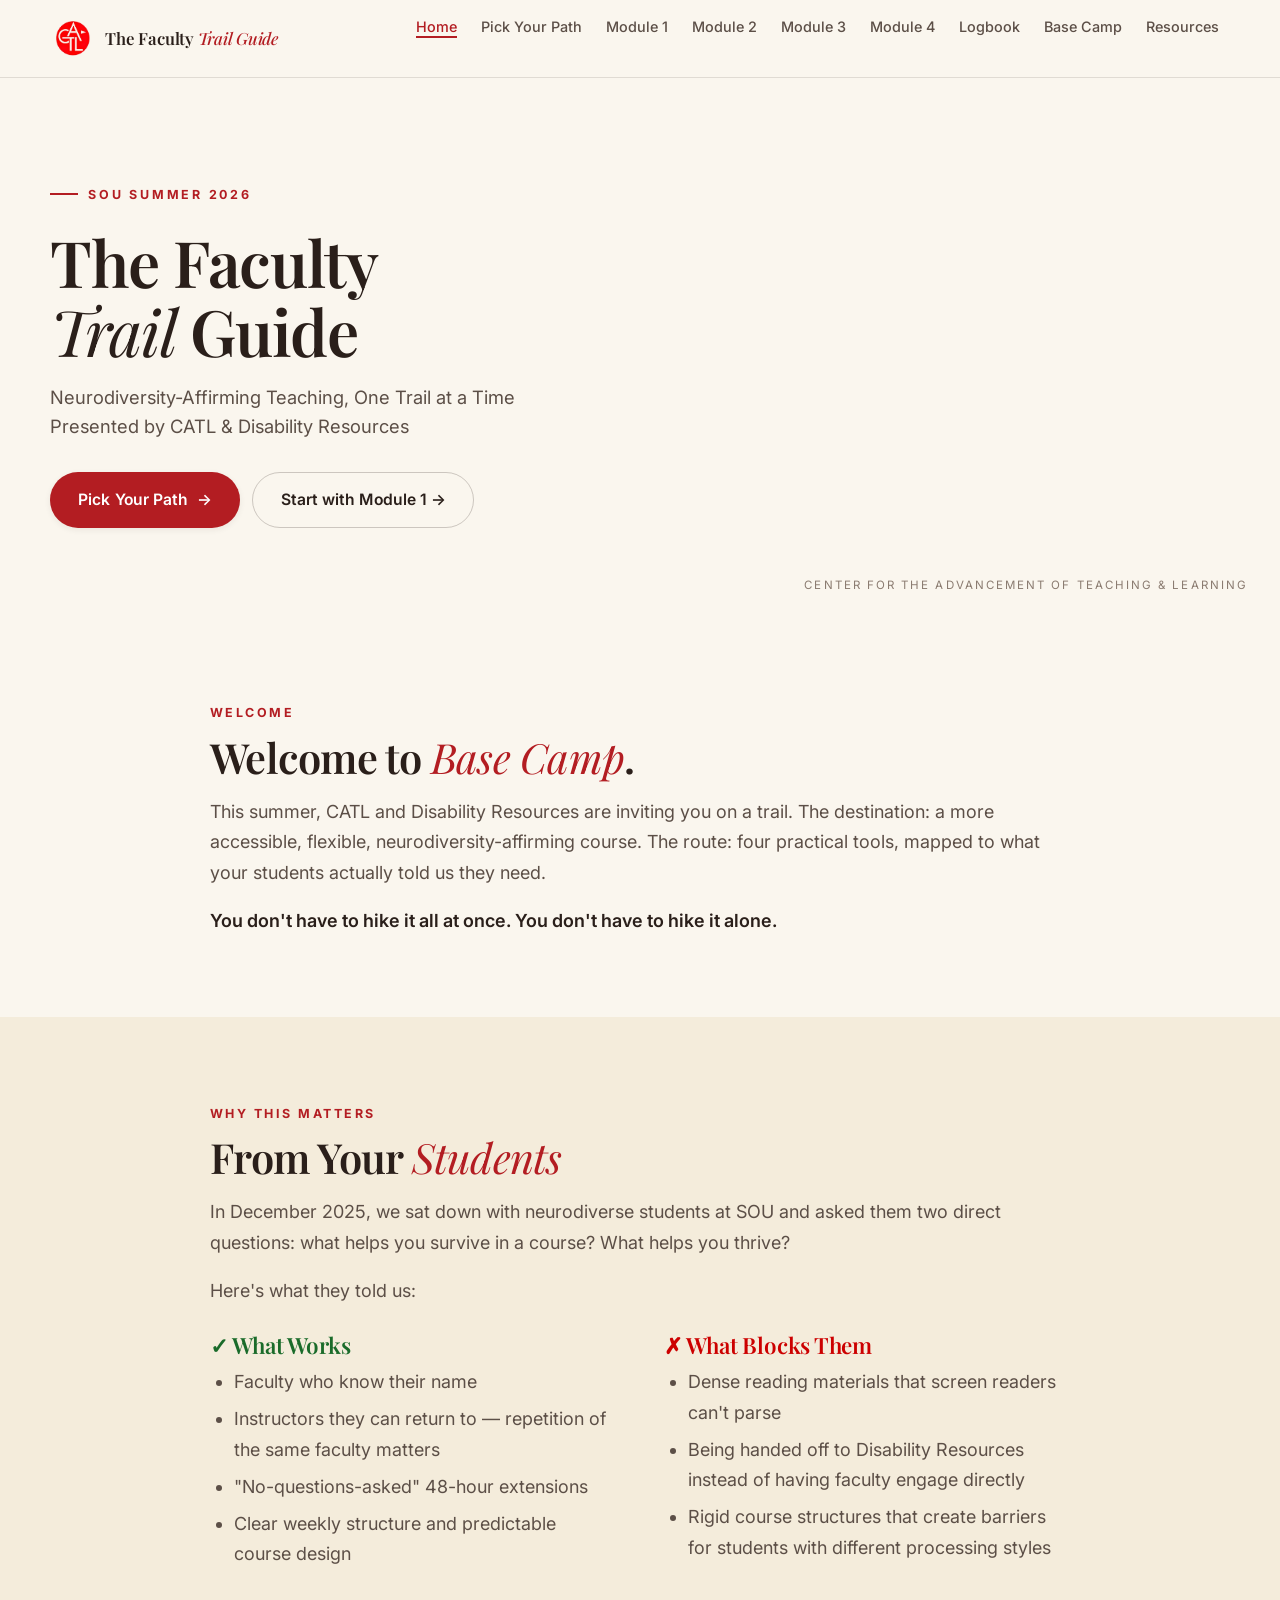
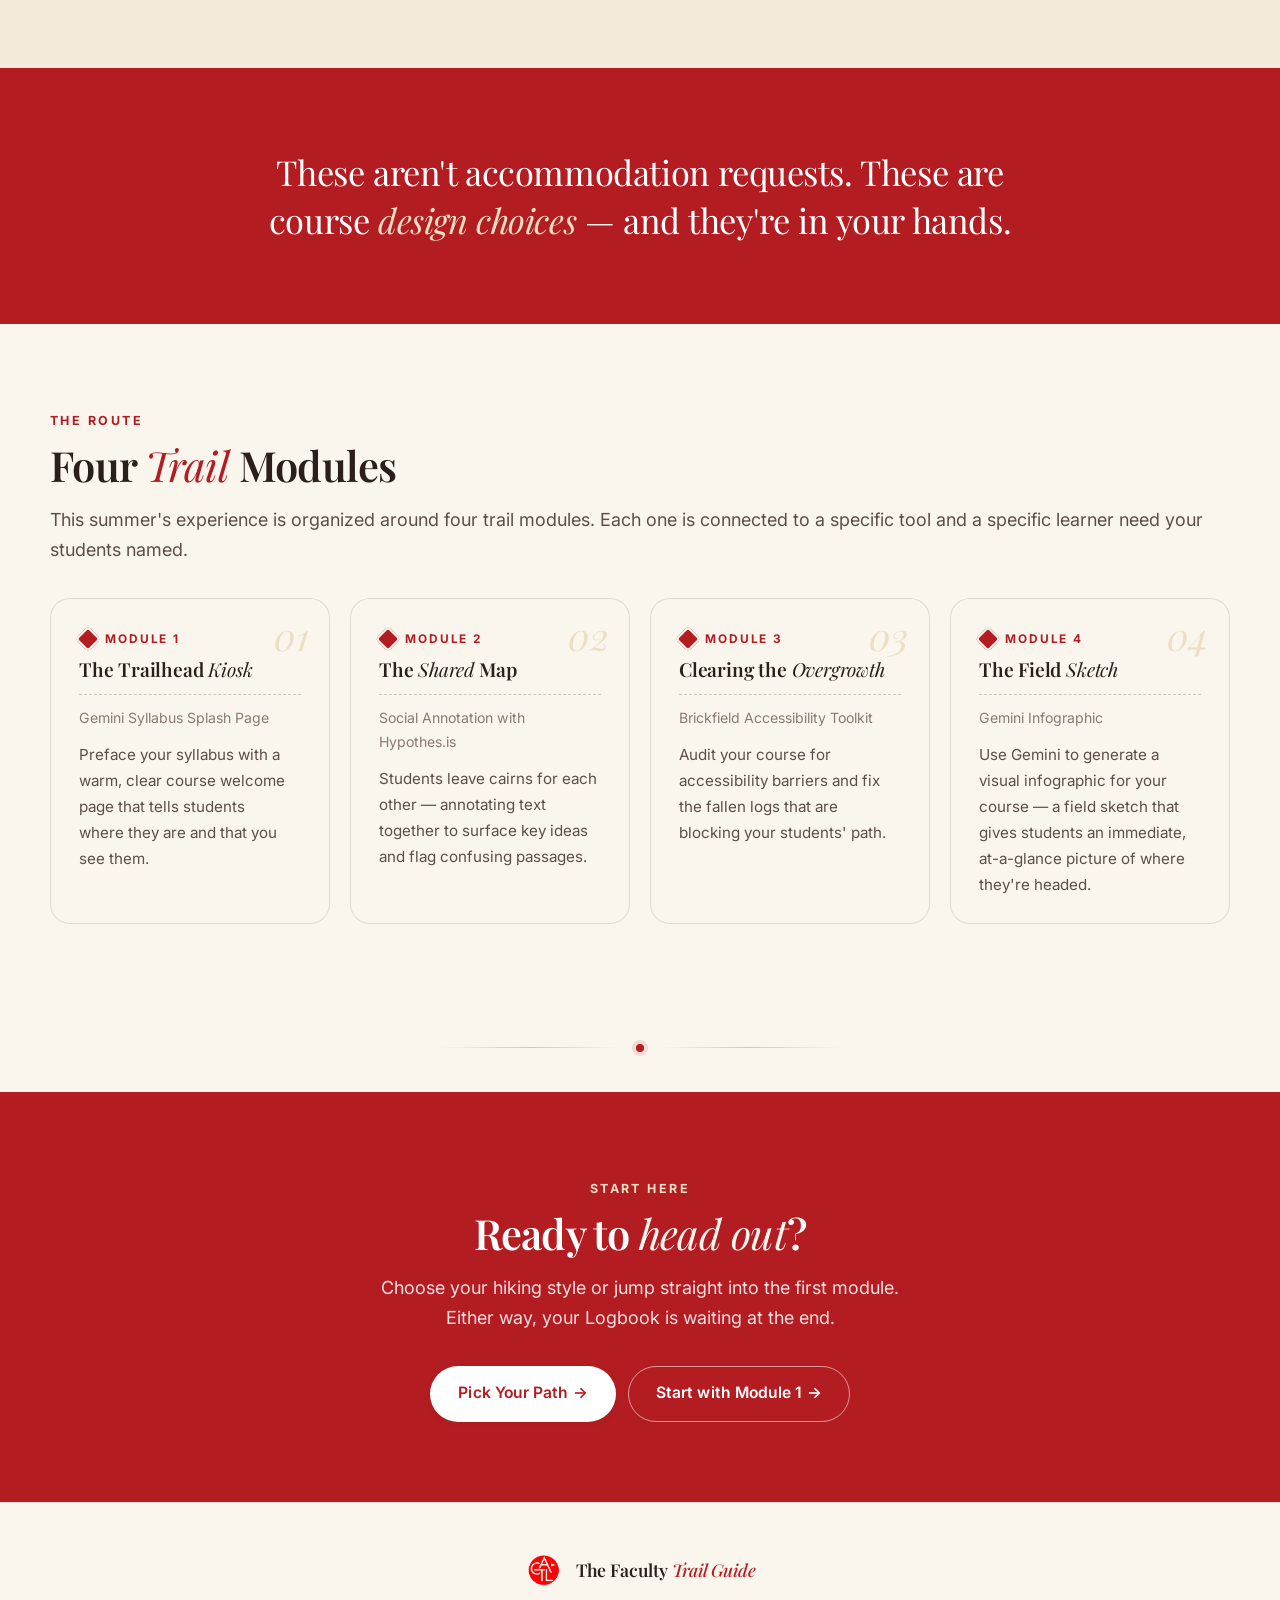
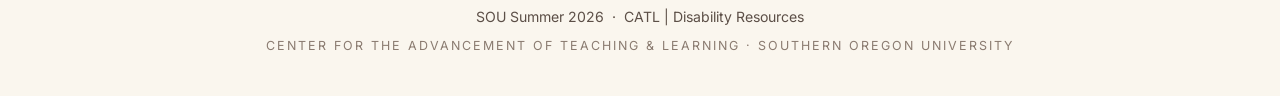
==== index.html @ 7e9eaabf "Add files via upload" ====
<!DOCTYPE html>
<html lang="en">
<head>
  <meta charset="UTF-8">
  <meta name="viewport" content="width=device-width, initial-scale=1.0">
  <title>The Faculty Trail Guide — SOU Summer 2026</title>
  <link rel="stylesheet" href="_shared.css">
  <link rel="icon" type="image/png" href="assets/catl-mark.png">
</head>
<body>

<nav>
  <div class="nav-inner">
    <a class="nav-brand" href="index.html">
      <img src="assets/catl-mark.png" alt="CATL">
      <span>The Faculty <em>Trail Guide</em></span>
    </a>
    <ul class="nav-links">
      <li><a href="index.html" class="active">Home</a></li>
      <li><a href="path.html">Pick Your Path</a></li>
      <li><a href="module1.html">Module 1</a></li>
      <li><a href="module2.html">Module 2</a></li>
      <li><a href="module3.html">Module 3</a></li>
      <li><a href="module4.html">Module 4</a></li>
      <li><a href="logbook.html">Logbook</a></li>
      <li><a href="basecamp.html">Base Camp</a></li>
      <li><a href="resources.html">Resources</a></li>
    </ul>
  </div>
</nav>

<!-- HERO -->
<header class="hero hero-paper">
  <div class="hero-inner">
    <div class="hero-copy">
      <span class="hero-eyebrow">SOU Summer 2026</span>
      <h1>The Faculty <em>Trail</em> Guide</h1>
      <p class="subtitle">Neurodiversity-Affirming Teaching, One Trail at a Time<br>Presented by CATL &amp; Disability Resources</p>
      <div class="hero-btns">
        <a href="path.html" class="btn btn-red">Pick Your Path <span class="arrow">→</span></a>
        <a href="module1.html" class="btn btn-ghost">Start with Module 1 →</a>
      </div>
    </div>
  </div>
  <div class="hero-stamp">Center for the Advancement of Teaching &amp; Learning</div>
</header>

<!-- WELCOME -->
<div class="section section-paper">
  <div class="section-inner">
    <p class="label">Welcome</p>
    <h2>Welcome to <em>Base Camp</em>.</h2>
    <p>This summer, CATL and Disability Resources are inviting you on a trail. The destination: a more accessible, flexible, neurodiversity-affirming course. The route: four practical tools, mapped to what your students actually told us they need.</p>
    <p><strong>You don't have to hike it all at once. You don't have to hike it alone.</strong></p>
  </div>
</div>

<!-- WHY THIS MATTERS -->
<div class="section section-paper-2">
  <div class="section-inner">
    <p class="label">Why This Matters</p>
    <h2>From Your <em>Students</em></h2>
    <p>In December 2025, we sat down with neurodiverse students at SOU and asked them two direct questions: what helps you survive in a course? What helps you thrive?</p>
    <p>Here's what they told us:</p>
    <div class="two-col" style="margin-top:1.5rem;">
      <div>
        <h3 style="color:#1a6b2a; margin-top:0;">✓ What Works</h3>
        <ul>
          <li>Faculty who know their name</li>
          <li>Instructors they can return to — repetition of the same faculty matters</li>
          <li>"No-questions-asked" 48-hour extensions</li>
          <li>Clear weekly structure and predictable course design</li>
        </ul>
      </div>
      <div>
        <h3 style="color:#cc0000; margin-top:0;">✗ What Blocks Them</h3>
        <ul>
          <li>Dense reading materials that screen readers can't parse</li>
          <li>Being handed off to Disability Resources instead of having faculty engage directly</li>
          <li>Rigid course structures that create barriers for students with different processing styles</li>
        </ul>
      </div>
    </div>
  </div>
</div>

<!-- MANIFESTO -->
<div class="section section-red">
  <div class="section-inner" style="text-align:center;">
    <p class="manifesto">These aren't accommodation requests. These are course <em>design choices</em> — and they're in your hands.</p>
  </div>
</div>

<!-- FOUR MODULES -->
<div class="section section-paper">
  <div class="section-inner wide">
    <p class="label">The Route</p>
    <h2>Four <em>Trail</em> Modules</h2>
    <p>This summer's experience is organized around four trail modules. Each one is connected to a specific tool and a specific learner need your students named.</p>
    <div class="card-grid">
      <a href="module1.html" class="card" data-blaze="01">
        <div class="card-num">Module 1</div>
        <h3>The Trailhead <em>Kiosk</em></h3>
        <div class="card-tool">Gemini Syllabus Splash Page</div>
        <p style="margin-top:0.75rem; font-size:0.95rem;">Preface your syllabus with a warm, clear course welcome page that tells students where they are and that you see them.</p>
      </a>
      <a href="module2.html" class="card" data-blaze="02">
        <div class="card-num">Module 2</div>
        <h3>The <em>Shared</em> Map</h3>
        <div class="card-tool">Social Annotation with Hypothes.is</div>
        <p style="margin-top:0.75rem; font-size:0.95rem;">Students leave cairns for each other — annotating text together to surface key ideas and flag confusing passages.</p>
      </a>
      <a href="module3.html" class="card" data-blaze="03">
        <div class="card-num">Module 3</div>
        <h3>Clearing the <em>Overgrowth</em></h3>
        <div class="card-tool">Brickfield Accessibility Toolkit</div>
        <p style="margin-top:0.75rem; font-size:0.95rem;">Audit your course for accessibility barriers and fix the fallen logs that are blocking your students' path.</p>
      </a>
      <a href="module4.html" class="card" data-blaze="04">
        <div class="card-num">Module 4</div>
        <h3>The Field <em>Sketch</em></h3>
        <div class="card-tool">Gemini Infographic</div>
        <p style="margin-top:0.75rem; font-size:0.95rem;">Use Gemini to generate a visual infographic for your course — a field sketch that gives students an immediate, at-a-glance picture of where they're headed.</p>
      </a>
    </div>
  </div>
</div>

<div class="trail-divider"><span class="dot"></span></div>

<!-- CTA -->
<div class="section section-deep" style="text-align:center;">
  <div class="section-inner">
    <p class="label">Start Here</p>
    <h2>Ready to <em>head out</em>?</h2>
    <p style="max-width:520px; margin:0 auto 2rem;">Choose your hiking style or jump straight into the first module. Either way, your Logbook is waiting at the end.</p>
    <div class="hero-btns" style="justify-content:center;">
      <a href="path.html" class="btn btn-white">Pick Your Path →</a>
      <a href="module1.html" class="btn btn-outline-white">Start with Module 1 →</a>
    </div>
  </div>
</div>

<footer>
  <div class="footer-mark">
    <img src="assets/catl-mark.png" alt="CATL">
    <span>The Faculty <em style="color:var(--red);font-style:italic;font-weight:500;">Trail Guide</em></span>
  </div>
  <div>SOU Summer 2026 &nbsp;·&nbsp; CATL | Disability Resources</div>
  <div class="footer-credit">Center for the Advancement of Teaching &amp; Learning · Southern Oregon University</div>
</footer>

</body>
</html>
---- _shared.css ----
/* Faculty Trail Guide — Shared Styles (Refined)
   Drop-in replacement: all original class names preserved.
   New layer: warm paper ground, italic Playfair accents, trail-blaze cards,
   refined nav with CATL logo, fieldbook-style checklist + dates table.
*/

@import url('https://fonts.googleapis.com/css2?family=Playfair+Display:ital,wght@0,400;0,500;0,600;0,700;0,800;1,400;1,500;1,700&family=Inter:wght@300;400;500;600;700;800&display=swap');

*, *::before, *::after { box-sizing: border-box; margin: 0; padding: 0; }

:root {
  /* CATL signature */
  --red:        #b31d22;
  --red-dark:   #8f1519;
  --red-deep:   #6e0f13;

  /* Warm paper system */
  --paper:      #FAF6EE;   /* page ground */
  --paper-2:    #F4ECDB;   /* cards, alt sections */
  --paper-3:    #ECDFC4;   /* deepest cream, borders */
  --sand:       #D9C5A0;   /* trail-dust accent */

  /* Ink */
  --ink:        #2A1F1A;   /* primary text — warm near-black */
  --ink-2:      #5C4F47;   /* secondary text */
  --ink-3:      #8A7B70;   /* tertiary, captions */
  --rule:       rgba(42, 31, 26, 0.12);
  --rule-2:     rgba(42, 31, 26, 0.22);

  /* Legacy aliases (preserved so old HTML still works) */
  --white:      #ffffff;
  --off-white:  var(--paper);
  --gray-light: var(--paper-2);
  --gray:       var(--ink-2);
  --text:       var(--ink);

  /* Type */
  --font-head:  'Playfair Display', Georgia, serif;
  --font-body:  'Inter', system-ui, sans-serif;

  /* Radii */
  --r-sm: 6px;
  --r-md: 12px;
  --r-lg: 20px;
  --r-xl: 32px;
  --r-pill: 999px;

  /* Shadows (warm, not cool) */
  --shadow-xs: 0 1px 2px rgba(42, 31, 26, 0.06);
  --shadow-sm: 0 2px 6px rgba(42, 31, 26, 0.07);
  --shadow-md: 0 6px 18px rgba(42, 31, 26, 0.10);
  --shadow-lg: 0 14px 36px rgba(42, 31, 26, 0.14);
}

html { scroll-behavior: smooth; }

body {
  font-family: var(--font-body);
  font-size: 18px;
  font-weight: 400;
  line-height: 1.7;
  color: var(--ink);
  background: var(--paper);
  -webkit-font-smoothing: antialiased;
  text-rendering: optimizeLegibility;
}

::selection { background: var(--red); color: #fff; }

/* ---------- NAVIGATION ---------- */
nav {
  background: rgba(250, 246, 238, 0.92);
  backdrop-filter: saturate(140%) blur(10px);
  -webkit-backdrop-filter: saturate(140%) blur(10px);
  border-bottom: 1px solid var(--rule);
  padding: 0 2rem;
  position: sticky;
  top: 0;
  z-index: 100;
  box-shadow: none;
}
.nav-inner {
  max-width: 1180px;
  margin: 0 auto;
  display: flex;
  align-items: center;
  justify-content: space-between;
  flex-wrap: wrap;
  gap: 0.5rem 1.25rem;
  padding: 0.7rem 0;
}
.nav-brand {
  display: inline-flex;
  align-items: center;
  gap: 0.7rem;
  font-family: var(--font-head);
  font-size: 1.05rem;
  font-weight: 600;
  color: var(--ink);
  text-decoration: none;
  white-space: nowrap;
  letter-spacing: -0.005em;
}
.nav-brand img,
.nav-brand .mark {
  width: 44px;
  height: 44px;
  border-radius: 50%;
  display: inline-block;
  flex: 0 0 44px;
  object-fit: contain;
}
.nav-brand em {
  font-style: italic;
  font-weight: 500;
  color: var(--red);
}
.nav-links {
  display: flex;
  flex-wrap: wrap;
  gap: 0.1rem;
  list-style: none;
}
.nav-links a {
  position: relative;
  color: var(--ink-2);
  text-decoration: none;
  font-size: 0.9rem;
  font-weight: 500;
  padding: 0.45rem 0.7rem;
  border-radius: var(--r-sm);
  transition: color 0.15s;
}
.nav-links a::after {
  content: "";
  position: absolute;
  left: 0.7rem;
  right: 0.7rem;
  bottom: 0.28rem;
  height: 1.5px;
  background: var(--red);
  transform: scaleX(0);
  transform-origin: left center;
  transition: transform 0.2s ease;
}
.nav-links a:hover,
.nav-links a.active { color: var(--red); background: transparent; }
.nav-links a:hover::after,
.nav-links a.active::after { transform: scaleX(1); }

/* ---------- HERO ---------- */
.hero {
  position: relative;
  padding: 6rem 2rem 5rem;
  text-align: center;
  /* Legacy red hero — kept for back-compat */
  background: var(--red);
  color: var(--white);
  overflow: hidden;
}
.hero h1 {
  font-family: var(--font-head);
  font-size: clamp(2.4rem, 5.5vw, 4rem);
  font-weight: 600;
  line-height: 1.08;
  letter-spacing: -0.02em;
  margin-bottom: 1.1rem;
  text-wrap: balance;
}
.hero h1 em { font-style: italic; font-weight: 400; }
.hero .subtitle {
  font-size: 1.15rem;
  line-height: 1.55;
  opacity: 0.92;
  max-width: 620px;
  margin: 0 auto 2rem;
  text-wrap: pretty;
}
.hero-btns {
  display: flex;
  gap: 0.75rem;
  justify-content: center;
  flex-wrap: wrap;
}

/* Paper hero variant — the new default direction */
.hero.hero-paper {
  background: var(--paper);
  color: var(--ink);
  text-align: left;
  padding: 6rem 2rem 5.5rem;
}
.hero.hero-paper::before {
  content: "";
  position: absolute;
  inset: 0;
  background-image: url('assets/topo.svg');
  background-repeat: no-repeat;
  background-position: right -120px center;
  background-size: 110% auto;
  pointer-events: none;
  z-index: 0;
}
.hero.hero-paper .hero-inner {
  position: relative;
  z-index: 1;
  max-width: 1180px;
  margin: 0 auto;
  display: grid;
  grid-template-columns: 1.35fr 1fr;
  gap: 4rem;
  align-items: center;
}
.hero.hero-paper .subtitle { color: var(--ink-2); opacity: 1; max-width: 540px; margin-left: 0; margin-right: 0; }
.hero.hero-paper .hero-btns { justify-content: flex-start; }
.hero-eyebrow {
  display: inline-flex;
  align-items: center;
  gap: 0.65rem;
  font-family: var(--font-body);
  font-size: 0.78rem;
  font-weight: 700;
  letter-spacing: 0.22em;
  text-transform: uppercase;
  color: var(--red);
  margin-bottom: 1.4rem;
}
.hero-eyebrow::before {
  content: "";
  width: 28px;
  height: 1.5px;
  background: var(--red);
  display: inline-block;
}
.hero-mark {
  position: relative;
  display: flex;
  align-items: center;
  justify-content: center;
}
.hero-mark img {
  width: min(360px, 90%);
  height: auto;
  transform: rotate(-4deg);
  filter: drop-shadow(0 18px 40px rgba(42, 31, 26, 0.18));
}
.hero-mark::before {
  content: "";
  position: absolute;
  inset: -10% -10% -10% -10%;
  background: radial-gradient(closest-side, rgba(217, 197, 160, 0.35), transparent 70%);
  z-index: -1;
}
.hero-stamp {
  position: absolute;
  bottom: 1.25rem;
  right: 2rem;
  font-family: var(--font-body);
  font-size: 0.72rem;
  letter-spacing: 0.18em;
  text-transform: uppercase;
  color: var(--ink-3);
  z-index: 1;
}

@media (max-width: 820px) {
  .hero.hero-paper { padding: 4rem 1.5rem 4rem; text-align: center; }
  .hero.hero-paper .hero-inner { grid-template-columns: 1fr; gap: 2.5rem; }
  .hero.hero-paper .hero-btns { justify-content: center; }
  .hero.hero-paper .subtitle { margin-left: auto; margin-right: auto; }
  .hero-mark img { width: 220px; }
}

/* ---------- SECTIONS ---------- */
.section { padding: 5rem 2rem; position: relative; }
.section-inner { max-width: 860px; margin: 0 auto; }
.section-inner.wide { max-width: 1180px; }
.section-paper { background: var(--paper); color: var(--ink); }
.section-paper-2 { background: var(--paper-2); color: var(--ink); }
.section-gray { background: var(--paper-2); color: var(--ink); }
.section-red {
  background: var(--red);
  color: var(--white);
}
.section-red h1, .section-red h2, .section-red h3 { color: var(--white); }
/* .section-deep aliased to .section-red so the whole site sits on one CATL red.
   (Kept the class name so existing HTML using `.section-deep` still renders.) */
.section-deep {
  background: var(--red);
  color: var(--white);
}
.section-deep h1, .section-deep h2, .section-deep h3 { color: var(--white); }

/* Trail divider — small wayfinding element between sections */
.trail-divider {
  display: flex;
  align-items: center;
  justify-content: center;
  gap: 1rem;
  padding: 2.5rem 2rem;
  background: var(--paper);
  color: var(--ink-3);
}
.trail-divider::before,
.trail-divider::after {
  content: "";
  flex: 1;
  max-width: 180px;
  height: 1px;
  background: linear-gradient(to right, transparent, var(--rule-2), transparent);
}
.trail-divider .dot {
  width: 8px;
  height: 8px;
  border-radius: 50%;
  background: var(--red);
  box-shadow: 0 0 0 4px rgba(179, 29, 34, 0.12);
}

/* ---------- TYPOGRAPHY ---------- */
h1, h2, h3, h4 { color: var(--ink); text-wrap: balance; }
h2 {
  font-family: var(--font-head);
  font-size: clamp(1.8rem, 3.8vw, 2.6rem);
  font-weight: 600;
  line-height: 1.15;
  letter-spacing: -0.018em;
  margin-bottom: 1rem;
}
h2 em { font-style: italic; font-weight: 400; color: var(--red); }
h3 {
  font-family: var(--font-head);
  font-size: 1.4rem;
  font-weight: 600;
  line-height: 1.25;
  letter-spacing: -0.01em;
  margin-bottom: 0.55rem;
  margin-top: 2rem;
}
h3 em { font-style: italic; font-weight: 400; }
.section-red h2 em, .section-deep h2 em { color: var(--paper); }

.label {
  display: inline-block;
  font-family: var(--font-body);
  font-size: 0.78rem;
  font-weight: 700;
  letter-spacing: 0.2em;
  text-transform: uppercase;
  color: var(--red);
  margin-bottom: 0.6rem;
}
.section-red .label, .section-deep .label { color: var(--paper-3); }

p {
  margin-bottom: 1.1rem;
  text-wrap: pretty;
  color: var(--ink-2);
}
.section-red p, .section-deep p { color: rgba(255, 255, 255, 0.86); }
p:last-child { margin-bottom: 0; }
ul, ol { padding-left: 1.5rem; margin-bottom: 1.1rem; color: var(--ink-2); }
li { margin-bottom: 0.4rem; }
strong, b { color: var(--ink); font-weight: 600; }
em { font-style: italic; }
a { color: var(--red); text-decoration-color: var(--rule-2); text-underline-offset: 3px; }
a:hover { text-decoration-color: var(--red); }

.lead {
  font-family: var(--font-head);
  font-size: clamp(1.25rem, 2.2vw, 1.55rem);
  line-height: 1.45;
  font-weight: 400;
  color: var(--ink);
  margin-bottom: 1.5rem;
}
.lead em { font-style: italic; color: var(--red); }

/* ---------- BUTTONS ---------- */
.btn {
  display: inline-flex;
  align-items: center;
  gap: 0.55rem;
  padding: 0.85rem 1.7rem;
  border-radius: var(--r-pill);
  font-family: var(--font-body);
  font-size: 0.98rem;
  font-weight: 600;
  letter-spacing: 0.005em;
  text-decoration: none;
  cursor: pointer;
  border: 1.5px solid transparent;
  transition: background 0.18s ease, color 0.18s ease, box-shadow 0.18s ease, border-color 0.18s ease;
  white-space: nowrap;
}
.btn .arrow {
  display: inline-block;
  transition: transform 0.18s ease;
}
.btn:hover .arrow { transform: translateX(3px); }

.btn-red {
  background: var(--red);
  color: var(--white);
  box-shadow: var(--shadow-sm);
}
.btn-red:hover {
  background: var(--red-dark);
  box-shadow: var(--shadow-md);
  color: var(--white);
}
.btn-white {
  background: var(--white);
  color: var(--red);
  box-shadow: var(--shadow-sm);
}
.btn-white:hover { background: var(--paper); box-shadow: var(--shadow-md); }
.btn-outline-white {
  background: transparent;
  color: var(--white);
  border-color: rgba(255, 255, 255, 0.55);
}
.btn-outline-white:hover { background: rgba(255, 255, 255, 0.1); border-color: rgba(255, 255, 255, 0.9); color: var(--white); }
.btn-outline {
  background: transparent;
  color: var(--red);
  border-color: var(--red);
}
.btn-outline:hover { background: var(--red); color: var(--white); }
.btn-ghost {
  background: transparent;
  color: var(--ink);
  border-color: var(--rule-2);
}
.btn-ghost:hover { background: var(--paper-2); border-color: var(--ink); }

:focus-visible {
  outline: none;
  box-shadow: 0 0 0 3px rgba(179, 29, 34, 0.28);
  border-radius: var(--r-sm);
}

/* ---------- CARDS (Trail Blazes) ---------- */
.card-grid {
  display: grid;
  grid-template-columns: repeat(auto-fit, minmax(260px, 1fr));
  gap: 1.25rem;
  margin-top: 2rem;
}
.card {
  position: relative;
  background: var(--paper);
  border: 1px solid var(--rule);
  border-radius: var(--r-lg);
  padding: 1.75rem 1.75rem 1.6rem;
  text-decoration: none;
  color: var(--ink);
  display: block;
  transition: border-color 0.18s ease, box-shadow 0.18s ease, transform 0.18s ease, background 0.18s ease;
  overflow: hidden;
}
.section-paper-2 .card,
.section-gray .card { background: var(--paper); }
.card:hover {
  border-color: var(--red);
  box-shadow: var(--shadow-md);
  transform: translateY(-2px);
  background: var(--paper);
}
.card-num {
  display: inline-flex;
  align-items: center;
  gap: 0.5rem;
  font-family: var(--font-body);
  font-size: 0.74rem;
  font-weight: 700;
  letter-spacing: 0.16em;
  text-transform: uppercase;
  color: var(--red);
  margin-bottom: 0.5rem;
}
.card-num::before {
  content: "";
  width: 18px;
  height: 18px;
  background: var(--red);
  border-radius: 4px;
  display: inline-block;
  flex: 0 0 18px;
  transform: rotate(45deg);
  box-shadow: inset 0 0 0 2px var(--paper);
}
.card h3 { font-size: 1.2rem; margin-top: 0; margin-bottom: 0.45rem; }
.card .card-tool {
  font-size: 0.88rem;
  color: var(--ink-3);
  margin-top: 0.8rem;
  padding-top: 0.7rem;
  border-top: 1px dashed var(--rule-2);
}
.card .card-desc { color: var(--ink-2); font-size: 0.96rem; line-height: 1.55; }

/* Numbered blaze card — accepts data-blaze="01" */
.card[data-blaze]::after {
  content: attr(data-blaze);
  position: absolute;
  top: 1.1rem;
  right: 1.25rem;
  font-family: var(--font-head);
  font-style: italic;
  font-weight: 400;
  font-size: 2.4rem;
  line-height: 1;
  color: var(--paper-3);
  transition: color 0.18s ease;
}
.card[data-blaze]:hover::after { color: var(--red); }

/* ---------- TWO-COL ---------- */
.two-col {
  display: grid;
  grid-template-columns: 1fr 1fr;
  gap: 3rem;
  margin-top: 1.5rem;
}
@media (max-width: 720px) { .two-col { grid-template-columns: 1fr; gap: 2rem; } }

.manifesto {
  font-family: var(--font-head);
  font-size: clamp(1.5rem, 3.2vw, 2.15rem);
  font-weight: 400;
  line-height: 1.4;
  letter-spacing: -0.012em;
  text-align: center;
  max-width: 820px;
  margin: 0 auto;
  color: var(--ink);
  text-wrap: balance;
}
.manifesto em { font-style: italic; color: var(--red); }
.section-red .manifesto, .section-deep .manifesto { color: var(--white); }
.section-red .manifesto em, .section-deep .manifesto em { color: var(--paper-3); }

/* ---------- RESOURCE LIST ---------- */
.resource-list { list-style: none; padding: 0; }
.resource-list li {
  margin: 0;
  padding: 0.85rem 0;
  border-bottom: 1px dashed var(--rule-2);
}
.resource-list li:last-child { border-bottom: none; }
.resource-list a {
  display: inline-flex;
  align-items: baseline;
  gap: 0.6rem;
  color: var(--red);
  text-decoration: none;
  font-weight: 500;
  border-bottom: none;
  transition: color 0.15s;
}
.resource-list a::before {
  content: "→";
  color: var(--red);
  transition: transform 0.18s ease;
}
.resource-list a:hover { color: var(--red-dark); }
.resource-list a:hover::before { transform: translateX(3px); }
.section-red .resource-list a, .section-deep .resource-list a { color: rgba(255,255,255,0.92); }
.section-red .resource-list a::before, .section-deep .resource-list a::before { color: rgba(255,255,255,0.92); }
.section-red .resource-list a:hover, .section-deep .resource-list a:hover { color: var(--white); }
.section-red .resource-list li, .section-deep .resource-list li { border-bottom-color: rgba(255,255,255,0.18); }

/* ---------- LOGBOOK / CHECKLIST ---------- */
.checklist {
  list-style: none;
  padding: 0;
  margin: 1.25rem 0 2rem;
  background-image: repeating-linear-gradient(
    to bottom,
    transparent 0,
    transparent 47px,
    var(--rule) 47px,
    var(--rule) 48px
  );
}
.checklist li {
  display: flex;
  align-items: center;
  gap: 0.85rem;
  height: 48px;
  padding: 0 0.25rem;
  border: none;
  font-size: 1rem;
  color: var(--ink);
}
.checklist input[type=checkbox] {
  appearance: none;
  -webkit-appearance: none;
  width: 22px;
  height: 22px;
  border: 1.5px solid var(--rule-2);
  border-radius: 5px;
  background: var(--paper);
  cursor: pointer;
  flex: 0 0 22px;
  position: relative;
  transition: border-color 0.15s, background 0.15s;
}
.checklist input[type=checkbox]:hover { border-color: var(--red); }
.checklist input[type=checkbox]:checked {
  background: var(--red);
  border-color: var(--red);
}
.checklist input[type=checkbox]:checked::after {
  content: "";
  position: absolute;
  left: 6px;
  top: 2px;
  width: 7px;
  height: 12px;
  border: solid var(--white);
  border-width: 0 2.5px 2.5px 0;
  transform: rotate(45deg);
}
.checklist input[type=checkbox]:checked + .item-text {
  color: var(--ink-3);
}
.checklist .item-text { transition: color 0.15s; }

@media print {
  nav, .hero-btns, .btn { display: none; }
  .checklist { background-image: none; }
  .checklist li { border-bottom: 1px solid #333; height: auto; padding: 0.5rem 0; }
  .checklist input[type=checkbox] { appearance: none; width: 16px; height: 16px; border: 2px solid #333; border-radius: 3px; }
}

/* ---------- DATES TABLE (Field Log) ---------- */
.dates-table {
  width: 100%;
  border-collapse: collapse;
  margin-top: 1.5rem;
  font-size: 1rem;
}
.dates-table th {
  background: transparent;
  color: var(--ink-3);
  padding: 0.5rem 1rem 0.85rem;
  text-align: left;
  font-family: var(--font-body);
  font-weight: 700;
  font-size: 0.74rem;
  letter-spacing: 0.18em;
  text-transform: uppercase;
  border-bottom: 1.5px solid var(--ink);
}
.dates-table td {
  padding: 1rem 1rem;
  border-bottom: 1px solid var(--rule);
  vertical-align: top;
  color: var(--ink);
}
.dates-table tr:nth-child(even) td { background: transparent; }
.dates-table tr:hover td { background: rgba(179, 29, 34, 0.03); }
.dates-table .date-cell {
  font-family: var(--font-head);
  font-weight: 600;
  font-size: 1.05rem;
  color: var(--red);
  white-space: nowrap;
}
.dates-table .date-cell em { font-style: italic; font-weight: 400; color: var(--ink-2); margin-left: 0.4rem; font-size: 0.88rem; }
.tbd { color: var(--ink-3); font-style: italic; }
.coming-soon {
  display: inline-block;
  background: rgba(224, 176, 112, 0.22);
  color: #6e4a1c;
  border: 1px solid rgba(224, 176, 112, 0.55);
  border-radius: var(--r-pill);
  padding: 0.18rem 0.7rem;
  font-size: 0.78rem;
  font-weight: 600;
  letter-spacing: 0.04em;
}
.status-live {
  display: inline-flex;
  align-items: center;
  gap: 0.4rem;
  background: transparent;
  color: var(--ink-2);
  border: 1px solid var(--rule-2);
  border-radius: var(--r-pill);
  padding: 0.18rem 0.7rem 0.18rem 0.55rem;
  font-size: 0.78rem;
  font-weight: 600;
  letter-spacing: 0.04em;
}
.status-live::before {
  content: "";
  width: 7px;
  height: 7px;
  border-radius: 50%;
  background: var(--red);
  box-shadow: 0 0 0 3px rgba(179, 29, 34, 0.18);
}

/* ---------- BREADCRUMB ---------- */
.breadcrumb {
  font-size: 0.82rem;
  color: var(--ink-3);
  margin-bottom: 2rem;
  letter-spacing: 0.04em;
}
.breadcrumb a { color: var(--ink-2); text-decoration: none; }
.breadcrumb a:hover { color: var(--red); }
.breadcrumb .sep { margin: 0 0.45rem; color: var(--rule-2); }

/* ---------- FOOTER ---------- */
footer {
  background: var(--paper);
  color: var(--ink-2);
  text-align: center;
  padding: 3rem 2rem 2.5rem;
  font-size: 0.88rem;
  margin-top: 0;
  border-top: 1px solid var(--rule);
}
footer .footer-mark {
  display: inline-flex;
  align-items: center;
  gap: 0.85rem;
  margin-bottom: 1rem;
  font-family: var(--font-head);
  font-size: 1.1rem;
  font-weight: 600;
  color: var(--ink);
  letter-spacing: -0.01em;
}
footer .footer-mark img {
  width: 38px;
  height: 38px;
  border-radius: 50%;
}
footer .footer-credit {
  font-family: var(--font-body);
  font-size: 0.78rem;
  letter-spacing: 0.16em;
  text-transform: uppercase;
  color: var(--ink-3);
  margin-top: 0.4rem;
}
footer a { color: var(--red); }
footer a:hover { color: var(--red-dark); }

/* ---------- RESPONSIVE ---------- */
@media (max-width: 900px) {
  .nav-links { gap: 0; }
  .nav-links a { padding: 0.4rem 0.55rem; font-size: 0.85rem; }
}
@media (max-width: 768px) {
  .nav-inner { padding: 0.6rem 0; }
  nav { padding: 0 1rem; }
  .nav-brand { font-size: 0.98rem; }
  .nav-brand img, .nav-brand .mark { width: 38px; height: 38px; flex-basis: 38px; }
  .hero { padding: 3.5rem 1.5rem 3rem; }
  .section { padding: 3.5rem 1.5rem; }
}
@media (max-width: 640px) {
  .nav-links {
    width: 100%;
    overflow-x: auto;
    flex-wrap: nowrap;
    -webkit-overflow-scrolling: touch;
    padding-bottom: 0.25rem;
  }
  .nav-links a { flex: 0 0 auto; }
}
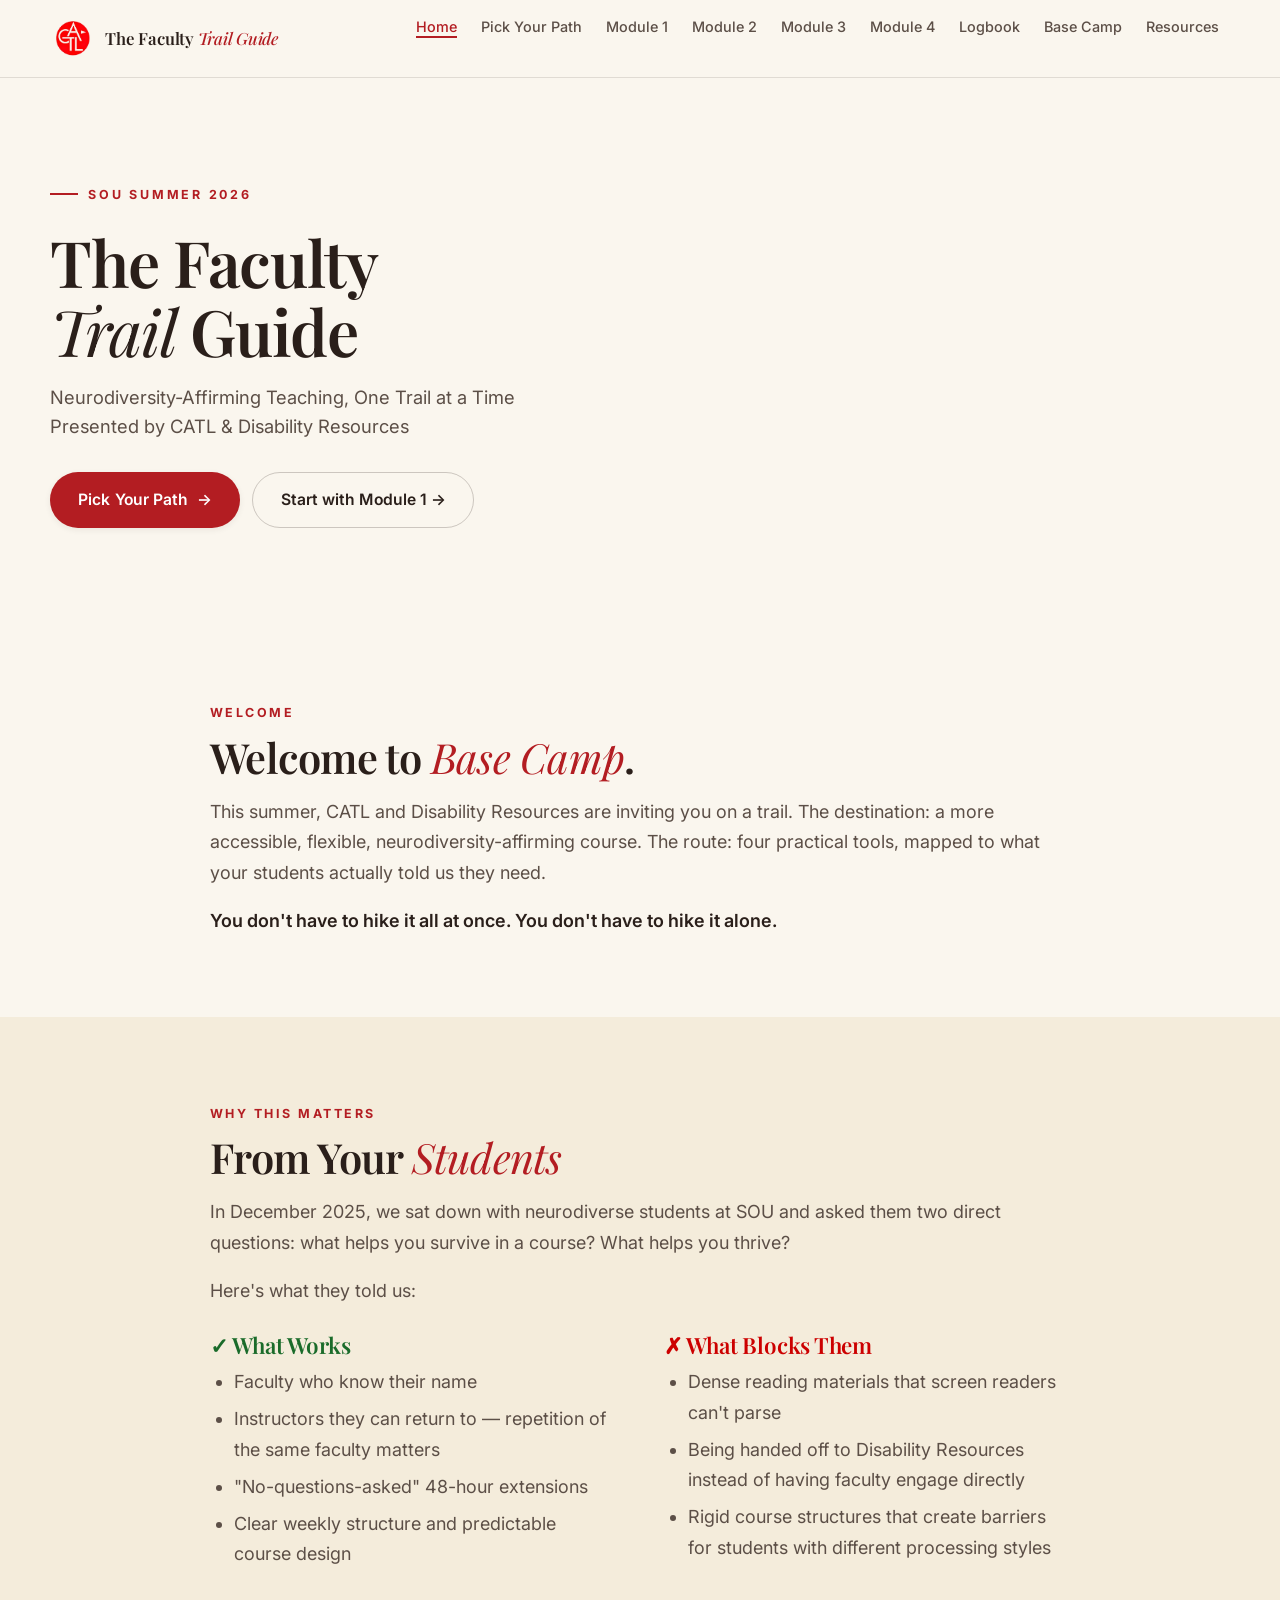
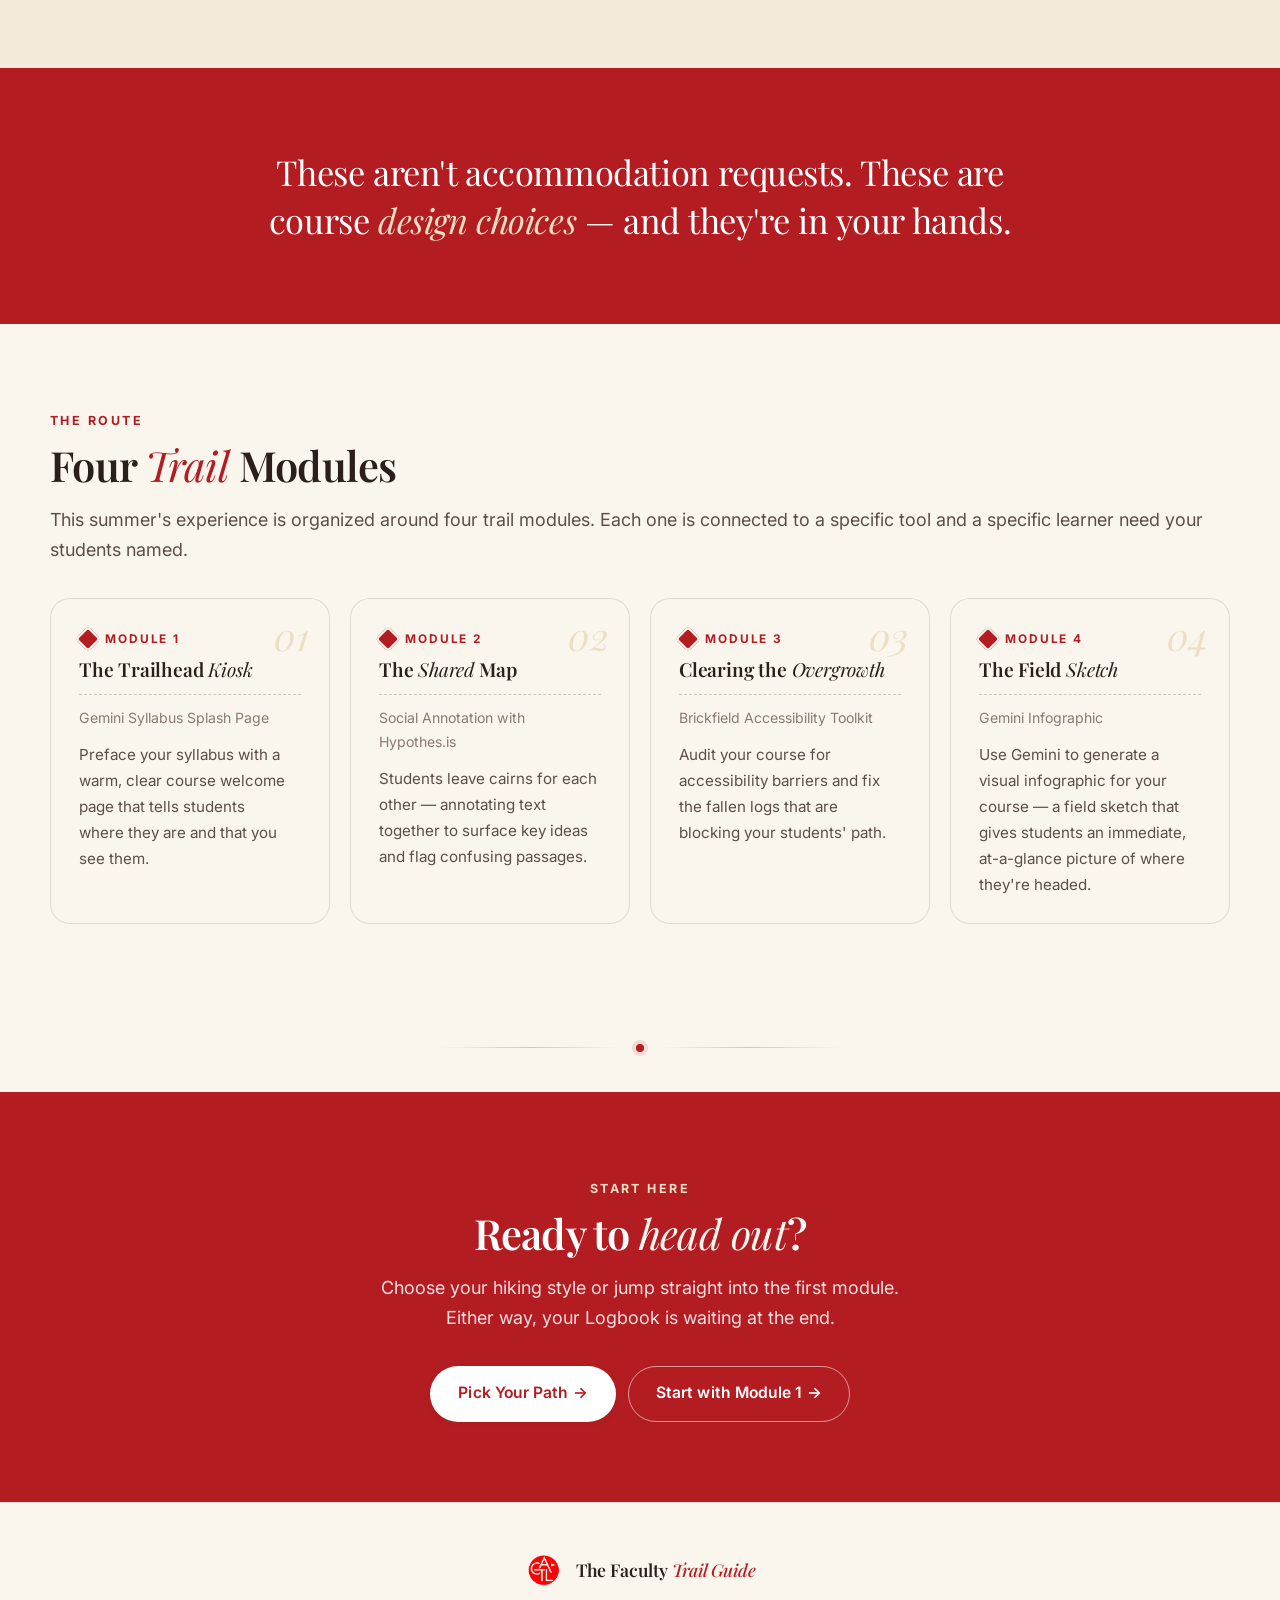
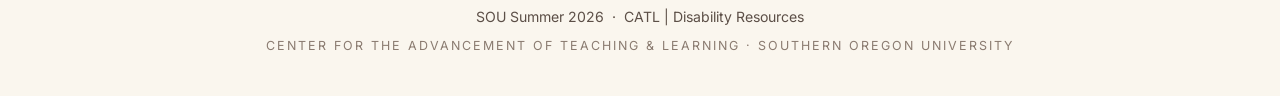
==== commit 046c44b3: "Add files via upload" ====
--- a/index.html
+++ b/index.html
@@ -42,7 +42,6 @@
       </div>
     </div>
   </div>
-  <div class="hero-stamp">Center for the Advancement of Teaching &amp; Learning</div>
 </header>
 
 <!-- WELCOME -->
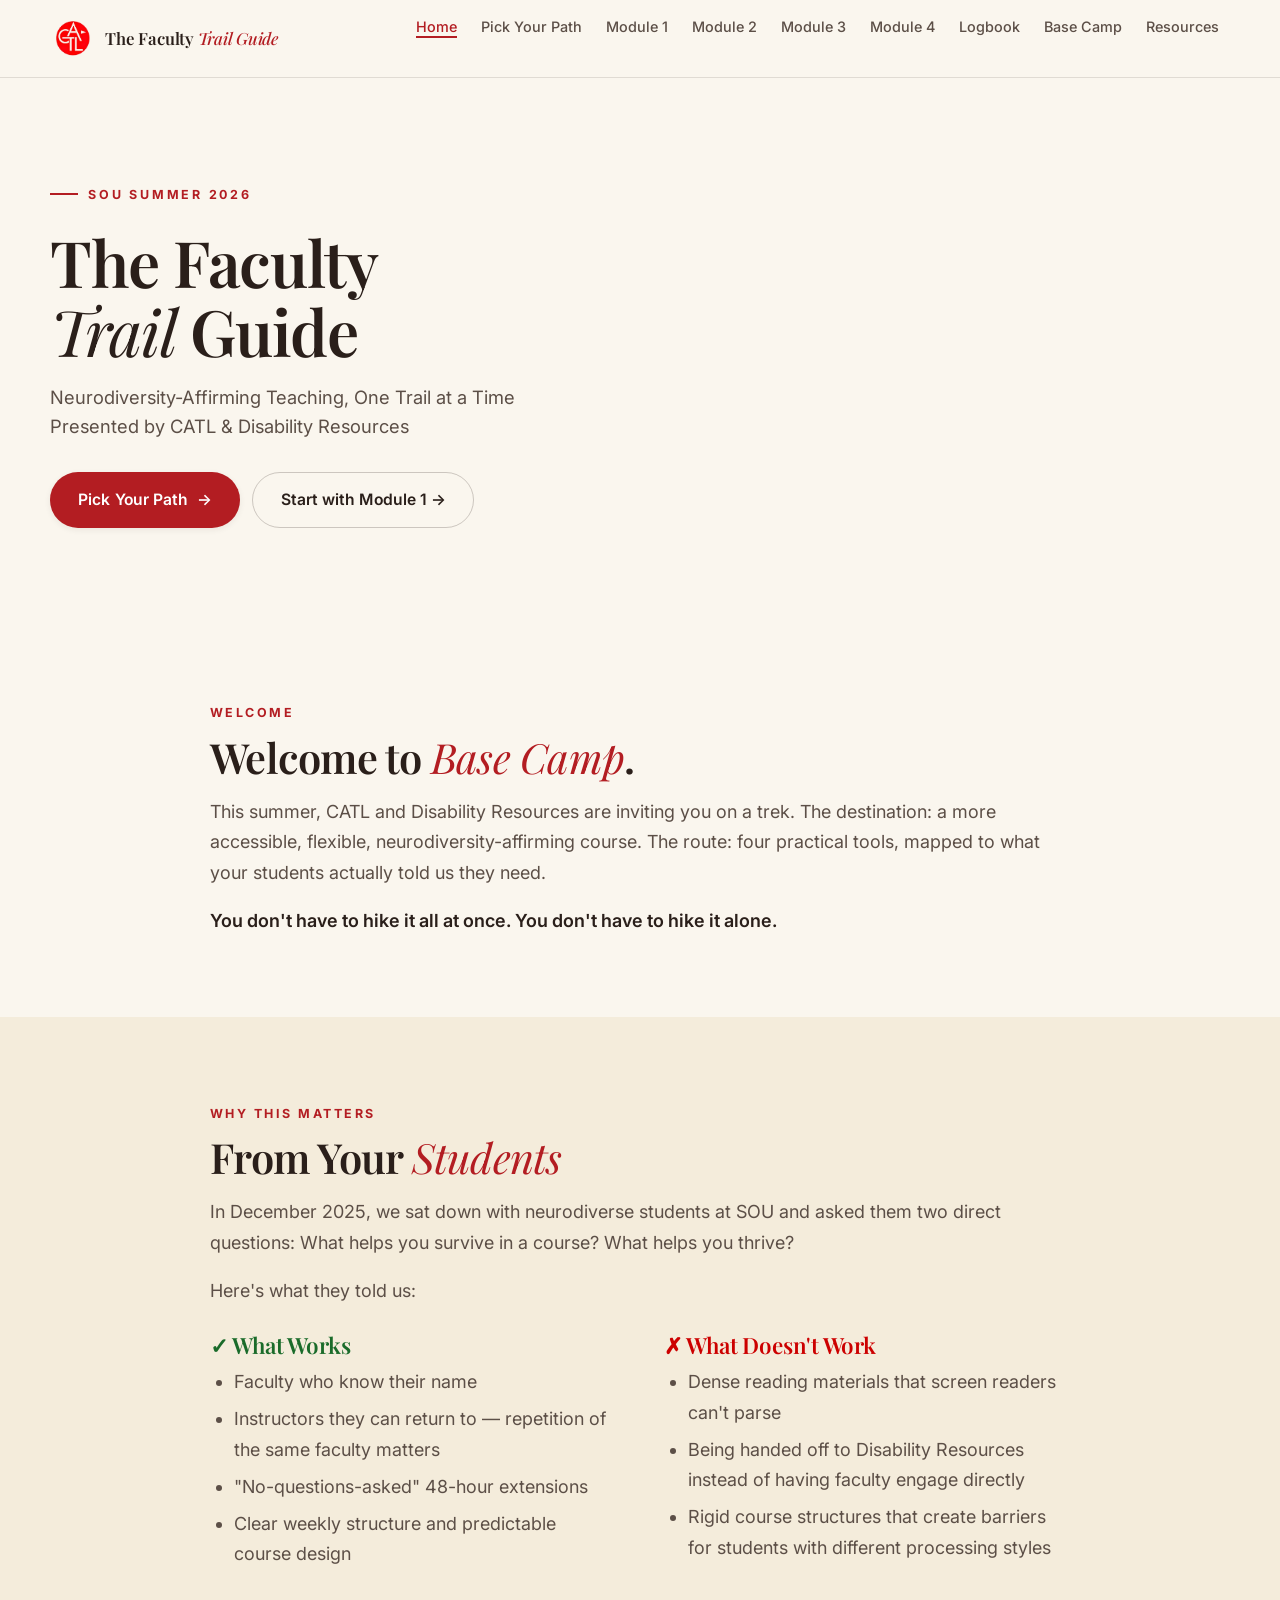
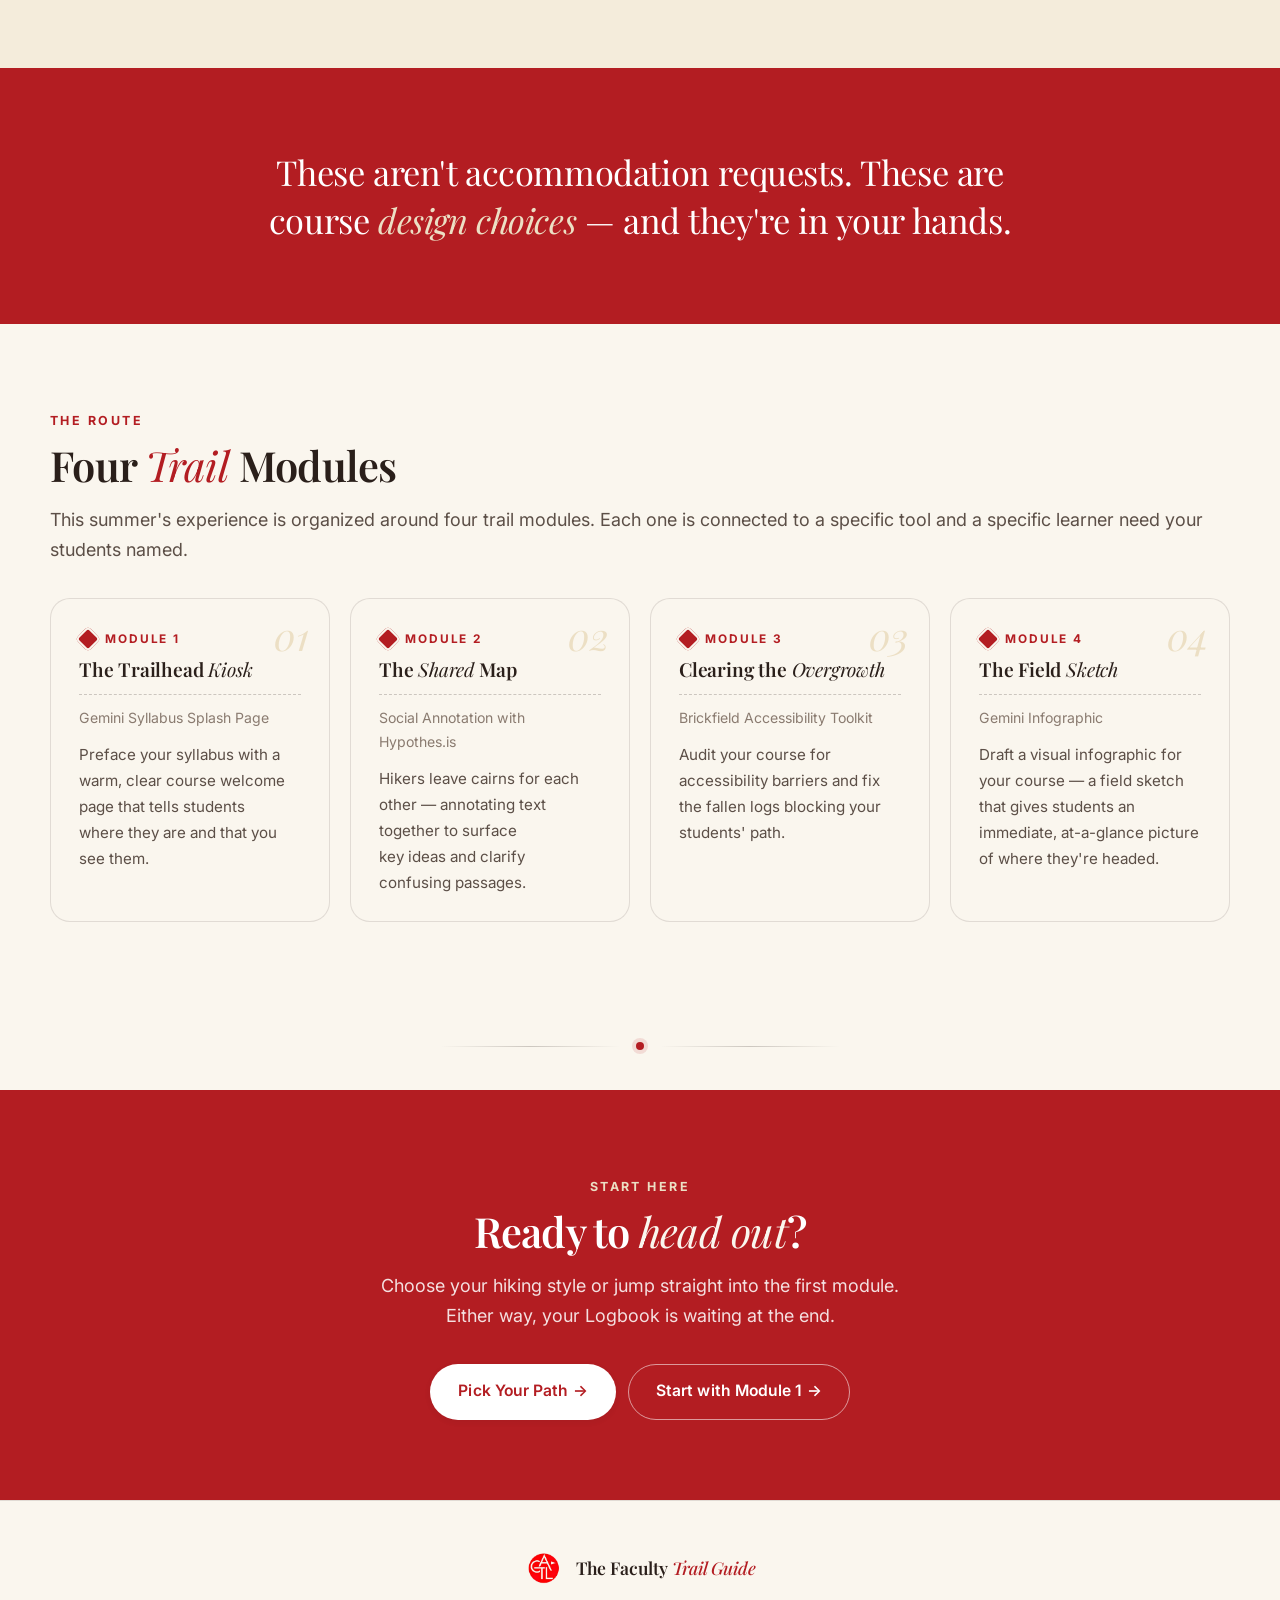
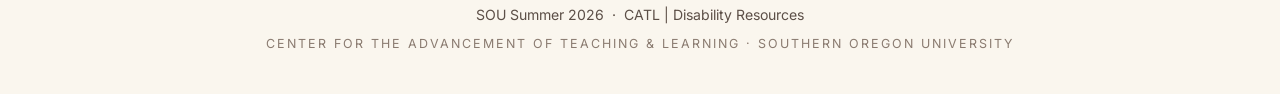
==== commit e317c959: "Update index.html Hart's edits" ====
--- a/index.html
+++ b/index.html
@@ -49,7 +49,7 @@
   <div class="section-inner">
     <p class="label">Welcome</p>
     <h2>Welcome to <em>Base Camp</em>.</h2>
-    <p>This summer, CATL and Disability Resources are inviting you on a trail. The destination: a more accessible, flexible, neurodiversity-affirming course. The route: four practical tools, mapped to what your students actually told us they need.</p>
+    <p>This summer, CATL and Disability Resources are inviting you on a trek. The destination: a more accessible, flexible, neurodiversity-affirming course. The route: four practical tools, mapped to what your students actually told us they need.</p>
     <p><strong>You don't have to hike it all at once. You don't have to hike it alone.</strong></p>
   </div>
 </div>
@@ -59,7 +59,7 @@
   <div class="section-inner">
     <p class="label">Why This Matters</p>
     <h2>From Your <em>Students</em></h2>
-    <p>In December 2025, we sat down with neurodiverse students at SOU and asked them two direct questions: what helps you survive in a course? What helps you thrive?</p>
+    <p>In December 2025, we sat down with neurodiverse students at SOU and asked them two direct questions: What helps you survive in a course? What helps you thrive?</p>
     <p>Here's what they told us:</p>
     <div class="two-col" style="margin-top:1.5rem;">
       <div>
@@ -72,7 +72,7 @@
         </ul>
       </div>
       <div>
-        <h3 style="color:#cc0000; margin-top:0;">✗ What Blocks Them</h3>
+        <h3 style="color:#cc0000; margin-top:0;">✗ What Doesn't Work</h3>
         <ul>
           <li>Dense reading materials that screen readers can't parse</li>
           <li>Being handed off to Disability Resources instead of having faculty engage directly</li>
@@ -107,19 +107,19 @@
         <div class="card-num">Module 2</div>
         <h3>The <em>Shared</em> Map</h3>
         <div class="card-tool">Social Annotation with Hypothes.is</div>
-        <p style="margin-top:0.75rem; font-size:0.95rem;">Students leave cairns for each other — annotating text together to surface key ideas and flag confusing passages.</p>
+        <p style="margin-top:0.75rem; font-size:0.95rem;">Hikers leave cairns for each other — annotating text together to surface key ideas and clarify confusing passages.</p>
       </a>
       <a href="module3.html" class="card" data-blaze="03">
         <div class="card-num">Module 3</div>
         <h3>Clearing the <em>Overgrowth</em></h3>
         <div class="card-tool">Brickfield Accessibility Toolkit</div>
-        <p style="margin-top:0.75rem; font-size:0.95rem;">Audit your course for accessibility barriers and fix the fallen logs that are blocking your students' path.</p>
+        <p style="margin-top:0.75rem; font-size:0.95rem;">Audit your course for accessibility barriers and fix the fallen logs blocking your students' path.</p>
       </a>
       <a href="module4.html" class="card" data-blaze="04">
         <div class="card-num">Module 4</div>
         <h3>The Field <em>Sketch</em></h3>
         <div class="card-tool">Gemini Infographic</div>
-        <p style="margin-top:0.75rem; font-size:0.95rem;">Use Gemini to generate a visual infographic for your course — a field sketch that gives students an immediate, at-a-glance picture of where they're headed.</p>
+        <p style="margin-top:0.75rem; font-size:0.95rem;">Draft a visual infographic for your course — a field sketch that gives students an immediate, at-a-glance picture of where they're headed.</p>
       </a>
     </div>
   </div>
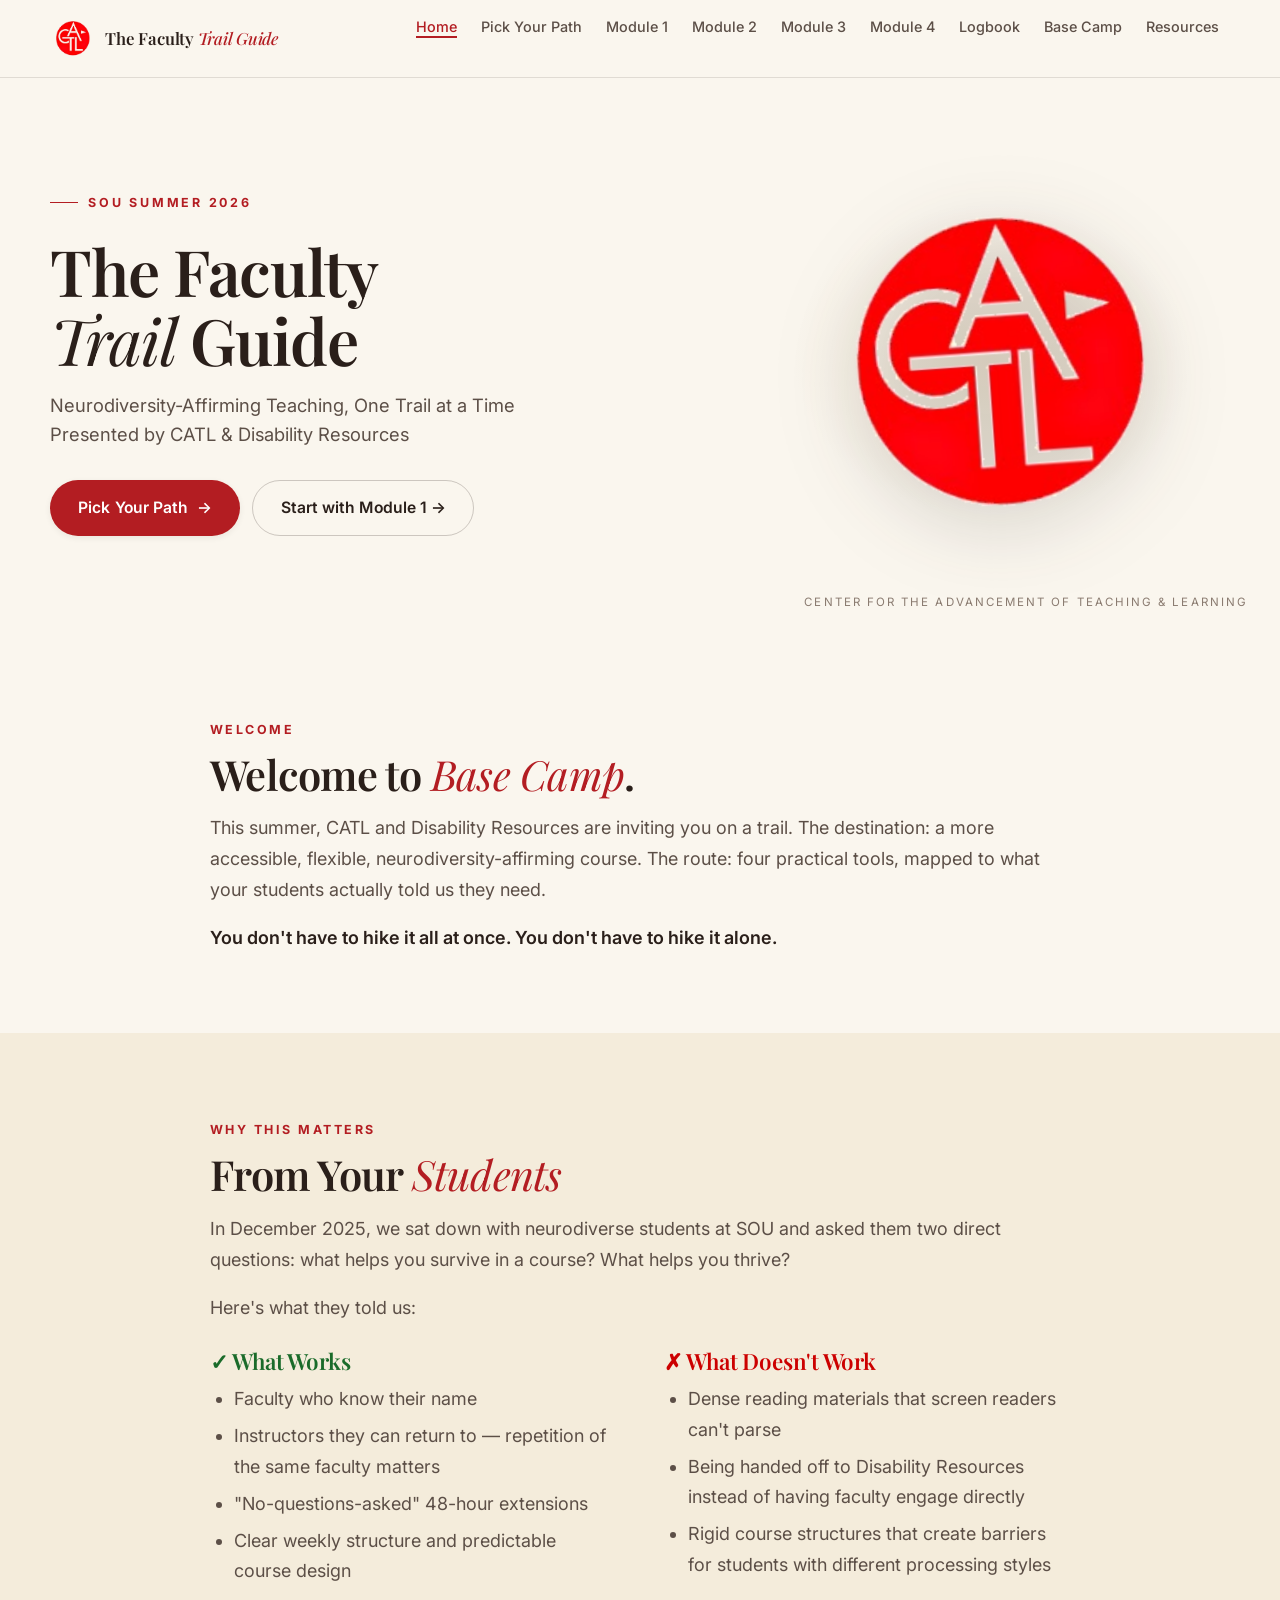
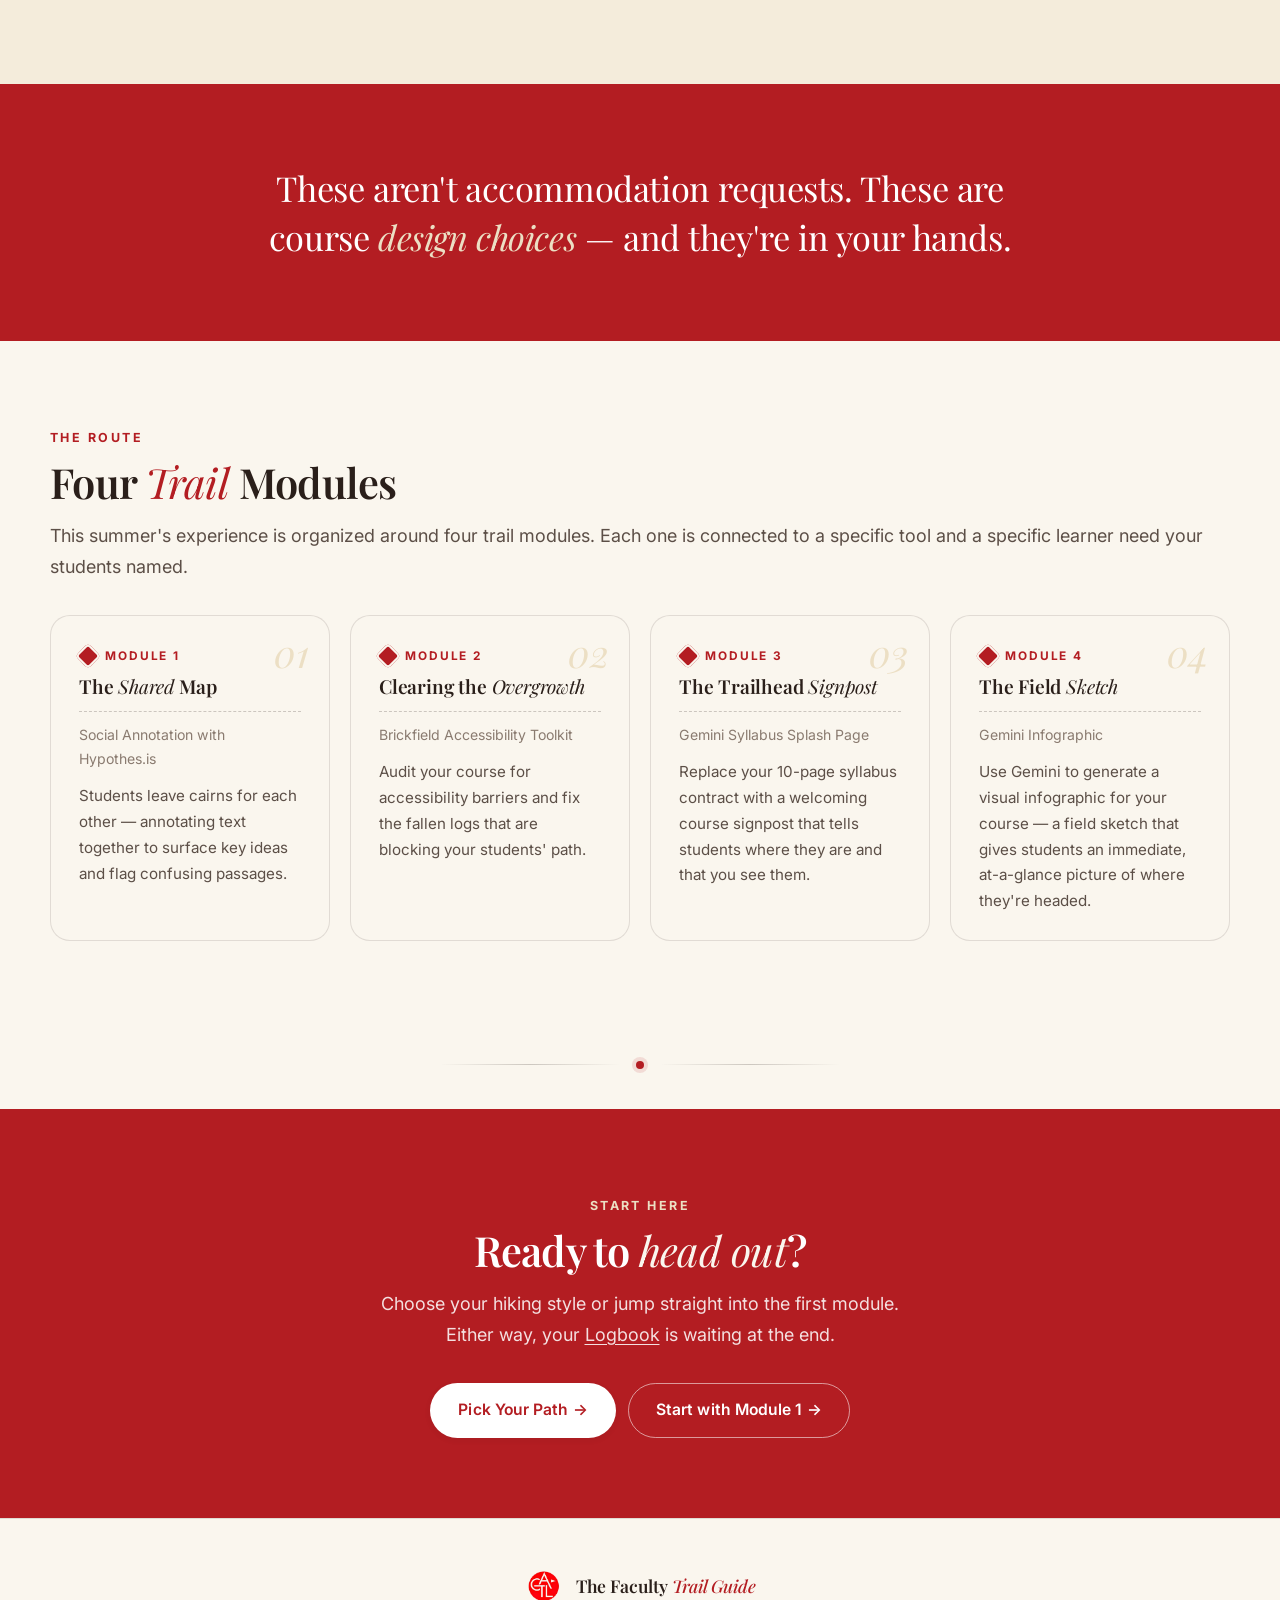
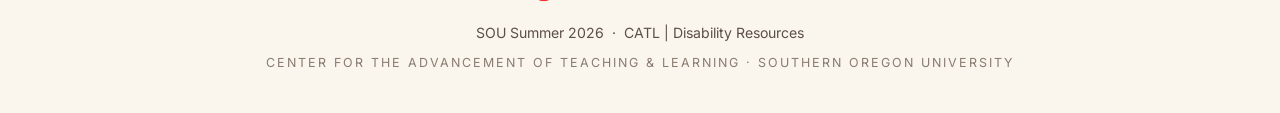
==== commit 47298a9f: "Add files via upload" ====
--- a/index.html
+++ b/index.html
@@ -41,7 +41,11 @@
         <a href="module1.html" class="btn btn-ghost">Start with Module 1 →</a>
       </div>
     </div>
+    <div class="hero-mark">
+      <img src="assets/catl-mark.png" alt="">
+    </div>
   </div>
+  <div class="hero-stamp">Center for the Advancement of Teaching &amp; Learning</div>
 </header>
 
 <!-- WELCOME -->
@@ -49,7 +53,7 @@
   <div class="section-inner">
     <p class="label">Welcome</p>
     <h2>Welcome to <em>Base Camp</em>.</h2>
-    <p>This summer, CATL and Disability Resources are inviting you on a trek. The destination: a more accessible, flexible, neurodiversity-affirming course. The route: four practical tools, mapped to what your students actually told us they need.</p>
+    <p>This summer, CATL and Disability Resources are inviting you on a trail. The destination: a more accessible, flexible, neurodiversity-affirming course. The route: four practical tools, mapped to what your students actually told us they need.</p>
     <p><strong>You don't have to hike it all at once. You don't have to hike it alone.</strong></p>
   </div>
 </div>
@@ -59,7 +63,7 @@
   <div class="section-inner">
     <p class="label">Why This Matters</p>
     <h2>From Your <em>Students</em></h2>
-    <p>In December 2025, we sat down with neurodiverse students at SOU and asked them two direct questions: What helps you survive in a course? What helps you thrive?</p>
+    <p>In December 2025, we sat down with neurodiverse students at SOU and asked them two direct questions: what helps you survive in a course? What helps you thrive?</p>
     <p>Here's what they told us:</p>
     <div class="two-col" style="margin-top:1.5rem;">
       <div>
@@ -99,27 +103,27 @@
     <div class="card-grid">
       <a href="module1.html" class="card" data-blaze="01">
         <div class="card-num">Module 1</div>
-        <h3>The Trailhead <em>Kiosk</em></h3>
-        <div class="card-tool">Gemini Syllabus Splash Page</div>
-        <p style="margin-top:0.75rem; font-size:0.95rem;">Preface your syllabus with a warm, clear course welcome page that tells students where they are and that you see them.</p>
+        <h3>The <em>Shared</em> Map</h3>
+        <div class="card-tool">Social Annotation with Hypothes.is</div>
+        <p style="margin-top:0.75rem; font-size:0.95rem;">Students leave cairns for each other — annotating text together to surface key ideas and flag confusing passages.</p>
       </a>
       <a href="module2.html" class="card" data-blaze="02">
         <div class="card-num">Module 2</div>
-        <h3>The <em>Shared</em> Map</h3>
-        <div class="card-tool">Social Annotation with Hypothes.is</div>
-        <p style="margin-top:0.75rem; font-size:0.95rem;">Hikers leave cairns for each other — annotating text together to surface key ideas and clarify confusing passages.</p>
+        <h3>Clearing the <em>Overgrowth</em></h3>
+        <div class="card-tool">Brickfield Accessibility Toolkit</div>
+        <p style="margin-top:0.75rem; font-size:0.95rem;">Audit your course for accessibility barriers and fix the fallen logs that are blocking your students' path.</p>
       </a>
       <a href="module3.html" class="card" data-blaze="03">
         <div class="card-num">Module 3</div>
-        <h3>Clearing the <em>Overgrowth</em></h3>
-        <div class="card-tool">Brickfield Accessibility Toolkit</div>
-        <p style="margin-top:0.75rem; font-size:0.95rem;">Audit your course for accessibility barriers and fix the fallen logs blocking your students' path.</p>
+        <h3>The Trailhead <em>Signpost</em></h3>
+        <div class="card-tool">Gemini Syllabus Splash Page</div>
+        <p style="margin-top:0.75rem; font-size:0.95rem;">Replace your 10-page syllabus contract with a welcoming course signpost that tells students where they are and that you see them.</p>
       </a>
       <a href="module4.html" class="card" data-blaze="04">
         <div class="card-num">Module 4</div>
         <h3>The Field <em>Sketch</em></h3>
         <div class="card-tool">Gemini Infographic</div>
-        <p style="margin-top:0.75rem; font-size:0.95rem;">Draft a visual infographic for your course — a field sketch that gives students an immediate, at-a-glance picture of where they're headed.</p>
+        <p style="margin-top:0.75rem; font-size:0.95rem;">Use Gemini to generate a visual infographic for your course — a field sketch that gives students an immediate, at-a-glance picture of where they're headed.</p>
       </a>
     </div>
   </div>
@@ -132,7 +136,7 @@
   <div class="section-inner">
     <p class="label">Start Here</p>
     <h2>Ready to <em>head out</em>?</h2>
-    <p style="max-width:520px; margin:0 auto 2rem;">Choose your hiking style or jump straight into the first module. Either way, your Logbook is waiting at the end.</p>
+    <p style="max-width:520px; margin:0 auto 2rem;">Choose your hiking style or jump straight into the first module. Either way, your <a href="logbook.html" style="color:inherit; text-decoration:underline;">Logbook</a> is waiting at the end.</p>
     <div class="hero-btns" style="justify-content:center;">
       <a href="path.html" class="btn btn-white">Pick Your Path →</a>
       <a href="module1.html" class="btn btn-outline-white">Start with Module 1 →</a>
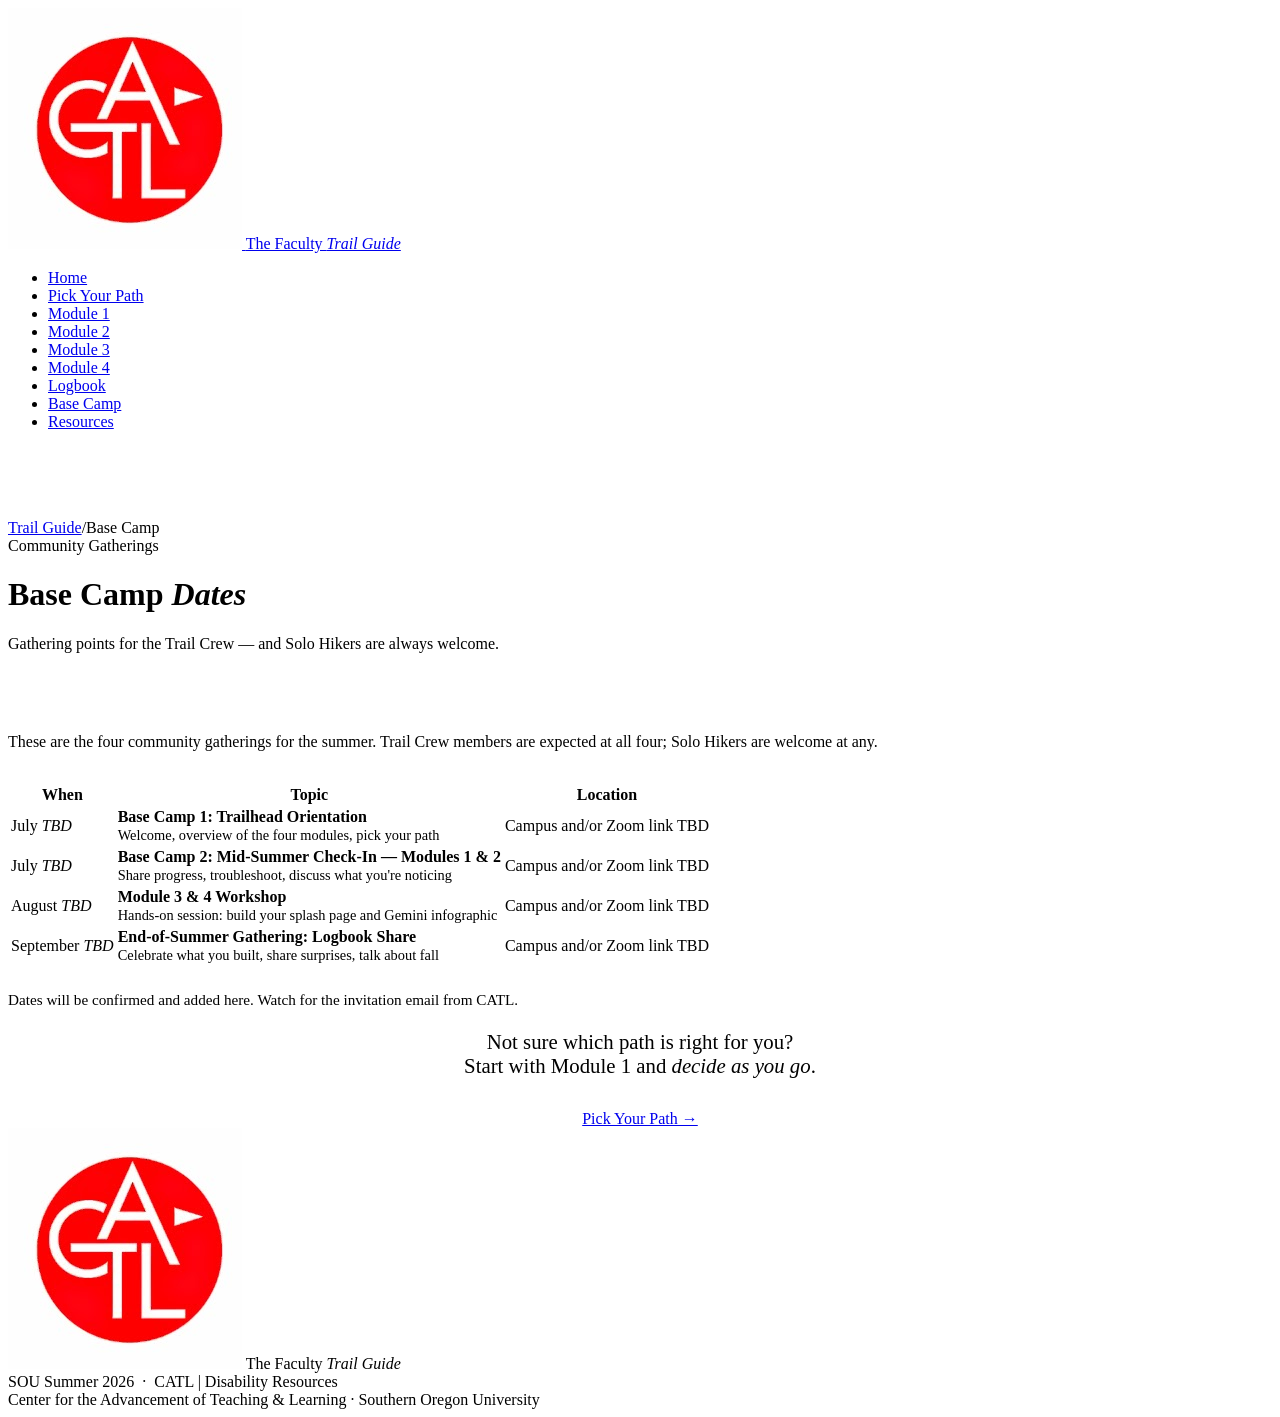
==== commit 67f2d765: "Add files via upload" ====
--- a/index.html
+++ b/index.html
@@ -3,7 +3,7 @@
 <head>
   <meta charset="UTF-8">
   <meta name="viewport" content="width=device-width, initial-scale=1.0">
-  <title>The Faculty Trail Guide — SOU Summer 2026</title>
+  <title>Base Camp Dates — The Faculty Trail Guide</title>
   <link rel="stylesheet" href="_shared.css">
   <link rel="icon" type="image/png" href="assets/catl-mark.png">
 </head>
@@ -16,130 +16,81 @@
       <span>The Faculty <em>Trail Guide</em></span>
     </a>
     <ul class="nav-links">
-      <li><a href="index.html" class="active">Home</a></li>
+      <li><a href="index.html">Home</a></li>
       <li><a href="path.html">Pick Your Path</a></li>
       <li><a href="module1.html">Module 1</a></li>
       <li><a href="module2.html">Module 2</a></li>
       <li><a href="module3.html">Module 3</a></li>
       <li><a href="module4.html">Module 4</a></li>
       <li><a href="logbook.html">Logbook</a></li>
-      <li><a href="basecamp.html">Base Camp</a></li>
+      <li><a href="basecamp.html" class="active">Base Camp</a></li>
       <li><a href="resources.html">Resources</a></li>
     </ul>
   </div>
 </nav>
 
-<!-- HERO -->
-<header class="hero hero-paper">
-  <div class="hero-inner">
+<header class="hero hero-paper" style="padding-top:4.5rem; padding-bottom:3rem;">
+  <div class="hero-inner" style="grid-template-columns: 1fr;">
     <div class="hero-copy">
-      <span class="hero-eyebrow">SOU Summer 2026</span>
-      <h1>The Faculty <em>Trail</em> Guide</h1>
-      <p class="subtitle">Neurodiversity-Affirming Teaching, One Trail at a Time<br>Presented by CATL &amp; Disability Resources</p>
-      <div class="hero-btns">
-        <a href="path.html" class="btn btn-red">Pick Your Path <span class="arrow">→</span></a>
-        <a href="module1.html" class="btn btn-ghost">Start with Module 1 →</a>
-      </div>
-    </div>
-    <div class="hero-mark">
-      <img src="assets/catl-mark.png" alt="">
+      <nav class="breadcrumb" aria-label="Breadcrumb">
+        <a href="index.html">Trail Guide</a><span class="sep">/</span><span>Base Camp</span>
+      </nav>
+      <span class="hero-eyebrow">Community Gatherings</span>
+      <h1>Base Camp <em>Dates</em></h1>
+      <p class="subtitle">Gathering points for the Trail Crew — and Solo Hikers are always welcome.</p>
     </div>
   </div>
-  <div class="hero-stamp">Center for the Advancement of Teaching &amp; Learning</div>
 </header>
 
-<!-- WELCOME -->
-<div class="section section-paper">
-  <div class="section-inner">
-    <p class="label">Welcome</p>
-    <h2>Welcome to <em>Base Camp</em>.</h2>
-    <p>This summer, CATL and Disability Resources are inviting you on a trail. The destination: a more accessible, flexible, neurodiversity-affirming course. The route: four practical tools, mapped to what your students actually told us they need.</p>
-    <p><strong>You don't have to hike it all at once. You don't have to hike it alone.</strong></p>
-  </div>
-</div>
-
-<!-- WHY THIS MATTERS -->
-<div class="section section-paper-2">
-  <div class="section-inner">
-    <p class="label">Why This Matters</p>
-    <h2>From Your <em>Students</em></h2>
-    <p>In December 2025, we sat down with neurodiverse students at SOU and asked them two direct questions: what helps you survive in a course? What helps you thrive?</p>
-    <p>Here's what they told us:</p>
-    <div class="two-col" style="margin-top:1.5rem;">
-      <div>
-        <h3 style="color:#1a6b2a; margin-top:0;">✓ What Works</h3>
-        <ul>
-          <li>Faculty who know their name</li>
-          <li>Instructors they can return to — repetition of the same faculty matters</li>
-          <li>"No-questions-asked" 48-hour extensions</li>
-          <li>Clear weekly structure and predictable course design</li>
-        </ul>
-      </div>
-      <div>
-        <h3 style="color:#cc0000; margin-top:0;">✗ What Doesn't Work</h3>
-        <ul>
-          <li>Dense reading materials that screen readers can't parse</li>
-          <li>Being handed off to Disability Resources instead of having faculty engage directly</li>
-          <li>Rigid course structures that create barriers for students with different processing styles</li>
-        </ul>
-      </div>
-    </div>
-  </div>
-</div>
-
-<!-- MANIFESTO -->
-<div class="section section-red">
-  <div class="section-inner" style="text-align:center;">
-    <p class="manifesto">These aren't accommodation requests. These are course <em>design choices</em> — and they're in your hands.</p>
-  </div>
-</div>
-
-<!-- FOUR MODULES -->
 <div class="section section-paper">
   <div class="section-inner wide">
-    <p class="label">The Route</p>
-    <h2>Four <em>Trail</em> Modules</h2>
-    <p>This summer's experience is organized around four trail modules. Each one is connected to a specific tool and a specific learner need your students named.</p>
-    <div class="card-grid">
-      <a href="module1.html" class="card" data-blaze="01">
-        <div class="card-num">Module 1</div>
-        <h3>The <em>Shared</em> Map</h3>
-        <div class="card-tool">Social Annotation with Hypothes.is</div>
-        <p style="margin-top:0.75rem; font-size:0.95rem;">Students leave cairns for each other — annotating text together to surface key ideas and flag confusing passages.</p>
-      </a>
-      <a href="module2.html" class="card" data-blaze="02">
-        <div class="card-num">Module 2</div>
-        <h3>Clearing the <em>Overgrowth</em></h3>
-        <div class="card-tool">Brickfield Accessibility Toolkit</div>
-        <p style="margin-top:0.75rem; font-size:0.95rem;">Audit your course for accessibility barriers and fix the fallen logs that are blocking your students' path.</p>
-      </a>
-      <a href="module3.html" class="card" data-blaze="03">
-        <div class="card-num">Module 3</div>
-        <h3>The Trailhead <em>Signpost</em></h3>
-        <div class="card-tool">Gemini Syllabus Splash Page</div>
-        <p style="margin-top:0.75rem; font-size:0.95rem;">Replace your 10-page syllabus contract with a welcoming course signpost that tells students where they are and that you see them.</p>
-      </a>
-      <a href="module4.html" class="card" data-blaze="04">
-        <div class="card-num">Module 4</div>
-        <h3>The Field <em>Sketch</em></h3>
-        <div class="card-tool">Gemini Infographic</div>
-        <p style="margin-top:0.75rem; font-size:0.95rem;">Use Gemini to generate a visual infographic for your course — a field sketch that gives students an immediate, at-a-glance picture of where they're headed.</p>
-      </a>
+    <p>These are the four community gatherings for the summer. Trail Crew members are expected at all four; Solo Hikers are welcome at any.</p>
+
+    <div style="overflow-x:auto; margin-top:2rem;">
+      <table class="dates-table">
+        <thead>
+          <tr>
+            <th>When</th>
+            <th>Topic</th>
+            <th>Location</th>
+          </tr>
+        </thead>
+        <tbody>
+          <tr>
+            <td class="date-cell"><span class="tbd">July <em>TBD</em></span></td>
+            <td><strong>Base Camp 1: Trailhead Orientation</strong><br><span style="font-size:0.9rem; color:var(--ink-3);">Welcome, overview of the four modules, pick your path</span></td>
+            <td><span class="tbd">Campus and/or Zoom link TBD</span></td>
+          </tr>
+          <tr>
+            <td class="date-cell"><span class="tbd">July <em>TBD</em></span></td>
+            <td><strong>Base Camp 2: Mid-Summer Check-In — Modules 1 &amp; 2</strong><br><span style="font-size:0.9rem; color:var(--ink-3);">Share progress, troubleshoot, discuss what you're noticing</span></td>
+            <td><span class="tbd">Campus and/or Zoom link TBD</span></td>
+          </tr>
+          <tr>
+            <td class="date-cell"><span class="tbd">August <em>TBD</em></span></td>
+            <td><strong>Module 3 &amp; 4 Workshop</strong><br><span style="font-size:0.9rem; color:var(--ink-3);">Hands-on session: build your splash page and Gemini infographic</span></td>
+            <td><span class="tbd">Campus and/or Zoom link TBD</span></td>
+          </tr>
+          <tr>
+            <td class="date-cell"><span class="tbd">September <em>TBD</em></span></td>
+            <td><strong>End-of-Summer Gathering: Logbook Share</strong><br><span style="font-size:0.9rem; color:var(--ink-3);">Celebrate what you built, share surprises, talk about fall</span></td>
+            <td><span class="tbd">Campus and/or Zoom link TBD</span></td>
+          </tr>
+        </tbody>
+      </table>
     </div>
+
+    <p style="margin-top:1.5rem; font-size:0.95rem; color:var(--ink-3);">Dates will be confirmed and added here. Watch for the invitation email from CATL.</p>
   </div>
 </div>
 
 <div class="trail-divider"><span class="dot"></span></div>
 
-<!-- CTA -->
 <div class="section section-deep" style="text-align:center;">
   <div class="section-inner">
-    <p class="label">Start Here</p>
-    <h2>Ready to <em>head out</em>?</h2>
-    <p style="max-width:520px; margin:0 auto 2rem;">Choose your hiking style or jump straight into the first module. Either way, your <a href="logbook.html" style="color:inherit; text-decoration:underline;">Logbook</a> is waiting at the end.</p>
-    <div class="hero-btns" style="justify-content:center;">
+    <p class="manifesto" style="font-size:1.3rem;">Not sure which path is right for you?<br>Start with Module 1 and <em>decide as you go</em>.</p>
+    <div style="margin-top:2rem;">
       <a href="path.html" class="btn btn-white">Pick Your Path →</a>
-      <a href="module1.html" class="btn btn-outline-white">Start with Module 1 →</a>
     </div>
   </div>
 </div>
--- a/_shared.css
+++ b/_shared.css
@@ -1,777 +1,2038 @@
-/* Faculty Trail Guide — Shared Styles (Refined)
-   Drop-in replacement: all original class names preserved.
-   New layer: warm paper ground, italic Playfair accents, trail-blaze cards,
-   refined nav with CATL logo, fieldbook-style checklist + dates table.
-*/
-
-@import url('https://fonts.googleapis.com/css2?family=Playfair+Display:ital,wght@0,400;0,500;0,600;0,700;0,800;1,400;1,500;1,700&family=Inter:wght@300;400;500;600;700;800&display=swap');
-
-*, *::before, *::after { box-sizing: border-box; margin: 0; padding: 0; }
-
-:root {
-  /* CATL signature */
-  --red:        #b31d22;
-  --red-dark:   #8f1519;
-  --red-deep:   #6e0f13;
-
-  /* Warm paper system */
-  --paper:      #FAF6EE;   /* page ground */
-  --paper-2:    #F4ECDB;   /* cards, alt sections */
-  --paper-3:    #ECDFC4;   /* deepest cream, borders */
-  --sand:       #D9C5A0;   /* trail-dust accent */
-
-  /* Ink */
-  --ink:        #2A1F1A;   /* primary text — warm near-black */
-  --ink-2:      #5C4F47;   /* secondary text */
-  --ink-3:      #8A7B70;   /* tertiary, captions */
-  --rule:       rgba(42, 31, 26, 0.12);
-  --rule-2:     rgba(42, 31, 26, 0.22);
-
-  /* Legacy aliases (preserved so old HTML still works) */
-  --white:      #ffffff;
-  --off-white:  var(--paper);
-  --gray-light: var(--paper-2);
-  --gray:       var(--ink-2);
-  --text:       var(--ink);
-
-  /* Type */
-  --font-head:  'Playfair Display', Georgia, serif;
-  --font-body:  'Inter', system-ui, sans-serif;
-
-  /* Radii */
-  --r-sm: 6px;
-  --r-md: 12px;
-  --r-lg: 20px;
-  --r-xl: 32px;
-  --r-pill: 999px;
-
-  /* Shadows (warm, not cool) */
-  --shadow-xs: 0 1px 2px rgba(42, 31, 26, 0.06);
-  --shadow-sm: 0 2px 6px rgba(42, 31, 26, 0.07);
-  --shadow-md: 0 6px 18px rgba(42, 31, 26, 0.10);
-  --shadow-lg: 0 14px 36px rgba(42, 31, 26, 0.14);
-}
-
-html { scroll-behavior: smooth; }
-
-body {
-  font-family: var(--font-body);
-  font-size: 18px;
-  font-weight: 400;
-  line-height: 1.7;
-  color: var(--ink);
-  background: var(--paper);
-  -webkit-font-smoothing: antialiased;
-  text-rendering: optimizeLegibility;
-}
-
-::selection { background: var(--red); color: #fff; }
-
-/* ---------- NAVIGATION ---------- */
-nav {
-  background: rgba(250, 246, 238, 0.92);
-  backdrop-filter: saturate(140%) blur(10px);
-  -webkit-backdrop-filter: saturate(140%) blur(10px);
-  border-bottom: 1px solid var(--rule);
-  padding: 0 2rem;
-  position: sticky;
-  top: 0;
-  z-index: 100;
-  box-shadow: none;
-}
-.nav-inner {
-  max-width: 1180px;
-  margin: 0 auto;
-  display: flex;
-  align-items: center;
-  justify-content: space-between;
-  flex-wrap: wrap;
-  gap: 0.5rem 1.25rem;
-  padding: 0.7rem 0;
-}
-.nav-brand {
-  display: inline-flex;
-  align-items: center;
-  gap: 0.7rem;
-  font-family: var(--font-head);
-  font-size: 1.05rem;
-  font-weight: 600;
-  color: var(--ink);
-  text-decoration: none;
-  white-space: nowrap;
-  letter-spacing: -0.005em;
-}
-.nav-brand img,
-.nav-brand .mark {
-  width: 44px;
-  height: 44px;
-  border-radius: 50%;
-  display: inline-block;
-  flex: 0 0 44px;
-  object-fit: contain;
-}
-.nav-brand em {
-  font-style: italic;
-  font-weight: 500;
-  color: var(--red);
-}
-.nav-links {
-  display: flex;
-  flex-wrap: wrap;
-  gap: 0.1rem;
-  list-style: none;
-}
-.nav-links a {
-  position: relative;
-  color: var(--ink-2);
-  text-decoration: none;
-  font-size: 0.9rem;
-  font-weight: 500;
-  padding: 0.45rem 0.7rem;
-  border-radius: var(--r-sm);
-  transition: color 0.15s;
-}
-.nav-links a::after {
-  content: "";
-  position: absolute;
-  left: 0.7rem;
-  right: 0.7rem;
-  bottom: 0.28rem;
-  height: 1.5px;
-  background: var(--red);
-  transform: scaleX(0);
-  transform-origin: left center;
-  transition: transform 0.2s ease;
-}
-.nav-links a:hover,
-.nav-links a.active { color: var(--red); background: transparent; }
-.nav-links a:hover::after,
-.nav-links a.active::after { transform: scaleX(1); }
-
-/* ---------- HERO ---------- */
-.hero {
-  position: relative;
-  padding: 6rem 2rem 5rem;
-  text-align: center;
-  /* Legacy red hero — kept for back-compat */
-  background: var(--red);
-  color: var(--white);
-  overflow: hidden;
-}
-.hero h1 {
-  font-family: var(--font-head);
-  font-size: clamp(2.4rem, 5.5vw, 4rem);
-  font-weight: 600;
-  line-height: 1.08;
-  letter-spacing: -0.02em;
-  margin-bottom: 1.1rem;
-  text-wrap: balance;
-}
-.hero h1 em { font-style: italic; font-weight: 400; }
-.hero .subtitle {
-  font-size: 1.15rem;
-  line-height: 1.55;
-  opacity: 0.92;
-  max-width: 620px;
-  margin: 0 auto 2rem;
-  text-wrap: pretty;
-}
-.hero-btns {
-  display: flex;
-  gap: 0.75rem;
-  justify-content: center;
-  flex-wrap: wrap;
-}
-
-/* Paper hero variant — the new default direction */
-.hero.hero-paper {
-  background: var(--paper);
-  color: var(--ink);
-  text-align: left;
-  padding: 6rem 2rem 5.5rem;
-}
-.hero.hero-paper::before {
-  content: "";
-  position: absolute;
-  inset: 0;
-  background-image: url('assets/topo.svg');
-  background-repeat: no-repeat;
-  background-position: right -120px center;
-  background-size: 110% auto;
-  pointer-events: none;
-  z-index: 0;
-}
-.hero.hero-paper .hero-inner {
-  position: relative;
-  z-index: 1;
-  max-width: 1180px;
-  margin: 0 auto;
-  display: grid;
-  grid-template-columns: 1.35fr 1fr;
-  gap: 4rem;
-  align-items: center;
-}
-.hero.hero-paper .subtitle { color: var(--ink-2); opacity: 1; max-width: 540px; margin-left: 0; margin-right: 0; }
-.hero.hero-paper .hero-btns { justify-content: flex-start; }
-.hero-eyebrow {
-  display: inline-flex;
-  align-items: center;
-  gap: 0.65rem;
-  font-family: var(--font-body);
-  font-size: 0.78rem;
-  font-weight: 700;
-  letter-spacing: 0.22em;
-  text-transform: uppercase;
-  color: var(--red);
-  margin-bottom: 1.4rem;
-}
-.hero-eyebrow::before {
-  content: "";
-  width: 28px;
-  height: 1.5px;
-  background: var(--red);
-  display: inline-block;
-}
-.hero-mark {
-  position: relative;
-  display: flex;
-  align-items: center;
-  justify-content: center;
-}
-.hero-mark img {
-  width: min(360px, 90%);
-  height: auto;
-  transform: rotate(-4deg);
-  filter: drop-shadow(0 18px 40px rgba(42, 31, 26, 0.18));
-}
-.hero-mark::before {
-  content: "";
-  position: absolute;
-  inset: -10% -10% -10% -10%;
-  background: radial-gradient(closest-side, rgba(217, 197, 160, 0.35), transparent 70%);
-  z-index: -1;
-}
-.hero-stamp {
-  position: absolute;
-  bottom: 1.25rem;
-  right: 2rem;
-  font-family: var(--font-body);
-  font-size: 0.72rem;
-  letter-spacing: 0.18em;
-  text-transform: uppercase;
-  color: var(--ink-3);
-  z-index: 1;
-}
-
-@media (max-width: 820px) {
-  .hero.hero-paper { padding: 4rem 1.5rem 4rem; text-align: center; }
-  .hero.hero-paper .hero-inner { grid-template-columns: 1fr; gap: 2.5rem; }
-  .hero.hero-paper .hero-btns { justify-content: center; }
-  .hero.hero-paper .subtitle { margin-left: auto; margin-right: auto; }
-  .hero-mark img { width: 220px; }
-}
-
-/* ---------- SECTIONS ---------- */
-.section { padding: 5rem 2rem; position: relative; }
-.section-inner { max-width: 860px; margin: 0 auto; }
-.section-inner.wide { max-width: 1180px; }
-.section-paper { background: var(--paper); color: var(--ink); }
-.section-paper-2 { background: var(--paper-2); color: var(--ink); }
-.section-gray { background: var(--paper-2); color: var(--ink); }
-.section-red {
-  background: var(--red);
-  color: var(--white);
-}
-.section-red h1, .section-red h2, .section-red h3 { color: var(--white); }
-/* .section-deep aliased to .section-red so the whole site sits on one CATL red.
-   (Kept the class name so existing HTML using `.section-deep` still renders.) */
-.section-deep {
-  background: var(--red);
-  color: var(--white);
-}
-.section-deep h1, .section-deep h2, .section-deep h3 { color: var(--white); }
-
-/* Trail divider — small wayfinding element between sections */
-.trail-divider {
-  display: flex;
-  align-items: center;
-  justify-content: center;
-  gap: 1rem;
-  padding: 2.5rem 2rem;
-  background: var(--paper);
-  color: var(--ink-3);
-}
-.trail-divider::before,
-.trail-divider::after {
-  content: "";
-  flex: 1;
-  max-width: 180px;
-  height: 1px;
-  background: linear-gradient(to right, transparent, var(--rule-2), transparent);
-}
-.trail-divider .dot {
-  width: 8px;
-  height: 8px;
-  border-radius: 50%;
-  background: var(--red);
-  box-shadow: 0 0 0 4px rgba(179, 29, 34, 0.12);
-}
-
-/* ---------- TYPOGRAPHY ---------- */
-h1, h2, h3, h4 { color: var(--ink); text-wrap: balance; }
-h2 {
-  font-family: var(--font-head);
-  font-size: clamp(1.8rem, 3.8vw, 2.6rem);
-  font-weight: 600;
-  line-height: 1.15;
-  letter-spacing: -0.018em;
-  margin-bottom: 1rem;
-}
-h2 em { font-style: italic; font-weight: 400; color: var(--red); }
-h3 {
-  font-family: var(--font-head);
-  font-size: 1.4rem;
-  font-weight: 600;
-  line-height: 1.25;
-  letter-spacing: -0.01em;
-  margin-bottom: 0.55rem;
-  margin-top: 2rem;
-}
-h3 em { font-style: italic; font-weight: 400; }
-.section-red h2 em, .section-deep h2 em { color: var(--paper); }
-
-.label {
-  display: inline-block;
-  font-family: var(--font-body);
-  font-size: 0.78rem;
-  font-weight: 700;
-  letter-spacing: 0.2em;
-  text-transform: uppercase;
-  color: var(--red);
-  margin-bottom: 0.6rem;
-}
-.section-red .label, .section-deep .label { color: var(--paper-3); }
-
-p {
-  margin-bottom: 1.1rem;
-  text-wrap: pretty;
-  color: var(--ink-2);
-}
-.section-red p, .section-deep p { color: rgba(255, 255, 255, 0.86); }
-p:last-child { margin-bottom: 0; }
-ul, ol { padding-left: 1.5rem; margin-bottom: 1.1rem; color: var(--ink-2); }
-li { margin-bottom: 0.4rem; }
-strong, b { color: var(--ink); font-weight: 600; }
-em { font-style: italic; }
-a { color: var(--red); text-decoration-color: var(--rule-2); text-underline-offset: 3px; }
-a:hover { text-decoration-color: var(--red); }
-
-.lead {
-  font-family: var(--font-head);
-  font-size: clamp(1.25rem, 2.2vw, 1.55rem);
-  line-height: 1.45;
-  font-weight: 400;
-  color: var(--ink);
-  margin-bottom: 1.5rem;
-}
-.lead em { font-style: italic; color: var(--red); }
-
-/* ---------- BUTTONS ---------- */
-.btn {
-  display: inline-flex;
-  align-items: center;
-  gap: 0.55rem;
-  padding: 0.85rem 1.7rem;
-  border-radius: var(--r-pill);
-  font-family: var(--font-body);
-  font-size: 0.98rem;
-  font-weight: 600;
-  letter-spacing: 0.005em;
-  text-decoration: none;
-  cursor: pointer;
-  border: 1.5px solid transparent;
-  transition: background 0.18s ease, color 0.18s ease, box-shadow 0.18s ease, border-color 0.18s ease;
-  white-space: nowrap;
-}
-.btn .arrow {
-  display: inline-block;
-  transition: transform 0.18s ease;
-}
-.btn:hover .arrow { transform: translateX(3px); }
-
-.btn-red {
-  background: var(--red);
-  color: var(--white);
-  box-shadow: var(--shadow-sm);
-}
-.btn-red:hover {
-  background: var(--red-dark);
-  box-shadow: var(--shadow-md);
-  color: var(--white);
-}
-.btn-white {
-  background: var(--white);
-  color: var(--red);
-  box-shadow: var(--shadow-sm);
-}
-.btn-white:hover { background: var(--paper); box-shadow: var(--shadow-md); }
-.btn-outline-white {
-  background: transparent;
-  color: var(--white);
-  border-color: rgba(255, 255, 255, 0.55);
-}
-.btn-outline-white:hover { background: rgba(255, 255, 255, 0.1); border-color: rgba(255, 255, 255, 0.9); color: var(--white); }
-.btn-outline {
-  background: transparent;
-  color: var(--red);
-  border-color: var(--red);
-}
-.btn-outline:hover { background: var(--red); color: var(--white); }
-.btn-ghost {
-  background: transparent;
-  color: var(--ink);
-  border-color: var(--rule-2);
-}
-.btn-ghost:hover { background: var(--paper-2); border-color: var(--ink); }
-
-:focus-visible {
-  outline: none;
-  box-shadow: 0 0 0 3px rgba(179, 29, 34, 0.28);
-  border-radius: var(--r-sm);
-}
-
-/* ---------- CARDS (Trail Blazes) ---------- */
-.card-grid {
-  display: grid;
-  grid-template-columns: repeat(auto-fit, minmax(260px, 1fr));
-  gap: 1.25rem;
-  margin-top: 2rem;
-}
-.card {
-  position: relative;
-  background: var(--paper);
-  border: 1px solid var(--rule);
-  border-radius: var(--r-lg);
-  padding: 1.75rem 1.75rem 1.6rem;
-  text-decoration: none;
-  color: var(--ink);
-  display: block;
-  transition: border-color 0.18s ease, box-shadow 0.18s ease, transform 0.18s ease, background 0.18s ease;
-  overflow: hidden;
-}
-.section-paper-2 .card,
-.section-gray .card { background: var(--paper); }
-.card:hover {
-  border-color: var(--red);
-  box-shadow: var(--shadow-md);
-  transform: translateY(-2px);
-  background: var(--paper);
-}
-.card-num {
-  display: inline-flex;
-  align-items: center;
-  gap: 0.5rem;
-  font-family: var(--font-body);
-  font-size: 0.74rem;
-  font-weight: 700;
-  letter-spacing: 0.16em;
-  text-transform: uppercase;
-  color: var(--red);
-  margin-bottom: 0.5rem;
-}
-.card-num::before {
-  content: "";
-  width: 18px;
-  height: 18px;
-  background: var(--red);
-  border-radius: 4px;
-  display: inline-block;
-  flex: 0 0 18px;
-  transform: rotate(45deg);
-  box-shadow: inset 0 0 0 2px var(--paper);
-}
-.card h3 { font-size: 1.2rem; margin-top: 0; margin-bottom: 0.45rem; }
-.card .card-tool {
-  font-size: 0.88rem;
-  color: var(--ink-3);
-  margin-top: 0.8rem;
-  padding-top: 0.7rem;
-  border-top: 1px dashed var(--rule-2);
-}
-.card .card-desc { color: var(--ink-2); font-size: 0.96rem; line-height: 1.55; }
-
-/* Numbered blaze card — accepts data-blaze="01" */
-.card[data-blaze]::after {
-  content: attr(data-blaze);
-  position: absolute;
-  top: 1.1rem;
-  right: 1.25rem;
-  font-family: var(--font-head);
-  font-style: italic;
-  font-weight: 400;
-  font-size: 2.4rem;
-  line-height: 1;
-  color: var(--paper-3);
-  transition: color 0.18s ease;
-}
-.card[data-blaze]:hover::after { color: var(--red); }
-
-/* ---------- TWO-COL ---------- */
-.two-col {
-  display: grid;
-  grid-template-columns: 1fr 1fr;
-  gap: 3rem;
-  margin-top: 1.5rem;
-}
-@media (max-width: 720px) { .two-col { grid-template-columns: 1fr; gap: 2rem; } }
-
-.manifesto {
-  font-family: var(--font-head);
-  font-size: clamp(1.5rem, 3.2vw, 2.15rem);
-  font-weight: 400;
-  line-height: 1.4;
-  letter-spacing: -0.012em;
-  text-align: center;
-  max-width: 820px;
-  margin: 0 auto;
-  color: var(--ink);
-  text-wrap: balance;
-}
-.manifesto em { font-style: italic; color: var(--red); }
-.section-red .manifesto, .section-deep .manifesto { color: var(--white); }
-.section-red .manifesto em, .section-deep .manifesto em { color: var(--paper-3); }
-
-/* ---------- RESOURCE LIST ---------- */
-.resource-list { list-style: none; padding: 0; }
-.resource-list li {
-  margin: 0;
-  padding: 0.85rem 0;
-  border-bottom: 1px dashed var(--rule-2);
-}
-.resource-list li:last-child { border-bottom: none; }
-.resource-list a {
-  display: inline-flex;
-  align-items: baseline;
-  gap: 0.6rem;
-  color: var(--red);
-  text-decoration: none;
-  font-weight: 500;
-  border-bottom: none;
-  transition: color 0.15s;
-}
-.resource-list a::before {
-  content: "→";
-  color: var(--red);
-  transition: transform 0.18s ease;
-}
-.resource-list a:hover { color: var(--red-dark); }
-.resource-list a:hover::before { transform: translateX(3px); }
-.section-red .resource-list a, .section-deep .resource-list a { color: rgba(255,255,255,0.92); }
-.section-red .resource-list a::before, .section-deep .resource-list a::before { color: rgba(255,255,255,0.92); }
-.section-red .resource-list a:hover, .section-deep .resource-list a:hover { color: var(--white); }
-.section-red .resource-list li, .section-deep .resource-list li { border-bottom-color: rgba(255,255,255,0.18); }
-
-/* ---------- LOGBOOK / CHECKLIST ---------- */
-.checklist {
-  list-style: none;
-  padding: 0;
-  margin: 1.25rem 0 2rem;
-  background-image: repeating-linear-gradient(
-    to bottom,
-    transparent 0,
-    transparent 47px,
-    var(--rule) 47px,
-    var(--rule) 48px
-  );
-}
-.checklist li {
-  display: flex;
-  align-items: center;
-  gap: 0.85rem;
-  height: 48px;
-  padding: 0 0.25rem;
-  border: none;
-  font-size: 1rem;
-  color: var(--ink);
-}
-.checklist input[type=checkbox] {
-  appearance: none;
-  -webkit-appearance: none;
-  width: 22px;
-  height: 22px;
-  border: 1.5px solid var(--rule-2);
-  border-radius: 5px;
-  background: var(--paper);
-  cursor: pointer;
-  flex: 0 0 22px;
-  position: relative;
-  transition: border-color 0.15s, background 0.15s;
-}
-.checklist input[type=checkbox]:hover { border-color: var(--red); }
-.checklist input[type=checkbox]:checked {
-  background: var(--red);
-  border-color: var(--red);
-}
-.checklist input[type=checkbox]:checked::after {
-  content: "";
-  position: absolute;
-  left: 6px;
-  top: 2px;
-  width: 7px;
-  height: 12px;
-  border: solid var(--white);
-  border-width: 0 2.5px 2.5px 0;
-  transform: rotate(45deg);
-}
-.checklist input[type=checkbox]:checked + .item-text {
-  color: var(--ink-3);
-}
-.checklist .item-text { transition: color 0.15s; }
-
-@media print {
-  nav, .hero-btns, .btn { display: none; }
-  .checklist { background-image: none; }
-  .checklist li { border-bottom: 1px solid #333; height: auto; padding: 0.5rem 0; }
-  .checklist input[type=checkbox] { appearance: none; width: 16px; height: 16px; border: 2px solid #333; border-radius: 3px; }
-}
-
-/* ---------- DATES TABLE (Field Log) ---------- */
-.dates-table {
-  width: 100%;
-  border-collapse: collapse;
-  margin-top: 1.5rem;
-  font-size: 1rem;
-}
-.dates-table th {
-  background: transparent;
-  color: var(--ink-3);
-  padding: 0.5rem 1rem 0.85rem;
-  text-align: left;
-  font-family: var(--font-body);
-  font-weight: 700;
-  font-size: 0.74rem;
-  letter-spacing: 0.18em;
-  text-transform: uppercase;
-  border-bottom: 1.5px solid var(--ink);
-}
-.dates-table td {
-  padding: 1rem 1rem;
-  border-bottom: 1px solid var(--rule);
-  vertical-align: top;
-  color: var(--ink);
-}
-.dates-table tr:nth-child(even) td { background: transparent; }
-.dates-table tr:hover td { background: rgba(179, 29, 34, 0.03); }
-.dates-table .date-cell {
-  font-family: var(--font-head);
-  font-weight: 600;
-  font-size: 1.05rem;
-  color: var(--red);
-  white-space: nowrap;
-}
-.dates-table .date-cell em { font-style: italic; font-weight: 400; color: var(--ink-2); margin-left: 0.4rem; font-size: 0.88rem; }
-.tbd { color: var(--ink-3); font-style: italic; }
-.coming-soon {
-  display: inline-block;
-  background: rgba(224, 176, 112, 0.22);
-  color: #6e4a1c;
-  border: 1px solid rgba(224, 176, 112, 0.55);
-  border-radius: var(--r-pill);
-  padding: 0.18rem 0.7rem;
-  font-size: 0.78rem;
-  font-weight: 600;
-  letter-spacing: 0.04em;
-}
-.status-live {
-  display: inline-flex;
-  align-items: center;
-  gap: 0.4rem;
-  background: transparent;
-  color: var(--ink-2);
-  border: 1px solid var(--rule-2);
-  border-radius: var(--r-pill);
-  padding: 0.18rem 0.7rem 0.18rem 0.55rem;
-  font-size: 0.78rem;
-  font-weight: 600;
-  letter-spacing: 0.04em;
-}
-.status-live::before {
-  content: "";
-  width: 7px;
-  height: 7px;
-  border-radius: 50%;
-  background: var(--red);
-  box-shadow: 0 0 0 3px rgba(179, 29, 34, 0.18);
-}
-
-/* ---------- BREADCRUMB ---------- */
-.breadcrumb {
-  font-size: 0.82rem;
-  color: var(--ink-3);
-  margin-bottom: 2rem;
-  letter-spacing: 0.04em;
-}
-.breadcrumb a { color: var(--ink-2); text-decoration: none; }
-.breadcrumb a:hover { color: var(--red); }
-.breadcrumb .sep { margin: 0 0.45rem; color: var(--rule-2); }
-
-/* ---------- FOOTER ---------- */
-footer {
-  background: var(--paper);
-  color: var(--ink-2);
-  text-align: center;
-  padding: 3rem 2rem 2.5rem;
-  font-size: 0.88rem;
-  margin-top: 0;
-  border-top: 1px solid var(--rule);
-}
-footer .footer-mark {
-  display: inline-flex;
-  align-items: center;
-  gap: 0.85rem;
-  margin-bottom: 1rem;
-  font-family: var(--font-head);
-  font-size: 1.1rem;
-  font-weight: 600;
-  color: var(--ink);
-  letter-spacing: -0.01em;
-}
-footer .footer-mark img {
-  width: 38px;
-  height: 38px;
-  border-radius: 50%;
-}
-footer .footer-credit {
-  font-family: var(--font-body);
-  font-size: 0.78rem;
-  letter-spacing: 0.16em;
-  text-transform: uppercase;
-  color: var(--ink-3);
-  margin-top: 0.4rem;
-}
-footer a { color: var(--red); }
-footer a:hover { color: var(--red-dark); }
-
-/* ---------- RESPONSIVE ---------- */
-@media (max-width: 900px) {
-  .nav-links { gap: 0; }
-  .nav-links a { padding: 0.4rem 0.55rem; font-size: 0.85rem; }
-}
-@media (max-width: 768px) {
-  .nav-inner { padding: 0.6rem 0; }
-  nav { padding: 0 1rem; }
-  .nav-brand { font-size: 0.98rem; }
-  .nav-brand img, .nav-brand .mark { width: 38px; height: 38px; flex-basis: 38px; }
-  .hero { padding: 3.5rem 1.5rem 3rem; }
-  .section { padding: 3.5rem 1.5rem; }
-}
-@media (max-width: 640px) {
-  .nav-links {
-    width: 100%;
-    overflow-x: auto;
-    flex-wrap: nowrap;
-    -webkit-overflow-scrolling: touch;
-    padding-bottom: 0.25rem;
-  }
-  .nav-links a { flex: 0 0 auto; }
-}
+�PNG
+
+   +IHDR  l   �   v��   sBIT|d�   	pHYs  �  ��o�d   tEXtCreation Time 09/09/19��d�   +tEXtSoftware Adobe Fireworks CS6輲�  �prVWx��_v�D�?;�� �N�Y�S0��IM49�8{`+}@�v;�++�h/� �ݫ�Mn�����4��u�����I~�������n�J��nꪩx�MY5%K����,��7@%Tuţ�+_�e]���@+_�X��⫲��/리��p_��Q��j��+�^/� �g���X텞�a�a�a�a�a��!%���=H��Yg��Ⱥ�����L�Q�k@�cN���TB�;��3U?��C֡Ī�|R+ci�c=;��چ%Oi�y�?�f��m�s�ňd9��O;������,�� ��u�Ɍ��b���Q2;�K:ֶ�w�I���W��[��.��
+����~����j	w�A�=��!�+��x���b.���6��^oDP~O�E�}�9��pn�0��+����B�����+~�/�ϡ7�[���$N"+�n-���u�� O(yA�/��+o�]�)�7+��{��`��|:��r��m�Ӊd�6#F�/����'I�q��H��Q'!H	I��O�Q��|mNkB��������+1�������9���5+�#�m�GO�x��.>~��u�yȂ��+��4-m�e��n���8���+V4T�:���XM^���p%��f|}�K���+�𧢈��+�+՟��	pV�z2�;������+�߭�_n��B���o�	��p,h��wj�� }��C�ɣc��{+�+ez+[<t�!k !+��r+]~��{ Φ��T����0�}��Tk+\�2���5�rNg���7)��J�^<���x�6��nG���=�VLcA�|��V�5�\{7Z�+7p��n/��?��
+Kʗh��J�y�A��T����Vx�<�ۗz��i{���|7��a0N�����GĻ�l�����F++��5�������qο� mM��R����������+�o�q{�n�'���=HW>
+Q`�a�a�a�a�a�aƇ�Ox�_�3�����;��~��=�`*   HmkBF����                                                                   )�3�  9�mkTSx��}[s�F�66����N��{��ݯ�����Ap�DQ��PCR��J�+	[�����~Y��;�=8+G�+!�	���~���8��}={1�͜�����L�w;��෣�Y���c���ގ7S�h����,]�����n�ֻCoֲ���k��c���y�׻����cg{t9S�SƊ��Vڊ�\*g�;?8:d������}��B�([J�m}�L����}���fmL�y�sp63��Cv�S��{iw�Ѱ+7�+��v���b�`���#l�m�� G�r�gm�y{DGt�ѐNrHǣ��6\�\�:�+kp9�c+�96p�e+u��ia�b^ �'	l��[7Q��dQ��/!_{�+O�ZD{4Ϭ�?ڂ�h�՟��GĨ��2F�8F�+�+�D�}~bh��X}Ǳ
+1�B�;�e>�=ی���1�8B�mL'�tB�$�LBȜ���T�C��+��t��1�(��C��i�?��}b�����e��+���P�c���MP������������a
+w��Δ7+.G���U>s@7"J��}��|�S�V��i_SM�٪f�P	I�@�s
+[�n�Ұu���&���6�愠�]Bn�$�B��.��dW+�� ����+Z� 2�6t������e�������	�pB�ZPI�
++�����1��L5�Z�ճ�v��ѳo9F/Y_p%E�)���td�e�k+��������v��x�E��eÐ�i�M��υ���1��ny�2-����p�Y�(�	��C@BWS+�>��C���Y��������@�ƁD�d�8|C�r#���Ȓ_����~<�(/����si|��3�����l�+W}:%��N#�*���F�����m<p�:AG�N���@�t/�F +� ��/���C3+*�>��ns/���h�+-�в-�L���=�������~�8ʟ99�Pl��EPTE�$IŤ06+�Q�����4@��Z+I�x�<�L��D�dNg9�+1Kg*��YƊ+ie1�Y��h��Q������+�@�=+�=���Ac~��OWE�6zia+�UZ�tU:JO�(u0�7f.x�Y�+N�+�4bv|�/'c�8m8}`+��+&��x���4�%��JШ�JШ�ٔ��)�>q�Wo~�%���P�j,D���^�D��:��Qb=6�� ��C09�#���n�p��F�L���R���rQ�+�:h�i��U�69����Y����������H6v��`z�Mo���؁׈iK��P�j̑��)��J�u�hF�Y)vš�-�@��hb�͕Y$d�Si+��+$�V�gQ�>�$����${Z��17��r��+d	]�+�i ��[�1+p�+�9�V�n�󮜪�	���d��
+��6T�D`�Hg�Z��8X�M�F:����YE>&,1������1�b�!���ʲ�G�`+ )d�2�f\�@�9��.��&<GD+wN��T�`�9�6���ˁum1^�/�K��iS��O0�<&++��0�����O���Ƥ�B�.@?s�5%Wbr��$왃�����%"M(J��N+ FE����A ��T�岈��j���3-�o��!0F�Y�o�X*��e��N�+	��3��+2/�(ƿ͊�[���=�j8��8F���~}8E�h�8��9��]Pj@����o Z��G8}�{�-�����z� �+K���W�>g�~%|����UId�M�+S�m������}G+"��A��b�\�i���������?�t�-e�+�-�.�S>�P��,��
+��/ٷ��	[��,��]��g�a��|�-�6�ON��v�Q�g��,h��+����L��$�0�Q,{#��qu�+1�����A�i�aI)���y8І�
+���8�m�ԛJZ+�b�F�-�SJ -a����}��ǔ�l�-;����X&(����ŽG�) b�ps��\Eu��G��`�M����r�=��;�/�+z�xP�ݵ+C�a�V+C���T�N++�V�j|-�����.�z-n��A��I��Cf�B���wQ�{�ȷI��f��y���@��}1�+��������c8�C��ϑ��(��_؅F��،׾����3�k�PV� ��8��+Sז,-�]k񢎖E�"+K�1�v��c�Bv<+�0��_��e�z6��>%z��"��UX,>��'����]Z@��u�w�M�PRT�}
++��+�3�w��Ѕ����\3���P!���.i���
+�x&WE��S悜0��cG�	+p�-��A4�N��f�y4EB#���d�"IEK��$�O}t�+�8�8pݜ���v0Ŧ+��i�:�J;m*#C�F!{x0o�H��D��Uu�A+>
+�*�U�(�w�}�u�O��y�=+��s��Qv�A>B���a=yd���zӾ��Ċ=�T�|�f+$+��|��_a�+o��2+�Q<+`���4��T��^���:��g�+\�&*)+����`�'�5��B��+�@�?(�q�a.��D�ؤ���+ꖭr��8��?`(�ϧHd���
+��i[:E� ��2#0iZK��0�!�A�����LEi+11Xb�k���JW+�X�@'�I�))H�"\��_�ܙ�[�وw)�+�I�G.�8��b��%> C�x+$��tBS��*��M�-xS�jKrI)��9"�������'ڿ��pb�L�Vd�̎����?��:׳n�I+�e�	��H���8�1�w(���-\+]�K��%+�����A�+�m����w�Q+]�Dl�%E���n�vI:][�W�]��GL�6^E�|..vy�t}��'�������C?`����+�.=bE���M���?���m����*+���~#t��+r����\f���+8�I��n�&>��g�� �M.��e7+Y�7�7Q�ڜhSM�	֩[A���pp���<�dl�&@�h�\�2IW�]��	�)osR��B��i�d+H6t�+,�	�"z|�_�����$�F-���GwӍ<q��y�I��jBk�К��Z�����	ן���&4��f�B� ��\h��Y4�����c.&Y����D�"��j�V�}.�6��^#�^�@���ŵ��咸�Z\ĵ�`94�Z���-b<n�&�	�nR�n�+�%N=^��$e}5�MIh�Zh+���p�,
++~dt�Iƶj�H�^��+�4U�J%����1|_{��'9۫]�Ƴǰ�h`�+=�ˈ�2c�F$�=L���ZH[�)@'D,'�&�/.�bǹe�69N�e+.*����#�Q���+;~��s���-��j6­cK���ڵ���&^�(�/��oY/�p����X+u�+�ٖo�Fo�N���M��+;Κ`5��X{XA+m�Vd�yB�@�yDY�_���t}U'�e��r�w�^G��,�;��t�pEBs�ƭ�6N3wmjz���-g�Z��'��WT������D7��qK|�u�T�c�j����b+Iۉ:<R	��$���3��yl�<����;N+�m�ol�{f����2�b}K��3����}�+gM�<��m��+�YP�('S[�Uѹ+�ԲD�>B��cS�،9��ΰ�+�k}���\��J�k��s��e��>��i���16�Z
+����S�d
+R,@�vQ�`�/����a�+yu�p�]>?$�e=�1a_�u�NF`(:��s{+��T@�w�®}M��|D}�2�)5��ii�+aw6�خ�U��V�է��,��d�N�⼝KXb^y�۹��v#éS���`C��f��� ++nL'r���nx=����ǯh�����+d:�����C�¿�<��gwM�;�����=7�It�K��t���{����!��O�����!�+B&V�z#�{e�|+Li� ���m̸�m�V4�P�u�"�p���������Li�V�����Օ��w���o�n��ٺ&�B�4�e�}jl+��+W	N��X�:;?�=v>��/�u�1"�`}y�h�r�
+�"��I+�v^��?�O��������Ǒ3��j�M�k
+�?+t��~�>;��Yݤ��#|���g�R=��K�R���C+H����G{i�>03Y�����0}�4C)+b%�����^M؋f���\jyvN��=��+ͯQ�{m�C����;�ػ�w������+����$����+��[�I�r�LR����Y�d��"�Mq�₳�1��sf#���w+���l]T�OX�#�����0¸[�E�.���sv+�c����=��
+=�����z��5gל�F��{�,�}S��+f�F��5;��F������(���9�0�����f��5G�+�F+���蚡�0C5C�+]3�2t$/]3�+fh�f蚡k�^C�+0�����j���+m�+]3t��7���Օw���]d��f皝��Ρ$a������욳�+ή+�jv�1�+�jv��y�ع���9����9�������f��f蚡ם��ʻ���ʻ��k�^W��+�j��+�j���v��Z��#|</�:|���X�$[gq���#T䳘�찥��o�0���b�0�f�~��)aM����h[z�rh}fF��5+v���=_��b�RV��1j�y+�%�.O]�~Q��Y���_��mrm�r��~��+*ט�r���\�]�E����m'OT���D�����+�裐OCG�l�+�3��5�U�����k��z�z]s�C>U&�+�$Ƒ[�6���<�=���[f��,�587y�J�]M�g��>���K��?����a�\Vg+V�ȴ���=�+��&�]V�-���c:���EިO6[�LsnGǊ�O�+�OfE�Oc��h�\o�h�D�+�*���s�K��=�l�+�q��cW��'�(���Xi��\�	��=<�Z_o!�Z�6Ck�o`�	k��ggj3�=�+I�5��J�����@r���+��+�y+>cG�N��u�F7�$גG�K'̻��W��m��·�l�+=�hEZ�"�����>���9��وx=P3I��|+����@�E�s��o	��bk�X��>$fU�Kd�U1�L^�d�mt6��+�GZG���ia��̄Y��ف����l+��M��jdǯ+�?�����;)?�}c
+;���`(�c��ɳ��bV ۙ��l�(�Z��T��W#�g��H�F�?0��+��O����Ud���B9y�ӕg,�w���X+23��h�3+{92	4D_;+y�0������+3�Q�=�b_Z^+�=αm�+	w%�!�F��J9��`k�(׈�r�mh����v��׈�Z��|�� �돮g��+x��+Z��uz�Akዘc�`�5^�1��Av���>b������F�e�YN���0���ﲒ7�2+��6�ߒ7��;6%ސ~���&c@�+�|�kQJ>�a�m�)�7b�Q�+��F����˗����|�ؖXZ���3i��w"�[<3�"d(�~I�Y�����ُ<���
+1���)�+��T�2���\E�g!�}W���D-s�����cS�G�^�Q�ڈ��LBE47]F�g[U+��_�� �}+� q���n�+]3t��5C�I��qk��ﱣ���?�y+�Iz[���1>B&�;C�g�O��+dg�-M��Gٹ�cT�j;��lb>�yRy�W�����~�H�����!�+�����*J���O�*�.�1��7�86a����ƶy�f9�Y�u�KV�w�]6�O�=��'�̝�ۖ�"�'�W�a�{���r��cx��q����Q������ǽN5�:�;"�|�eK}�&��y�ċ����J�+����#$++3��&l[+� !%�ވ<~4�<���˖�r+W�
+�'�����'��_�;�	o#[�y� ��s����.�:z����eǚ+5��+���#�&r������4���W�;�����cͫeKC#Y�Ѻ!MȒf�&<R~W����->�
+�f�:��0�j�2)[XU0F�yXg��x�7#��.�O���+�K0[�A�-�慴ھ�ǥ�9�K�b+�������s�k�#�"�M@�"�T���-�C�E���(�v!�װn�Ì�촐��	���B�^��cYDO��c=<m�
+�L�Ϗȭa�טM����W��˲���l�C+ˈƲ�/��7���i���9�Qw������pKeog�R���ٸ�eS1��	��yu����л��q�q��)ATt����0�w]L�?H��ėb������R��w����Lt���N���\Cqv̲���+���ד�nn6G��>�!DH�]=�p}g+�L+Z>�F���s`��j?�=�3�j+�+<,VH�a��}}��5+/���ewt�����?3���] zp�[����5MqN�Ţ+��d6�H��o)�9���ö7��_�+�|T�+�[��،��S+6�M>g�W��t������ɳ^.���"��4�Tezq�3OW5�m}��=V^|�ZG3�?��&�+jIw��\|+i��+�T!����(Y�Q�8��Q[X�d�(+|�oX���/W��.����>�cݖ�Z_8Og�Y]F��]��y�6�\��P�����;ShbȮ�_���T�++�V,�&�Dkc�X#��B+��\�$1�K�!b{Su�?�ޟ��G�
+��B�����*z���+�Tn$.+_m#:S�+x�������砇�D+R��{��3-�*+�<��fs�吆��L����=���wzg3�S�y�~M������~ ��p��u�$���D��$uˠs<�����g����bxx6�ٯ��L�w+l2ж}Z��b>:m_����X�C��{vS�^�^�Y[����h�;;+������A�l��&��+���r4�=�_Ϻ�#���� �+�IA�+���a+�?��|�ߣ�nz{{mwp1d����+�a����v6k�rH?�iч�����em+�ܥ�#8�/�6��#�Gpq{�+��+O`ѡEo��+�n�;C���WCچ��G�p���AI+�/\ba���;4;�3��H��[�9��}���`v�9������O�E�i��|D�B����������z��8�v/Y��wz�g<=D�C�:�l#��SԲ�b���໚�m��.�H���|�+��3�q6���h��Blم�̌s\���h���+l��Η.w�v��h����	�S�6�i�`��6Z�N{�v��W��z�뎼���1+������i�/�ST�����ã+�)*i��G+X��H�+,�U���KZ�<��`�9�P�Ny�;>c쀧L3���z�Я�v��_1z�uV�+��z��PjȔ�z�^�8+b��+<L�`�vz@��pȝ_a�n�5��8`�������|���sj�s�t.-�\�{����.�)�E|�9R�n��]�F�eǩ˚2j��+����k��ws<��w[m�㠍�7�����ۆ5�L�]s+O�۴<+���6�%"6�t�g{ǧp�{ǯp1d�+�-_���<�ۣü��"���5�i����y�:+bs<D͝�;;��G���������b�c�F��-�tEP:���݁��&k�;�f-k>����{;p+x}�_;�o���lc>��5A��8��Q�+z�S��loc?��fmL�y�sp63���C�ڇx/��.6�鷩�l�{��;G� �۶�9��P����>��C�7�M�s{DG+�$�t<Z+l�U+�U1C9��r:�:+�slࢫ�w�:-+X�+`�$�̀W2�+�ɢi_>B���c+h�晕�G[+m��������Ѡ[���h��Co��@��m-V!�Y��uG�L����c�1|�>�+Gh���鄐N���I��a�w���Gw�V+�m+�Ǹ�+�9���C�'	�陡�-H�š��n	(]����+Sos����a2=H
+�/���9*C����`j�j5�0�k�)7[5�l*!�| HzNa�e�RQ,+[',+mR�l�nN:�%�Kr(Ԭ�R�Hv� �
+�o�N)k�l@�X�-�C�Fn���Z��b'`S�	�j@%u+0Ԫ:����L5c�R�l���j��[�ĚWRt���	NG�_����o+�a�M�?l'H�a�Uv���=�i'H#}.D�+/Mw��	��t˫�id�̘�����F�N�7+���H���	ƻJ!�zN��9��(d�m+H�I��#�7�� 7rK�/�,�%��Ai��ǃ�2�b��N�:��w�=� nY�x�pէS�L�4�1�� �IQod:Ȯ^�����t�a1�iaj+O�b�m�]`��C0��\l�0D���(bȺͽ+J
+�e�2�,B�"�,2e"@�2�S�>f�_�����(��HlB�E(��AQ]E�P$���pG=ǆ�� -�hq$��Y\�,3+LZ�9��r��qr�?�Xq!�,�=���:����;�a�A����'_=;h�o����Ȗ�F/�"�A�J���JG��&�h �K�I�!�FXl����X:NNpr��%��x���4�%��JШ�JШ�ٔ��)�>q�Wo~�%���P�j,D����!;z]������ �+��!�+������+,�e\#Q�+�~m�r�?qؽ�+V�u��"�+�4�/mrrǁ��6Ae��Oc+鉑l���t��+"v�5b�" ��sd)nJ8�RcD],�wV�]q�|�+g�+��se	Y�T�
+c�
+ɤ��Yԯ3I�b&ɞ���~����1��YB�xf�8F����u+C�CD����Ob�󮜪�	���d��
+��6T�D`�Hg�Z��8X�M�F:����YE>&,1������$/Z֝�lD]�0�����q+U砺��_��+u�9&S]�����k�.ֵ�x+�+�/1�M�?����g)�9L��d��t7�1)���+��+wMɕ���3	{� !��4p�H�R���Q���E�}�K������?��[hδ �E����qf�+b�\:��Y\8�+r$���?�sȼ+��6+�o�n���<G��p����2���y�����2^tAY�:+pj�h͓R������TW���g���?�'��}Ί�J� qE��&����+|��{������`y� �r1[�ߴD��n>|'�n��,���%��t�'J8�Ż�B@���%��<aː�� ��뽠� '��|�-�6�ON��v�Q�g��,h��+����>4}c�wA�]${#��qu�+1�����A�i�aI)���y8І�
+���8�m�ԛJZ+�b�F�-�SJ -a����}��ǔ�l�-;����X&(����ŽG�) b�ps��\Eu��G��`�M����r�=��;�/��?0)�3�Z�$+�8�N	-�+J������Z'L��!.+\��Z�|���+++�d�+��h�2Iy����o�X���A� V́`/�b���)���K��p�~�#)�Q+S�.���� :6c���}e����1�#��?��!�Ե�K�g�Z���eQ����+�)����+O1������L�lT�}J�(�Ero%��X|(UOX��뻴>�{�&﬛��>�����3�W�gv��+�+��%�f����B$-�]�i2�
+L��1�����W��F�n�=��t*��5�̣)�q' SI*�X�L�%��}���� ĉŁ�s�2�v0Ŧ+��i�:�J;m*#C�F!{x0o�!8�],�a���9h�G�XŰ���`^Է���I�9�gA�{��>�3�GW=�'��38Ro�W�"�X�'�*���+����SԀ�a����.À�����N�/O��%����}z����X���T	[v|�˓���C��וS���8�0�b�ylRWv��u�V9m}+D�0�yˀ�S$�uvyqY��-�"y��z��4�%�f�+�܌ �L�la��4��,1�5����+�@�\��$�۔�c�����/}�L�-ҀlĻG��#�=z����K��S�i����JUT��lWl���T[�KJy��<�Ζ�%\<���υKf��"Cev|�+��y�׹���ӯ��(�.�?�"6ᒢ[NR�T�$�.�-��+zƮ�+�#&\�"C>�����>W���?z��{���'����=x���yJYd��o��_�m�`���q����7���<&��\t;�4���_�ݏ���[��� ���*�o��o��G/��+q3���I�6��`�Z�� �K 8ç����<�dl�&@�h�\�2��;|@߉�&X���I�6+Q��Ւ� ���r��&����Q �I��jRk����Z�M7��)��A��')�	�IBk�B[@h]z�I �/�p�I��jB�Ihv-�
+B{̅�˟E�I/�<�b��8�mQM�-i�i���"m�X�e0B���lP\[M\.�˭�UA\AP�CӬ�x>�"���j����&����^*��r��+ן���&�)	mZ+m�X���A�����n;��VM�+	Ћ]أ@���+��[+����}����l�v��+ò�E_���c���/3�kD�äx����u!�tB��p�o"���q*v�[�i��[���`z�;�e�/ϰ�w�>��p��r��f#�:��}��]��j����.����	�++���QW�1�m�&�k���4Z)+�t+�P��	V������6iE��'�+�7��R�^��:�-�������z8���g�yl���+B��6n5�q��kS�c���n9SW���=y`M��Bl�֗�&��-�[�+��r�+T[����H�N��JpU'�e��	8G�c��ᵌU�q�`�xls|cK�3�%���[��x���u�P�[�8k�P�A�l[N_�Xς�G9�ڪ���]H��%��2�+���f��a�4w��_�/X�˿e}���0�W���r��e��>��i���16�Z
+����S�d
+R,@�vQ�`�/����a�+yu�p�]>?$�e=�1a_�u�NF`(:��s{+��T@�w�®}M�a_��Q`SjZM����l<�]�������O59YN��؝$�y;��ļ�n�s=����1��k� k�!j+^++��M��D�r%y��>�8������W�_����Wqv��Sٞj��sßD���	NW�[�׿$^���9;WX�4��ë���b�ȫ�G�g����"_�ƌK�Z��卒�qn�V+_�+�g�נ��P�5��/����*+l�d�����U�%�)��X�:{�˛7�>�h�\+B�D9$_d]���p��_S���~��y������+!�_��v��E7i���y���T,㒱����PR�0�=��^ڸ�L�#n7L�<�PJ�XI{şy}���W��l1;�Z+�L\fy�#z/G�k���^��P��x�-��#�.��]�~4�+c#�#�(���_�����h!��$E��y����nE8w+{�|>;opv�+��;;Ǜ���0C5C�+]3�1�$C+z��w��͚�k��9z�8��q+p:F�A�evn��\�s��k��~�c��
+�K���2�U3t��5C�C�zȎ�?s��cu�Bo��9��r�^sv��5g�g�^u��k���+��+]3t��7���Օw��tٹ���ٹf��s(�Eع��������f�ue������蚣ח��ʻ��}+�ʻ��kv^'v�+�j��+�j��z]����9����9���/���ʻ���ʻ��k��]��V �_ϋ'����:�*��Y�+��>Y>�9�[���&+3{),�sl��7������ɫo���g*��gf�w�^�`�߸���i+�+eu�᜷��YB���k�/�qβ�����m�k[��Eo�;�o�3`^�+�3+��/Z��X�,��<Q]���]WOTKh�zx��B>e++��z��p��|WZ��k���f��f�u�<�T�dr��Gn!��^��H�� 6���&2uk�qm+[��>H��+�~����t��l�+\�/+����8ky�Z��n�#̊������C��T��G�#-3_U�m����~z�&�3Y����:_��ʴ���=A+<GN�+My	+��8��+��{�ʳ�d�B�5s���^.�Om�+��}��������II��5p+�󄵏k濳3��<�1�k&�+d��b�����3��{x�-��+�;eR0׵�ȓh\K+1M�0��^�V�S��<m#�~`�z�^J�)O��+&���!�h��̈́�ns	:�A�>���֍H��o@�+�|�,�)u��a���c���F���5.�r��-���� ��^�k|+��&�_��+�F�O�W������� �}��5��쌏�&LQS��W��l�M�^��n�������*�>+�����&j���'�/{�M�+yz!G!j#"
+2	��t��mU�r~-��?2��K�O+?��|J����ca`�1z{�+��Z�/�� {h��F�����j����$�s��� �Ij�+�Ud��hE9y�ӕ���m��>��yi�HY�u���G�+����glD���$�A�x�Y&�7.F�f�ZB���Ĳ~��q����Uř2y���[lw���+�,`�++<�~��A9C�����`{���촷ob|E�y�No4h-|���;,���^t�G}��K=�j�[��������̢+���g��\��Om��P��r+����ObTdϧS��W�=αm��J>��m+�+���謍Jq�����u�'̽MK�y�ۉ�W#�8~e����\���	=�L4��D���3uf�Nf&d�g�{��0oq��S+��s�xfc�+�#d�+�3����Avv���|��8
+U���K��1͓����|����d�=��QQ++���K8:��$ ���~rU��+�8�����}��
+���!����y��_��C�1���+;ģ�*�ʡ��9�e(f��T�cG�����vnǐ�����ct����>����OA-��+���8�e�IĽ}5���;"�|�eK}Q�#�|�����J;}��l+��$bc_o��[�/y<�6ц=�+kXA��J�_���"�W5:��F���u#^^�4�4a�-�7y�P�2��+��!���6�F�(G�?%9A_�D[��6���W��G���l�(�q���Gb���2���Ûф,ifk�#�wfĿ[���+6�_+ȱ����1Z3ػ�c?c�dG�t�ʂ�3��O~��5�t�ۓ~�㒿�+�.�~�}0�1����]�k!���X�-�Z?[4�����`���.��jX7�aF���-��f�+�+?�^��cYDO��c=<m�
+j��,�#�x��5fS/q��U��������x,#*�:��s7¹yZ#�u�p$��|���^o+�R�ם�ԡ�zX�l*�Z?�1��06��4c��)����݄�<E}�����]���=?�X�|��鲌k���^�'��2�������0"^w��ՊT�Rm��d}��ի����X7ؒ�������m�+�����i��|�����+은ѷ��}�&�X-����T+&�1�ʭ��ះmo&j^U%@>���+�c��3�*���}7�4�bt��Htx�4ׯz$nc�d�N޸�ٕ�7nᘋ����&�ӗ�YhV����TIxk���/W62��䉐��U��ޞ|_to��h\V?�8�����z��7����xg(���q�˧ɤ��<d��ia_�@��˕OøD+"�S���ׯ8�g�1.�BN�oQBgȖ[�s'��o��u#>z�l?įS��=+هL����砷�DkRy՜�}��y�*U�7�CZ�R��I�s=��+�5@���_�'��3���D�R�I����7��������@>_�䫟K���%��j�3 �\�?-r������,����
+��G��]��ž�fᚅd�y{t=k���f����.��NU]kͻ����Ñ����3��Kx�'�[���e�>��n�ó��~��fڼ;�`���������i�zF'��n�B�����׳�}��V��|9�Ύ��it��bt�9�5���p���r4�=�_Ϻ�#���� �+�I�5g?�����	���+	m����b7������;���LY��U��;�5`9��Ǵ���{�X�2�6[���+�a����#���a���'��Т7D	�+a�ݝ!��ѫ!m�_��C8���B��4(�_��b��iwh++v.g�'M�o����-�T@�����9������O�E�i��|�gy���ΰV~�3���K�j<���OQF�B���N;�`����9>*�6�n��E� r�`�o��sth^����̚�£�F+UX�e�33j�q�H�h���+l��Η.w�v��h����	�S�6�i�`��6Z�N{�v��W��z�뎼���1+������i�/�ST�����ã+s��;��!��� n1�;8D���hM���&s.�l��ɥL+i8�F�ӂĆ�8�M��8�3`P+�,F�!��y�S���+�u���iN����챣|V�Qڼ�C\�2w�>;CX��w�p;����+;���^������i�F���[.����q^���w�wô=��㚶��+O'��V��8h�ƍ������aM4��\���6-ςnj��@��^+0q��[���i+�+RzL�p�b�i����Z�|�s��:��K�Ђ+�'���g����1�?���!��p�����s�c=+b_u<D��<�@�n��   �mkBSx�]N��0���� ���Æ�����	WM�����- �2�����*5X�|D�Z�=�f��Lc��(�F?
+������h�Ҷ��+B�L�r��Gp�od�g�d/�e>�f
+9��]�W��A�\��\L�f�[xi�lϣ���Ts1�H	�Q�l�H�اE����t����(S�AZ���_Y �X  LmkBT���� 4�                                                                    x���k+U��,��*UB�6�T�@�PT�BQ�6Q��Ђ6
+֗�j+k�%�F1-l�P���h��-N�&�1&X�b�ͯn2Ǟ���ٙ�33�Ν{�|��Ͳg�w��{�0+�0+�0+�0+�0+�0+�0+�0+�0+�0+�0+�0+�0+�0+�d���QXW�3EܼgUM��x�_���z`�ؿ�>o�P�3Ix�oN���x�ۄ!D��������G���s�+4%��~c�<����{�n+�G��޶�sI+#�G���!�+X�?2� m��}��Տ ר�߉�G7.�+�ԠZnj�<�U����q����5�+g~��'k}�;�sfA.s}��u+��xL��=;+S�+S�1eL��HF<�~�֗���}�X�e�r_����>V�k��Z��������X#�x ����P�g�@߈���,��*�2I�g��,�A��Z��OV=�(�5b2t�0p?"��x��	s��.�0�y��	s�n�0����	s���0�q��	7
+\3`h��	zDy�>
+&�A~���cԕ�	�pP�y�������}@�׎1����>k�'�y�	����	�$O�/�lr�prG���I��_����ĳ��7���~�a�'썼�ܹ��N�4O�8�+�����7��+x��A&z����8��u�`�'�<���>�~�;L��r�ւ&{�N`=`�/�7�B����N�3�+�ɞ�;L=k+�/�2�v���"�r�ւ�{�N�xoi�|�~�+O�$�6��;'LCT��	;5(z��ߜ�[/��\+������T?H�'��A`?��-��Pr�ւ"=�0�i+8Np�,,�9S�	S=Hk����2Y+سP�:+���5C#����b�?CԜ-��n�mAf]�?��\*v�ζfXq��xp3�Z��s�E����;!Q�p\����禢ۂzOІ�ķе�z�]�|Ђ*~<%�}�(��8mAT���gcO]��M�j�J��+��`���U���l��}+J{�<Z6��+��8 g�+@�����)X�-a��\A���	���+��8sGU��=�+�/wk��?+����\e����_�B&%�Ƥ�p��������J�+.�W�Ý��l���W���04)�$��e�����<���7�¾�]�������Y��COX��"���H�o�Wxȥ��U	�� �q�5��I�������7�t�@������l��qs��	��_V������X)h���3u�`\O��������+8��=Q����������3����e����?v���AH��V��i{��H��o����=}y+<��8z�<X?���]��ա�������x�n�q�ɢ��H��iQ�_����u+�u���(��$��O�7�@-Uk$;T�س�p�w?lom��y+�i�������a���}!�
+L�+����o���5(��E�M��L?+�~M8:"��4��+���+=V
+��+��YAQyS� �����+#"2w�����"4w�d����!'2wٞ��۝!���A&�+��s��AH��w�
+���=a�j �S� S=a����֩��+���T�|T?�4OX���*T�_����5+W�W�]�o���@�cZ���x���Cؽ��g�G�n������Q?/�G��a�+��A&y�����:yֆ��=�-�#p~r��������R�E^=a�P���c�C`M-�}�L���A&y�R�������Oz����)���t֍	�����՝��?F+=a�����+�����fO`++����l��b�',���e�j�1+�߁}+�����jx��pZ��T?�OX+Q��.���o�����L��1���	�#��ߪu������T?�OX+Q��Ko���?F�<ayx���3��a"���=�7��~�]��T?HwOX&�������������ֽ�J���N���.B�x7�+l��������rfTgOX6v�,����k{Ηk����Ǡ�A:{�������v�L���� F�+�E1'  
+�mkBT���� K�                                                                    x���O�G+��/`�=E$5��H�=�%\[c�������KP�V �\�x�����u�K��^{�3k�R�*W1nu��=A�}�,��<�̳ϳ�xԼ_�� ;�������gfg �B!�B!�B!�B!�B!�B!�B!�B!�B!�B!�B!�B!�B!�B!�B!�B!�B!�B!�B!�B!�B�	���G��+��}w���3C��E?Bz,�0��[�y&Ϣͨ����Akq��1e�y1����߹M_V~3��[ڱdCJ*k��������6T,�=��1�/�đ��3yW���T,+����'Z&Ll�D�U.�M��Um�O�Թ�uȌ��@��I�ߡ�Հ��L�?V�㗮����\�����#� ��A���ԅ�_���;��tUo�CE�=��V�Z+���.�\��^¦SW�Di����2Qt�AE��?�I�?а�{z,X�e_��2����g��Ii�q��~T���6b�XG��������,��ma<�gq��2���4�;�j�*�5�
+p�3l��V��ƾD����?���@����x㍧+�E{J@�+��ש�7�M����g�wQ��\_Κ�h���!��m��+��ρ+iB+y��ΌI+�Ub���p�kDa����*�:�7�Bב<���ظ�]8\ntv���Ѵ�W�r���EB�N�I�y��+��r���8辯�O�����}�M�Y;��	��T��b����k�Q(�_+��1�@������+N��N���g�~*m�3�#����k���lF_ ��.݄�:צ��h�+<{��d���w
+�㧯:P�nƗK��0d�u=+�](c�e�ƥ��F�ȣ�]?��(���Mhwۚ/�r��fW�}H�Cb����������\�����3�9Ul�@������� NU��*s_�y>�Ks��2��#*�P���^%�y#���Z�Y�cU<'?�����\ {�>�ߒ������y��+e��F*s��J�w��×��}�����O���q�+1�־������c�>ti�+�))�Sս�n�����xl����F�K\���+��~*m'~�� ���������7cW�^���+nXnR~*���O��e_�6��ؚ���G�~1����}���!�g�zZ�Ǟg�:&�'b;��y���_��c��	e�Sv5�]Gm���p�9j��y��f?��Ok����+�.-}�ڝ�z�<����?�#<ԟ�+	��Z��h��,�ƁS�6�p�fw���L��axj+�$�Y:2V����Ag�.����[��h��J�w���X�y���:.T�$x>�ӯѴu��;��F�S�S+�VI;&�_c�ݜż_5��pPu�"��w�o+��f9�7��m�e��+�͏������C+.��?��_G+ ��
+E=T�or�����������6+4��*�Fp�6_ʓ�ªp��3��q*~�bA����O�q��	_uh:y�^c6On��h�]S���x��3���+}��R4}�-�+Nm5�"�[<���_c
+c��#?M~����7�m���\.����j���W��㷰G��I��l\7V�KhF߀�Ma��k��1��Y��`�����z�$���8�}-�+��+~��N+<x�.W����-x+V������#)�\G��q���_��f�܇7�����+�Z��kޑw�F���O^P&�+���a��1����B!�B!�B!��Xx�_��7��ɹC�b����͟�����Cv��W�ۖ��&+f�!����NzQ�:���,��삽��iF��+&f]���hu�#�V���h�D*�)��>a��q\2�m�}��dطmm���gpMU'g���.l,o�wh6��<�O�?��%[߇wl��a_t,��Zۻ[j�i�Ϝ�cu��f{�Ly���ԟ��¿;Q�F�g��2�������6�wmi﫨p���Ȓտ�nm/L�E8N�ac�ޮ���+�E�(����'����&ߟ2F|4�`�_��z{dO�4S�ܴ\�+?�����0.���rPX �IT��5�WL�sPq���_����΢TW�-ڒ���̹��S�A�E������?#�n�q�}��gp��x�&�^I��J�O�I+�^��o_��0�WaWs����pP�O6����9�V���}��ԃ����+sL�j�g$Uwl����)8�sPY�N��s8s��+��ք~�aO������36v^���>q�������Y�b8|Zl�:#�8��������ٿUx����o�CVs0+�C��S�R��to�L���ɽHJ�T�6�6'j�8�: Ɓ+���ڟRZ����:�k�J�b�M��$)����>���m=W�]b��{�L5�¨�$��Z�8�i	�����������la+i��h�p�}�"џ���$��I��"%�,�G�tj������B��O1��Ɍy���şp��86
+uJ�'r��"�u��ݵfb��"�d�ɪ�N�F{U��<��OZ��F�jQ�p\Y��`R��X�}��0=*'?��7��p4�a4-�;	�h2��MY(i��qN����gf��~vbv�s�sZ��͚��3�q��]��_��>ï���5_+�g��yG+��YL�p>��Q���Bw��N̦���9Q�&���&e)�rl��;x�X�O�����I+�k�'��2TNqa��  
+�mkBT���� W�                                                                    x�흍��8+FSHI!)$����FRHn��w��+H�Y�+�x3��ꇤ� ���s�a�a�a�axI�����Ǐ�+�'U�{�������o��_����ھg�W9�+��������������o'�GW+{>~����J���l�����o߾�����������)*/���N�\��ϱ�o��v�[iZ_ձa�JΝ�/:�����6�O�-��+�92b?�T�����l�k�%?������_2������1�B�+�s��Y��5�>�:�> �c=1������O�w�+�y�^�- �ڶ,��X��z ����u��sM�#גU]�>H_���y�Y��v�!ۉ���_m�i+�Ru��s�]�X�m�_g�)YY�)�m�]�y,���m� z�1��a�a�axE�ߓG�ק��o/�Y���+\�k�6��x����j��gH������������|�y��u��.�������\���a�æ�M&�w����k�#�ϐ�$?�]�M�o��\��Ⱦ,�/��ڥ���Q�@��~6s?)}��,� l����+�gX #�v�Q���g�+�+�B�����ٙ^��u��の�uh��m?�}{]��.~�}�v_��J;�x�o�gJ���Y]�޳�@��.�)��oqC����?}�>@��X���ߘ�'-� ����(�W�?�����������������	�źv�Ɣ����O�ʙ�R������v�[K?[A}�?-�w����m�Ց�}<G�c�K���1}���u��x�Lzަ++U��0+�0+�Pc[��<>�g\=��c��}�M��+����ggg�����	�Ǆ����-B^��k_g?��F?���� ����v0||؎��=ǧH�P���g�s��/�hؑ�I+�t��~�{����n^�}���Z���yD������5����X���Wv����O+)�"��c0�+�vY����++��Z��|~�_%/�,��p\��ɹyΰ�Z�/���;/x����s��_��9?�+�P�ܯ5ݻ\�[��y|�����č8������g ����ʱL{�?+�0+�0+�_�k3���>���������z����_������\S��+|<�)�b|�����7��a�a�axn.��t�+a?l��^C��vk��ؽ#����~e���)��3<3^�����k�dl�c�&�jK+���o"e��<.�ʞ`���^(3z�����u
+���l�+6���v��<���ï�+�k7]�/l�c[`�O����n}���򚄫�+�G��뎱���zt��^v��2)?;Wm�r�5��+o�c����Iz�?�����O��zx��{�&��!��e�z.����������"ѯ����+��1������Gg���{+ҏ���+l�w<�=}Gݽ��Fƨ�^�)�����zI+p�G���+��K� �֜�{�{���e��+��G��12��ۭ��q���iumf��>�.����}�����~�a�?+�0+�0+��[u���+�7�Svq�����֭�y΅�
++�?ނ��}���X��w�Ŷ��v�?��ߩ��D�����Zۓ�-q/�?߳�=��<��~����#�������>���Fk���"q��z�r��Q�o	9��r�,��n�Y[;+��o�:)@�-`ק-�7��({��߯�S������@�µ����K��9���֠�ɸ�>:�n�3��
+_[�_*�mt�cm��C>�q��S���L���<�?�<n��ѯn!��>=���<�6�;��ǫ�s�����a�a�a�{�xˌ�\�ފ���p+x�?0׋�#�5����z��я��c�]����x^��l�򼠕��(�f���:~����٣^l�i�n�59����W��~�\;�?v�n������6e�r������UbS~v����^��U+O7O(�|;+�S��G��4|?�f������*?�r���W~�2�o�N��ٟ���S�9��~d�a�����և���mH�6��m�X�[��J����~�s.��y����m�4ٶO���|B+��d�����/������b5��ɿ�y����U�?+�0+�0+�0+�0+�0+�0+�0�.�P�~�*��1@G\⟿��K����rKX���s2�(ߥ�纎J���8���'>�X@▼�Q��Q�b���q��wx�+�b�)����_�K|���v� ��1��M�6ke�e-2Ǜ��5��9��+?K^�E��~�9�ϱQﱮY��F�8��N?�~;:=J<������-�t �ĒyNA���g��C��	\��N��X�K�s)'�^K�g\~��2}�6�}Գ����)�+�n]O��r�+^���j�~�"��{p���29w�6�+�/�.+�z-v�:�+�����M{�W�+���JY��Z���굢`%��+�Ҥl9����ힶ�+կ�#O�Uz+��U�?;���s���d�~+v��N���D��7*.Y�+v:�ye;��8�}�~���|���+ÑޅN�9����}�{Bƞ#t���x��խs�Xɿk��S�V��/��uJ=o�+G���<�ջL'����L��:�D]�6�j�f���gL��z�/�+ؽ[{���+�r��C�M�Y�q�~��[�+{�y������y	c�zA��������;��w���9��z�szW���H�����V�ax3� ��� �%�  �mkBT���� n                                                                    x��=�+E���Xp0�� l~l�\�+.rS�@��Jb�&�D�24�3/��:�����vV��:�*_g�L�B!�B!�B!�B!�B!�B!�B!��(/����?����_�MO���~�{��">I_��.?�������HZt����[��Y��z������w�OO������?/+<8���pK�Y{����g��+9����Oׂ�F��c;��+y����z��J�� ׯ��fz��x�����ƫ�������=J������^�)�+�1�v��%��["�D+�uO���;��s_�_�[�=����k�[�7a����:Olu�q��R���`��T�)��5|kc�<���>m�9�B��+���r?�t��|���+N�^+o�J�����4�+�m��i�óĚ�+�����\+�z�?�['��z�l��]�8���+��+q��]{6�S��?�0���׋ܷ�|댠=��z������3�h��2<�����nx���+_p��+녞��y�^/懥��V+���%�1G,}~�/�E�������+��Z�+�{���G�cw��ճ��{j=��}��q�ף�#��SX��s��eF[�`붥���џ=ڜ�`s�����hs~
+��]��zп�~M6X�w���A���:x���j���u�g��s~O��{��sQGa=��c���9>w����:�\�^��ǭ���C�'�8=��n���xn�!��Z���=��_s��/4��}(t³�g��>��ek���G�Z+�1�{����V�����3-Pz�N���l��rs$:%�|ȏh�'��g�$��iI���u���,��z��,���/������V���o�{ZѿD��*��/����eI?����l�GQٚ�����������1�l��c�'�+k�o����_@�+���8�vMK��`��=-�%�s�G+B�^�����񜴤�7$�`KD$����+�ۚG9�<����~~KnOWN}��un�\+F?�)����˶wγ������v`�d�g[��ݣ�MN/��ۉ�=b��֚Ϛ/���y?6�u�g��Ad�=�Ŷ�ﺵ�/���ܯ�s~_��U�w�d��2��y%#ֱ�++s����WÛ��e��~I�V�g�������e���{�=0^a�zk���߻�^��XY:,�yj]�7��9{�j��%Ò�5�Qxc����cl_�g�k�-�}����}X�1�0�[�����<���xW���C��iֽ���o��ٚ?z�o�[��-=a�����0����^ޕ'�5�s��^�=��/��[���z�k�h�\�{��^X�~�G��`����_xa��f��+k�-a�W�ӻ����ɞ�����F����1D�|�x���/}�����wU�덢��߇!�����(�[����?����<I���u/��^J�8�G����V���߸v��v��H�A��+�������f�3Kߗ��ê?�/c闐�~X�g���S��~���`9+O����?��G�/��G�������~��_�B����]+l�t�^ k�����߃\�-g����S�ۂ� z�����+��|�������Em�""  �mkBT���� ��                                                                    x�흍�+)+�+�q ĉ8�D+�^��>׻gI@���X�jjg�iЃ����`0+��`0+���?������ϟ|�:����s�� e����Q����3|����ӧO|�:�2|�����.�}��;�7e��GF������O��6����_�Q�v��������]T��]�^�ˮg��{>pj�z���k�u��o{+�y���ye����?��{�-�������x���/+D:�+�3D��&򈼹e�^H��y�i#/OG+�z��Ϫ��߯_��~�
+:�sMe��#M��3Y�#=�2��+Q�����Й���[\s=E��8�}E>�Gȩ�T���+ڲ�+�T�g-��}������Vf���������o�SVw�+zV}�.�/�>�~�<Vrv�@>�!?�U���������1����<�#������}+����=�F[ ��~���QڋB�N�.�.+푹^ed���Lo+[\�-��+k���+d�W����(}����6�q��$�#�?z�6��Bө�i����?�L���7�!�3�O_Q}Пu���o�+�+��[�=��tk�ȋ��M�����!'}/�Ƈd��r2��_�C���ﲨ�:����++��`0+:8�����o�=��+8-�4}�۞�c�ĥX�dq�{bU�����q��©ή��m�!�ƶ�g*Ϊ�U\z��[��GA��=^�+ru��{��LV����	�U�?)�V>�ғ��)�+�x��|�Y�ҁ��g+i��\�yi�^c�U���o��*=�+����!�����T���Y��?rf�g���+��W��s�ʽV+�n���*�V��X�#�=��F����ϫ��+[���F�~�yH�\L�~��[���O҇��h�5�ݵ����T����o��w�|Sf����ӟ�+���)���;���F���;:x+�������)/�OS�+y��U���o��2��e�)Ve3'w���gGg��=�J��^��`0+��
+ľ����u k�U,�Ks�+��+ؑ5�n+Y�,��bXw{+���w�&�����3�Qה��N��Qev�	�]��Ʒ���gcH��˞��i����{���A�3���I�8��h��w��d��u�w�����U+I��W�q���8�����I�>�+���@��p��+Qş���Gc�Z�����\ƪ������U���ߝ�]���/�:�����3d�;ɫ:gB9�R�����|GW~����w�2��;�fz<AǏ�ߊg��_��l����y����������=����U���+y3=� ��[�6_�����3]U�_����+���k�]���]�ײ�2��;��j���->��t|��+�i5���n����Οg�Z�Y|<�1NyŬ|E7�k���������?����z/k���>�<���=�Α}N����΅���>�u�Wy�d�ʬ���dz++��`0+*��\?W8�G������Y��+��:����Dg��c�g<�+��2+��������'�W��6��qn؟{�r�u�"w�<�Tk��.�+�\�r���n�O����>U쏘~c�#T?��+��y��{�Q��,�,^�qF+/X��v8�.֩g��3}�ȸ�OP��+~n%�hU�G4���(_��sn|W}Tg&x^c���,F��������ѭ����+�+<���#+}/�Uw8B�Rh_�����|�33!m�r\7U9�m��({�ѝp���ve��w��[���x��G�������]�߱?g;�,�n�ҽ�ow8�]���ו����b�����?��OV�=��Z�_����+��#�ve�?��v��N_W��������r�YL���o;�����1�g�9pV^�G�~>�[_��v�NO�S�+�3+��`0������Q����[�+����	veO\k^8 ֔��v<�Zbz����\��O�p���b�n$~�}���o�z�3�ј+mK�+��vU���]^�i�N���W+A��#��x�딫���j��t���++q+��:���E=�+z%օ�q�)Cc��Y�E����q����yRG�-�+u+(K\�h�P�'��*^ء��^���q�=m=y|K���vūe���\��rȊ�4���=���{W���1����;=ݷ��x+��p�;o@>���Ș�T\Ԏ�++C��=*�ɫ|��G�J+O�C��W]��x�1.��ﵠ9_E�б��+��V�q�����)v�(��ʑ}��[G���+w����Ǻ+���{-�o��+�S+dו_˞��׃���2��+;iT&�w*��w�����:�����g׭��S�O��s���j����%Z�[~_˯d�֮���+�������w]��7+��`0����]��k+��I�u��+e�L]���ւ�oA^���;=GR��?� �v쯱�;<��y�� o�$N�1紈=:ߥP�V��u��<�� <&����3K�yC��/�4��+r�)i=��*/|Ύ^�]�Q�NН1q�G���w>ù{��+<F������V��r�2�n��lo�؍ا�|�m�o��'�qb���Ӌ��r�`e��ef����6
+0�lz��sA�_������x7��췣*�U}��R�%�+���C�����_�	�ڟ~I\�Q��~�k�y��#_��jo~DyU���^���`5���p����k��o�?:�+�ˮ��C����w�������>?�Kv��:A���}E:���_�n++{��u��=����r����q͓�̳]>>��d�}+�����|L������0���1��`0+�l���e������g:��׺񶊝�`W��,3�O�?���]��\9�P����~�[��kO��W�i�Gc~�)�+�-<�w��.��3q�}��'v�u�w$V���n��v��(�r������5��2���S;W����k�_�K�ϔ�8B/���h��E�ՠ�'�9�w?K;�x:�x�<��|@��c��Ͻ����V��y���c��@ۖ�S+w�8B+��q����]��=��2�l�B�e6V}e��������R�(�������	V��e��ZT+��4���ad��e2ޒ�+n�Y����B�����Tq��S�����ߔ�<�����[&�=�f��[|�����s�z�P�)G������}{Zׅ�3���n7�j�p�W��wf�t��E�w���[ǽ�;�����`l?+��`0+��`0+��`���{������~��������i`oL�y�>uo���i\q��K�|}�� ��7��Svu9�G���쯿c¾#���>�,�jo��w{�Ն�+��ݲ�L��=�mW����2u_�����8د���jo�?���k��D���߱��m����w�>���#��}������E:��OۡO;<���s��y����}�ڛ�k�}~����|�M���'8CT����o+�[W���������U����Q���r'����\��'�t�TY��w��z.D�=��W|��~q=_�� y��M������������Ǐk�t��bS=2��|�ұ�y�N�_}O��e���摽ۏ����tL��S6�q`C���j+f��3�#��ܰ�?z�1+���H���]������\"�W���]�����O;�2'@���@~tG��:�����{��u����7m1��Q]�PW�V�2�S���z]ϥz��s������3��]v�����xwҞ��:ڗ>�y��`���$j��w�  �mkBT���� �`                                                                    x���K[W+���E�Y�+��l/db)�J'��"�����S����u�)���^${`0;��&0)��^�h�*5����:�4���ߝ��z��ܒy����/��瞣�s��݋W؎+�n�/~���6t�c�3|f�+Cf<F`�e{+��\�����2f�>EC�	�xN�����/k�N`9��rd�E�u?{�����+c�ǵ�_6�/��+�ˆ�eC����пl�_6Y����q&M,��?��?��пl�_6�/��+�ˆ�eC����пl�_6��=���u���=�x�J+E��+m��{L�C��~��71�\�"�+�b���5���M�����O��ݮ0���-��m:�x�F������w5��axj��zhؼ���]� ~+m�9z+��O��Yi��L,��ӳ�8�t��A�؂�l�6��\Ae^��"T�kQg/��A~�eL>L�9Q�+v�=��{xb����yӱ��R�k�~CS����7��a�>2� -���S�Mj+si�m)r���?�y��o�a��WhyŦ�@#�-n���~���5�����+�+��>�� �j�o?�����̅D��}�y~:S�u���0|CU��ſ�#���u~��j~��+P3`s��u����,�P�?��������'q��;x�+��l����١����|+3cm(>bC�78$�q ��ɜH��E�rw���������q��_֗��
+�x�'<ik�l�W��n�Kߣ
+P�r��%8�#ZY�+�ߩ���>����������m�{��e��_���x�]	ꆧ��r+f���#�jW��Q}+���	��ڏa����gKԚjCQ� &2����ߠ��I}�hu-%�ͅ��+��>�+-�+8"�o�c�>�P���]�g+���<=xU�;���Ä�9�;���YKwV�b9�N�pu�u�g(�~7:����������{���	+���!x���u�D�u+C��;Q�2G"��%���+� �ʠ��3y�k6_�>�\,Hz�c@����BU�G>�P�]�����/a(��E��}�k\/�?�-�g,-�v�Q�����P���0��_�gѬn�r��E�V�O�AW��`:H���?@����пl�_6�/��+�ˆ�eC����пl�_6�/��+�ˆ�eC����пl�_6�/��+�ˆ�eC����пl�_6�/��+�ˆ�eC����пl�_6�/��+�ˆ�eC����пl�_6�/��+�ˆ�eC����пl�_6�/��+�ˆ�eC����пl�_6�/��+�ˆ�eC����пl�_6�/��+�ˆ�eC��ɶ�a�a�a�a�a�a�a���߁ꀁh�,  ymkBT���� �6                                                                    x�횉m�0]HI!)$����FR�?6�c<lHٱd��+t���C"��+��RJ)��RJ��������kJ�߃�+�L��_SU��n7���s����s~�u�+U�-U�yy9�c���������/Ju�z?��i�����>>>~� sm��+�v�u�Ց�νY�u�8����uN�?�WP>�1Js��WiV�����_uK�E��ϸ�/r����_�gK�W]ױ���EY+�cl��,[��T�YH�T��������������}x���L#}A� ����G��V+�7���^�}>�iҞ��-�+����i���;}�LJ���X�&�T�P�3�T�#��ߨ+g���J��l +e��'�=���?�͘o���n���a�����|7��>��?ǐ�U�%�;�������/�m���N/��I����f�Qփ�z{��<�d��6�d�n�;������Q��m�{{�5�$���iѦx��g<�$�"�^�%=����RJ)��S����t�e/�֔� ��a};k���_��y�?�9Ԛ�l�z���}m#��G��Kk!����k(�9�G��1�����z��,�Q�&�l�iV濊����#_�<���3�Ξm$�^9g+�{9&�w�&��:˙�u��f֚��R��:ֽL+mW���W^�+��z%�I���2���lo���Z�f?�k4�W���-�#��	?V/�c^��!�!{u̵ʴU���ٷ�A�����Ge>G}�?�����v✽��3��X~j����{�zT��A�O^��ʰ�>��?s�y��|����G)�P�</1�1~2�ў׆�R/�7�� Ӿsm�sr����"�(�����2��c�Ϲ+;�~�u-��)}����<�U�1�g���:�a�p�b�5{��3�(���k�!m'mʞ����2��.�~[�)}G�κb��XE�L��������p�aԃ���7���7���Fy�0�@ߋL?󞕹��Khi�@=���RJ)��RJ)��RJ]M;�;����j�;��  MmkBT���� �(                                                                    x���O[e+��?��P%�`6A��8.+%˂�(�Q�E�5�,&��%B�M�&�,x�+[2Ht$̋M4�%#[IȲ�A@GJ���ڮ/��9=�O�i9;k?����s�S�}�Qdg��YȐk[�D�-R���޻�ޏ���o��|fѢ�+v#�X+_�CY�1�����۫�/�����?���mV���Y����I\	�J�oL�\BT+��*���:�?����:޿AT�ٚ�������Nw���Wf����׾�Qj?Z4���g�{�������T��//K�K��T{���o#f���������%��^e��2�����/꺨�2��B�[)�33f����S5`kj�h��tN�_N���{6���6n�	����=�+�g�ñ��O�Ύ��F�+M��Wmuo�o]�N�`�-��y�Ͷ����K|i�f[�C��čm������u,�A��D�~6�A��S��=�����ms��п��qܗ���E�~��|���Eٜ_l	��}���c���1�Ǌ������?�����v�o.J���2B]~T%���Cmm8��8�q�+X�yh��������Ke=��x��MD՜��0��ú�'�axn=�blg;������7G+Ж/���j���x�g�6�ӿ��?+�E�8��"�{Y_&�+�t�{�?q��Ã��G�|������kx:.�]ۙB�5��J�xy�����@�Ƣ�Z�"�N��Ɨh˫���O{G�kz&q�+��W�Pw|+�Y�ҿ��_���&0���hޛ<|5�8yy�gx�������{+ٕ��w���բ3���E���H��ׁ������Fֶ���8r�o�����ٌ���+��Q��Cx�������Ax�;������Su�	�Lg�������߫G`p�����m����U�8��VR��+����m4Do���/V���s;s��s?��p�'�r�B�_�ԩn[������s�����i�?w�s���r�<z�nH�'�s��3�[�Ęa+g�8�������>�"��1?��X�?��4���y�����=��q]�,�_8��7��/+�����d���=����?nz��Q�?w��+G3����B�OA���}/�����r��gC�;q�:.��2��w�:+�п���t��	�t�Ì�wN��߇��8?f�;�[BFܗ�u=Y���Ks<�����s�5�t�������x�?���+��>?���+��;�)�;uK��6(��ȼ�"�v�8�=��>�Y�]Y+/_�1�j_V���p͠ڛk3��C�;����[���g4�Y+�&����h$+�Y�j�<�բکlĘ�����Z,�o�q�}��[��s.�~T{Ύ��c:��Ҡ�7���޽�*�����Rj�b��s��IJu��_��Qs+v:s6+�;+������]�=�ŵяcmw'��++&�o�.r��g�g���|~�^B!�B!�B!�B!�B!�B!�B��x�a�a�a�a�a�a�a�)���@]�r�/  SmkBT���� ��                                                                    x����i�`�Qqqqq���+��!��	�C�O��Ml�S�$I�$I�$I�$I�$I�$I�q+��O�9˵w���O�o]�s+�s������,�Խu˲<^�0+��t�c�}�av���=��7����_��{V9��z�}��ٿ�^���s��_���y~�?���}e�z���۶���������+����@��w��E՟+�k�$I�$I�$I��                                         �@?
+���R�*f  �mkBT���� �H                                                                    x���oU���V�E%2�%DH�ۨQ6���*Q(��ҕ�M�ԍ�⬴�^�& ���*ikVM�&H��Z�bP�G����)kӸM��IM��v'Ι�=�+uv��t�؞s��}�̹��B!�B!�B!�B!�B!�B!�B!�B!�B!�B!�B!�B!�B!�B!�B!�B!�B!�B!�B!�B!�B�?'�X�&��~��e
+7"���͆u땲=����m+;�+�բ�s�ė�ݻ��+�p8aP�Yَ��m ,�`��e�O(;��t�������F$,���^���O���XmpM%j���i�$�	�^����3�����+ߍN|����{Qf�+esCF"V{�]�e$�_�s�7��yW�۴�G)�O��>�D]3����l�%D��^�����}�a�!~/| ����ڴ�G+��3�U 7��cfv%��#fT�23��W���ݶS�ͫ��*ߍc*�����ތm��{�f"��g��|�P�����r+��6*e*�xZ�Y\�ڣ�MU�[8;��e�%\<�ݘ�	��}%�Xd?����Ǩ.�Y<�!+��1�+�lž�q�2>��/b�7Z���ZS����ڿ5�=6�� �+ +ͺ+h�׏����jѯ���Y*�+m�ѳ-G<�1��J��X��+ϥ�qb�2(������ؖ�>1n?��ϑGܴu:1�Ih�g܏���fc�`�C�h���-+���^q��Į~(X�߸~�]�p��I����V+���R�o6fڧ<�Ǿ��u@��6��F���?�X�2�����z����K�z�1w�+<)Ե��J�BQ�O~��ɏ��"���bse���sjzǢk#����8/5��U�c[)��4Z\�S�%nႫV�<9��8���K��:+<y_�mĬT�_��ql�����BQ�����ѯ�n�8.9P�mS���5���f�̶_e���7�Q鴥EB�L 9o{�*^��1�P����X�zɈ�1Z��`���P���4�9���af~b���H�p��;��T
+?Vڶ�����*�y��gK����+o��&�~K6��9߱�ߕ�u�=�/�������G��N�N���/�����5�X�Q�{�i�+����o�t��d���+���������`��?-�
+��?���j��?F�S�D.��ψc�N�JA+c�=�����/ѻ�9+�o@��0ʵ�_+?~��1���kJ0��S ��M3�6�t�^�9�]����+�ԋֆ*CݫZ�+��-�K�BA�?b9���)�g�+�b��,�n�B!�B!�B!���P�w7��韔�~���H�"�1�m�ʼ�^u$��X;+c��sU�?˙+�^ԩ�i��t�Z(R��f��oۃ7��:ue錢����|x�s�Ƚ6�!��p����,�������k6���wX2�&���;������Ƚֺ{��7��B��Z�_����	��j{�_0?xa5w�l�_g7�Zd��V�9���g�{͊�x�Z�Qw����@S��+����x��SO�*i���o���,gw%/FF�>�+Zj*�J{�ׂ�!	�7��8���'|��lR~��r��yRr�uж+���µ|M�y�']^��8V��˱	����2�?U��^�0q�QU�>W�jދ=��_��+�3�����W�{���7�B,6�����+;�+�T�ޣu%������k�S)|�7i�\+�%w~���-f�i��ԜA�؎�A��a7wO���kd��]�+Ƚ^������+��{ D$+��A�0����3�����W'�E�ӏ��l������_@���m���M���5��1�;!�G��\�\hD_@�]��k��Ĩu�t�܍ל�AU9��?Tf�_+��{���Ou����+�/��_��K�9���N�ǰ$�����B?ل��1�fOj��Q������
+Ƚ֍����{F��=��#+���39�3'��_���Z�>��`�+^_�+��
+ɽ�>����i`���ϵ�׿{'wفv��:+��U�&ׇ�t�1.~܋�?;�d�_X��~�w���9ŷr�__Th�g[p��1�^U�x:�Pǖ#+U�����+4����_��/c)Ї�,�fX���»�T�\{T����/4�����0�~�pjj����  smkBT���� ɵ                                                                    x��;rAE�`� �+@, 
+r(���185N1)�85�]�m�d+�]��R�t���Su3[=����ߛ+i:M�����7:i���q&뿧[��t++�}Y�z�]_?!�K�߽������C��H���G�����}H�#��1��6ؼ4�<z��K�?!����w_�/J���?��̍�l5n�1ຶ��������ո��ѫ7ɽv�<Y�͋�����q�����g��5��=�T�6�o�����Q��^�A�Z"���C��K��ր�b@�9+�O���ח��r^�y���M_�<Cā�o^�ʒ�����>[+�@��@+ŪO�?�>�3sb���k���h8��<���{����~�+����t���>�/�+��R׵������ڽ/�i�P_��}�]R+�5�c��k���1��>Ҿ@grC{W�Y��C�\R��8H�4��a^�v�c�+��������1}zM��/�n�N�s��Qۺ}��k�+���o�������޻�>��A9Z1�~�"�����M�Ȳ��V�{��,�?t+X�,�/r]Rˊ������9ɒ����wn��_gBJ�%�E�gJ�5����_l߽�|�s�E�c�+/Y�W?�ZЮ��+`�r�m�9���� ��+�9����r? ��{N$G��	V�+��	�ɽ���X�+��E�~^,���"�Έ��,���wce+�7�,���j,�����~f+�S�^ �S�}b��C}�c ���q?����-�=5��ߍZb ��SC+��� ��Sr+�+J���G����/T�C�H��Gm��PYD���+�t���sE���oh���?��yR�w�ߡ��'�3,�0���\ nt��B.���_Ts.��h_Pb��㢞Qmk�G�b-�C�����Sr+@<�.��?���w��F%ԍ���6�`��W��Ye�&r�+��:���b�� y�xP+�3)�M��Jȟ&&�f+���u#�����G#�+����8j�                         ��B!�B!�B!�B�*���E-u|\  *mkBT���� ��                                                                   x��}+��(���H,��"�H$��"#�X$������,�Q������ԈZs�>U{�	�.�.T��}6� ڳ�-��F`���p]�k ߅~��b+��
+�
+О$�wݓٱ����|s��Co ���A+�q3��lO�x�@�(�0�a��+?�	��T,�_��7��s\���Ϙ^Bl1)�C��+�k�(�FyN"8��dPC�_9��>O0&l�4��Im+���n�w��G�rŰ����<Q��q	�	+����H�}+����e��+q���~~�[).�5c��6,�������m�+uO���9p\���<//?����N�:��Mp)� �Ĝ-+�+2p�'�uKq`���_������/���6�4+<~ �+�+77S����N��BQ�����맨�uM��{���5�%.B�NɊ+k:	k�N��m�9���*�u�U�|2���%;�����+�]F�aג)�+�RE%HWc0Mg�>��)/tih�f���	ѸX�>��+��E����)��<,�6�s4����5�z�b�?��J���\<O+M%O#(7�6�:�=	����ӋYA��H+���L�s6��M�X���BcX�&ǘJ�te�.�����	3.je(��?�<?�-1�$p�O= �x�+���	]<Jt¡�Vg��`|I,<丕}�F�Qj]�o%[Pa���6�XY��<��?�Yoh �F��067ၭ6JF�G[��wv)��7?,+�@w�
+�nM�Ǧ�m��k>?���L�j��=���%w�Z�izFTx��$��kP�8�E��m��	jAO�����ހ��+>~������؆���B9���	�+֤8U��K+C�v�jb�L+���C��y��+�+�;�mj+P.� ����Dk���w��U�E�3�ܨ�����8x�U��J���s����\���ɟ�+;}s�F�+Q(+KI����Xݛ�ƨ
+�1+���+K����dX�];Jģ��c�x$��D�׷���X`i�+ ���@l̏�rn�m$���^�9΄�zBGϞ�Q=�nf�k�D���e;
+<���a��>,�⢞�j��k�0B�[p(��$�+ ��Ǡ����p�4+n��q`�XƓ�	�vϵ���.x�Hn���or�J���5�����H�+u����뇗�+f�+���a����[Z:><�M@J�9����$�q]� }=H�+k��3�����鲺t�Q�=�,	7���߻����s+�>��3�����6[��g���+RL�؍����?�(+�&w�.7C#~B{�]��
+��U�W�+7��1jk~�e�cG��r�����D�.=��K�����@�W�ǱM�0倐�����0�\��x��v�q�NZ�+>#�+����BE�	��)���&y�A}t�?B��+Y�m(�WIp�ɱ��+�|�2�+���\2�� ��)�l�8��tl+�@Z.B�����e񅋍�RS��ƃm>d�I���l���'N+a�dĢG3�%���#�)?��$s+�	_5=��Y+�BR#-k"qGP-�e�"�f����%֩-ϓ3+7�����8�M9��ϊ�,���_*n;H����EBƱ�+�cl�~����+˝[��/sa�g�IE2�,z�1�t�:�kL��������+ș壋G)�+�{7�o���nd������{@r�P�>�k�w�k׽��+#�kXfy��E����A��B�9�uM���4P=�_�l���gW��؇�N��#�_n��G�pp+,Z�+�Uu�6ȓ��V��Ӱ��0EK�7*|��]�{��75F\�Զ��zQ��z!��	uH�>���up�����T٣�o3P)���[�^�6�����` -�d&�*=�%���fY�<�^��ط`_6����|h+���3ء>��2 P��q��7ώ�+���,Ns�j�F�=B���`+�큳�C���i�U�)R鐏@L��Ү����+�ǧmb<2FH�Rq��+ùF�+����X+�i�䎲�Om�GA�����}:�*��u+�f�:+@ʫRH�.��6���6�j���c�GOpO-+��6+H�����K��J��U���:�Jǃ�����v<gz���� ��1F*qm�-;�+I� 7+?�+�O�(Yr+�de�
+��F�+�	��ѥ��r��H���a���ۡ�>� ,����3��D�Z��E��Ʈ�qq���7p�?��Ȍ�K����%ȧ$�;�?+�Q�r�6�pP7`�a����^=����R�_����)m���>�D3#+£+�_'+�I��+ɭu͋C��-R�ne㯄����ss���L��<ȭ/��R)|Lt_1����<u�}E
+D�zl��$H�+�N+_2�scۯ-�rH�V.��������֏'���(}+�o	��:]謧�6�Fhlw���@��z�{6�P_�?+�+E����h���߹���v��K�+/�B�"M���h;������б�o��)gRm �$�5�, �E�x�(?�:�g�U뵅F�4���� 	���߹�E4��!��q?l���A����Yv��s:mR+�(G��Z�y�Gq�+w0)Nz����u�Y�-�&�����"�Y	='I���+�8��{��m�L/~�����!�����.�B�����A=���缱Y��+|z��:f�#¬oh�2Xj��ǼI|1��i3A(|��vf1���+NK���L�ͫ�.����?�r�]�qBS�^#o��.l�%z�⁋+���Y��~i�䔃P� �q+�u&7(�+�U;B��l zF�x׎����M����+,|Pf+V�֠�k��'�N��b̔/�$EN���
+HA�i��Q+=�u-/T�QAD9����g��W���%YZ�\���aԥ��5�O�jr�����u"9��B�zp�̬�vl��l=+��+ɸY���y�ܾ5t����+�mE��z�+��+�M���>�L�k�=�rr+4�����/g��E�r��~P��nB�[��\g[{����g��Y�vR�W'��
+{Fe�m1���{+�w�L��;�+7�&$���x�c����0�+���n�����&��u�@5sC�Cձm��8H��ef���t+��<PJZ��@��������+��4�K|��#`}a�kRN���'�~IU!�k�W��L��Z��D�NK����̡U�+�������;��g��L~a(]��!Bjv�(�f�������\��B�}�AuH�R���� �g����M�+�<7�+O��:���[�m6u�v����;3��=���w+�w�n+����������3pK��M�������{�. t+�"��nt�?��di�b�C6��=��E	��+�+��,��ѮO�
+���0�h�v��G��;+=���MV%����ʪ�r�� ���4�H++8r���K썀�x��A+�:�2+�e�.���ݟ0N<g�����'�����6��%��G�1�ַm}�^j�n�ҽ�S�0+Cz���LX�3���U���M;^��^~Xc����a�vGHu"��+1��kN�K�T�?,���r�=�܎�X}6CBW6ۻ �F��\�3�m{4!]9�ử��J4n��5J�s�w��^+�D��h����z�������8���+P�]�z���1�x��~ ��J8#c�%�Ͼ��cF{d���+��o+��@w�0�QsP���_́� ?3yB2Đ{|��5����}�>x{q(a���тa�?����Q�%��l���4�ςxmWI׆�G���C����1���k�Q���3iJh�,�������K��R����������O`���ʲ���<!�[��Nw���a�����Z���x�\Rtv��^ZJ��a\(�+�Z�PE����� 1��ޣ�h�����y0�S �L!�y�QP̞�#R@ӱ&4�a�9'2��ċ�I�E�8X��Ir��
+4��*y��b��˼�/#�+x����;�2R~ ������O7���h�՘U��^�k�+����(侠,���2���)�C�:(ِ;�+Q3>��4�)�%���b6�B8�\�� p�����e<��S������+�js��p����%<&t{3?���|N)p7b�����?�a�i�D�Wl�����X���Z�>;u��)�ko)#W���S�n�cR�x��{[�sXv1��95�_��0K�����ՙ7�>� Tp�5���ٴ�l3�S�"؝�LX��睫[�5m���+��Q ="u}���pϘ*x�b�Չ����#iM+��@�Z!�	��Ϯ~j��Y�ݬ����$+?5���mt�u�] �%�@��݅:4h8ۃ����tu�3�;�
+ΑO�1A/r����
+��R*5������i�&j#Y+2:�$Z(a�d�@�>'z
+���L�����뇶��6Z���8|`�6�"�X1�_�z'+�F-���я�?��X^�+A:?1�;��h/K�VB'�+�vOn�FS��+�Ƥ����Q{=kh7��M��wXQ�p�\v�͓�O/��.����
+�N3��HKR��l�K�"�q+�+�^W��h��1wt�+�+h@���3�e6�N|������I;y��?8t[�[�!�+���$,ήL��e�"�z��%IކA�k��R�l!3u�8�ځy��?_�W��)�AbC����O�!rz��a��5S��n֗���#�<�43y��6"���R����߃C��Q�&>�[��#
+B H�ǽ�{v�e��kO��T�lq(�UH�͵h�+�ݔ8�,@t�����ՂL�{p����/�*�L"�d_y+��k,4�+G̖��bD>,��.ok"�D;�|7�[.+�D�C�A���#�i���l����ϟ�I֬�����D�q�]+�eE	��_�--����+ڰc�+����^���L��q�1~�C��C�����C�9��gN��������H�8Bkh��J��#Z�-`�V�o��M�a 9r$ �պZ-�h�kh�
+?C�$�	�^��tď��9d(�8P݅]ڶ���w[�wl��;��d��n�׆�o�K��d�+H�ބ(D������In�I� M���_( ��������5)6H/���Y�1�� �QR�k,n���XH��ʉ�����?>��df��&6����^EJ�m���t��{�C�����C�c`���0ʅv+5+��x<��\9Y���c�����}1�06"״!֏��9�dl:'�+�1H"�<HN�&]+�5���6�9�!I�1;"��+��YxA��K-�y�m|h�+d++�"]������U�.ak�gbbw24�������j-� Q��� Od�-���:N�	dG��˥M��������I	V�G=�W�!r6�w�H3����p"�+�ۋ+����#g6*x�9��k{H��<W�����BQߍO�MV��{Kh��^<�F�W++<�L����:w$|�oY��-Q]<ʫ��!�!垹��F�+q@}3f�R�%+���oĿM���r�D����+�N|�Y�Y���6�j�r1�1k4��i'X��f�\:�e�޼� �~�P9���1�ߍ��
+��&7�8Q�ape�������5 9os�M�y�	�K-��u��u9��Bdx7H�V����&�_���!C�lgL �04���yS��}|�qٳ�k������b�s:f�'/����+㼳@!�]%���z#�=�J�s�`3�W ez<�PIG�C����0�@�4����+��+�5�5g��x�c��T�G���U�#�R�CC�?tdx�+��L`�Ɓ8����dgsT�?M6},+_��� �\�k٬���lt΄l�s��:m"2��5�be\]\�+˛��{xa�Lo��Q�lPwK7���?M ^a,�_�lb(��1�?�����3�+�݌^7���:���ރ��^�us�ϚqB�8*���h�Gx��Y�C�m5�M~�{Sg�9n�RX�+C}[����hO�tC��1#W3�*��:;�&_�G�ۂ�&�H|������5�L���<4Ƀ��\b�������D?]fM{V6*�S�<����e��0,�!��+A��ؾ�������K��m��m���ߍ�r���O�oC������2�
+���#��p'$�F�˿@!�{0�V��YW���oe�,��'��H'���`�r�1�����#�ͿMRS��Y����ZB+�h�|�x��H�@+6�YziWl�wQ�++�}�yqs��!`��~y#�-O�+Ց����I�X���m������y�����|��*0o@��]ۓ�^(`P�q��v��ef���v�'�OA=B��+��݂p��C�J#
+��+֞����q��5�+R������wV&�)+ԩ��n@po��]��{3�v�:+�������Y���f*aW��_�&'
+Jk0n����D�x��+�\/H����D+�u�qZ�\ڌG+啵X+�Z�T>z'7�Q��q������Ɍ�#K�R.�/C��V��g�Q�Ȭ�����\+��`��?d��1y���uM�6Ƶ8ZX]8��^p��wQ�E��+&�1frR��Ki����$G�����ݜ����Е+���h3'���������{�+��++;;�~F��K�37�k���u<p��dʎ��+C����+�R���Mz�Ə�7)n Ҁ���� lEG+y�l��:̑�I���o�B�<A\���\6�d���F��q�ϡɅQ�[�1<k���N�>���S%|��Е�sTu�le���b�A}A�����ʹ�1��0�A{�K��ʘӺ�tj����dLI=r�	�PRg����_Lb�R���+Ş�l?�␔�)!��[��F��o��+wi&k^�CV(t@p�W2����{h�x�H�GRn�͉�eCb�xԉ����6G����+���Q��d27\�ثd�S��=\�F�f*�0�+ۣ �OP���5(r�ZߙxQ�Z>�~G�Ae+N-����jY��7�Ҿn;�n?ӹ"P��x�}���+/�N�� �W:݊&��׾��:x"+ꭥу;��R�펔�+��c䛅љ�������ElmG§a=�+h�¨BG_�u���YnZ쫭FYs �U�"zM&�:��Gn��u�.�DX���5Xn+�����;�}�ԫ%XO?�~2&���+�Frjj��+�8��+yA���*�W	������I�����9/��u�b)��Z�l:�+s�� 8�5��J��>~�i�������I<�k��¶+�٤�^�S�x�[����s��GD����(� +��"E���HnֆA_��\F�+Z���%������?��4`���w��+_{�7�++�"��0�Y��@�f}�������PEj�m��v:�Q�++�����rN��[w���z�*���5+�c?�j������f�7���?K_�P��', sZ(oT+|��Ó\-%�蔒�h���y������\	cK/	˧YGԻڐ����z&c"+*�(,�����y�E�q(�y�[���+q`�a�7Xļ��~�����R���/��{h�h���"�g��=w���ݠ�՗���?����̶�uN+h{�g��?tq���m�,�u�[�Y���ot��+�!�hf��.2]�ݹ?�&��wA�R���F�ľ붾Ue���%��d��l�i�����q��Ms&�6�X�w-&�+Y���3(���G9��{cׁ�֬ǿM��;����+v����n�"���b�+�)�<�׾���e_�1�+��p����}��11��F#��YX��p�q]��s��,[�%*&+��@�+D�f��ҹA�ٙfs�+��,���>��3Y�+ԕ;�:#hEL�ם[ROd��^G�A�˩f�~Y!����E���n���0�~��/�A��
+�K�m���>^��WY�q�"���<цF����*c��:x�w�|�͞w��%�ehRg�������d�9��̕���v�3�v+Dg��h�>>?��3�h�YDk�gC�(ʹ�ԕ���S����Ԝ|�+2Q��94�(�?OG�Q34�+f�cc��PopT�Ya��W(�>��@�t�X4�`�LG�ٞp��Ʉ�a��Űl+\�[9�c�26��U+M6f,���� '����C���4�i<D�n��#�x��г+Hz5�[�
+�_������Qt��m�vN�C_��`��x����~+Mb+s �PEx���؇;���cW��*n\��?���׿v�:O��3@f����R�&�e����+��m�[mٜC���5f(�+M����Ni��YX�xШ���=�4
+y�HO�<�0|���+3����[��B	:d1�"Z�O$+Kx�i̒=�s��J����g���+~�i[Rz'����G�#�v��}�>�?W~p�sϠ?��k��A��K�rŵ���k@�I�|>^x�s�?�\��`,D���̒�����5��W����^����w+�D��M���Xf_8<%|+ 8_왉pP�1����W��lm߃���f?4����:��́�_�Ԕv ��+�M�;k�:p����+�_���sj؎qw]$F��}+���y�+���,b'��N���=�o�����0,
+�������~��M�+���
+Y�R���4�6+!��}@~u�j�ct�C����P.�Y(�x�׎����z�?70�WXFܣ�o�����3z����0���c8�R��G��g�0��+�T�U��򄽻��w�"/4��֏�����C�Q`[{O���c�n�]��+�{�{�����+N!�3��<���V��yx�,!C
+�b�.��lf�����'���\ ן�����gu,μ���w-/��3ۥ����N���X(�c+����o�MD�s��a�#�#0{c+����%�uDWCB�Z�A��Z6�,؏��x�+(Z%�����w����HbhTb2��<$��*c���nk���_�א�����#{D+B<�!���S/�g�Ï`�9��.^]��ß��C��+>��3�+��5��]�q����p�j'
+r�9��FDȬ)~:+�����9Gm��x2���-?s�raG"yvU��pa;R�����ă� �A�\&���
+�?�#��n	��0�ee����d~o�q嶭�! !ǲP^H)>�o��ȑ.�ļ�Զ=Hy�7�S�-M�
+�?���8y�c���ߧq�|�#�5"�2Б+�l�m#��U������e�Τ�V���bM���͘�jA�c7�Z
+�]>+4�gb�
+����s	2WRsKg�6���+'s8qz�TT[�R�[w� �)I��9�5x���Wj��+#�!nN+zP��ڔ�	�Kg���TE�,�����?��{�^R�Dݥ=�R�u^zîc������&D��'i74�S�J�+ߔ��&H��U�G�+[���cr�ͦ��<����+׿~+��4}څ��h���;���lpAZ�%�X�Z;t�Q?����+��y��k1+Ƴu6�+[�����+�D��c4�Ɯ����*d��B#!}��e>�samh����G3c^�+�8u9󼵕⸈߂�U�y��B;f+"Y�i=�D�+=��+��4��&�����|�C���3����g]�~���WgjhSIXU��"1A5F+r4�{����A��lj�w�T����t6<+�/N�� �\����R�t���a|+�i���>�T.�Wo>>�x��ϯ�Y���{緷 m,J�{gg}�v~)�]��s!?w���X�����+G�F��l!7��U��|Cn�fﳅ:.@mq%��臔����Ru?.��:��aB�ֺ��E#G+�g'yX�D��u�SW��ǊD)��21�ѵ�V��agW��P���q����Ȓ�+�s�?¶�@�g")����s\�T���{��f3g��o���+^w:^�" ��{��d#�!φt�}�,n�yWFKv�X�4��|<��B+���8�i=�-;��X	5+l=/xl��w����+n�]� 
+�+S�Ӽ,{՞ �/Д�V ���+<<+�����o +�����ԇeNp�^O������Ov+qR� �wHF3�݁�=o��;�`~k�R�wC�����u¦�k�jE�|��qϩ���KV,�+��*?���xk��}Q�x�U���/M������=�+�հp����=犐+�^x�Bˏ���Kx���@�[���I���YB]T��➐������Kq�.ὀP��w����AG\��W�ϋ���9���2S+���A\�Y\��y=Ǩ�Gj������բ�M�@�tԂ��vD���z�+���Bĺ\������լ����6��k�6L��ʦ�R�_r�n�l|UAϯ<
+���|��!��;��8�_1�g�sލ��C����� +>�VB�~�,����˘_�&f���jp�/W�ԍ�wa �O ���H+3�����I`���u�����1�ͤ��������+_��W��|�+_��W��|�+_��W��|�+_��W��|�+_��W��|�+_��W��|�+_��W��|�+_��W��|�+_��W��|�+_��W��|�+_��W��|�+_��W��|�+_��W��|�+_��W��|�+_��W��|�+_��W����ݚ�w)��  �mkBT���� �x�                                                                    x���OW���h�E+����m4%HQ�$�5$Kd� %i�/MYYӀ1�T��MX?,_�Vc�+��鶅b1�B�ۮ�X�_w`/3gg����1��$�;�yw�sf�e�+�y�xO�ļ[�ڰڰڰڰڰڰڰڰڰڰڰڰڰڰڰڰڰڰڰڰڰڰڰڰڰڰڰڰڰڰڰڰڰڰڰڰڰڰڰڰڰڰڰڰڰڰڰڰڰڰڰڰڰڰڰڰڰڰڰڰڰڰڰڰڰڰڰڰڰڰڰڰڰڰڰڰڰڰڰڰڰ���?w���6�_+}i+����+G�/�%�Go�Zy�z'�b&�G��O���Xq�+ͮ爏,ㇻ�R����`
+���������e�2O)�:�CRe�c��F}��mp�E�������_��ث�ٿ1��۱S�WP���R_a+��e���E��d�_�]u�KB��4R�k�p��;�1>�,�����
+�ʫ7G�<�.aG\�
+X^��D��4����u�(mtb"���	������+'
+�~+o ��b���F��5��Q��V�@��y�P�x�~V����O���:~�?z���ݰmM5��0��++y��F�K�U�UeW�~#A
+��򴟫ŭ�W^��?i�d�C)g?.���_�?��z;(����5���+C�w<�&l����rT�o������f{��/�o@g�E�Q�E�5�������|���DW]������;;Z{�skE�|[�x8/%8_��C�</1|�>V�B���k��f����P=V����P��c� :Gf0�(>� �������D���|||�+΋��]��`HW��L�}��>�ߞ�nuL+���(��0Ȫ��9���RU��X!J��]��B��wwW��3x�*�	>@�럕��z+Pd��W:���X���C����t�߻;1�2�"aa����~��˫���g6Ǝ���\�J���N��q����_��_1�6? �����+��7Z~�gE��76bi����v�G+ Y��i8���+И�b�IRJ�/M:P�8V��V����	���rϩ�}L9����Xi윅-�+W ���,>�m�G�_W�R����8�y1�8'U_*2���G5�7���j�9���C�5蹃�����bb�-�?m�?m�?m�?m�?m�?m�?m�?m�?m�?m�?m�?m�?m�F��=���q�`��O�~������;�WA��N����O��3�Of����z�O�X��Sv]EsM�������+n��X;dzt�/�/���>|bh����з���-���lb�����X��>��B��+<Z���0��\�8��_��y���>��XT��8���{`���>�#̚�
+�=6��j�n���v��9�n;+�a,,�ס����ͷ�0�"����Ao���<yM��k�͇a�Sw"�g-��Ğ��� ���(W��W
+��i|_O��C�>�j@�{��i�%a:������}��_���f���g�k����S�
+,�Q�o+����	T%!:��+k��?��R�c����3�%��,�9��
+y+֘���{?��`�7p�
+}m+g+� �*Qܛ����q,q���V!��:�z�������Z�,Mg���.4��|V�ˁV��g+��W�;����x�%��%L\Vｰ�%9z��,V\���F�+�^��`kk[I��ר�	�+�Cw��vU$�3?F���SF~+����BK�O�o���A5?76��	�>�r���Q�ӌ�5��v6����+�0rǆ:՚�j��&�oX��_�z�ޟK�}�+{+���N,�+��4�͇A��{�8�'�H)�� aq́���+�O9V$��5�RB����	s��"���xf5o؟}�  AmkBT���� ���                                                                    x����Og+�����q%Dc+d�,[�+5nd�cY�,���D�d@"D�Э�+�@�b2Ld���f�(R#u�����P��B߻;��zw+T'n�W��ew���<��{z� !n�H|'��+�����0�׀t+1�w`̧r�H+��C�&da[�t�Q�'!�+�b�Y�;+�ֹ�\�d@AYڮ��ԫ��E��=�r��6y��k��T�>�8��a�����6\�+"""""""""Z�&�\�`0��a�|N+�����*<p+¾��?{�C\)/BA��
+�5����_��}�O�<߀���J����+�����{c��T)����ոt�fD����4�
+��WF���(�+F;��k�P��0�?��Eg�7-?�͸GzT�!��@�8��+�:O��}c���;p3��w�Z<立�;�҈�{0e�S��J*�,O�2�k�Fݮ���ŧb�g�|�ǧ�'��[6�:�å�w1�ohػU#�+j���������aU�+S�90��j�Q!�0G�v+���� ?+Ƚ��I�����PhX������|�+��i±t�[++�k�µyH�[���;P����X�+륾4u�6�	;8+{�%ib�P�;��c�wԩ�pc���(�/l�+���Nk����Ҝˮ?�1n��f��b�f��gn�����=T���uo���{+KY�p��>ѯ2��{{�*N^��|\o{��s >�����1VD������/����L��	�+aLJ�j>�:>��no@��s�����n.��[kz!���3���p���	�-6c$|�������RZ�RQb+����T�5^ؗ��h��Q}P|���l��
+��R}���7ց����'b�f�R�-�EFUWh߽�/^;\˲q��Qp�Vq`F�8>[������3d�+��J�<+�ھOއ�dr�e���Y�=>�u�X_�cq�++�9�LZP�v��G���7�	�s`��Az&�Q�)!b�Z�г4�|k�'�}�y�Ë[�����x��VԞ2�y쏨���ս���~���4v>� �����+���y���Q6fc�������zQ�Eȿ�;tj}/��A��,+��cqm�m��#�]^�8+palAaĺ�3G��>fsY7�u�Bs@�_6���+/������]��}
+́++�P�̘�/�܅i�)�������|^��蹏��m�{��v��"E�n��j��؏��6�~��Z;Cs@m/�Gh��������X����J�CW�psi-�|.��K�]\���{��f��<��w��p��B�x|S	چgɑ��_���.��+��Ӂu\�+���S�2u+;��P��WqH��\r��o�O�H��̦~D�r���c�f#2�_D���)�?�mňʲu�i��������$�@�q#Z����2��{\�>WW��`26��۽H��E���7}��G�CXf���=��=2��$�Bi�)�����O��D�Q�+�{�S���1�?z�,�~\��_�B�G����\�������U���>���c%�H
+[+����T���@������?C���Y����G�G)�6Ƨ!��2��+�k���?>���B?笧��5z�����pJ�>'��t�9���+�n}�v����+ĀS�VzӸ��c?	s��
+g���<@ׯ"�^���`0+��`0+��`0+��`0+�"�c4+�Dы  &mkBT���� �m                                                                    x����Og+���A�(a�Y�f+Y�A�̄���`',0CI$�ƈ1�V܆�ꖲ,�h�%aK�X��A��X �Y,X���J[��k)�9|���/��{�{>�=�ܙ c���@�;�@�Ã��X[�8������뎌�+�[3kK~�o{P�������ʑ(��|�#,����Op�Ԅ]rd�	:迳c1� �%�e�f8"�v���:W6+V��5��w������:ݖs7�Iۏ0�f��f��o�+� �V�7+���-���+�����������6����2+�++""""""""""Z!M+����݌WB���q�4~+��	���X7��O���c/0�݀�i�Y���S��mV��\�sX�N+�ZW�5X�$��娪oA���闪��d7�@N�&5zKAO]�|��-���Jٷ�3��K����ۛ���������#�چ��+;s+�������+G���Λ�j� \*�T�;_)�g�=b{�vc�|�L�Z��ǩĻ5��\�,5��z�ֵ�+,3K1�O�U�<�B����+��e��+yʾ�"t���2�x���p+�|{�t�˹,����JAN�	CQ����C�2�������u9)��{Q�9Q��Ϳ�+�9����/<6Z]<�<�8���8f¨�^X3c`������T�$�}k�ܼ��+�����Ko��54�+��>����<�P����󒲟�.(c �+��"O�����ǅ�К�E8_�+�5֔�E8-��c��U���oy~��? ���8l+B�K�.���K��+�U����>���crjq����`������_��c�+�|�j��+:nF�;r[�4�^��f����7ٍ�w�����O�Ƒ�u\1f$�����$�$M��'��&���y�=�����`�?֒�+j���4��={����A~�O+�P���;kp[�~�׭�VZ��kF���Ǝ�}Bu���9,*�x��FWE�w=k����0��Pu�w �>�����V+,�vֆ��S���Wvᰡ���EuH�\/ݻ2�_��/�A���_�V�+��@�Ӑ�o��9�Vx��s*7���H��ڻp��+¾�ƽ���o������؟eͥQ��؎�K_�%7��/��Ώ���ÃIλ�S���zX��kPc�+4{��E�b��_r=ĕCr���PgyY�?.���lX�j���&�����/:a5z��y�����;���Ϸ���乴X��+�l��"o9���+���K�S�w�%Xg�Ǌ��7y����B�p�#/6q�J��FP~c/e�]E���W`{�>g���W���q17���l��'���#����C������g����~JR���[��+w/���Q�6��_�����Ƀg��f�R~:����
+��?��l�5i��/Z�	��F�%�=x�;��ϢG��>Ƃ�)��!sIj+>V�M�����)�d$G]�
+נ��y��P�=��G�գ��/�o�!������ ��$�	]��h����I���~�+��{g�|o��o�	�/W������U����|�9i��'�Po�����;�<��@�N�+���n�{V��pO?�+�rE���I�c`B���b�kjb��'�!��KDDDDDDDDDDDDDDDDDDDDDDDDDDDDDDDDDDDDDDDDDDDDDDDDDDDDDDDDDDDDDDDDDDDDDDDDD!�b0+��`0+��`0+��`0+Ɔ�ǧ�e8��   2iTXtXML:com.adobe.xmp     <?xpacket begin="﻿" id="W5M0MpCehiHzreSzNTczkc9d"?>
+<x:xmpmeta xmlns:x="adobe:ns:meta/" x:xmptk="Adobe XMP Core 5.3-c011 66.145661, 2012/02/06-14:56:27        ">
+   <rdf:RDF xmlns:rdf="http://www.w3.org/1999/02/22-rdf-syntax-ns#">
+      <rdf:Description rdf:about=""
+            xmlns:xmp="http://ns.adobe.com/xap/1.0/">
+         <xmp:CreatorTool>Adobe Fireworks CS6 (Windows)</xmp:CreatorTool>
+         <xmp:CreateDate>2019-09-09T22:41:28Z</xmp:CreateDate>
+         <xmp:ModifyDate>2019-09-10T00:11:07Z</xmp:ModifyDate>
+      </rdf:Description>
+      <rdf:Description rdf:about=""
+            xmlns:dc="http://purl.org/dc/elements/1.1/">
+         <dc:format>image/png</dc:format>
+      </rdf:Description>
+   </rdf:RDF>
+</x:xmpmeta>
+                                                                                                    
+                                                                                                    
+                                                                                                    
+                                                                                                    
+                                                                                                    
+                                                                                                    
+                                                                                                    
+                                                                                                    
+                                                                                                    
+                                                                                                    
+                                                                                                    
+                                                                                                    
+                                                                                                    
+                                                                                                    
+                                                                                                    
+                                                                                                    
+                                                                                                    
+                                                                                                    
+                                                                                                    
+                                                                                                    
+                                                                                                    
+                                                                                                    
+                                                                                                    
+                                                                                                    
+                                                                                                    
+                                                                                                    
+                                                                                                    
+                                                                                                    
+                                                                                                    
+                                                                                                    
+                                                                                                    
+                                                                                                    
+                                                                                                    
+                                                                                                    
+                                                                                                    
+                                                                                                    
+                                                                                                    
+                                                                                                    
+                                                                                                    
+                                                                                                    
+                                                                                                    
+                                                                                                    
+                                                                                                    
+                                                                                                    
+                                                                                                    
+                                                                                                    
+                                                                                                    
+                                                                                                    
+                                                                                                    
+                                                                                                    
+                                                                                                    
+                                                                                                    
+                                                                                                    
+                                                                                                    
+                                                                                                    
+                                                                                                    
+                                                                                                    
+                                                                                                    
+                                                                                                    
+                                                                                                    
+                                                                                                    
+                                                                                                    
+                                                                                                    
+                                                                                                    
+                                                                                                    
+                                                                                                    
+                                                                                                    
+                                                                                                    
+                                                                                                    
+                                                                                                    
+                                                                                                    
+                                                                                                    
+                                                                                                    
+                                                                                                    
+                                                                                                    
+                                                                                                    
+                                                                                                    
+                                                                                                    
+                                                                                                    
+                                                                                                    
+                                                                                                    
+                                                                                                    
+                                                                                                    
+                                                                                                    
+                                                                                                    
+                                                                                                    
+                                                                                                    
+                                                                                                    
+                                                                                                    
+                                                                                                    
+                                                                                                    
+                                                                                                    
+                                                                                                    
+                                                                                                    
+                                                                                                    
+                                                                                                    
+                                                                                                    
+                                                                                                    
+                                                                                                    
+                                                                                                    
+                                                                                                    
+                                                                                                    
+                                                                                                    
+                                                                                                    
+                                                                                                    
+                                                                                                    
+                                                                                                    
+                                                                                                    
+                                                                                                    
+                                                                                                    
+                                                                                                    
+                                                                                                    
+                                                                                                    
+                                                                                                    
+                                                                                                    
+                                                                                                    
+                                                                                                    
+                                                                                                    
+                                                                                                    
+                            
+<?xpacket end="w"?>K�ũ    IDATx���gxSe�������e+C�
+B���WE�lD��L����p3�� �A�.C��,��/R(��@EJW���ЦMۤ9i�&-���!�s��srr���2+�B!��rsv�B!D�$`B!�pq�	!�B�8	؄B!\�lB!�.N6!�B'�B!����M!���I�&�B��$`B!�pq�	!�B�8	؄B!\�lB!�.N6!�B'�B!����M!���I�&�B��$`B!�pq�	!�B�8	؄B!\�lB!�.N6!�B'�B!����M!���I�&�B��$`B!�pq�	!�B�8	؄B!\���+ �ΐ�@��k�SbbH�c���H���x��u�2���B!�@����/�����G@�|����n�
+�_1ܪWC��{��Jǭxq��K!�ʨ+��ٕ��������"%�)�"�]- ��tŭz5�k>�[���	!��D6'3$$���<����<�~�ngWI1�����7���Z��~J8!��A$`s���w�E+C��>�tk��g�jF��p�ݷ�n�
+up4͛ʘ8!�$`�'� M�~��Z���v�g�$�XI��iݗ[�@�C�I�&�B؁ldHH@w�O�[��{K�9�k��iP���X�j6̷��5+Dӫ�&���T!��	�+ ��]�V�A�j-��W�]+ ܂��]�"�q�׋�N����p�u<^h�����}�B!DA%�+��G��d�K��eel]3�_�΃z-�V���x�+�{�ڨ���V!�� ������4g�ˤ��JU�+E����|��I薭qB�2�*��c��x����M!��@�<p�@��s�'xv���>*���;�F�I�&�BX&[.��G�0a��j�ں�#+��������M���|��e�	!�����6�_�F�{yм}�� �{v��x�+�����p�*I���� ��;�:B!�K�6+		$�����e��{�n~~9�q�V6S�}��9l��rB�P�6+��Z �5����k �^��6��[���Z��b%��gWG!�p
+ia� ��]?��):�*�o3�*U��3$&���ɭa �3���j�=	!��������k:�(���{�n��5 �����+[!;H9Ƀ��I�j���	!�x�H+�	CB	�>,Ё����5��^�*���M!��DZ����GZ(�5�� ��5 7??4�rP����ږ�1��UB!+N6 ic8��w�u?�*��:<ڿd�8^��qĿ7Q�H�Bju�fHH ���$+��؍[pP�5Cm�.�8�}�ٹF��[����P�׮9�*B!�C<����5+�+P(�@M�5E�g�>v�I�2\�ʃz�$ٮB�B�+�t�O߳_�Y�@)U�rx����6�U��+d�忄�b���!�B��C�i+&�]�B3^͔���9.C���-We����$��B�B�
+�W�$��kή��h�4��v�/Эl �s���mB!
+��&`K�ja�\^J)��P%mR�Õ��RJ�y�mB!
+��"`K�j!�s�]+���a}vgJl,I�ơ;~�jY��6�*��G՜J�6!��A��+�`ͽo7E�k�_~ 9���؂�\��	!�(�
+��TC�ʗ��ߴM��E~ۃ���9�/h�UY�n�
+�Y����vvU�B����%XS�Ȼ���`+ y���)h�UY#-mB!
+�B�=,����K�3/�c��٤��Z}]A\�*'�	!�(�
+]��=t��	֔.C���"�`D��c�rRP��ʉ~�n�}��j!����M{�p�γ����IK��}>y�<��g�O]�*'��kI�j���!�B(Rh6��k$����j�U�r�שm�\Jl,�ek���p�
+��G�n��/We�v�+�6*�K'�B8S��+		���W(���D�2TI��k��������/WeI��q�`�B�W(����<T���E�+���V�s-�`��(��*+�UY�8~�kל]+!�¢�%|����ήF�r��UQ�Z򎝙RyX��~������1\�J��e�B�U���iF�)%�PhW�)*��r���d�*s��w���|gWC!�0��l)w�>T�+��.�=|�l*K��u�µ\�9��ߒ�k���!�BdS`��	��qkF+�Z(*�ݲͦ��V�Ő�h}���ڴ݂&i��2�M!��)�[����n�(_�Je1��%�+WHޱ�j�¶\UV��lB!�+)p���5���sv5�Bi���{s�}�c�
+�rUY�7��lB!\J�+�+���� E�k)��h����>RF(K�[���*i�8�B�2ܝ][8�+Խo7�u�íti�J�DU���A�Ƽf��gП;OJ�1�& ��4qm�֟��m��'�����nׂ&q���j���!�B�2+gWB���w������C[���u�j��<n����Ƣ��9��+D��b�^�+���V��+	U�{-'E�mVԚףw�QW�d++�[:�B!+r�K4���u�)�+���y��<D�_�Ѫ�]�5H�ߠ>>h�1��,A+�Z�k�&��+�3��(WX��2�4M�
+!�p��¦;~��v=�]������GQk��裢HZ��b���r9|w�+Z���-^�')���0��i&��{� gWC!�C�@��%��Į�s�ۍ"�6�3��k �*U��E�m6���~��5��v+����+��U��Θ�����V�BGq��-ic8)�"��-�� �	ԔR��69,�E�m��f��D��x�*SIK�9�
+B!+b.+�H�e�Yz��?�w�
+�+Ԓ�,����e��׮�}Ʀ��t���Z��/We�[���ή�B���Kl�;v�y�)�� �����v�����ƚ+��.�y���@Ҝy��9b�*�p+��v���]�B!�R.�٣u�}� �,[l����D�QQf�r�����}�)j]3$&�:Q�5)#�*9b�*��+�]��"���k�<�3j+)�P$�C��]+!�!�M����5��'�ջW��`HLD�/t'O�r���+U�ˡnTu��PW��������\��x*��Er�Z��R��rD�.�8�2��Ѫ%)3b�ED�]�	}�.��K��9��4l��}+!�xx�dZCBBj�\l�k�(��o���	�w�9��%�#�i+l�NI��I�ymTuhk�,�RѶ�7mc��k9Q��#~�$������7%65x�E�i��w�w�	!��W.�%m+���+�+��$�؉ve���*��c��ԙ�i�:�\J߃1����7o�G+����QQ<h��.�T����;ݱ?s��Dn���χ�+����+ͥ;	P�)Z���x��eG=2:�b�q��+R�,{S�\9ʖ�u�n+Qx���Prɀ-��+�J��`M{���'9�������!�_���.C��Hז�͔i�ߺ�a��ϛQWu�Ǻ[�ز����-��d��_-:L�ͧ++����7�����>�����U6+e��ش�U�˂%�x����#�������ٴ��yd+�ofن%~��΢��~&��Ӽ+�7oG�v+�ZLce�F9lӨ�l,�s�[�ض��-e]DL��P�Q'z����m���R��ܼ���(�+�%sys�/��Ux+�{k+GF���G��t��d�����iC?���7,�C]>����ܢ5m�?K�I�b��ƨ��آM{�� ��}��fvr� �Z�cY�>���3����b !�KB;�!:�E�Lܵ��U����qs�h�4��TS���l��-ٮ�EΦ~�/�H��t,kf����џ`A��̺j<]�{�#ږ�|vS�/�K멜4>a����Q�k�"���5f�\��=t8W����Ol�Rbc��0��n��-X�ԔI��e+֠�/�������2� ۿ���Ѽ?���w���lg@w��x��G��~s�=�����/���{����g�m9��2�v�aф~���l��+�#����jp:���L���?0sh(!����$�Ϸ���`�ʓ��;��]��lޔ�r${�|Ŵ!�i��X�E��x$U�����'3
+�laͯ7�\�z�+��5�`+5%_�@� :��-�L�5����y�de5�v�$�]z��\}���~p�*�n�3+k�~�z���qz�f2���h����-@�#;s��m�6�_�y��i;����c��/�+U�r�ש��j䉦A}�J���l-���)x�G��3�r��+j�;��0�0�?;���w��h��zY�?���_�J����0��A�ܭd�����?�����o��s��p=Y�#��l�s���꫿��i��ɁҾ��x�c*����Oa���8���]ħ?Q��;�g�f�A��ey��+��q*A鉻Á������6"�q?�߈��L�%���|�αg}�`;�+oj��x?��j��_��n�m�ա���lF�Q�׋+�
+#/<FW�+�����N�+�/��l�����@�:ڟ��ۼ-�]��_���	��+1+�3��'L[+|(ҟm��|I���q~�f	X�F���Д�O�S�R�מ��ޜ\�u�:P�L�Mf%�7�[����=&�����+�fMJ�ޏ���r��ڍ��7���˸�rV����}+�)�+����i+�x?N1 �]~�jz�㯦X��+z�!U�&��_+��[V����O�e�ڬ{�q�/{���b��~+������&��~��2+�"<^LMZ��+e?f*�J�sxE6��m�^���HK���D�c���\=�'s��a�/Z��Ki[�c�[��2��<j�e`�Ōߗ�ݦ߷���k��j>�[K�t�ջ2Σ�~7:�~�d:n�Ix�JÅml�|�����޿>��C?�ɍ��PN�wA���ܽz��Y��o{�ڧu��?��5�g�\�� es��w����φ�r��-9���^���j���<+!mH�</_��m�.�8�޽�w/�׮���*�',hW�vJ�f����KϘ<S�VS�y����[�Z�!��{-�|�*R300�x%k��+��ا���!u2�e�7���m?�1�_I*֬C��8�������o �_|��ak��^��܋O�63uLc������',K�)_�Q��&�ԚӶSW���Ā)�Hm��ry�J���G�r+�^�T+L;b:�Ŵ�:߶�|̔2\=H�V���C��*�q�� 1�	?2���#�g�z�:4���+�+i��w60���4���+M��D�o-�a��m?K�jAx��m�8�ސ�O�>ͨ`z+W����0��:ԉ=��=�k6E0�ak�[��ctg-B��P��z�?����;K����nߞU�Ń;+ݼ�����3�c1�{��ys����+�p�.Q�*�Z�<�bSR\W�4�*�kPp��J��%y�+g|��٥)�"��\U�����9Ք|�>2�9�Q��������%�K�͛�L��C�NIG�="fN㋃�8v�H��#9�+�$��{�����^b
+���#{9d�+M�H&d
+�Ҹ��V�qLx�T�s������cg��a�l�<�}߹��;+�1���q�+^J$j�&�k�='��s�1ȸJ��n�x�|k��1�No���M8����S�YW���#�%�~J�[:�O+�gl��Ktk�)�H������}���mFw��a'�ݶm���<&�9@����_���r:�*0��5�+e���f����ś9��s����p��M{�My�ԡ�m����(_���p�rU���v��+y0tq5��ox������Iܺr��qZ��i��-�ҩ~��Me�mKB�}:�j��4�1�����2�Ȟ��M��cDF���Ϧ3緌�!u���*���=L+md��~,9$r��E����t���r���,�_nKF[+g�nZ���a�lǼ��d�wJWq�z����ns_�$�c�G3+?ۊ���hսf�Sڭ��U�0~S*�:�l�h�������I >5h��ٌ��O>�s�`8+��k���%���%�u�}+:צv�*�Wza���~4��0�ʌ������6����|��n+�1+�'0������+�>q��w��XY�*<U5����圃OW���	�~=hSy��#�M\�ҥ�5���$�X�*��AZ\��<�ג����R�n�Z+	�y����Mg$��#�n���t�|�nK�)�lb¸圈Kq�8̼���ޥ/c�#}*��.C�n���*�l=�n�<R+�и�1�g�l~�Wc ��>6�7~�?J�+���V�gZ�Θ����Dc�U�*A�ڦ�1�y�`+|y&�e���dG�Qn�L6P�d`h�L�2� {u�iR��g�ѩ���˯+�e�Ҫ�M��h�Ȯ�k���i�a>�n_�Lz��K�������u����KZp�汾���$�ȟ�\O�W��ߏ+�%ư���Vqy������+?A�xKr��G���鎟@�c+��[�ҊR�x���@Yw���G�����!.^Ew��|\�������DI�O��+,sT�R��$f�͛a����O�Q��n��*�؏Wz�ҤbQ+�l���?��������+`�!�[��X(��C߇~�hT��_�:b�:ʱ��F��S���tn\+7Tx<+L��s�u^+�s�=���$5=l9"����m��E)�m29�lzu)˯a��<�][س�6�L&hڵ�iY�p-�����1}��+�4H+�=*ӸcMf}�����fv��J�Z�� 5�5z��Qt�2uܞ� 3G|I��������G��l�4�+��d�_����,��u�ڀ'Om�f�޻��+us�x`��t?�#��t���^Ȅ��CCb"	#��J�ƽo7��g⇟:4���Z�rUn~~���o�S�A�n��|����`>l^T����Һ��f��?ް�m� �&����]��������y��i+:=���� -����t?�9�~OҰ��CRo��S�՘�<9-�>����}��]��R�\ҿ����0�iG���p���?�ѹ�K�*�i���}� �+>��87'Y��
+w_33��Ȗ���[lcS��+{Χ�;��=�zS3PQ؛����ݤ%��i����x�*Mp�P++[�:h^��)�Ls-V��++)ez"+1+ٴ��0�+��;�SǼ%�����V�Դ$�kY8�F��+�C�G�����K˙0՗f����@����&��(_�(�ju�W�+ɄӨ�uⅧ��ݲ�Bڵoe���ߏ\�K4���+jK�a�]z�"�G����iq�`+ i�� L�"��aHLD{�	_/�~�6ķ�v��|?���;�qo+�mB�������O��eK�i��b��h33� �b����?���VSu�ʯo�~�V���7�-|6��):�7�~��"�&�bc�ƴ�P��c&�/����'O4nk�}��3���L�S�+N,�΄�3�Sף}��0G������=FI_%mf�b�lf֨Q�9�1#�g��D�'�q�	�g݌���X?k.��/S5%_nMP��*|_�_-3[ ju�}ࣙ�2܎`��q����qiu+�{_�b2�,�d���JRo�t&����{���8_��\�6Ǩ)��%5P�BL&W��m�`ʪTx�.�1��8S��{v����p��͖/<��/)�fTT�/
+n+��Լ`
+$͙����F�j-��D���U��mm�����Ogr�J+��wJ���N���lQ��4�n.�~Lo����ڟ#2� ;W}��n�x����dl4'##�L�;����dS��dg&O�AI��+�l���xCM0�ӝMLxkq��Z�*ی���<s�ݓ_&t���y����9�m)�+~�n�)= 4��ח�<�o�	����&M���cJ2�gM�a���?�đ�V&�D�ƾ���Է7�֘�%:�n��(��e�'y��do��-yZc@$su�f~�%6��N��e������w�R�zZ�����X�����G���%���d�E��X�I����٫�����E8�KT>J��P�����H�0%��J�q�GE�T��.���c����+��"!��Sbc���\�-�����y�*��C�����$ˌ�X�L��e.Z�Rj��/��K�'̬+h�'mǲ`d=�+���?�l��;�Z+eZ�C+Ik�ҟ����j�zj��]Yy�*E��t����+�c�ŗ�k+��+�tU�������xӟ�J�͜g��    IDAT4��c�� �d*��]���Wi#������0Z��������H��C��G��lRZ+�M�곉u��}>m�ղ|���D�w�/׾&�q�+$�H������_�ڡ���dl��G�!���[���,N��!s�� ��~�8?�ʐ�[���6����IG�mm�Ҕ/���R�ڸ�s�Ls����G.��-l�ߎZ/�F�ҋʶ�b݇�)^�4i�r�&w�g)k���rU�K��{Oz���n�]6XЅo�����>ǰ��y���<������f0�3+P;�*�Vc�ѵTFN��˧2cS4�^�S�׀Q��+5ś����è� �z>��˚ß���hH`��z�t�B]���f��ʁ�Bƭ����e,�����1�ty@+v�Qq��f ��+V+ψ�4mC��((K�	|�+=�gt�ږ�DMѠ�����Ip���s�3�2+��O��$��4�� u5+u���t�,Z�e�*���3��x�.�����+��*�c�t����W�:�Fӫ��r�k�]j�SS�+W�+>������6m;���<�H�O)�"�ymQ�M�0���+�E3co�OP���k*�q�DzU���/;P�j°	�L��.�e�D�9��E���)���!l�H^�anp��b5:��06-+F� �]�ٶ�o��ɲ�=�iD���^�nйq����e��+�(�S�^e�g߳e�g+�`�[�(5�u�yc|��w�jY&
+��Ԟ]\H�O�+�)i��&+�"-�7;�eƫլ�s���@�h2|�X���1��l���Հ��K4����(e�.����E����+z������T��i�CB��**�>b >ZNŃf��Z5�RU.��pE+�z�_�� |W��Zΐ�H\H��O�+���q�h�8nFGs=-+�ʻ$*������+�Db/Gs�NBZ@�w��T,_+/������
+%��a��u^qY�@��k���:�F3���`-%6֥�5���裢��&Qyy�1z8I���S����	�l��W�Y ��+�T^�=Q+�'�]!��A!��p[w���A�Z�l]���.۔��'��>����4i���8���_�]!���S��3J�1�v!*ɽ���r�.7�y�+��h�Y��
+فn��׮[-�J�U9Bʡ�|^�J!��¹-l˕���ۅ(���3y�N�P�G.y�N�>M%oޢ�\a[�>���׬B!l䴀MM�����ʶy��V'_ؒGN�2�z!��>���X���UV�G�B���i���+�Ҩ+TPT�U�_)]�� �3G�˯��9r�*gӟ��z!!��F�ka����������L(i�q&uhkŋ���2TJ%Ϛ��\����ή�B�B�y����U�0��23�+�-v���j/E�\q*�+��;����J�GA�߼��UBQ9�K4�_�e�̪L�����8TaX�J)����Y����e|�B���Z����r�]�gOJ�er�e��J9��
+�xI�!�¾��=L��T�ˡi������N�e��r�F��*�spm�^Ʊ	!��3�,M���J����r�u�H�l+��}+��++8�
+B!
+��%�00\��� %�����{�V0+VӤ1I�P��$�=�B؛S6G$U)b�m���N��g�nV'���r�E�mr�v�#.�W��!u��7�˕�l)_�Uf�!����\������)_.�G����������k�MH���+C�r%�uW9�rB8@�7��Z������ �H��^������ѭpl�Iw����ò������O�6�D�^�x�M5��~!_eӀP���!�a��+X���+�͍�i4r��:�o�������#�-ܨ+$D~Ih�9D�?��]��[��z=t�8�e�}�=[NgI+�W��g�i�J�������G�7��0G���t�¸Nr5��cd�o���=3�̢�����W�˂%�x���c�u_Y�eJK����t	߆�N�9���My����ڈ
+�j3��QBs^�ɼ+ڴ'|�9e=��=ey�t��[�s�'�6�3{Y]$s���<�a�z.�n+�e�R�n0�[��y����U�j�<f���φ��~E��od{+O��4�W�f�:ҮQ+�zop买����+Sٻ�ٹ�e�.�po�A����Ҥ��J��Rbc����\ה:�5^�G�V�ǃf�3=ּ?
+�V-l~]V�o��ٵ3*���<��U�1|��f�����|��8f�j�L<W���?����̝ޏz�fn�V,�[��k GY��+=�>�����������e���6}����b�gus�"�����O��������=ά����sYo����~�O��k�p�(����T,�����1=� ���{8��Ijz(|1+=�
+O��Cu{�i������Y��g�}��'�L`)W�\��x��_�d��H��YΪ��nBSJ���+���w�U�aj�_����z`	��a��sX�n+
+@+�S6[����+��5:�T~��<�q+�˱1\�B�xv�Zֳ�B�.Z
+�츏�0��A�=������?�ϭdV�0����������z/�ra�>N�V�@o�7`��?�?h��c��{��o���-���z��^;�~�m⮂���+4�HޮC+G6m'[f���s�75Q�)��Y�[���n��ݿO�+>����ۥ�iT�E�/�x<�������mT���J��������F�n�&mWr���#\�;V��<E]<fs� +��(M�[X�;*Ȕ.b_����;�]~�jz��CM��W��|��+s?OϠR�^�?1��s�c�Q�F��uc�S�j���?,�5�>�o��|���W
+��}�ߘvIf������Ǜ�ׅml����j��М)Y���C����E,]���3�Ѫ�m-���?��7'o�ζ6?Í+|�)X����X��(���9���lY�6-Jd+e����fϵ\�.nG�u��/˓����m�Z+g���M��rY �F���u����x��&���"FO���|kN��yX����:R�B|l���j6.���#���:&��(6�>�`;v:��v_Znl��D�`M]�.3��?�r��N����o�P�d_����ޛZ3�s-.��"3����V
+P7��>|W>�H(eL����y�ڋ9V��᫅'L�)K�)_�Q��&�ԚӶSW���Ā)�Ҿ��\^��=��ѵ��ÒT�Y�@�cqr����)����ors��W��Zن+�6\a�+�o�O֡N�	��聿X�)�a+[S<�/f��},^j:�,��.��>53Ʊ4jMh�V�u��H=wç0��'�vH+�cn�8��{v�|iB�����)g�N�J�t�A�\�@�^۩8�/�۵��3��~%���6�S�>+Q'(�c�=���#�к�-��2[�L�J�\�X���W��������	}ac_���;z@��M�Yݷ1#��Z������x����+/�֓5�+�@ڳ�7�%+����p.�ž�ϰa�����h��+ft��~?�*Y�fC?dރ��͟�v�Ŗ+x�_�7aWbT���)*�^��D�F��+�+��U�O2W�����+M�H&d
+�Ҹ��V�qLx���M�u�^ɡ�$�o��͛7��nq/1���A���v����)Q��a��͇���ft�'3��a'�����$���'~M?vjJ���kiT�5y9�zοh�%&�����}G�R�G��i|q�e�_)׈�iz�͠A�3��tj��+̏�of��޴��ˁ�@J4{W��1n��޼?�#���e���7�?Ȝwq0�+m;j|��`�ė�������G�+�n]
+���d�nnǙoIr���js�Nɮ�¾�J���Λ|�*��/U��9V���K8��+ƽҒ��>>��@lJ�6��z�z!�����GE)*[h����Dn\�h2��<]{65�%�FU��/�%��/��Q7����+��6�Q�i�Xr�\��#d�w[��}�L�8N������u�\�ڭC�h|J���}Y�$n]1M�]��-k�~<΁�tJ���%C�Sv�+ӆq����E�%o}ĺh��h��K&�h�?]4�q�M�FFI�s�}�+ǌ�#�q���+�H>���Ǎ���f��Ԭ݂n����M~
+;�U%F˱|440��Nz�'n Zk��K+��S�����faR�}��ДΙ��񻳏Q����dd$����������G���J��Z��+{�ˀ��-Lי�m�+O��e5�x�\��+ɱ�.q�̟�##�q3��ӌrR 6@����+��6�VJ�/��U���8o:E�%+�i�>��4c2�rL>�$8H�9������_�Ieo��iF���/�X~]���L���+;W�I����ݖ�Aw61a�rN�Yi���A��pa�"x��(���;w��ٿי}�N�M��>�����ݚV���)Zv��^J�o{��oNU�FC'�v��Wrw�+��'��.��Lmӹl1q$������gė+�܅�ǲ�dv����m_1�`����>��{�j�{�{Qo�{���̷p�w�{����o�D�V`6푣��y���uW�[����+r}�1.W%,y�����	+p翜n��+d�n�-_J�XW�5Ł+�4���Q��+3��8��]�Lo�Y�]���}�W���Z�"�_3ꔷ�գT�7�Y�+�?�?:���l�rRA�_ U+5y��E�w`Dr�[W�ҍCh\�(�S�[R9�?��W�lR�[�~@�R���{D|:�Ow^��
+)�7�6�v/勅�����iJ]�+g,c�Je3�+z.�/5~e3��R���zLb����P�����Z��r0"j%l��z+ރ߰Z�0.We?��.W0�����0�iG�}�nr0�g�_��T�⏷���db�TBJo�nx˯�Y���ݷD�"�R+<�#�~'|�q ��|�@ڠ�l�s�����ޯ�*�Ƙ��o�n���+��[4�+>��8�N���»�tz+O�Z.?��~9|R4�x��������$��
+{���[#��r��_��Xz�Z�*���z�+��51ƯG5~E��M�H��cH����^ɠ�= ���r��\��β�ݏ(���+-7�d�ɷ�Oݪ�ɗy&��p�>}! �)w_Jf*���t&���K�'Y��$�ZԳ!Q��΅���BS�4O@�p����rJ=����߻|#���:p"���Y�1A�Ѳ؜6'��-|)3$�<G'�`�c�t���_���9�Ey��+[-j�7�����GQ"�B�\��x�D�4V��>x^�}&S�W�<�@w�+�3a�Ō���hߠll}(V�1�m�%j���=���l�l+[͖��r;��\�+�l�Zh��͜�s���|T�+�:?�����}\M���Ҋ�?�_ޜ�+zNL��ǿ95Z��!���p<2퉣,��wB�o��+�ר@��.�G�\�6�>��[���F-0��o���1bN���3y�Rr�+���*���-0�Ư�̚v�W�ۜ:��^l����wq3�gl1�M�$���ʧ�g7�����?��C+q<�va|�Z+e!�bV3yjm��ە���X�}.�/�'�к���Ɖ�װ�p;&�B��G�32 ���c�I�Ӿ.O{�Rkv�KR�:RBf���+;������5)�Te�1�_u�g��{�˄���;�;�-��/�-=������Ҷ��fu�M��c&��#9�i���)��N����m����`-�Y?�7���c�Ͽq����`T�N�{4�V:0�����L��#Kk�%�<��UZ�~�r��񌚳�W�K�&7$r���M�ǁ��&+�R��_��	�jn��%��W�*>��T�>��&��61���g6}3��]�a�I�U��!��g�1����n�ٛ���%6�T�Ǣ�gr,+s<�oؗw{�����?`��?�oӅ��sa��Q�N�^4��{��#��Ŷ?��6�ܐ�ٝ_3u�+���ڼ�9�凊�6H]�H�ڔ���M��Y�����JU���'0舱{+ ��;�3i�|�/S��G�+��<�3o�a�<�i-Ѭ)4!��n AE������C�&�S�*�#���ԥwT�y~���y�5��1++�ɱ,9�������Oڎe��(z�9ju|�* �w>�@�����9��p|a�5���ޯv��Y%�g�I��R���1����G6\c���,:��n�a'��ݜ�JWp/�+?����f�*_2��f���1�O�mky��"ٯ]��\�q�!t7=��u��T�j�8��+�ژ�V��s&�y����_yj���+[ٴ/+�3m{��s��̼�?g>7��Rm������ᚳZ�+}�z3+��=�l�FM�����VWc�9������)�T~+�x>o6U�$���MG���a�X��UdMq ���tlD```��г~�=F�u3��f+�V}�a+�+;��#p�+f��$�7�Ne��Q��Xc s�+l�u�|�]?�L
+�4�S�&��KP��� ���lꕜ��>��/&Ѻ�=�cʷ����u�T;s��T�j��{��Ҟ�13	��`���v�z.�/M�|��I!J>�T{�s�h��?d38%`�K���9���<��.H�9,��U�*)�Q�y/�4a��5���K5J�)��X��9'�M+��ȕ��l�%����P���n�n�i���L�+?�&c>��؅��!�0�+��	j�)��45��8y"�*(�ήz��}g�5�+��T1;&O]�)}�,e���)g�$	����$Y��ms�+i��Ǔ
+�Ch�^s�W�Q��ʤ��Pޖ���N�W���l����]�s��ӝR�_��P�#xg-�YƉ8[�T��\8h_*ߚ�����sFXXf·���3q�&VM+�\�3E�/��`��aI�I>.ׯ�^�D�RG ɻ��دউpƤ��ا��ո?[�j9��#$t+X]��}�����ݩ!����\����+�+��X�x��?,tq܌��z�
+*�T�X?�5�W�c�+};-y�
+M� *V|+�<u	
+ᢲ�5}�"�}+֘0
+�6��9�p�S��lC �V-�ˌC��+�VQ��iP�$I�b��+�'�����+R ���_����F��^~����6!\B!�7:�'�{���+� �`��ن ރ�(�]k��n��׮[/H\�*�c4�BK
+l�Ұq���|f}*A��I޼EQ���\��i+��ޜ���-c��$��XqY����m�\7G�N�](��R)��*!�(d�����g�ɉ>|�+V*�oZ��+�{����#�]�|�8r������+��B!\�ӺD��[�e;�㧡;~Bqy��>��s�'v�^�*��g�jE�2+#�7K1$Z��c\��@��!���i�DU~ŬR(a�X|V.E]Fy"L���רN)N���>b �#�)��ZX.\!i�z4��Z-��R[V%ru�t�+!�FN+��u�G�|���
+.\!�W?��6u�*Y���+;I�5Å+v��5n�AxϘ��J�|ٟ�K+?�d��
+{�++!����%Z��]�g�p��+�^3���³C(�;����Cg#�C[�f	��WH�VH�d��Bp^�hIsK��>|�+�{֧6��AF���ݱ?I�~%��]y���r9�{vţU+	�+�N�a�-�B���ճήB6��u�8�����+5Ryy�iPM���̈E��s莟 ��)E��r9ԍ꣮�+�5�K����kRh!��+�.M�ާ��Ʊ�2�i����k�����[Z��R��&ě/_��C=�@�/ǠBaʩ�[u�u�.\!�[�Oĳkg�R�i����v�1h�+6�+!�p<�.M�^���#y�4�G�c�2VB䆺ygWA!D!�ԀM�d�|ُ>|�$q�J�g�
+������]!���S6��w��J+?���P�w�ɷ}*�=|��ׇ:�"�O?��*!�(��������+���o8q=z��{�S[�+��$��C\��$t�o�{���5+ĭxqgWC!D!��I �zu���>�`�#H2�Ik�R�M(�_�N��-�V�� ��pm��*!�(Ĝ+���VAU�,��W��Å+h��F;}6n�A��M��v͟fHLD�/��������]*+'?&�!�xx9=`P�+A7�[gW���$�Ho�s��+�jO����
+O�*Q7?�+�a�Ӧ��7��+�KU��L8B�P.�i�D���n�gWA �v!ή�B�B�� ���vv��5M�`gWA!D!�����7_wv5����RY���1���_u  �IDATs�c7��]+��k�-��<�+����Kt���v�
+���]+�+�Y������,c��;�W��#G3앺���rx�-N����u�ٴ�+����i��%^��"���Y�)�ncʔ+�x����H�L�I����`�]�:����f��������Q��{D~�_�F��Xݗ�>�g�F���Byw����՞�Y�zT-�1+�;ʴ�[�t4�JY8Z���4�#6\/K�)oӶ���woM1'~f��+lذ�s�zP�'��Kthߑv����^+ n~�y���<׬�-��,�����<����9�s÷�-˵վ{(M*%�+3U^�O���5~����2���ߏq�1�e��@�3��/�MhJ)K�L�g,��+1����8�Մ7?�MM��;0��ŇS��ۧ�>y�j+�,�D�9��u���3;Y��"�?����N��=�u�=�����r?�^`Ӵ�l�^�:�1�^I�sf@���o��Y�~4�`?��ڻ�	�6 щ�E��+M���#�!��yC�9�(z�j4lU��ɪ����<+_t7~e��w���:��S�e+�T���Ư�g��t��c&v����/C�-N����g�y� ���RH�u�����Xo���Yx;>���3W��~������M��Xݗ����e�`�����Bw>Y2����Ӌ���,�ٓ�fn�n+�����<.��;�Bw��&2z���Ň�A�i���׈\��I��C�I|>�3�r�C|�S�>~��3�i��d+Iͼ&Cy��<�����Ʊ�h��kk+}�~ʨ�U�^[��>����x��f��d�4��>_:�u�*����gb�|ާf+>c���*��=�°K�w
+�f���=��++Y���Ox��+&������B������}��%x�QK�N䊉�z�:�f+�-�W��'�
+4iW�Ž��V%�W��1�5�d��_�Î;<?e4u]<X
+� ��B;c���!�"n+�2;�p�0��E_�s�'�6�tф��+u��� K��!�0�+c��b�x{1o��$�ɐH��m�}w2+�+�=�"��������V�.� ��R���ʅ�K80���i�<;��6����A�N�+}����f3lr�>GВn�3+蹻c
+��rp����6k�/8Σ��f�&�K)$Ɯb����������/^������`&�ZLߊ�\9������y��}A�r�Z��^S��U`���O�`��k+�G��d�g,:��+y�^��۰�����gW�=y(c�+�努4Ͻ؂�aKX��!�4�H��β�����-y�'1֕��L�\W�8�l%����`	3^,�;�\	�ɬ˵yL���ض����=�u+CV/���Xޯ�܏\˼�Q�z�w{<m&�t=.1���#�%gWA�4�z8e��o�x�*U+K�Jp�H�1��Sٻ�+��?k2+O�	z�Kf+m���O�E�Z���x�j����/s��+;��	�ُ>U5菞����Za҂�1�8��c=���_�[+"���,�3�f�����*U������Z���	�~��ھ2q�rA�x�߳�?��+�彪�[��r:K,^[>������f�ǟ2�n�`��ק�΋��m�Og�!mj�v��g}�������GO�o[��B
+Żt�i���-Pr]�s���� �W-�v-{Q.t����8��.T�4<��%��}�Rv�Ђ�/��-��U�1���.dW�R��L��tuv5�PDӤ�S��V�+�pj߯��Fb�];���Y�2
+*�g\��~իph��[���ʢ+'yC6���ͨ����c
+����{+(7\f�ҍܦ6C�����V"�24+Ї�{��p+���@��k�\�����n@{_��:/v�C��oҧƿ�<��7Ecn�X�xT�Y��P��`���+��ˏ[�͓t�R���9�r{�j+� ��vy8�7�ɿ��BS1�!�=���6|�+Ƿ~����(�a$C�f�>v].�h^z��U�*̈́��[;��9�~;�V�N����4k�,���͵��p��)"�j+kS��s�%��?�+!=�+:˵\����aL{c o+0�{���ܶ���Si[�"U*��uX�y+�ɐÙM+Y~>��/S�h�H�ʴ?7��+|"C?�k�Y������XhHç��XT�_�ж�p�8g�Y�!iH�����~�q(ј&5̴v�;ȴ��2�
+�Yv�t�e[�-K+p}:�؉���x�j�e˘1|��5;m>T	�@+M+'���?�+�����qW+�g;�R+�FR)9�f(������O�R��ߏ�{��;u����/`��#���=J%pv�^������+�<sױ�s�1l�:�;�a )�"�]!,�h�҉{W�[��m�ŮMa|7�G�O���!�Y4��A�L~1&�ϥ+��I�ǊY+������8͵��>���t�g9��l�^�W��Ae2���Kc1+8>�����?T���Q�g�Ӕ�ٻ3�4�c�+��aѻ-��aK���⁪��8.-���G<�+D]���R������o��[�I	@	�jT�2��_��ަo,�k�p� KV+%sYI���2��E���v�^�8/��	h����q��X�x�e|�2ynAQ�7���U���N�+���͊p~�N"�~4��2cf�YJι)ۮ+�oM��_G�]�-^Ī%S8�d1-�����u)���I�׈!S��}hw��Rc�P:W���B�r��+J��M�(�>]QW��Z���½T-���+�����yL��#3�x�
+[��6�����c*��Q�$�+�S�⹯*<F	k�����8p�}�wa�
++�-ߝ��l�t�W���^���"<?�3f+nL����W$��y�K������
+w���cx�N�Ǔ�3@N_��d�K+'���p�OV������&3�+�I���n���>y���9_[�����ŗ�g���a��j���ʦ����ž��޽DY�{+�M.⑼�+�Ҵ�Ʀ�dڅRSRwI�M�%G�aizRV�ܰUS�N)޲t����:m��-uW�]�:��m%�0@��� ��癙���a���c�����1��:�ܡ3.��I�-�Ҝ{����E���d��8�>���ov�5�Z+ڕ�F����}�!�ٿ�ӓ�8g�oy������Ф���C�n3�O>��q�h�A�k`�!Q��+���,X"��m���B���4�-\���ʸj~���[��.[>'?�+��+r�u�s���h��0B+��4�����5~�kǯ�Gf��`��ɨ��%�=C�Q4��y���Y�Q��P�:4�o�s�dN�Oue+g��+hޑ�+��N͘A|D Y���Xƥ
+�W]��-k�X���ͮ=����D;��A�ZS��ӭץ*�Y�=W��{m�f��Dfe�d��;K�f"Xh�O�Ә�?n`�+l�ný����D-ڕ%��]�`���i�i>��0��c���O�@8Ӹ��VW͔��@���.C�֨Hc�^�,�;SH���d_y��o��v��K�4����uwc�{��x��
+猸��76q��<�P�e�%=?��+�.����~��f������&�<�K	]a_
+I����7�+���d��.۰�;]zw���3�S�P�yWG�.�+h��>:W|�4��33GA+���Џ�Y=i+��/+-�mكh֢-ZSp��m4���veƥ��>+��r�70��Ngp�l}/���N�N��աm+����Vw��6+��͙�s7p�v#��.���]��=�+��g��#WC`�qH+Z���H3��6P/���_�8�+�¹����>�ەP�����К.w4/=�ณ�Y��nz���?�+;��C�� c?˞ϼ}N�⧑P�ʩFwУ�-��!�l?N��p�}d+w�[�h��kX'��Yn�󈉌� G_�Eig����Ԟ�s��!�����ޫ%�[��+�.()8��e/�jD�d�����Ҍ`�Q�LO�
+��0}�.2�ѣḍ~ύ)n[�1���|_�m��Ͻ��5k3�M�1��_[���g%�s]�4���>M������2�J�peqd�>�"b@7�V:W������%��N���?�M�^�vߣ<Xgs���]�\�سvo�_\u?�uڧ+���]n�&�4�)���^��q��.E0C�@ m�g���Y�`,O������t+k�:	�����ޔ,��>����L+:�Uc��%���;��|Ξ����}Ʒ� �F,`ɔ+�O�����	I+?������+�呈f\:���o�i"5�qs�itz+�F����^��TeY�ͨ�D�c^fńED�lL\+�Fw3�����ʚv���1x�0���賹}��]���K���F�韊G�>[�QL�
+���g�11}(sRg27�d����u/�#�TOQyGS�n[k��si/����mA?����ز�0Y��+O�T��nj�U�}7\K�$΍�X�[L�����"��K�ڵ�w?�
+"xqH�X��F?ɛ��5\js��f���hk6����=�+qU���eXU�ʂ�]o�>���+9�4O�n���g�z'+"F�4(�ҹ�RĴ�+�z�.�y]�U�)�O5�?���y6�5���h}
+� lm��4��#��fV���=;�]A���Z���k��v���|�_�hS����-dʲTZ��g�;�͜����s4�&��7��9�4*o�i9GS]˂x+/��+�z�=��ԉ;_��u�����R@��5(��U�W�uھ��KW�}�"v�֪'�f<Ű���Z�����b�˓908��I���
+�冨++��1�K=V��T6��`Kk�-[��w��hI�jN�A/2j�<T�Y��h�Uq�u��X�&�ů.b��l��B��+yad�k|�Q�k/I��+k�%,͉+G����~]�_��du�yU�+�Mܛ�[R����kH9 H�^�xu��:�_�,.��<Ԕ#���>���x~���y�
++��iv�a��fV�O�Wd��@v؃��,�zٜ?�M`���`�j�Br�Γ�[X4W�Y����3�����7������;��\kX�	�1��Vĕ�Ź�\\X��.KԺ}VZ�{��+��e����,W+�+�k���+��ǟ��]�ٞFqQ�����|}nԀ�@��_��l
+l���m&��CDD|�i+\�,CQ�+S�DD�P+��+;�Q1��M(~q�]����8�l �']�� ��)Ɲ*""R�c��I�R�]��[L4++6��P�"+� �<�-&��2�G�O�bt	"""��6�MT�_�+l!!F�!""x``���hhT�-&�Uok"""R_<.���F��Xڄ�WDDL�#@��t8���_�+�����xl`�6i��L��/bO�U�""bJ+� +Q�pLM4�+���hƏ5�+�ryt`=J�٤VJ�Y�.EDD�\+� 翪�lRc��35oMDDL�nt�`	 p�J~<+�7�]���[l��U�׬�0�@���/e��nn�HDDĽ�"�A��l��3���ѥ�+���ث̹��6��D��&""+�+�DK8���n��e���D0z��e���\�
+l���R5[L4��_5�+���u�+�V�*�IyJV����'���
+mr-�5�T^�@�M�PXO�Ձ+�DaMDD<��6Ph�e
+k""�+,.��et�%��5\�2��2��z�ϰ�mS��
+V����i�]{p}��<��&""�§@~�nm��+S�>LaMDD���6���+&'�y+c�$'�����q�+l �3gș����.E�(`�r�+*""^�'+��B�U�؇�]����M(+�~��&""^�g{خ���V��M6�+�!��X�^�|5�Z
+lŜ'���5�������o�cF�!""R�|vH�,[���~��H=�5*���lSX��+�r\�����JVo�Ii��5
+l(��$w�k����R��5*���/ak���RDDD�[��w�;���m3X��$�~9P�j""�خ�+'����=�X+o`���g���]����aت�y�+y���0i=�FE�8N�������V#�_�3u�NI��6�4x.��+�𧈈H1�Z�O�Mނ77PP���(�՜����H����y�+�V��+��P2G�޹�����H��@af&yﭧ`�mR�=a+z?��c�K�
+luȕ�C�����}�O��Y�"q+��ѣ;�&M�.GDD��(�Փ��L
++"��8�}dt9u�����8+�=�DDDjI�� %���?yUϛ-&۽��DDD�L��`��+�_����8�v{T�5*�=�w���;4�)""RG�Lƕ�C�g(8z+��/)<p�4ۅ؇�b+�֦����H=R`� %!�y���q��P'é��h,7c+��="+K�&
+g"""R`�%��DaF��2*|��aCl��r�� �9116��]�����TN�MDDD���DDDDLN�MDDD���DDDDLN�MDDD���DDDDLN�MDDD���DDDDLN�MDDD���DDDDLN�MDDD���DDDDLN�MDDD���DDDDLN�MDDD���DDDDLN�MDDD���DDDDLN�MDDD���DDDDLN�MDDD���DDDDLN�MDDD���DDDDL��`&�|�	+�    IEND�B`�
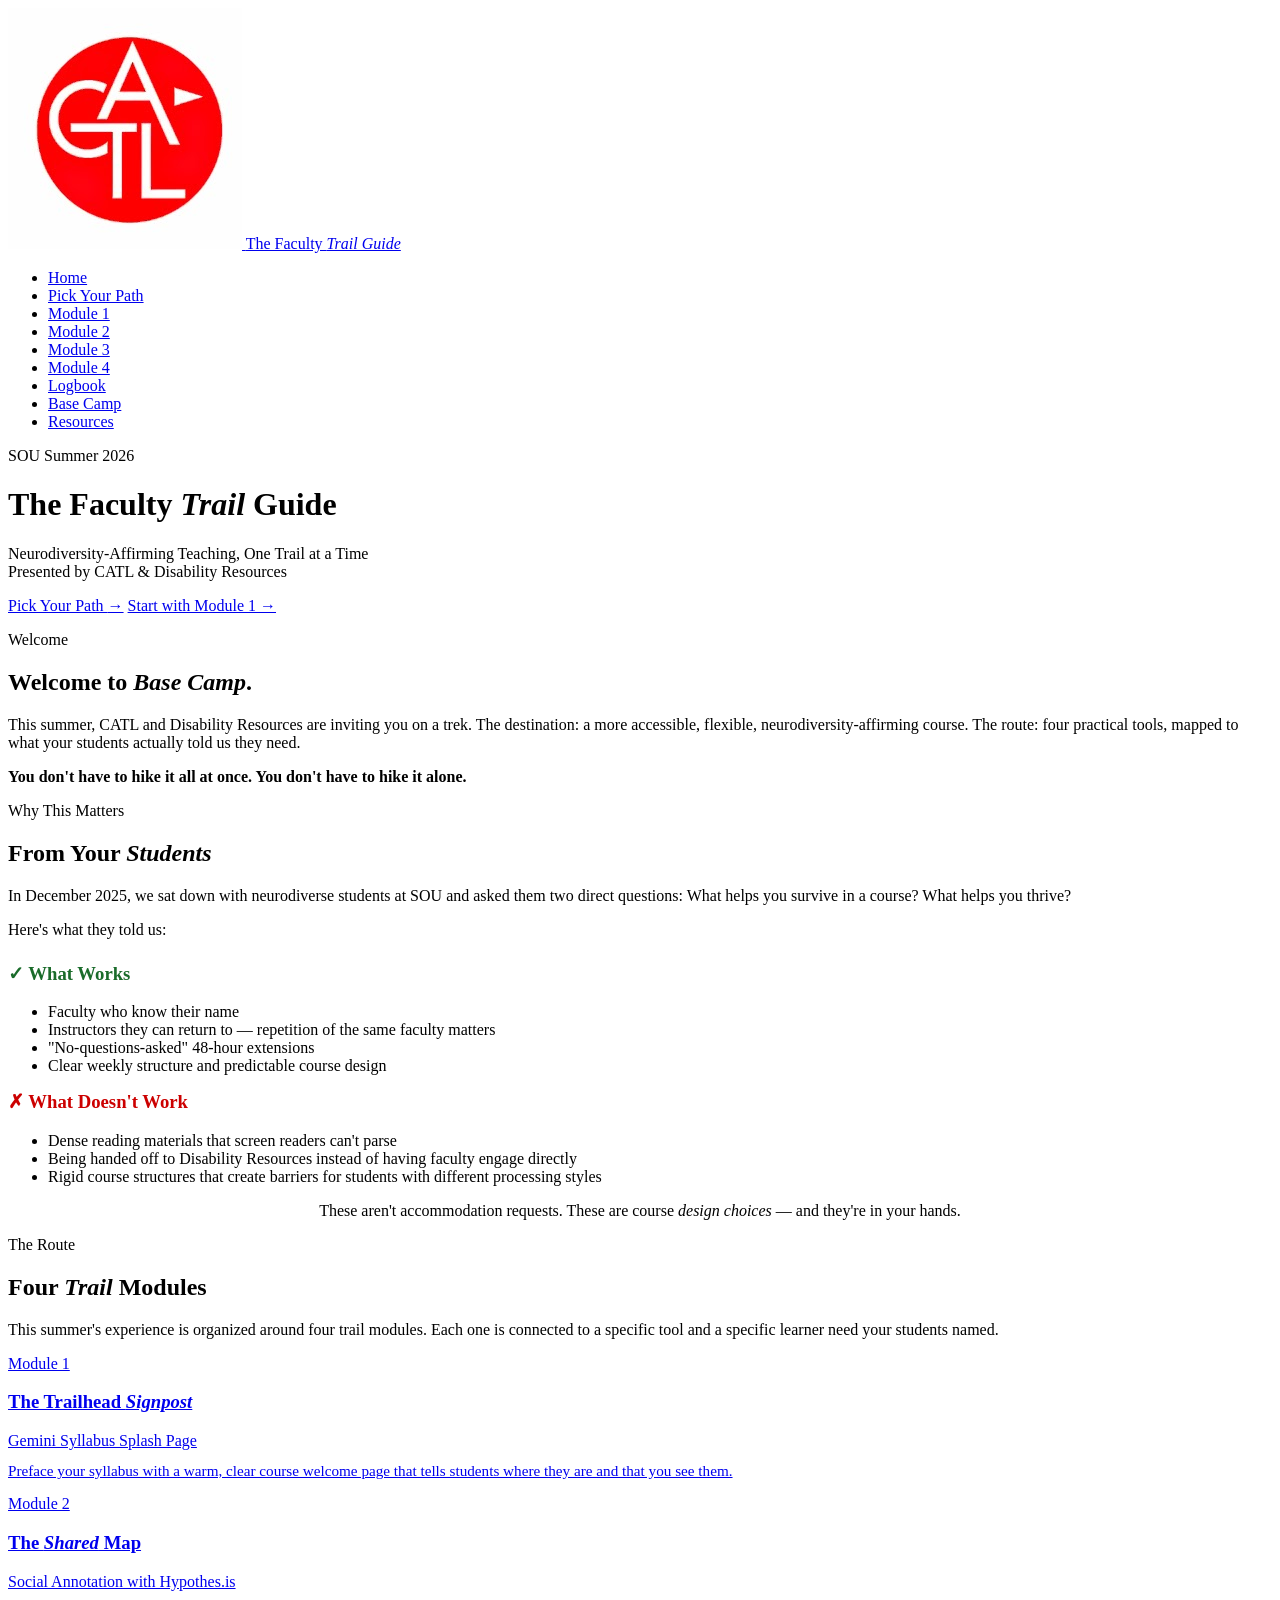
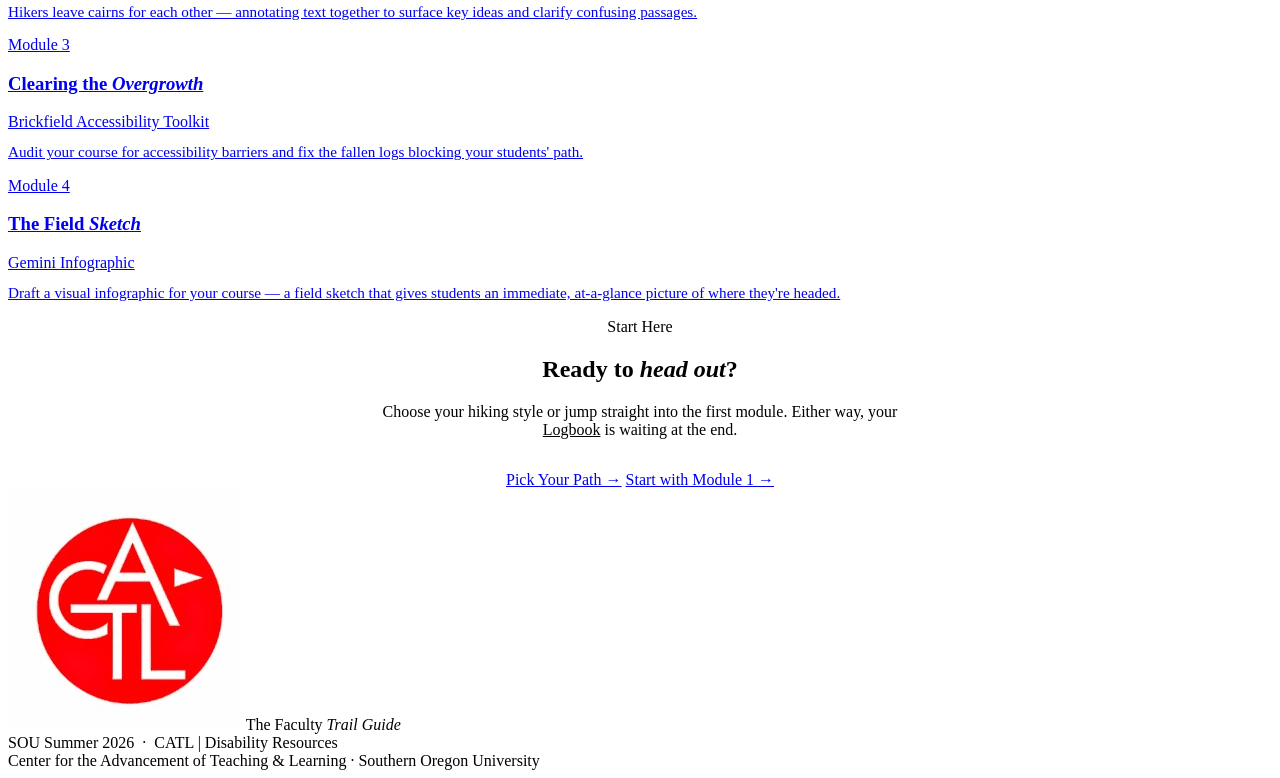
==== commit 5e397b9c: "Add files via upload" ====
--- a/index.html
+++ b/index.html
@@ -3,7 +3,7 @@
 <head>
   <meta charset="UTF-8">
   <meta name="viewport" content="width=device-width, initial-scale=1.0">
-  <title>Base Camp Dates — The Faculty Trail Guide</title>
+  <title>The Faculty Trail Guide — SOU Summer 2026</title>
   <link rel="stylesheet" href="_shared.css">
   <link rel="icon" type="image/png" href="assets/catl-mark.png">
 </head>
@@ -16,81 +16,126 @@
       <span>The Faculty <em>Trail Guide</em></span>
     </a>
     <ul class="nav-links">
-      <li><a href="index.html">Home</a></li>
+      <li><a href="index.html" class="active">Home</a></li>
       <li><a href="path.html">Pick Your Path</a></li>
       <li><a href="module1.html">Module 1</a></li>
       <li><a href="module2.html">Module 2</a></li>
       <li><a href="module3.html">Module 3</a></li>
       <li><a href="module4.html">Module 4</a></li>
       <li><a href="logbook.html">Logbook</a></li>
-      <li><a href="basecamp.html" class="active">Base Camp</a></li>
+      <li><a href="basecamp.html">Base Camp</a></li>
       <li><a href="resources.html">Resources</a></li>
     </ul>
   </div>
 </nav>
 
-<header class="hero hero-paper" style="padding-top:4.5rem; padding-bottom:3rem;">
-  <div class="hero-inner" style="grid-template-columns: 1fr;">
+<!-- HERO -->
+<header class="hero hero-paper">
+  <div class="hero-inner">
     <div class="hero-copy">
-      <nav class="breadcrumb" aria-label="Breadcrumb">
-        <a href="index.html">Trail Guide</a><span class="sep">/</span><span>Base Camp</span>
-      </nav>
-      <span class="hero-eyebrow">Community Gatherings</span>
-      <h1>Base Camp <em>Dates</em></h1>
-      <p class="subtitle">Gathering points for the Trail Crew — and Solo Hikers are always welcome.</p>
+      <span class="hero-eyebrow">SOU Summer 2026</span>
+      <h1>The Faculty <em>Trail</em> Guide</h1>
+      <p class="subtitle">Neurodiversity-Affirming Teaching, One Trail at a Time<br>Presented by CATL &amp; Disability Resources</p>
+      <div class="hero-btns">
+        <a href="path.html" class="btn btn-red">Pick Your Path <span class="arrow">→</span></a>
+        <a href="module1.html" class="btn btn-ghost">Start with Module 1 →</a>
+      </div>
     </div>
   </div>
 </header>
 
+<!-- WELCOME -->
+<div class="section section-paper">
+  <div class="section-inner">
+    <p class="label">Welcome</p>
+    <h2>Welcome to <em>Base Camp</em>.</h2>
+    <p>This summer, CATL and Disability Resources are inviting you on a trek. The destination: a more accessible, flexible, neurodiversity-affirming course. The route: four practical tools, mapped to what your students actually told us they need.</p>
+    <p><strong>You don't have to hike it all at once. You don't have to hike it alone.</strong></p>
+  </div>
+</div>
+
+<!-- WHY THIS MATTERS -->
+<div class="section section-paper-2">
+  <div class="section-inner">
+    <p class="label">Why This Matters</p>
+    <h2>From Your <em>Students</em></h2>
+    <p>In December 2025, we sat down with neurodiverse students at SOU and asked them two direct questions: What helps you survive in a course? What helps you thrive?</p>
+    <p>Here's what they told us:</p>
+    <div class="two-col" style="margin-top:1.5rem;">
+      <div>
+        <h3 style="color:#1a6b2a; margin-top:0;">✓ What Works</h3>
+        <ul>
+          <li>Faculty who know their name</li>
+          <li>Instructors they can return to — repetition of the same faculty matters</li>
+          <li>"No-questions-asked" 48-hour extensions</li>
+          <li>Clear weekly structure and predictable course design</li>
+        </ul>
+      </div>
+      <div>
+        <h3 style="color:#cc0000; margin-top:0;">✗ What Doesn't Work</h3>
+        <ul>
+          <li>Dense reading materials that screen readers can't parse</li>
+          <li>Being handed off to Disability Resources instead of having faculty engage directly</li>
+          <li>Rigid course structures that create barriers for students with different processing styles</li>
+        </ul>
+      </div>
+    </div>
+  </div>
+</div>
+
+<!-- MANIFESTO -->
+<div class="section section-red">
+  <div class="section-inner" style="text-align:center;">
+    <p class="manifesto">These aren't accommodation requests. These are course <em>design choices</em> — and they're in your hands.</p>
+  </div>
+</div>
+
+<!-- FOUR MODULES -->
 <div class="section section-paper">
   <div class="section-inner wide">
-    <p>These are the four community gatherings for the summer. Trail Crew members are expected at all four; Solo Hikers are welcome at any.</p>
-
-    <div style="overflow-x:auto; margin-top:2rem;">
-      <table class="dates-table">
-        <thead>
-          <tr>
-            <th>When</th>
-            <th>Topic</th>
-            <th>Location</th>
-          </tr>
-        </thead>
-        <tbody>
-          <tr>
-            <td class="date-cell"><span class="tbd">July <em>TBD</em></span></td>
-            <td><strong>Base Camp 1: Trailhead Orientation</strong><br><span style="font-size:0.9rem; color:var(--ink-3);">Welcome, overview of the four modules, pick your path</span></td>
-            <td><span class="tbd">Campus and/or Zoom link TBD</span></td>
-          </tr>
-          <tr>
-            <td class="date-cell"><span class="tbd">July <em>TBD</em></span></td>
-            <td><strong>Base Camp 2: Mid-Summer Check-In — Modules 1 &amp; 2</strong><br><span style="font-size:0.9rem; color:var(--ink-3);">Share progress, troubleshoot, discuss what you're noticing</span></td>
-            <td><span class="tbd">Campus and/or Zoom link TBD</span></td>
-          </tr>
-          <tr>
-            <td class="date-cell"><span class="tbd">August <em>TBD</em></span></td>
-            <td><strong>Module 3 &amp; 4 Workshop</strong><br><span style="font-size:0.9rem; color:var(--ink-3);">Hands-on session: build your splash page and Gemini infographic</span></td>
-            <td><span class="tbd">Campus and/or Zoom link TBD</span></td>
-          </tr>
-          <tr>
-            <td class="date-cell"><span class="tbd">September <em>TBD</em></span></td>
-            <td><strong>End-of-Summer Gathering: Logbook Share</strong><br><span style="font-size:0.9rem; color:var(--ink-3);">Celebrate what you built, share surprises, talk about fall</span></td>
-            <td><span class="tbd">Campus and/or Zoom link TBD</span></td>
-          </tr>
-        </tbody>
-      </table>
+    <p class="label">The Route</p>
+    <h2>Four <em>Trail</em> Modules</h2>
+    <p>This summer's experience is organized around four trail modules. Each one is connected to a specific tool and a specific learner need your students named.</p>
+    <div class="card-grid">
+      <a href="module1.html" class="card" data-blaze="01">
+        <div class="card-num">Module 1</div>
+        <h3>The Trailhead <em>Signpost</em></h3>
+        <div class="card-tool">Gemini Syllabus Splash Page</div>
+        <p style="margin-top:0.75rem; font-size:0.95rem;">Preface your syllabus with a warm, clear course welcome page that tells students where they are and that you see them.</p>
+      </a>
+      <a href="module2.html" class="card" data-blaze="02">
+        <div class="card-num">Module 2</div>
+        <h3>The <em>Shared</em> Map</h3>
+        <div class="card-tool">Social Annotation with Hypothes.is</div>
+        <p style="margin-top:0.75rem; font-size:0.95rem;">Hikers leave cairns for each other — annotating text together to surface key ideas and clarify confusing passages.</p>
+      </a>
+      <a href="module3.html" class="card" data-blaze="03">
+        <div class="card-num">Module 3</div>
+        <h3>Clearing the <em>Overgrowth</em></h3>
+        <div class="card-tool">Brickfield Accessibility Toolkit</div>
+        <p style="margin-top:0.75rem; font-size:0.95rem;">Audit your course for accessibility barriers and fix the fallen logs blocking your students' path.</p>
+      </a>
+      <a href="module4.html" class="card" data-blaze="04">
+        <div class="card-num">Module 4</div>
+        <h3>The Field <em>Sketch</em></h3>
+        <div class="card-tool">Gemini Infographic</div>
+        <p style="margin-top:0.75rem; font-size:0.95rem;">Draft a visual infographic for your course — a field sketch that gives students an immediate, at-a-glance picture of where they're headed.</p>
+      </a>
     </div>
-
-    <p style="margin-top:1.5rem; font-size:0.95rem; color:var(--ink-3);">Dates will be confirmed and added here. Watch for the invitation email from CATL.</p>
   </div>
 </div>
 
 <div class="trail-divider"><span class="dot"></span></div>
 
+<!-- CTA -->
 <div class="section section-deep" style="text-align:center;">
   <div class="section-inner">
-    <p class="manifesto" style="font-size:1.3rem;">Not sure which path is right for you?<br>Start with Module 1 and <em>decide as you go</em>.</p>
-    <div style="margin-top:2rem;">
+    <p class="label">Start Here</p>
+    <h2>Ready to <em>head out</em>?</h2>
+    <p style="max-width:520px; margin:0 auto 2rem;">Choose your hiking style or jump straight into the first module. Either way, your <a href="logbook.html" style="color:inherit; text-decoration:underline;">Logbook</a> is waiting at the end.</p>
+    <div class="hero-btns" style="justify-content:center;">
       <a href="path.html" class="btn btn-white">Pick Your Path →</a>
+      <a href="module1.html" class="btn btn-outline-white">Start with Module 1 →</a>
     </div>
   </div>
 </div>
--- a/_shared.css
+++ b/_shared.css
@@ -1,2038 +1,16 @@
-�PNG
-
-   -IHDR  l   �   v��   sBIT|d�   	pHYs  �  ��o�d   tEXtCreation Time 09/09/19��d�   -tEXtSoftware Adobe Fireworks CS6輲�  �prVWx��_v�D�?;�� �N�Y�S0��IM49�8{`-}@�v;�--�h/� �ݫ�Mn�����4��u�����I~�������n�J��nꪩx�MY5%K����,��7@%Tuţ�+_�e]���@-_�X��⫲��/리��p_��Q��j��-�^/� �g���X텞�a�a�a�a�a��!%���=H��Yg��Ⱥ�����L�Q�k@�cN���TB�;��3U?��C֡Ī�|R-ci�c=;��چ%Oi�y�?�f��m�s�ňd9��O;������,�� ��u�Ɍ��b���Q2;�K:ֶ�w�I���W��[��.��
-����~����j	w�A�=��!�-��x���b.���6��^oDP~O�E�}�9��pn�0��-����B�����-~�/�ϡ7�[���$N"-�n-���u�� O(yA�/��-o�]�)�7-��{��`��|:��r��m�Ӊd�6#F�/����'I�q��H��Q'!H	I��O�Q��|mNkB��������-1�������9���5-�#�m�GO�x��.>~��u�yȂ��-��4-m�e��n���8���-V4T�:���XM^���p%��f|}�K���-�𧢈��-�+՟��	pV�z2�;������-�߭�_n��B���o�	��p,h��wj�� }��C�ɣc��{-�+ez-[<t�!k !-��r-]~��{ Φ��T����0�}��Tk+\�2���5�rNg���7)��J�^<���x�6��nG���=�VLcA�|��V�5�\{7Z�-7p��n/��?��
-Kʗh��J�y�A��T����Vx�<�ۗz��i{���|7��a0N�����GĻ�l�����F--��5�������qο� mM��R����������-�o�q{�n�'���=HW>
-Q`�a�a�a�a�a�aƇ�Ox�_�3�����;��~��=�`*   HmkBF����                                                                   )�3�  9�mkTSx��}[s�F�66����N��{��ݯ�����Ap�DQ��PCR��J�-	[�����~Y��;�=8-G�-!�	���~���8��}={1�͜�����L�w;��෣�Y���c���ގ7S�h����,]�����n�ֻCoֲ���k��c���y�׻����cg{t9S�SƊ��Vڊ�\*g�;?8:d������}��B�([J�m}�L����}���fmL�y�sp63��Cv�S��{iw�Ѱ-7�-��v���b�`���#l�m�� G�r�gm�y{DGt�ѐNrHǣ��6\�\�:�-kp9�c-�96p�e+u��ia�b^ �'	l��[7Q��dQ��/!_{�-O�ZD{4Ϭ�?ڂ�h�՟��GĨ��2F�8F�-�-�D�}~bh��X}Ǳ
-1�B�;�e>�=ی���1�8B�mL'�tB�$�LBȜ���T�C��-��t��1�(��C��i�?��}b�����e��-���P�c���MP������������a
-w��Δ7-.G���U>s@7"J��}��|�S�V��i_SM�٪f�P	I�@�s
-[�n�Ұu���&���6�愠�]Bn�$�B��.��dW-�� ����-Z� 2�6t������e�������	�pB�ZPI�
--�����1��L5�Z�ճ�v��ѳo9F/Y_p%E�)���td�e�k-��������v��x�E��eÐ�i�M��υ���1��ny�2-����p�Y�(�	��C@BWS-�>��C���Y��������@�ƁD�d�8|C�r#���Ȓ_����~<�(/����si|��3�����l�-W}:%��N#�*���F�����m<p�:AG�N���@�t/�F -� ��/���C3-*�>��ns/���h�--�в-�L���=�������~�8ʟ99�Pl��EPTE�$IŤ06-�Q�����4@��Z-I�x�<�L��D�dNg9�-1Kg*��YƊ-ie1�Y��h��Q������-�@�=-�=���Ac~��OWE�6zia-�UZ�tU:JO�(u0�7f.x�Y�+N�-�4bv|�/'c�8m8}`-��-&��x���4�%��JШ�JШ�ٔ��)�>q�Wo~�%���P�j,D���^�D��:��Qb=6�� ��C09�#���n�p��F�L���R���rQ�+�:h�i��U�69����Y����������H6v��`z�Mo���؁׈iK��P�j̑��)��J�u�hF�Y)vš�-�@��hb�͕Y$d�Si+��+$�V�gQ�>�$����${Z��17��r��-d	]�-�i ��[�1-p�-�9�V�n�󮜪�	���d��
-��6T�D`�Hg�Z��8X�M�F:����YE>&,1������1�b�!���ʲ�G�`+ )d�2�f\�@�9��.��&<GD-wN��T�`�9�6���ˁum1^�/�K��iS��O0�<&--��0�����O���Ƥ�B�.@?s�5%Wbr��$왃�����%"M(J��N- FE����A ��T�岈��j���3-�o��!0F�Y�o�X*��e��N�-	��3��-2/�(ƿ͊�[���=�j8��8F���~}8E�h�8��9��]Pj@����o Z��G8}�{�-�����z� �-K���W�>g�~%|����UId�M�-S�m������}G-"��A��b�\�i���������?�t�-e�-�-�.�S>�P��,��
-��/ٷ��	[��,��]��g�a��|�-�6�ON��v�Q�g��,h��-����L��$�0�Q,{#��qu�-1�����A�i�aI)���y8І�
-���8�m�ԛJZ-�b�F�-�SJ -a����}��ǔ�l�-;����X&(����ŽG�) b�ps��\Eu��G��`�M����r�=��;�/�-z�xP�ݵ-C�a�V-C���T�N--�V�j|-�����.�z-n��A��I��Cf�B���wQ�{�ȷI��f��y���@��}1�-��������c8�C��ϑ��(��_؅F��،׾����3�k�PV� ��8��-Sז,-�]k񢎖E�"-K�1�v��c�Bv<-�0��_��e�z6��>%z��"��UX,>��'����]Z@��u�w�M�PRT�}
--��+�3�w��Ѕ����\3���P!���.i���
-�x&WE��S悜0��cG�	-p�-��A4�N��f�y4EB#���d�"IEK��$�O}t�-�8�8pݜ���v0Ŧ-��i�:�J;m*#C�F!{x0o�H��D��Uu�A+>
-�*�U�(�w�}�u�O��y�=-��s��Qv�A>B���a=yd���zӾ��Ċ=�T�|�f-$-��|��_a�+o��2-�Q<+`���4��T��^���:��g�+\�&*)-����`�'�5��B��+�@�?(�q�a.��D�ؤ���-ꖭr��8��?`(�ϧHd���
-��i[:E� ��2#0iZK��0�!�A�����LEi-11Xb�k���JW-�X�@'�I�))H�"\��_�ܙ�[�وw)�-�I�G.�8��b��%> C�x+$��tBS��*��M�-xS�jKrI)��9"�������'ڿ��pb�L�Vd�̎����?��:׳n�I-�e�	��H���8�1�w(���-\-]�K��%-�����A�-�m����w�Q-]�Dl�%E���n�vI:][�W�]��GL�6^E�|..vy�t}��'�������C?`����-�.=bE���M���?���m����*-���~#t��-r����\f���-8�I��n�&>��g�� �M.��e7-Y�7�7Q�ڜhSM�	֩[A���pp���<�dl�&@�h�\�2IW�]��	�)osR��B��i�d+H6t�-,�	�"z|�_�����$�F-���GwӍ<q��y�I��jBk�К��Z�����	ן���&4��f�B� ��\h��Y4�����c.&Y����D�"��j�V�}.�6��^#�^�@���ŵ��咸�Z\ĵ�`94�Z���-b<n�&�	�nR�n�-�%N=^��$e}5�MIh�Zh-���p�,
--~dt�Iƶj�H�^��-�4U�J%����1|_{��'9۫]�Ƴǰ�h`�-=�ˈ�2c�F$�=L���ZH[�)@'D,'�&�/.�bǹe�69N�e-.*����#�Q���-;~��s���-��j6­cK���ڵ���&^�(�/��oY/�p����X-u�-�ٖo�Fo�N���M��-;Κ`5��X{XA-m�Vd�yB�@�yDY�_���t}U'�e��r�w�^G��,�;��t�pEBs�ƭ�6N3wmjz���-g�Z��'��WT������D7��qK|�u�T�c�j����b-Iۉ:<R	��$���3��yl�<����;N-�m�ol�{f����2�b}K��3����}�-gM�<��m��-�YP�('S[�Uѹ-�ԲD�>B��cS�،9��ΰ�-�k}���\��J�k��s��e��>��i���16�Z
-����S�d
-R,@�vQ�`�/����a�-yu�p�]>?$�e=�1a_�u�NF`(:��s{-��T@�w�®}M��|D}�2�)5��ii�-aw6�خ�U��V�է��,��d�N�⼝KXb^y�۹��v#éS���`C��f��� --nL'r���nx=����ǯh�����-d:�����C�¿�<��gwM�;�����=7�It�K��t���{����!��O�����!�-B&V�z#�{e�|-Li� ���m̸�m�V4�P�u�"�p���������Li�V�����Օ��w���o�n��ٺ&�B�4�e�}jl-��-W	N��X�:;?�=v>��/�u�1"�`}y�h�r�
-�"��I-�v^��?�O��������Ǒ3��j�M�k
-�?-t��~�>;��Yݤ��#|���g�R=��K�R���C-H����G{i�>03Y�����0}�4C)-b%�����^M؋f���\jyvN��=��-ͯQ�{m�C����;�ػ�w������-����$����-��[�I�r�LR����Y�d��"�Mq�₳�1��sf#���w-���l]T�OX�#�����0¸[�E�.���sv-�c����=��
-=�����z��5gל�F��{�,�}S��-f�F��5;��F������(���9�0�����f��5G�-�F-���蚡�0C5C�-]3�2t$/]3�-fh�f蚡k�^C�-0�����j���-m�-]3t��7���Օw���]d��f皝��Ρ$a������욳�-ή+�jv�1�+�jv��y�ع���9����9�������f��f蚡ם��ʻ���ʻ��k�^W��+�j��+�j���v��Z��#|</�:|���X�$[gq���#T䳘�찥��o�0���b�0�f�~��)aM����h[z�rh}fF��5-v���=_��b�RV��1j�y-�%�.O]�~Q��Y���_��mrm�r��~��-*ט�r���\�]�E����m'OT���D�����-�裐OCG�l�-�3��5�U�����k��z�z]s�C>U&�-�$Ƒ[�6���<�=���[f��,�587y�J�]M�g��>���K��?����a�\Vg-V�ȴ���=�-��&�]V�-���c:���EިO6[�LsnGǊ�O�-�OfE�Oc��h�\o�h�D�-�*���s�K��=�l�+�q��cW��'�(���Xi��\�	��=<�Z_o!�Z�6Ck�o`�	k��ggj3�=�-I�5��J�����@r���-��-�y->cG�N��u�F7�$גG�K'̻��W��m��·�l�+=�hEZ�"�����>���9��وx=P3I��|-����@�E�s��o	��bk�X��>$fU�Kd�U1�L^�d�mt6��-�GZG���ia��̄Y��ف����l-��M��jdǯ-�?�����;)?�}c
-;���`(�c��ɳ��bV ۙ��l�(�Z��T��W#�g��H�F�?0��-��O����Ud���B9y�ӕg,�w���X-23��h�3-{92	4D_;-y�0������-3�Q�=�b_Z^-�=αm�-	w%�!�F��J9��`k�(׈�r�mh����v��׈�Z��|�� �돮g��-x��+Z��uz�Akዘc�`�5^�1��Av���>b������F�e�YN���0���ﲒ7�2-��6�ߒ7��;6%ސ~���&c@�-�|�kQJ>�a�m�)�7b�Q�-��F����˗����|�ؖXZ���3i��w"�[<3�"d(�~I�Y�����ُ<���
-1���)�+��T�2���\E�g!�}W���D-s�����cS�G�^�Q�ڈ��LBE47]F�g[U-��_�� �}+� q���n�-]3t��5C�I��qk��ﱣ���?�y-�Iz[���1>B&�;C�g�O��-dg�-M��Gٹ�cT�j;��lb>�yRy�W�����~�H�����!�-�����*J���O�*�.�1��7�86a����ƶy�f9�Y�u�KV�w�]6�O�=��'�̝�ۖ�"�'�W�a�{���r��cx��q����Q������ǽN5�:�;"�|�eK}�&��y�ċ����J�-����#$--3��&l[-� !%�ވ<~4�<���˖�r-W�
-�'�����'��_�;�	o#[�y� ��s����.�:z����eǚ-5��-���#�&r������4���W�;�����cͫeKC#Y�Ѻ!MȒf�&<R~W����->�
-�f�:��0�j�2)[XU0F�yXg��x�7#��.�O���-�K0[�A�-�慴ھ�ǥ�9�K�b-�������s�k�#�"�M@�"�T���-�C�E���(�v!�װn�Ì�촐��	���B�^��cYDO��c=<m�
-�L�Ϗȭa�טM����W��˲���l�C-ˈƲ�/��7���i���9�Qw������pKeog�R���ٸ�eS1��	��yu����л��q�q��)ATt����0�w]L�?H��ėb������R��w����Lt���N���\Cqv̲���-���ד�nn6G��>�!DH�]=�p}g-�L-Z>�F���s`��j?�=�3�j-�+<,VH�a��}}��5-/���ewt�����?3���] zp�[����5MqN�Ţ-��d6�H��o)�9���ö7��_�-�|T�-�[��،��S-6�M>g�W��t������ɳ^.���"��4�Tezq�3OW5�m}��=V^|�ZG3�?��&�-jIw��\|-i��-�T!����(Y�Q�8��Q[X�d�(-|�oX���/W��.����>�cݖ�Z_8Og�Y]F��]��y�6�\��P�����;ShbȮ�_���T�-+�V,�&�Dkc�X#��B-��\�$1�K�!b{Su�?�ޟ��G�
-��B�����*z���-�Tn$.+_m#:S�-x�������砇�D-R��{��3-�*-�<��fs�吆��L����=���wzg3�S�y�~M������~ ��p��u�$���D��$uˠs<�����g����bxx6�ٯ��L�w-l2ж}Z��b>:m_����X�C��{vS�^�^�Y[����h�;;-������A�l��&��-���r4�=�_Ϻ�#���� �-�IA�-���a-�?��|�ߣ�nz{{mwp1d����-�a����v6k�rH?�iч�����em-�ܥ�#8�/�6��#�Gpq{�-��-O`ѡEo��-�n�;C���WCچ��G�p���AI-�/\ba���;4;�3��H��[�9��}���`v�9������O�E�i��|D�B����������z��8�v/Y��wz�g<=D�C�:�l#��SԲ�b���໚�m��.�H���|�-��3�q6���h��Blم�̌s\���h���+l��Η.w�v��h����	�S�6�i�`��6Z�N{�v��W��z�뎼���1-������i�/�ST�����ã-�)*i��G-X��H�-,�U���KZ�<��`�9�P�Ny�;>c쀧L3���z�Я�v��_1z�uV�-��z��PjȔ�z�^�8-b��-<L�`�vz@��pȝ_a�n�5��8`�������|���sj�s�t.-�\�{����.�)�E|�9R�n��]�F�eǩ˚2j��-����k��ws<��w[m�㠍�7�����ۆ5�L�]s-O�۴<-���6�%"6�t�g{ǧp�{ǯp1d�-�-_���<�ۣü��"���5�i����y�:-bs<D͝�;;��G���������b�c�F��-�tEP:���݁��&k�;�f-k>����{;p-x}�_;�o���lc>��5A��8��Q�-z�S��loc?��fmL�y�sp63���C�ڇx/��.6�鷩�l�{��;G� �۶�9��P����>��C�7�M�s{DG-�$�t<Z-l�U-�U1C9��r:�:-�slࢫ�w�:--X�-`�$�̀W2�-�ɢi_>B���c-h�晕�G[-m��������Ѡ[���h��Co��@��m-V!�Y��uG�L����c�1|�>�-Gh���鄐N���I��a�w���Gw�V-�m-�Ǹ�-�9���C�'	�陡�-H�š��n	(]����+Sos����a2=H
-�/���9*C����`j�j5�0�k�)7[5�l*!�| HzNa�e�RQ,-[',-mR�l�nN:�%�Kr(Ԭ�R�Hv� �
-�o�N)k�l@�X�-�C�Fn���Z��b'`S�	�j@%u+0Ԫ:����L5c�R�l���j��[�ĚWRt���	NG�_����o-�a�M�?l'H�a�Uv���=�i'H#}.D�-/Mw��	��t˫�id�̘�����F�N�7-���H���	ƻJ!�zN��9��(d�m-H�I��#�7�� 7rK�/�,�%��Ai��ǃ�2�b��N�:��w�=� nY�x�pէS�L�4�1�� �IQod:Ȯ^�����t�a1�iaj-O�b�m�]`��C0��\l�0D���(bȺͽ-J
-�e�2�,B�"�,2e"@�2�S�>f�_�����(��HlB�E(��AQ]E�P$���pG=ǆ�� -�hq$��Y\�,3-LZ�9��r��qr�?�Xq!�,�=���:����;�a�A����'_=;h�o����Ȗ�F/�"�A�J���JG��&�h �K�I�!�FXl����X:NNpr��%��x���4�%��JШ�JШ�ٔ��)�>q�Wo~�%���P�j,D����!;z]������ �-��!�-������+,�e\#Q�-�~m�r�?qؽ�+V�u��"�-�4�/mrrǁ��6Ae��Oc-鉑l���t��-"v�5b�" ��sd)nJ8�RcD],�wV�]q�|�-g�+��se	Y�T�
-c�
-ɤ��Yԯ3I�b&ɞ���~����1��YB�xf�8F����u-C�CD����Ob�󮜪�	���d��
-��6T�D`�Hg�Z��8X�M�F:����YE>&,1������$/Z֝�lD]�0�����q-U砺��_��-u�9&S]�����k�.ֵ�x-�-�/1�M�?����g)�9L��d��t7�1)���-��-wMɕ���3	{� !��4p�H�R���Q���E�}�K������?��[hδ �E����qf�-b�\:��Y\8�-r$���?�sȼ-��6+�o�n���<G��p����2���y�����2^tAY�:-pj�h͓R������TW���g���?�'��}Ί�J� qE��&����-|��{������`y� �r1[�ߴD��n>|'�n��,���%��t�'J8�Ż�B@���%��<aː�� ��뽠� '��|�-�6�ON��v�Q�g��,h��-����>4}c�wA�]${#��qu�-1�����A�i�aI)���y8І�
-���8�m�ԛJZ-�b�F�-�SJ -a����}��ǔ�l�-;����X&(����ŽG�) b�ps��\Eu��G��`�M����r�=��;�/��?0)�3�Z�$-�8�N	-�-J������Z'L��!.-\��Z�|���+--�d�+��h�2Iy����o�X���A� V́`/�b���)���K��p�~�#)�Q-S�.���� :6c���}e����1�#��?��!�Ե�K�g�Z���eQ����-�)����-O1������L�lT�}J�(�Ero%��X|(UOX��뻴>�{�&﬛��>�����3�W�gv��-�-��%�f����B$-�]�i2�
-L��1�����W��F�n�=��t*��5�̣)�q' SI*�X�L�%��}���� ĉŁ�s�2�v0Ŧ-��i�:�J;m*#C�F!{x0o�!8�],�a���9h�G�XŰ���`^Է���I�9�gA�{��>�3�GW=�'��38Ro�W�"�X�'�*���-����SԀ�a����.À�����N�/O��%����}z����X���T	[v|�˓���C��וS���8�0�b�ylRWv��u�V9m}-D�0�yˀ�S$�uvyqY��-�"y��z��4�%�f�-�܌ �L�la��4��,1�5����+�@�\��$�۔�c�����/}�L�-ҀlĻG��#�=z����K��S�i����JUT��lWl���T[�KJy��<�Ζ�%\<���υKf��"Cev|�-��y�׹���ӯ��(�.�?�"6ᒢ[NR�T�$�.�-��+zƮ�-�#&\�"C>�����>W���?z��{���'����=x���yJYd��o��_�m�`���q����7���<&��\t;�4���_�ݏ���[��� ���*�o��o��G/��-q3���I�6��`�Z�� �K 8ç����<�dl�&@�h�\�2��;|@߉�&X���I�6-Q��Ւ� ���r��&����Q �I��jRk����Z�M7��)��A��')�	�IBk�B[@h]z�I �/�p�I��jB�Ihv-�
-B{̅�˟E�I/�<�b��8�mQM�-i�i���"m�X�e0B���lP\[M\.�˭�UA\AP�CӬ�x>�"���j����&����^*��r��-ן���&�)	mZ-m�X���A�����n;��VM�-	Ћ]أ@���-��[-����}����l�v��-ò�E_���c���/3�kD�äx����u!�tB��p�o"���q*v�[�i��[���`z�;�e�/ϰ�w�>��p��r��f#�:��}��]��j����.����	�--���QW�1�m�&�k���4Z)-�t-�P��	V������6iE��'�-�7��R�^��:�-�������z8���g�yl���+B��6n5�q��kS�c���n9SW���=y`M��Bl�֗�&��-�[�+��r�-T[����H�N��JpU'�e��	8G�c��ᵌU�q�`�xls|cK�3�%���[��x���u�P�[�8k�P�A�l[N_�Xς�G9�ڪ���]H��%��2�-���f��a�4w��_�/X�˿e}���0�W���r��e��>��i���16�Z
-����S�d
-R,@�vQ�`�/����a�-yu�p�]>?$�e=�1a_�u�NF`(:��s{-��T@�w�®}M�a_��Q`SjZM����l<�]�������O59YN��؝$�y;��ļ�n�s=����1��k� k�!j-^--��M��D�r%y��>�8������W�_����Wqv��Sٞj��sßD���	NW�[�׿$^���9;WX�4��ë���b�ȫ�G�g����"_�ƌK�Z��卒�qn�V-_�-�g�נ��P�5��/����*-l�d�����U�%�)��X�:{�˛7�>�h�\-B�D9$_d]���p��_S���~��y������-!�_��v��E7i���y���T,㒱����PR�0�=��^ڸ�L�#n7L�<�PJ�XI{şy}���W��l1;�Z-�L\fy�#z/G�k���^��P��x�-��#�.��]�~4�+c#�#�(���_�����h!��$E��y����nE8w-{�|>;opv�-��;;Ǜ���0C5C�-]3�1�$C+z��w��͚�k��9z�8��q-p:F�A�evn��\�s��k��~�c��
-�K���2�U3t��5C�C�zȎ�?s��cu�Bo��9��r�^sv��5g�g�^u��k���-��-]3t��7���Օw��tٹ���ٹf��s(�Eع��������f�ue������蚣ח��ʻ��}-�ʻ��kv^'v�+�j��+�j��z]����9����9���/���ʻ���ʻ��k��]��V �_ϋ'����:�*��Y�+��>Y>�9�[���&-3{),�sl��7������ɫo���g*��gf�w�^�`�߸���i+�+eu�᜷��YB���k�/�qβ�����m�k[��Eo�;�o�3`^�-�3+��/Z��X�,��<Q]���]WOTKh�zx��B>e--��z��p��|WZ��k���f��f�u�<�T�dr��Gn!��^��H�� 6���&2uk�qm-[��>H��-�~����t��l�-\�/-����8ky�Z��n�#̊������C��T��G�#-3_U�m����~z�&�3Y����:_��ʴ���=A+<GN�-My	-��8��-��{�ʳ�d�B�5s���^.�Om�-��}��������II��5p+�󄵏k濳3��<�1�k&�-d��b�����3��{x�-��-�;eR0׵�ȓh\K-1M�0��^�V�S��<m#�~`�z�^J�)O��-&���!�h��̈́�ns	:�A�>���֍H��o@�-�|�,�)u��a���c���F���5.�r��-���� ��^�k|+��&�_��-�F�O�W������� �}��5��쌏�&LQS��W��l�M�^��n�������*�>-�����&j���'�/{�M�-yz!G!j#"
-2	��t��mU�r~-��?2��K�O+?��|J����ca`�1z{�-��Z�/�� {h��F�����j����$�s��� �Ij�+�Ud��hE9y�ӕ���m��>��yi�HY�u���G�+����glD���$�A�x�Y&�7.F�f�ZB���Ĳ~��q����Uř2y���[lw���-�,`�--<�~��A9C�����`{���촷ob|E�y�No4h-|���;,���^t�G}��K=�j�[��������̢-���g��\��Om��P��r-����ObTdϧS��W�=αm��J>��m+�+���謍Jq�����u�'̽MK�y�ۉ�W#�8~e����\���	=�L4��D���3uf�Nf&d�g�{��0oq��S-��s�xfc�-�#d�+�3����Avv���|��8
-U���K��1͓����|����d�=��QQ--���K8:��$ ���~rU��-�8�����}��
-���!����y��_��C�1���+;ģ�*�ʡ��9�e(f��T�cG�����vnǐ�����ct����>����OA-��-���8�e�IĽ}5���;"�|�eK}Q�#�|�����J;}��l-��$bc_o��[�/y<�6ц=�-kXA��J�_���"�W5:��F���u#^^�4�4a�-�7y�P�2��-��!���6�F�(G�?%9A_�D[��6���W��G���l�(�q���Gb���2���Ûф,ifk�#�wfĿ[���-6�_+ȱ����1Z3ػ�c?c�dG�t�ʂ�3��O~��5�t�ۓ~�㒿�+�.�~�}0�1����]�k!���X�-�Z?[4�����`���.��jX7�aF���-��f�+�+?�^��cYDO��c=<m�
-j��,�#�x��5fS/q��U��������x,#*�:��s7¹yZ#�u�p$��|���^o+�R�ם�ԡ�zX�l*�Z?�1��06��4c��)����݄�<E}�����]���=?�X�|��鲌k���^�'��2�������0"^w��ՊT�Rm��d}��ի����X7ؒ�������m�-�����i��|�����-은ѷ��}�&�X-����T+&�1�ʭ��ះmo&j^U%@>���-�c��3�*���}7�4�bt��Htx�4ׯz$nc�d�N޸�ٕ�7nᘋ����&�ӗ�YhV����TIxk���/W62��䉐��U��ޞ|_to��h\V?�8�����z��7����xg(���q�˧ɤ��<d��ia_�@��˕OøD-"�S���ׯ8�g�1.�BN�oQBgȖ[�s'��o��u#>z�l?įS��=-هL����砷�DkRy՜�}��y�*U�7�CZ�R��I�s=��-�5@���_�'��3���D�R�I����7��������@>_�䫟K���%��j�3 �\�?-r������,����
-��G��]��ž�fᚅd�y{t=k���f����.��NU]kͻ����Ñ����3��Kx�'�[���e�>��n�ó��~��fڼ;�`���������i�zF'��n�B�����׳�}��V��|9�Ύ��it��bt�9�5���p���r4�=�_Ϻ�#���� �-�I�5g?�����	���-	m����b7������;���LY��U��;�5`9��Ǵ���{�X�2�6[���-�a����#���a���'��Т7D	�-a�ݝ!��ѫ!m�_��C8���B��4(�_��b��iwh--v.g�'M�o����-�T@�����9������O�E�i��|�gy���ΰV~�3���K�j<���OQF�B���N;�`����9>*�6�n��E� r�`�o��sth^����̚�£�F-UX�e�33j�q�H�h���+l��Η.w�v��h����	�S�6�i�`��6Z�N{�v��W��z�뎼���1-������i�/�ST�����ã-s��;��!��� n1�;8D���hM���&s.�l��ɥL+i8�F�ӂĆ�8�M��8�3`P-�,F�!��y�S���+�u���iN����챣|V�Qڼ�C\�2w�>;CX��w�p;����-;���^������i�F���[.����q^���w�wô=��㚶��-O'��V��8h�ƍ������aM4��\���6-ςnj��@��^-0q��[���i-�-RzL�p�b�i����Z�|�s��:��K�Ђ-�'���g����1�?���!��p�����s�c=-b_u<D��<�@�n��   �mkBSx�]N��0���� ���Æ�����	WM�����- �2�����*5X�|D�Z�=�f��Lc��(�F?
-������h�Ҷ��-B�L�r��Gp�od�g�d/�e>�f
-9��]�W��A�\��\L�f�[xi�lϣ���Ts1�H	�Q�l�H�اE����t����(S�AZ���_Y �X  LmkBT���� 4�                                                                    x���k-U��,��*UB�6�T�@�PT�BQ�6Q��Ђ6
-֗�j-k�%�F1-l�P���h��-N�&�1&X�b�ͯn2Ǟ���ٙ�33�Ν{�|��Ͳg�w��{�0-�0-�0-�0-�0-�0-�0-�0-�0-�0-�0-�0-�0-�0-�d���QXW�3EܼgUM��x�_���z`�ؿ�>o�P�3Ix�oN���x�ۄ!D��������G���s�-4%��~c�<����{�n-�G��޶�sI-#�G���!�-X�?2� m��}��Տ ר�߉�G7.�-�ԠZnj�<�U����q����5�-g~��'k}�;�sfA.s}��u-��xL��=;-S�-S�1eL��HF<�~�֗���}�X�e�r_����>V�k��Z��������X#�x ����P�g�@߈���,��*�2I�g��,�A��Z��OV=�(�5b2t�0p?"��x��	s��.�0�y��	s�n�0����	s���0�q��	7
-\3`h��	zDy�>
-&�A~���cԕ�	�pP�y�������}@�׎1����>k�'�y�	����	�$O�/�lr�prG���I��_����ĳ��7���~�a�'썼�ܹ��N�4O�8�-�����7��-x��A&z����8��u�`�'�<���>�~�;L��r�ւ&{�N`=`�/�7�B����N�3�-�ɞ�;L=k-�/�2�v���"�r�ւ�{�N�xoi�|�~�-O�$�6��;'LCT��	;5(z��ߜ�[/��\-������T?H�'��A`?��-��Pr�ւ"=�0�i-8Np�,,�9S�	S=Hk����2Y-سP�:-���5C#����b�?CԜ-��n�mAf]�?��\*v�ζfXq��xp3�Z��s�E����;!Q�p\����禢ۂzOІ�ķе�z�]�|Ђ*~<%�}�(��8mAT���gcO]��M�j�J��-��`���U���l��}-J{�<Z6��-��8 g�-@�����)X�-a��\A���	���-��8sGU��=�-�/wk��?-����\e����_�B&%�Ƥ�p��������J�-.�W�Ý��l���W���04)�$��e�����<���7�¾�]�������Y��COX��"���H�o�Wxȥ��U	�� �q�5��I�������7�t�@������l��qs��	��_V������X)h���3u�`\O��������-8��=Q����������3����e����?v���AH��V��i{��H��o����=}y-<��8z�<X?���]��ա�������x�n�q�ɢ��H��iQ�_����u-�u���(��$��O�7�@-Uk$;T�س�p�w?lom��y+�i�������a���}!�
-L�-����o���5(��E�M��L?+�~M8:"��4��-���-=V
-��-��YAQyS� �����-#"2w�����"4w�d����!'2wٞ��۝!���A&�-��s��AH��w�
-���=a�j �S� S=a����֩��-���T�|T?�4OX���*T�_����5-W�W�]�o���@�cZ���x���Cؽ��g�G�n������Q?/�G��a�-��A&y�����:yֆ��=�-�#p~r��������R�E^=a�P���c�C`M-�}�L���A&y�R�������Oz����)���t֍	�����՝��?F-=a�����-�����fO`--����l��b�',���e�j�1-�߁}-�����jx��pZ��T?�OX-Q��.���o�����L��1���	�#��ߪu������T?�OX-Q��Ko���?F�<ayx���3��a"���=�7��~�]��T?HwOX&�������������ֽ�J���N���.B�x7�+l��������rfTgOX6v�,����k{Ηk����Ǡ�A:{�������v�L���� F�-�E1'  
-�mkBT���� K�                                                                    x���O�G-��/`�=E$5��H�=�%\[c�������KP�V �\�x�����u�K��^{�3k�R�*W1nu��=A�}�,��<�̳ϳ�xԼ_�� ;�������gfg �B!�B!�B!�B!�B!�B!�B!�B!�B!�B!�B!�B!�B!�B!�B!�B!�B!�B!�B!�B!�B�	���G��-��}w���3C��E?Bz,�0��[�y&Ϣͨ����Akq��1e�y1����߹M_V~3��[ڱdCJ*k��������6T,�=��1�/�đ��3yW���T,-����'Z&Ll�D�U.�M��Um�O�Թ�uȌ��@��I�ߡ�Հ��L�?V�㗮����\�����#� ��A���ԅ�_���;��tUo�CE�=��V�Z-���.�\��^¦SW�Di����2Qt�AE��?�I�?а�{z,X�e_��2����g��Ii�q��~T���6b�XG��������,��ma<�gq��2���4�;�j�*�5�
-p�3l��V��ƾD����?���@����x㍧-�E{J@�-��ש�7�M����g�wQ��\_Κ�h���!��m��+��ρ-iB-y��ΌI-�Ub���p�kDa����*�:�7�Bב<���ظ�]8\ntv���Ѵ�W�r���EB�N�I�y��-��r���8辯�O�����}�M�Y;��	��T��b����k�Q(�_+��1�@������-N��N���g�~*m�3�#����k���lF_ ��.݄�:צ��h�+<{��d���w
-�㧯:P�nƗK��0d�u=-�](c�e�ƥ��F�ȣ�]?��(���Mhwۚ/�r��fW�}H�Cb����������\�����3�9Ul�@������� NU��*s_�y>�Ks��2��#*�P���^%�y#���Z�Y�cU<'?�����\ {�>�ߒ������y��-e��F*s��J�w��×��}�����O���q�-1�־������c�>ti�-�))�Sս�n�����xl����F�K\���-��~*m'~�� ���������7cW�^���-nXnR~*���O��e_�6��ؚ���G�~1����}���!�g�zZ�Ǟg�:&�'b;��y���_��c��	e�Sv5�]Gm���p�9j��y��f?��Ok����-�.-}�ڝ�z�<����?�#<ԟ�+	��Z��h��,�ƁS�6�p�fw���L��axj-�$�Y:2V����Ag�.����[��h��J�w���X�y���:.T�$x>�ӯѴu��;��F�S�S-�VI;&�_c�ݜż_5��pPu�"��w�o-��f9�7��m�e��-�͏������C-.��?��_G+ ��
-E=T�or�����������6-4��*�Fp�6_ʓ�ªp��3��q*~�bA����O�q��	_uh:y�^c6On��h�]S���x��3���-}��R4}�-�-Nm5�"�[<���_c
-c��#?M~����7�m���\.����j���W��㷰G��I��l\7V�KhF߀�Ma��k��1��Y��`�����z�$���8�}-�-��+~��N-<x�.W����-x+V������#)�\G��q���_��f�܇7�����+�Z��kޑw�F���O^P&�-���a��1����B!�B!�B!��Xx�_��7��ɹC�b����͟�����Cv��W�ۖ��&-f�!����NzQ�:���,��삽��iF��-&f]���hu�#�V���h�D*�)��>a��q\2�m�}��dطmm���gpMU'g���.l,o�wh6��<�O�?��%[߇wl��a_t,��Zۻ[j�i�Ϝ�cu��f{�Ly���ԟ��¿;Q�F�g��2�������6�wmi﫨p���Ȓտ�nm/L�E8N�ac�ޮ���-�E�(����'����&ߟ2F|4�`�_��z{dO�4S�ܴ\�-?�����0.���rPX �IT��5�WL�sPq���_����΢TW�-ڒ���̹��S�A�E������?#�n�q�}��gp��x�&�^I��J�O�I-�^��o_��0�WaWs����pP�O6����9�V���}��ԃ����-sL�j�g$Uwl����)8�sPY�N��s8s��-��ք~�aO������36v^���>q�������Y�b8|Zl�:#�8��������ٿUx����o�CVs0-�C��S�R��to�L���ɽHJ�T�6�6'j�8�: Ɓ-���ڟRZ����:�k�J�b�M��$)����>���m=W�]b��{�L5�¨�$��Z�8�i	�����������la-i��h�p�}�"џ���$��I��"%�,�G�tj������B��O1��Ɍy���şp��86
-uJ�'r��"�u��ݵfb��"�d�ɪ�N�F{U��<��OZ��F�jQ�p\Y��`R��X�}��0=*'?��7��p4�a4-�;	�h2��MY(i��qN����gf��~vbv�s�sZ��͚��3�q��]��_��>ï���5_-�g��yG-��YL�p>��Q���Bw��N̦���9Q�&���&e)�rl��;x�X�O�����I-�k�'��2TNqa��  
-�mkBT���� W�                                                                    x�흍��8-FSHI!)$����FRHn��w��-H�Y�-�x3��ꇤ� ���s�a�a�a�axI�����Ǐ�-�'U�{�������o��_����ھg�W9�-��������������o'�GW-{>~����J���l�����o߾�����������)*/���N�\��ϱ�o��v�[iZ_ձa�JΝ�/:�����6�O�-��-�92b?�T�����l�k�%?������_2������1�B�-�s��Y��5�>�:�> �c=1������O�w�-�y�^�- �ڶ,��X��z ����u��sM�#גU]�>H_���y�Y��v�!ۉ���_m�i-�Ru��s�]�X�m�_g�)YY�)�m�]�y,���m� z�1��a�a�axE�ߓG�ק��o/�Y���-\�k�6��x����j��gH������������|�y��u��.�������\���a�æ�M&�w����k�#�ϐ�$?�]�M�o��\��Ⱦ,�/��ڥ���Q�@��~6s?)}��,� l����-�gX #�v�Q���g�-�-�B�����ٙ^��u��の�uh��m?�}{]��.~�}�v_��J;�x�o�gJ���Y]�޳�@��.�)��oqC����?}�>@��X���ߘ�'-� ����(�W�?�����������������	�źv�Ɣ����O�ʙ�R������v�[K?[A}�?-�w����m�Ց�}<G�c�K���1}���u��x�Lzަ--U��0-�0-�Pc[��<>�g\=��c��}�M��-����ggg�����	�Ǆ����-B^��k_g?��F?���� ����v0||؎��=ǧH�P���g�s��/�hؑ�I-�t��~�{����n^�}���Z���yD������5����X���Wv����O-)�"��c0�-�vY����--��Z��|~�_%/�,��p\��ɹyΰ�Z�/���;/x����s��_��9?�-�P�ܯ5ݻ\�[��y|�����č8������g ����ʱL{�?-�0-�0-�_�k3���>���������z����_������\S��-|<�)�b|�����7��a�a�axn.��t�-a?l��^C��vk��ؽ#����~e���)��3<3^�����k�dl�c�&�jK+���o"e��<.�ʞ`���^(3z�����u
-���l�+6���v��<���ï�-�k7]�/l�c[`�O����n}���򚄫�-�G��뎱���zt��^v��2)?;Wm�r�5��-o�c����Iz�?�����O��zx��{�&��!��e�z.����������"ѯ����-��1������Gg���{+ҏ���-l�w<�=}Gݽ��Fƨ�^�)�����zI-p�G���-��K� �֜�{�{���e��-��G��12��ۭ��q���iumf��>�.����}�����~�a�?-�0-�0-��[u���+�7�Svq�����֭�y΅�
--�?ނ��}���X��w�Ŷ��v�?��ߩ��D�����Zۓ�-q/�?߳�=��<��~����#�������>���Fk���"q��z�r��Q�o	9��r�,��n�Y[;-��o�:)@�-`ק-�7��({��߯�S������@�µ����K��9���֠�ɸ�>:�n�3��
-_[�_*�mt�cm��C>�q��S���L���<�?�<n��ѯn!��>=���<�6�;��ǫ�s�����a�a�a�{�xˌ�\�ފ���p-x�?0׋�#�5����z��я��c�]����x^��l�򼠕��(�f���:~����٣^l�i�n�59����W��~�\;�?v�n������6e�r������UbS~v����^��U-O7O(�|;+�S��G��4|?�f������*?�r���W~�2�o�N��ٟ���S�9��~d�a�����և���mH�6��m�X�[��J����~�s.��y����m�4ٶO���|B-��d�����/������b5��ɿ�y����U�?-�0-�0-�0-�0-�0-�0-�0�.�P�~�*��1@G\⟿��K����rKX���s2�(ߥ�纎J���8���'>�X@▼�Q��Q�b���q��wx�-�b�)����_�K|���v� ��1��M�6ke�e-2Ǜ��5��9��-?K^�E��~�9�ϱQﱮY��F�8��N?�~;:=J<������-�t �ĒyNA���g��C��	\��N��X�K�s)'�^K�g\~��2}�6�}Գ����)�-�n]O��r�-^���j�~�"��{p���29w�6�-�/�.-�z-v�:�+�����M{�W�-���JY��Z���굢`%��-�Ҥl9����ힶ�-կ�#O�Uz+��U�?;���s���d�~-v��N���D��7*.Y�+v:�ye;��8�}�~���|���+ÑޅN�9����}�{Bƞ#t���x��խs�Xɿk��S�V��/��uJ=o�-G���<�ջL'����L��:�D]�6�j�f���gL��z�/�+ؽ[{���-�r��C�M�Y�q�~��[�-{�y������y	c�zA��������;��w���9��z�szW���H�����V�ax3� ��� �%�  �mkBT���� n                                                                    x��=�-E���Xp0�� l~l�\�-.rS�@��Jb�&�D�24�3/��:�����vV��:�*_g�L�B!�B!�B!�B!�B!�B!�B!��(/����?����_�MO���~�{��">I_��.?�������HZt����[��Y��z������w�OO������?/-<8���pK�Y{����g��-9����Oׂ�F��c;��-y����z��J�� ׯ��fz��x�����ƫ�������=J������^�)�-�1�v��%��["�D-�uO���;��s_�_�[�=����k�[�7a����:Olu�q��R���`��T�)��5|kc�<���>m�9�B��-���r?�t��|���+N�^-o�J�����4�+�m��i�óĚ�+�����\-�z�?�['��z�l��]�8���-��-q��]{6�S��?�0���׋ܷ�|댠=��z������3�h��2<�����nx���-_p��-녞��y�^/懥��V-���%�1G,}~�/�E�������-��Z�-�{���G�cw��ճ��{j=��}��q�ף�#��SX��s��eF[�`붥���џ=ڜ�`s�����hs~
-��]��zп�~M6X�w���A���:x���j���u�g��s~O��{��sQGa=��c���9>w����:�\�^��ǭ���C�'�8=��n���xn�!��Z���=��_s��/4��}(t³�g��>��ek���G�Z-�1�{����V�����3-Pz�N���l��rs$:%�|ȏh�'��g�$��iI���u���,��z��,���/������V���o�{ZѿD��*��/����eI?����l�GQٚ�����������1�l��c�'�-k�o����_@�-���8�vMK��`��=-�%�s�G-B�^�����񜴤�7$�`KD$����-�ۚG9�<����~~KnOWN}��un�\+F?�)����˶wγ������v`�d�g[��ݣ�MN/��ۉ�=b��֚Ϛ/���y?6�u�g��Ad�=�Ŷ�ﺵ�/���ܯ�s~_��U�w�d��2��y%#ֱ�-+s����WÛ��e��~I�V�g�������e���{�=0^a�zk���߻�^��XY:,�yj]�7��9{�j��%Ò�5�Qxc����cl_�g�k�-�}����}X�1�0�[�����<���xW���C��iֽ���o��ٚ?z�o�[��-=a�����0����^ޕ'�5�s��^�=��/��[���z�k�h�\�{��^X�~�G��`����_xa��f��-k�-a�W�ӻ����ɞ�����F����1D�|�x���/}�����wU�덢��߇!�����(�[����?����<I���u/��^J�8�G����V���߸v��v��H�A��-�������f�3Kߗ��ê?�/c闐�~X�g���S��~���`9-O����?��G�/��G�������~��_�B����]-l�t�^ k�����߃\�-g����S�ۂ� z�����-��|�������Em�""  �mkBT���� ��                                                                    x�흍�-)-�-�q ĉ8�D-�^��>׻gI@���X�jjg�iЃ����`0-��`0-���?������ϟ|�:����s�� e����Q����3|����ӧO|�:�2|�����.�}��;�7e��GF������O��6����_�Q�v��������]T��]�^�ˮg��{>pj�z���k�u��o{-�y���ye����?��{�-�������x���/-D:�-�3D��&򈼹e�^H��y�i#/OG-�z��Ϫ��߯_��~�
-:�sMe��#M��3Y�#=�2��-Q�����Й���[\s=E��8�}E>�Gȩ�T���-ڲ�-�T�g-��}������Vf���������o�SVw�-zV}�.�/�>�~�<Vrv�@>�!?�U���������1����<�#������}-����=�F[ ��~���QڋB�N�.�.+푹^ed���Lo+[\�-��-k���-d�W����(}����6�q��$�#�?z�6��Bө�i����?�L���7�!�3�O_Q}Пu���o�-�-��[�=��tk�ȋ��M�����!'}/�Ƈd��r2��_�C���ﲨ�:����--��`0-:8�����o�=��+8-�4}�۞�c�ĥX�dq�{bU�����q��©ή��m�!�ƶ�g*Ϊ�U\z��[��GA��=^�+ru��{��LV����	�U�?)�V>�ғ��)�-�x��|�Y�ҁ��g-i��\�yi�^c�U���o��*=�-����!�����T���Y��?rf�g���-��W��s�ʽV-�n���*�V��X�#�=��F����ϫ��+[���F�~�yH�\L�~��[���O҇��h�5�ݵ����T����o��w�|Sf����ӟ�+���)���;���F���;:x-�������)/�OS�-y��U���o��2��e�)Ve3'w���gGg��=�J��^��`0-��
-ľ����u k�U,�Ks�-��-ؑ5�n-Y�,��bXw{-���w�&�����3�Qה��N��Qev�	�]��Ʒ���gcH��˞��i����{���A�3���I�8��h��w��d��u�w�����U-I��W�q���8�����I�>�+���@��p��-Qş���Gc�Z�����\ƪ������U���ߝ�]���/�:�����3d�;ɫ:gB9�R�����|GW~����w�2��;�fz<AǏ�ߊg��_��l����y����������=����U���-y3=� ��[�6_�����3]U�_����-���k�]���]�ײ�2��;��j���->��t|��+�i5���n����Οg�Z�Y|<�1NyŬ|E7�k���������?����z/k���>�<���=�Α}N����΅���>�u�Wy�d�ʬ���dz--��`0-*��\?W8�G������Y��-��:����Dg��c�g<�-��2+��������'�W��6��qn؟{�r�u�"w�<�Tk��.�-�\�r���n�O����>U쏘~c�#T?��+��y��{�Q��,�,^�qF-/X��v8�.֩g��3}�ȸ�OP��-~n%�hU�G4���(_��sn|W}Tg&x^c���,F��������ѭ����+�-<���#+}/�Uw8B�Rh_�����|�33!m�r\7U9�m��({�ѝp���ve��w��[���x��G�������]�߱?g;�,�n�ҽ�ow8�]���ו����b�����?��OV�=��Z�_����-��#�ve�?��v��N_W��������r�YL���o;�����1�g�9pV^�G�~>�[_��v�NO�S�-�3-��`0������Q����[�-����	veO\k^8 ֔��v<�Zbz����\��O�p���b�n$~�}���o�z�3�ј-mK�-��vU���]^�i�N���W-A��#��x�딫���j��t���--q-��:���E=�-z%օ�q�)Cc��Y�E����q����yRG�-�+u-(K\�h�P�'��*^ء��^���q�=m=y|K���vūe���\��rȊ�4���=���{W���1����;=ݷ��x-��p�;o@>���Ș�T\Ԏ�+-C��=*�ɫ|��G�J-O�C��W]��x�1.��ﵠ9_E�б��-��V�q�����)v�(��ʑ}��[G���-w����Ǻ-���{-�o��-�S-dו_˞��׃���2��-;iT&�w*��w�����:�����g׭��S�O��s���j����%Z�[~_˯d�֮���+�������w]��7-��`0����]��k-��I�u��+e�L]���ւ�oA^���;=GR��?� �v쯱�;<��y�� o�$N�1紈=:ߥP�V��u��<�� <&����3K�yC��/�4��-r�)i=��*/|Ύ^�]�Q�NН1q�G���w>ù{��-<F������V��r�2�n��lo�؍ا�|�m�o��'�qb���Ӌ��r�`e��ef����6
-0�lz��sA�_������x7��췣*�U}��R�%�+���C�����_�	�ڟ~I\�Q��~�k�y��#_��jo~DyU���^���`5���p����k��o�?:�-�ˮ��C����w�������>?�Kv��:A���}E:���_�n-+{��u��=����r����q͓�̳]>>��d�}+�����|L������0���1��`0-�l���e������g:��׺񶊝�`W��,3�O�?���]��\9�P����~�[��kO��W�i�Gc~�)�-�-<�w��.��3q�}��'v�u�w$V���n��v��(�r������5��2���S;W����k�_�K�ϔ�8B/���h��E�ՠ�'�9�w?K;�x:�x�<��|@��c��Ͻ����V��y���c��@ۖ�S-w�8B-��q����]��=��2�l�B�e6V}e��������R�(�������	V��e��ZT-��4���ad��e2ޒ�+n�Y����B�����Tq��S�����ߔ�<�����[&�=�f��[|�����s�z�P�)G������}{Zׅ�3���n7�j�p�W��wf�t��E�w���[ǽ�;�����`l?-��`0-��`0-��`���{������~��������i`oL�y�>uo���i\q��K�|}�� ��7��Svu9�G���쯿c¾#���>�,�jo��w{�Ն�-��ݲ�L��=�mW����2u_�����8د���jo�?���k��D���߱��m����w�>���#��}������E:��OۡO;<���s��y����}�ڛ�k�}~����|�M���'8CT����o+�[W���������U����Q���r'����\��'�t�TY��w��z.D�=��W|��~q=_�� y��M������������Ǐk�t��bS=2��|�ұ�y�N�_}O��e���摽ۏ����tL��S6�q`C���j-f��3�#��ܰ�?z�1-���H���]������\"�W���]�����O;�2'@���@~tG��:�����{��u����7m1��Q]�PW�V�2�S���z]ϥz��s������3��]v�����xwҞ��:ڗ>�y��`���$j��w�  �mkBT���� �`                                                                    x���K[W-���E�Y�+��l/db)�J'��"�����S����u�)���^${`0;��&0)��^�h�*5����:�4���ߝ��z��ܒy����/��瞣�s��݋W؎-�n�/~���6t�c�3|f�-Cf<F`�e{-��\�����2f�>EC�	�xN�����/k�N`9��rd�E�u?{�����-c�ǵ�_6�/��-�ˆ�eC����пl�_6Y����q&M,��?��?��пl�_6�/��-�ˆ�eC����пl�_6��=���u���=�x�J-E��-m��{L�C��~��71�\�"�-�b���5���M�����O��ݮ0���-��m:�x�F������w5��axj��zhؼ���]� ~-m�9z-��O��Yi��L,��ӳ�8�t��A�؂�l�6��\Ae^��"T�kQg/��A~�eL>L�9Q�-v�=��{xb����yӱ��R�k�~CS����7��a�>2� -���S�Mj-si�m)r���?�y��o�a��WhyŦ�@#�-n���~���5�����-�-��>�� �j�o?�����̅D��}�y~:S�u���0|CU��ſ�#���u~��j~��-P3`s��u����,�P�?��������'q��;x�-��l����١����|-3cm(>bC�78$�q ��ɜH��E�rw���������q��_֗��
-�x�'<ik�l�W��n�Kߣ
-P�r��%8�#ZY�-�ߩ���>����������m�{��e��_���x�]	ꆧ��r-f���#�jW��Q}-���	��ڏa����gKԚjCQ� &2����ߠ��I}�hu-%�ͅ��-��>�--�-8"�o�c�>�P���]�g-���<=xU�;���Ä�9�;���YKwV�b9�N�pu�u�g(�~7:����������{���	-���!x���u�D�u-C��;Q�2G"��%���-� �ʠ��3y�k6_�>�\,Hz�c@����BU�G>�P�]�����/a(��E��}�k\/�?�-�g,-�v�Q�����P���0��_�gѬn�r��E�V�O�AW��`:H���?@����пl�_6�/��-�ˆ�eC����пl�_6�/��-�ˆ�eC����пl�_6�/��-�ˆ�eC����пl�_6�/��-�ˆ�eC����пl�_6�/��-�ˆ�eC����пl�_6�/��-�ˆ�eC����пl�_6�/��-�ˆ�eC����пl�_6�/��-�ˆ�eC����пl�_6�/��-�ˆ�eC��ɶ�a�a�a�a�a�a�a���߁ꀁh�,  ymkBT���� �6                                                                    x�횉m�0]HI!)$����FR�?6�c<lHٱd��-t���C"��+��RJ)��RJ��������kJ�߃�-�L��_SU��n7���s����s~�u�-U�-U�yy9�c���������/Ju�z?��i�����>>>~� sm��+�v�u�Ց�νY�u�8����uN�?�WP>�1Js��WiV�����_uK�E��ϸ�/r����_�gK�W]ױ���EY-�cl��,[��T�YH�T��������������}x���L#}A� ����G��V-�7���^�}>�iҞ��-�-����i���;}�LJ���X�&�T�P�3�T�#��ߨ-g���J��l -e��'�=���?�͘o���n���a�����|7��>��?ǐ�U�%�;�������/�m���N/��I����f�Qփ�z{��<�d��6�d�n�;������Q��m�{{�5�$���iѦx��g<�$�"�^�%=����RJ)��S����t�e/�֔� ��a};k���_��y�?�9Ԛ�l�z���}m#��G��Kk!����k(�9�G��1�����z��,�Q�&�l�iV濊����#_�<���3�Ξm$�^9g-�{9&�w�&��:˙�u��f֚��R��:ֽL+mW���W^�-��z%�I���2���lo���Z�f?�k4�W���-�#��	?V/�c^��!�!{u̵ʴU���ٷ�A�����Ge>G}�?�����v✽��3��X~j����{�zT��A�O^��ʰ�>��?s�y��|����G)�P�</1�1~2�ў׆�R/�7�� Ӿsm�sr����"�(�����2��c�Ϲ-;�~�u-��)}����<�U�1�g���:�a�p�b�5{��3�(���k�!m'mʞ����2��.�~[�)}G�κb��XE�L��������p�aԃ���7���7���Fy�0�@ߋL?󞕹��Khi�@=���RJ)��RJ)��RJ]M;�;����j�;��  MmkBT���� �(                                                                    x���O[e-��?��P%�`6A��8.-%˂�(�Q�E�5�,&��%B�M�&�,x�-[2Ht$̋M4�%#[IȲ�A@GJ���ڮ/��9=�O�i9;k?����s�S�}�Qdg��YȐk[�D�-R���޻�ޏ���o��|fѢ�-v#�X-_�CY�1�����۫�/�����?���mV���Y����I\	�J�oL�\BT+��*���:�?����:޿AT�ٚ�������Nw���Wf����׾�Qj?Z4���g�{�������T��//K�K��T{���o#f���������%��^e��2�����/꺨�2��B�[)�33f����S5`kj�h��tN�_N���{6���6n�	����=�+�g�ñ��O�Ύ��F�-M��Wmuo�o]�N�`�-��y�Ͷ����K|i�f[�C��čm������u,�A��D�~6�A��S��=�����ms��п��qܗ���E�~��|���Eٜ_l	��}���c���1�Ǌ������?�����v�o.J���2B]~T%���Cmm8��8�q�-X�yh��������Ke=��x��MD՜��0��ú�'�axn=�blg;������7G-Ж/���j���x�g�6�ӿ��?-�E�8��"�{Y_&�-�t�{�?q��Ã��G�|������kx:.�]ۙB�5��J�xy�����@�Ƣ�Z�"�N��Ɨh˫���O{G�kz&q�-��W�Pw|-�Y�ҿ��_���&0���hޛ<|5�8yy�gx�������{-ٕ��w���բ3���E���H��ׁ������Fֶ���8r�o�����ٌ���+��Q��Cx�������Ax�;������Su�	�Lg�������߫G`p�����m����U�8��VR��-����m4Do���/V���s;s��s?��p�'�r�B�_�ԩn[������s�����i�?w�s���r�<z�nH�'�s��3�[�Ęa-g�8�������>�"��1?��X�?��4���y�����=��q]�,�_8��7��/-�����d���=����?nz��Q�?w��-G3����B�OA���}/�����r��gC�;q�:.��2��w�:-�п���t��	�t�Ì�wN��߇��8?f�;�[BFܗ�u=Y���Ks<�����s�5�t�������x�?���-��>?���-��;�)�;uK��6(��ȼ�"�v�8�=��>�Y�]Y-/_�1�j_V���p͠ڛk3��C�;����[���g4�Y-�&����h$-�Y�j�<�բکlĘ�����Z,�o�q�}��[��s.�~T{Ύ��c:��Ҡ�7���޽�*�����Rj�b��s��IJu��_��Qs+v:s6-�;+������]�=�ŵяcmw'��--&�o�.r��g�g���|~�^B!�B!�B!�B!�B!�B!�B��x�a�a�a�a�a�a�a�)���@]�r�/  SmkBT���� ��                                                                    x����i�`�Qqqqq���-��!��	�C�O��Ml�S�$I�$I�$I�$I�$I�$I�q-��O�9˵w���O�o]�s-�s������,�Խu˲<^�0-��t�c�}�av���=��7����_��{V9��z�}��ٿ�^���s��_���y~�?���}e�z���۶���������-����@��w��E՟-�k�$I�$I�$I��                                         �@?
-���R�*f  �mkBT���� �H                                                                    x���oU���V�E%2�%DH�ۨQ6���*Q(��ҕ�M�ԍ�⬴�^�& ���*ikVM�&H��Z�bP�G����)kӸM��IM��v'Ι�=�-uv��t�؞s��}�̹��B!�B!�B!�B!�B!�B!�B!�B!�B!�B!�B!�B!�B!�B!�B!�B!�B!�B!�B!�B!�B�?'�X�&��~��e
-7"���͆u땲=����m-;�-�բ�s�ė�ݻ��-�p8aP�Yَ��m ,�`��e�O(;��t�������F$,���^���O���XmpM%j���i�$�	�^����3�����-ߍN|����{Qf�-esCF"V{�]�e$�_�s�7��yW�۴�G)�O��>�D]3����l�%D��^�����}�a�!~/| ����ڴ�G-��3�U 7��cfv%��#fT�23��W���ݶS�ͫ��*ߍc*�����ތm��{�f"��g��|�P�����r-��6*e*�xZ�Y\�ڣ�MU�[8;��e�%\<�ݘ�	��}%�Xd?����Ǩ.�Y<�!-��1�-�lž�q�2>��/b�7Z���ZS����ڿ5�=6�� �- -ͺ-h�׏����jѯ���Y*�+m�ѳ-G<�1��J��X��-ϥ�qb�2(������ؖ�>1n?��ϑGܴu:1�Ih�g܏���fc�`�C�h���--���^q��Į~(X�߸~�]�p��I����V-���R�o6fڧ<�Ǿ��u@��6��F���?�X�2�����z����K�z�1w�-<)Ե��J�BQ�O~��ɏ��"���bse���sjzǢk#����8/5��U�c[)��4Z\�S�%nႫV�<9��8���K��:-<y_�mĬT�_��ql�����BQ�����ѯ�n�8.9P�mS���5���f�̶_e���7�Q鴥EB�L 9o{�*^��1�P����X�zɈ�1Z��`���P���4�9���af~b���H�p��;��T
-?Vڶ�����*�y��gK����-o��&�~K6��9߱�ߕ�u�=�/�������G��N�N���/�����5�X�Q�{�i�+����o�t��d���-���������`��?-�
-��?���j��?F�S�D.��ψc�N�JA-c�=�����/ѻ�9-�o@��0ʵ�_-?~��1���kJ0��S ��M3�6�t�^�9�]����-�ԋֆ*CݫZ�+��-�K�BA�?b9���)�g�+�b��,�n�B!�B!�B!���P�w7��韔�~���H�"�1�m�ʼ�^u$��X;-c��sU�?˙-�^ԩ�i��t�Z(R��f��oۃ7��:ue錢����|x�s�Ƚ6�!��p����,�������k6���wX2�&���;������Ƚֺ{��7��B��Z�_����	��j{�_0?xa5w�l�_g7�Zd��V�9���g�{͊�x�Z�Qw����@S��-����x��SO�*i���o���,gw%/FF�>�-Zj*�J{�ׂ�!	�7��8���'|��lR~��r��yRr�uж-���µ|M�y�']^��8V��˱	����2�?U��^�0q�QU�>W�jދ=��_��-�3�����W�{���7�B,6�����-;�-�T�ޣu%������k�S)|�7i�\-�%w~���-f�i��ԜA�؎�A��a7wO���kd��]�-Ƚ^������-��{ D$-��A�0����3�����W'�E�ӏ��l������_@���m���M���5��1�;!�G��\�\hD_@�]��k��Ĩu�t�܍ל�AU9��?Tf�_-��{���Ou����-�/��_��K�9���N�ǰ$�����B?ل��1�fOj��Q������
-Ƚ֍����{F��=��#-���39�3'��_���Z�>��`�-^_�-��
-ɽ�>����i`���ϵ�׿{'wفv��:-��U�&ׇ�t�1.~܋�?;�d�_X��~�w���9ŷr�__Th�g[p��1�^U�x:�Pǖ#-U�����+4����_��/c)Ї�,�fX���»�T�\{T����/4�����0�~�pjj����  smkBT���� ɵ                                                                    x��;rAE�`� �-@, 
-r(���185N1)�85�]�m�d-�]��R�t���Su3[=����ߛ-i:M�����7:i���q&뿧[��t-+�}Y�z�]_?!�K�߽������C��H���G�����}H�#��1��6ؼ4�<z��K�?!����w_�/J���?��̍�l5n�1ຶ��������ո��ѫ7ɽv�<Y�͋�����q�����g��5��=�T�6�o�����Q��^�A�Z"���C��K��ր�b@�9-�O���ח��r^�y���M_�<Cā�o^�ʒ�����>[-�@��@-ŪO�?�>�3sb���k���h8��<���{����~�-����t���>�/�+��R׵������ڽ/�i�P_��}�]R-�5�c��k���1��>Ҿ@grC{W�Y��C�\R��8H�4��a^�v�c�-��������1}zM��/�n�N�s��Qۺ}��k�+���o�������޻�>��A9Z1�~�"�����M�Ȳ��V�{��,�?t-X�,�/r]Rˊ������9ɒ����wn��_gBJ�%�E�gJ�5����_l߽�|�s�E�c�-/Y�W?�ZЮ��-`�r�m�9���� ��-�9����r? ��{N$G��	V�-��	�ɽ���X�-��E�~^,���"�Έ��,���wce-�7�,���j,�����~f-�S�^ �S�}b��C}�c ���q?����-�=5��ߍZb ��SC-��� ��Sr-�-J���G����/T�C�H��Gm��PYD���+�t���sE���oh���?��yR�w�ߡ��'�3,�0���\ nt��B.���_Ts.��h_Pb��㢞Qmk�G�b-�C�����Sr-@<�.��?���w��F%ԍ���6�`��W��Ye�&r�-��:���b�� y�xP-�3)�M��Jȟ&&�f-���u#�����G#�-����8j�                         ��B!�B!�B!�B�*���E-u|\  *mkBT���� ��                                                                   x��}+��(���H,��"�H$��"#�X$������,�Q������ԈZs�>U{�	�.�.T��}6� ڳ�-��F`���p]�k ߅~��b-��
-�
-О$�wݓٱ����|s��Co ���A+�q3��lO�x�@�(�0�a��+?�	��T,�_��7��s\���Ϙ^Bl1)�C��+�k�(�FyN"8��dPC�_9��>O0&l�4��Im+���n�w��G�rŰ����<Q��q	�	+����H�}-����e��-q���~~�[).�5c��6,�������m�-uO���9p\���<//?����N�:��Mp)� �Ĝ--�-2p�'�uKq`���_������/���6�4-<~ �-�-77S����N��BQ�����맨�uM��{���5�%.B�NɊ-k:	k�N��m�9���*�u�U�|2���%;�����-�]F�aג)�-�RE%HWc0Mg�>��)/tih�f���	ѸX�>��-��E����)��<,�6�s4����5�z�b�?��J���\<O-M%O#(7�6�:�=	����ӋYA��H-���L�s6��M�X���BcX�&ǘJ�te�.�����	3.je(��?�<?�-1�$p�O= �x�-���	]<Jt¡�Vg��`|I,<丕}�F�Qj]�o%[Pa���6�XY��<��?�Yoh �F��067ၭ6JF�G[��wv)��7?,-�@w�
-�nM�Ǧ�m��k>?���L�j��=���%w�Z�izFTx��$��kP�8�E��m��	jAO�����ހ��->~������؆���B9���	�-֤8U��K-C�v�jb�L-���C��y��-�-�;�mj-P.� ����Dk���w��U�E�3�ܨ�����8x�U��J���s����\���ɟ�+;}s�F�-Q(-KI����Xݛ�ƨ
-�1-���+K����dX�];Jģ��c�x$��D�׷���X`i�- ���@l̏�rn�m$���^�9΄�zBGϞ�Q=�nf�k�D���e;
-<���a��>,�⢞�j��k�0B�[p(��$�- ��Ǡ����p�4-n��q`�XƓ�	�vϵ���.x�Hn���or�J���5�����H�-u����뇗�-f�-���a����[Z:><�M@J�9����$�q]� }=H�-k��3�����鲺t�Q�=�,	7���߻����s-�>��3�����6[��g���-RL�؍����?�(-�&w�.7C#~B{�]��
-��U�W�-7��1jk~�e�cG��r�����D�.=��K�����@�W�ǱM�0倐�����0�\��x��v�q�NZ�->#�-����BE�	��)���&y�A}t�?B��-Y�m(�WIp�ɱ��-�|�2�+���\2�� ��)�l�8��tl-�@Z.B�����e񅋍�RS��ƃm>d�I���l���'N-a�dĢG3�%���#�)?��$s-�	_5=��Y-�BR#-k"qGP-�e�"�f����%֩-ϓ3-7�����8�M9��ϊ�,���_*n;H����EBƱ�-�cl�~����-˝[��/sa�g�IE2�,z�1�t�:�kL��������-ș壋G)�-�{7�o���nd������{@r�P�>�k�w�k׽��-#�kXfy��E����A��B�9�uM���4P=�_�l���gW��؇�N��#�_n��G�pp-,Z�-�Uu�6ȓ��V��Ӱ��0EK�7*|��]�{��75F\�Զ��zQ��z!��	uH�>���up�����T٣�o3P)���[�^�6�����` -�d&�*=�%���fY�<�^��ط`_6����|h-���3ء>��2 P��q��7ώ�-���,Ns�j�F�=B���`-�큳�C���i�U�)R鐏@L��Ү����-�ǧmb<2FH�Rq��-ùF�-����X-�i�䎲�Om�GA�����}:�*��u-�f�:-@ʫRH�.��6���6�j���c�GOpO--��6-H�����K��J��U���:�Jǃ�����v<gz���� ��1F*qm�-;�-I� 7-?�-�O�(Yr-�de�
-��F�-�	��ѥ��r��H���a���ۡ�>� ,����3��D�Z��E��Ʈ�qq���7p�?��Ȍ�K����%ȧ$�;�?-�Q�r�6�pP7`�a����^=����R�_����)m���>�D3#-£-�_'-�I��-ɭu͋C��-R�ne㯄����ss���L��<ȭ/��R)|Lt_1����<u�}E
-D�zl��$H�+�N-_2�scۯ-�rH�V.��������֏'���(}-�o	��:]謧�6�Fhlw���@��z�{6�P_�?-�-E����h���߹���v��K�-/�B�"M���h;������б�o��)gRm �$�5�, �E�x�(?�:�g�U뵅F�4���� 	���߹�E4��!��q?l���A����Yv��s:mR-�(G��Z�y�Gq�+w0)Nz����u�Y�-�&�����"�Y	='I���-�8��{��m�L/~�����!�����.�B�����A=���缱Y��-|z��:f�#¬oh�2Xj��ǼI|1��i3A(|��vf1���-NK���L�ͫ�.����?�r�]�qBS�^#o��.l�%z�⁋-���Y��~i�䔃P� �q-�u&7(�-�U;B��l zF�x׎����M����-,|Pf-V�֠�k��'�N��b̔/�$EN���
-HA�i��Q-=�u-/T�QAD9����g��W���%YZ�\���aԥ��5�O�jr�����u"9��B�zp�̬�vl��l=-��-ɸY���y�ܾ5t����-�mE��z�+��-�M���>�L�k�=�rr-4�����/g��E�r��~P��nB�[��\g[{����g��Y�vR�W'��
-{Fe�m1���{-�w�L��;�-7�&$���x�c����0�-���n�����&��u�@5sC�Cձm��8H��ef���t-��<PJZ��@��������-��4�K|��#`}a�kRN���'�~IU!�k�W��L��Z��D�NK����̡U�-�������;��g��L~a(]��!Bjv�(�f�������\��B�}�AuH�R���� �g����M�-�<7�-O��:���[�m6u�v����;3��=���w-�w�n-����������3pK��M�������{�. t-�"��nt�?��di�b�C6��=��E	��-�-��,��ѮO�
-���0�h�v��G��;-=���MV%����ʪ�r�� ���4�H--8r���K썀�x��A-�:�2-�e�.���ݟ0N<g�����'�����6��%��G�1�ַm}�^j�n�ҽ�S�0-Cz���LX�3���U���M;^��^~Xc����a�vGHu"��-1��kN�K�T�?,���r�=�܎�X}6CBW6ۻ �F��\�3�m{4!]9�ử��J4n��5J�s�w��^-�D��h����z�������8���-P�]�z���1�x��~ ��J8#c�%�Ͼ��cF{d���-��o-��@w�0�QsP���_́� ?3yB2Đ{|��5����}�>x{q(a���тa�?����Q�%��l���4�ςxmWI׆�G���C����1���k�Q���3iJh�,�������K��R����������O`���ʲ���<!�[��Nw���a�����Z���x�\Rtv��^ZJ��a\(�-�Z�PE����� 1��ޣ�h�����y0�S �L!�y�QP̞�#R@ӱ&4�a�9'2��ċ�I�E�8X��Ir��
-4��*y��b��˼�/#�-x����;�2R~ ������O7���h�՘U��^�k�-����(侠,���2���)�C�:(ِ;�-Q3>��4�)�%���b6�B8�\�� p�����e<��S������+�js��p����%<&t{3?���|N)p7b�����?�a�i�D�Wl�����X���Z�>;u��)�ko)#W���S�n�cR�x��{[�sXv1��95�_��0K�����ՙ7�>� Tp�5���ٴ�l3�S�"؝�LX��睫[�5m���-��Q ="u}���pϘ*x�b�Չ����#iM+��@�Z!�	��Ϯ~j��Y�ݬ����$-?5���mt�u�] �%�@��݅:4h8ۃ����tu�3�;�
-ΑO�1A/r����
-��R*5������i�&j#Y-2:�$Z(a�d�@�>'z
-���L�����뇶��6Z���8|`�6�"�X1�_�z'-�F-���я�?��X^�-A:?1�;��h/K�VB'�-�vOn�FS��-�Ƥ����Q{=kh7��M��wXQ�p�\v�͓�O/��.����
-�N3��HKR��l�K�"�q-�-�^W��h��1wt�-�-h@���3�e6�N|������I;y��?8t[�[�!�-���$,ήL��e�"�z��%IކA�k��R�l!3u�8�ځy��?_�W��)�AbC����O�!rz��a��5S��n֗���#�<�43y��6"���R����߃C��Q�&>�[��#
-B H�ǽ�{v�e��kO��T�lq(�UH�͵h�-�ݔ8�,@t�����ՂL�{p����/�*�L"�d_y-��k,4�-G̖��bD>,��.ok"�D;�|7�[.-�D�C�A���#�i���l����ϟ�I֬�����D�q�]+�eE	��_�--����-ڰc�-����^���L��q�1~�C��C�����C�9��gN��������H�8Bkh��J��#Z�-`�V�o��M�a 9r$ �պZ-�h�kh�
-?C�$�	�^��tď��9d(�8P݅]ڶ���w[�wl��;��d��n�׆�o�K��d�-H�ބ(D������In�I� M���_( ��������5)6H/���Y�1�� �QR�k,n���XH��ʉ�����?>��df��&6����^EJ�m���t��{�C�����C�c`���0ʅv-5-��x<��\9Y���c�����}1�06"״!֏��9�dl:'�-�1H"�<HN�&]-�5���6�9�!I�1;"��-��YxA��K-�y�m|h�-d--�"]������U�.ak�gbbw24�������j-� Q��� Od�-���:N�	dG��˥M��������I	V�G=�W�!r6�w�H3����p"�-�ۋ-����#g6*x�9��k{H��<W�����BQߍO�MV��{Kh��^<�F�W--<�L����:w$|�oY��-Q]<ʫ��!�!垹��F�-q@}3f�R�%-���oĿM���r�D����+�N|�Y�Y���6�j�r1�1k4��i'X��f�\:�e�޼� �~�P9���1�ߍ��
-��&7�8Q�ape�������5 9os�M�y�	�K-��u��u9��Bdx7H�V����&�_���!C�lgL �04���yS��}|�qٳ�k������b�s:f�'/����-㼳@!�]%���z#�=�J�s�`3�W ez<�PIG�C����0�@�4����-��-�5�5g��x�c��T�G���U�#�R�CC�?tdx�-��L`�Ɓ8����dgsT�?M6},-_��� �\�k٬���lt΄l�s��:m"2��5�be\]\�-˛��{xa�Lo��Q�lPwK7���?M ^a,�_�lb(��1�?�����3�-�݌^7���:���ރ��^�us�ϚqB�8*���h�Gx��Y�C�m5�M~�{Sg�9n�RX�-C}[����hO�tC��1#W3�*��:;�&_�G�ۂ�&�H|������5�L���<4Ƀ��\b�������D?]fM{V6*�S�<����e��0,�!��-A��ؾ�������K��m��m���ߍ�r���O�oC������2�
-���#��p'$�F�˿@!�{0�V��YW���oe�,��'��H'���`�r�1�����#�ͿMRS��Y����ZB-�h�|�x��H�@-6�YziWl�wQ�--�}�yqs��!`��~y#�-O�-Ց����I�X���m������y�����|��*0o@��]ۓ�^(`P�q��v��ef���v�'�OA=B��-��݂p��C�J#
-��-֞����q��5�-R������wV&�)-ԩ��n@po��]��{3�v�:-�������Y���f*aW��_�&'
-Jk0n����D�x��-�\/H����D-�u�qZ�\ڌG+啵X-�Z�T>z'7�Q��q������Ɍ�#K�R.�/C��V��g�Q�Ȭ�����\-��`��?d��1y���uM�6Ƶ8ZX]8��^p��wQ�E��-&�1frR��Ki����$G�����ݜ����Е-���h3'���������{�-��--;;�~F��K�37�k���u<p��dʎ��+C����-�R���Mz�Ə�7)n Ҁ���� lEG-y�l��:̑�I���o�B�<A\���\6�d���F��q�ϡɅQ�[�1<k���N�>���S%|��Е�sTu�le���b�A}A�����ʹ�1��0�A{�K��ʘӺ�tj����dLI=r�	�PRg����_Lb�R���-Ş�l?�␔�)!��[��F��o��-wi&k^�CV(t@p�W2����{h�x�H�GRn�͉�eCb�xԉ����6G����-���Q��d27\�ثd�S��=\�F�f*�0�-ۣ �OP���5(r�ZߙxQ�Z>�~G�Ae-N-����jY��7�Ҿn;�n?ӹ"P��x�}���-/�N�� �W:݊&��׾��:x"-ꭥу;��R�펔�-��c䛅љ�������ElmG§a=�-h�¨BG_�u���YnZ쫭FYs �U�"zM&�:��Gn��u�.�DX���5Xn-�����;�}�ԫ%XO?�~2&���-�Frjj��-�8��-yA���*�W	������I�����9/��u�b)��Z�l:�-s�� 8�5��J��>~�i�������I<�k��¶-�٤�^�S�x�[����s��GD����(� +��"E���HnֆA_��\F�-Z���%������?��4`���w��-_{�7�--�"��0�Y��@�f}�������PEj�m��v:�Q�--�����rN��[w���z�*���5-�c?�j������f�7���?K_�P��', sZ(oT-|��Ó\-%�蔒�h���y������\	cK/	˧YGԻڐ����z&c"-*�(,�����y�E�q(�y�[���-q`�a�7Xļ��~�����R���/��{h�h���"�g��=w���ݠ�՗���?����̶�uN-h{�g��?tq���m�,�u�[�Y���ot��+�!�hf��.2]�ݹ?�&��wA�R���F�ľ붾Ue���%��d��l�i�����q��Ms&�6�X�w-&�-Y���3(���G9��{cׁ�֬ǿM��;����-v����n�"���b�-�)�<�׾���e_�1�-��p����}��11��F#��YX��p�q]��s��,[�%*&-��@�-D�f��ҹA�ٙfs�-��,���>��3Y�-ԕ;�:#hEL�ם[ROd��^G�A�˩f�~Y!����E���n���0�~��/�A��
-�K�m���>^��WY�q�"���<цF����*c��:x�w�|�͞w��%�ehRg�������d�9��̕���v�3�v-Dg��h�>>?��3�h�YDk�gC�(ʹ�ԕ���S����Ԝ|�-2Q��94�(�?OG�Q34�-f�cc��PopT�Ya��W(�>��@�t�X4�`�LG�ٞp��Ʉ�a��Űl-\�[9�c�26��U-M6f,���� '����C���4�i<D�n��#�x��г-Hz5�[�
-�_������Qt��m�vN�C_��`��x����~-Mb-s �PEx���؇;���cW��*n\��?���׿v�:O��3@f����R�&�e����-��m�[mٜC���5f(�-M����Ni��YX�xШ���=�4
-y�HO�<�0|���-3����[��B	:d1�"Z�O$+Kx�i̒=�s��J����g���-~�i[Rz'����G�#�v��}�>�?W~p�sϠ?��k��A��K�rŵ���k@�I�|>^x�s�?�\��`,D���̒�����5��W����^����w-�D��M���Xf_8<%|- 8_왉pP�1����W��lm߃���f?4����:��́�_�Ԕv ��-�M�;k�:p����-�_���sj؎qw]$F��}-���y�-���,b'��N���=�o�����0,
-�������~��M�-���
-Y�R���4�6+!��}@~u�j�ct�C����P.�Y(�x�׎����z�?70�WXFܣ�o�����3z����0���c8�R��G��g�0��-�T�U��򄽻��w�"/4��֏�����C�Q`[{O���c�n�]��+�{�{�����-N!�3��<���V��yx�,!C
-�b�.��lf�����'���\ ן�����gu,μ���w-/��3ۥ����N���X(�c-����o�MD�s��a�#�#0{c-����%�uDWCB�Z�A��Z6�,؏��x�-(Z%�����w����HbhTb2��<$��*c���nk���_�א�����#{D+B<�!���S/�g�Ï`�9��.^]��ß��C��+>��3�+��5��]�q����p�j'
-r�9��FDȬ)~:-�����9Gm��x2���-?s�raG"yvU��pa;R�����ă� �A�\&���
-�?�#��n	��0�ee����d~o�q嶭�! !ǲP^H)>�o��ȑ.�ļ�Զ=Hy�7�S�-M�
-�?���8y�c���ߧq�|�#�5"�2Б-�l�m#��U������e�Τ�V���bM���͘�jA�c7�Z
-�]>-4�gb�
-����s	2WRsKg�6���-'s8qz�TT[�R�[w� �)I��9�5x���Wj��-#�!nN+zP��ڔ�	�Kg���TE�,�����?��{�^R�Dݥ=�R�u^zîc������&D��'i74�S�J�-ߔ��&H��U�G�-[���cr�ͦ��<����-׿~-��4}څ��h���;���lpAZ�%�X�Z;t�Q?����-��y��k1+Ƴu6�-[�����-�D��c4�Ɯ����*d��B#!}��e>�samh����G3c^�-�8u9󼵕⸈߂�U�y��B;f-"Y�i=�D�-=��-��4��&�����|�C���3����g]�~���WgjhSIXU��"1A5F-r4�{����A��lj�w�T����t6<-�/N�� �\����R�t���a|-�i���>�T.�Wo>>�x��ϯ�Y���{緷 m,J�{gg}�v~)�]��s!?w���X�����-G�F��l!7��U��|Cn�fﳅ:.@mq%��臔����Ru?.��:��aB�ֺ��E#G-�g'yX�D��u�SW��ǊD)��21�ѵ�V��agW��P���q����Ȓ�-�s�?¶�@�g")����s\�T���{��f3g��o���-^w:^�" ��{��d#�!φt�}�,n�yWFKv�X�4��|<��B+���8�i=�-;��X	5-l=/xl��w����-n�]� 
-�+S�Ӽ,{՞ �/Д�V ���+<<-�����o -�����ԇeNp�^O������Ov-qR� �wHF3�݁�=o��;�`~k�R�wC�����u¦�k�jE�|��qϩ���KV,�-��*?���xk��}Q�x�U���/M������=�-�հp����=犐-�^x�Bˏ���Kx���@�[���I���YB]T��➐������Kq�.ὀP��w����AG\��W�ϋ���9���2S-���A\�Y\��y=Ǩ�Gj������բ�M�@�tԂ��vD���z�+���Bĺ\������լ����6��k�6L��ʦ�R�_r�n�l|UAϯ<
-���|��!��;��8�_1�g�sލ��C����� ->�VB�~�,����˘_�&f���jp�/W�ԍ�wa �O ���H-3�����I`���u�����1�ͤ��������+_��W��|�+_��W��|�+_��W��|�+_��W��|�+_��W��|�+_��W��|�+_��W��|�+_��W��|�+_��W��|�+_��W��|�+_��W��|�+_��W��|�+_��W��|�+_��W��|�+_��W��|�+_��W����ݚ�w)��  �mkBT���� �x�                                                                    x���OW���h�E-����m4%HQ�$�5$Kd� %i�/MYYӀ1�T��MX?,_�Vc�-��鶅b1�B�ۮ�X�_w`/3gg����1��$�;�yw�sf�e�-�y�xO�ļ[�ڰڰڰڰڰڰڰڰڰڰڰڰڰڰڰڰڰڰڰڰڰڰڰڰڰڰڰڰڰڰڰڰڰڰڰڰڰڰڰڰڰڰڰڰڰڰڰڰڰڰڰڰڰڰڰڰڰڰڰڰڰڰڰڰڰڰڰڰڰڰڰڰڰڰڰڰڰڰڰڰڰ���?w���6�_-}i-����-G�/�%�Go�Zy�z'�b&�G��O���Xq�-ͮ爏,ㇻ�R����`
-���������e�2O)�:�CRe�c��F}��mp�E�������_��ث�ٿ1��۱S�WP���R_a+��e���E��d�_�]u�KB��4R�k�p��;�1>�,�����
-�ʫ7G�<�.aG\�
-X^��D��4����u�(mtb"���	������-'
-�~-o ��b���F��5��Q��V�@��y�P�x�~V����O���:~�?z���ݰmM5��0��--y��F�K�U�UeW�~#A
-��򴟫ŭ�W^��?i�d�C)g?.���_�?��z;(����5���+C�w<�&l����rT�o������f{��/�o@g�E�Q�E�5�������|���DW]������;;Z{�skE�|[�x8/%8_��C�</1|�>V�B���k��f����P=V����P��c� :Gf0�(>� �������D���|||�-΋��]��`HW��L�}��>�ߞ�nuL-���(��0Ȫ��9���RU��X!J��]��B��wwW��3x�*�	>@�럕��z-Pd��W:���X���C����t�߻;1�2�"aa����~��˫���g6Ǝ���\�J���N��q����_��_1�6? �����-��7Z~�gE��76bi����v�G- Y��i8���-И�b�IRJ�/M:P�8V��V����	���rϩ�}L9����Xi윅-�-W ���,>�m�G�_W�R����8�y1�8'U_*2���G5�7���j�9���C�5蹃�����bb�-�?m�?m�?m�?m�?m�?m�?m�?m�?m�?m�?m�?m�?m�F��=���q�`��O�~������;�WA��N����O��3�Of����z�O�X��Sv]EsM�������-n��X;dzt�/�/���>|bh����з���-���lb�����X��>��B��-<Z���0��\�8��_��y���>��XT��8���{`���>�#̚�
-�=6��j�n���v��9�n;-�a,,�ס����ͷ�0�"����Ao���<yM��k�͇a�Sw"�g-��Ğ��� ���(W��W
-��i|_O��C�>�j@�{��i�%a:������}��_���f���g�k����S�
-,�Q�o-����	T%!:��-k��?��R�c����3�%��,�9��
-y+֘���{?��`�7p�
-}m-g-� �*Qܛ����q,q���V!��:�z�������Z�,Mg���.4��|V�ˁV��g+��W�;����x�%��%L\Vｰ�%9z��,V\���F�-�^��`kk[I��ר�	�-�Cw��vU$�3?F���SF~-����BK�O�o���A5?76��	�>�r���Q�ӌ�5��v6����-�0rǆ:՚�j��&�oX��_�z�ޟK�}�+{-���N,�-��4�͇A��{�8�'�H)�� aq́���-�O9V$��5�RB����	s��"���xf5o؟}�  AmkBT���� ���                                                                    x����Og-�����q%Dc-d�,[�-5nd�cY�,���D�d@"D�Э�-�@�b2Ld���f�(R#u�����P��B߻;��zw-T'n�W��ew���<��{z� !n�H|'��-�����0�׀t-1�w`̧r�H+��C�&da[�t�Q�'!�-�b�Y�;+�ֹ�\�d@AYڮ��ԫ��E��=�r��6y��k��T�>�8��a�����6\�-"""""""""Z�&�\�`0��a�|N+�����*<p-¾��?{�C\)/BA��
-�5����_��}�O�<߀���J����-�����{c��T)����ոt�fD����4�
-��WF���(�-F;��k�P��0�?��Eg�7-?�͸GzT�!��@�8��-�:O��}c���;p3��w�Z<立�;�҈�{0e�S��J*�,O�2�k�Fݮ���ŧb�g�|�ǧ�'��[6�:�å�w1�ohػU#�-j���������aU�-S�90��j�Q!�0G�v-���� ?-Ƚ��I�����PhX������|�-��i±t�[-+�k�µyH�[���;P����X�-륾4u�6�	;8-{�%ib�P�;��c�wԩ�pc���(�/l�-���Nk����Ҝˮ?�1n��f��b�f��gn�����=T���uo���{-KY�p��>ѯ2��{{�*N^��|\o{��s >�����1VD������/����L��	�-aLJ�j>�:>��no@��s�����n.��[kz!���3���p���	�-6c$|�������RZ�RQb-����T�5^ؗ��h��Q}P|���l��
-��R}���7ց����'b�f�R�-�EFUWh߽�/^;\˲q��Qp�Vq`F�8>[������3d�-��J�<-�ھOއ�dr�e���Y�=>�u�X_�cq�--�9�LZP�v��G���7�	�s`��Az&�Q�)!b�Z�г4�|k�'�}�y�Ë[�����x��VԞ2�y쏨���ս���~���4v>� �����+���y���Q6fc�������zQ�Eȿ�;tj}/��A��,-��cqm�m��#�]^�8-palAaĺ�3G��>fsY7�u�Bs@�_6���-/������]��}
-́--�P�̘�/�܅i�)�������|^��蹏��m�{��v��"E�n��j��؏��6�~��Z;Cs@m/�Gh��������X����J�CW�psi-�|.��K�]\���{��f��<��w��p��B�x|S	چgɑ��_���.��-��Ӂu\�-���S�2u-;��P��WqH��\r��o�O�H��̦~D�r���c�f#2�_D���)�?�mňʲu�i��������$�@�q#Z����2��{\�>WW��`26��۽H��E���7}��G�CXf���=��=2��$�Bi�)�����O��D�Q�+�{�S���1�?z�,�~\��_�B�G����\�������U���>���c%�H
-[-����T���@������?C���Y����G�G)�6Ƨ!��2��-�k���?>���B?笧��5z�����pJ�>'��t�9���-�n}�v����-ĀS�VzӸ��c?	s��
-g���<@ׯ"�^���`0-��`0-��`0-��`0-�"�c4-�Dы  &mkBT���� �m                                                                    x����Og-���A�(a�Y�f-Y�A�̄���`',0CI$�ƈ1�V܆�ꖲ,�h�%aK�X��A��X �Y,X���J[��k)�9|���/��{�{>�=�ܙ c���@�;�@�Ã��X[�8������뎌�+�[3kK~�o{P�������ʑ(��|�#,����Op�Ԅ]rd�	:迳c1� �%�e�f8"�v���:W6-V��5��w������:ݖs7�Iۏ0�f��f��o�-� �V�7-���-���-�����������6����2-�--""""""""""Z!M-����݌WB���q�4~-��	���X7��O���c/0�݀�i�Y���S��mV��\�sX�N-�ZW�5X�$��娪oA���闪��d7�@N�&5zKAO]�|��-���Jٷ�3��K����ۛ���������#�چ��+;s-�������-G���Λ�j� \*�T�;_)�g�=b{�vc�|�L�Z��ǩĻ5��\�,5��z�ֵ�-,3K1�O�U�<�B����-��e��-yʾ�"t���2�x���p-�|{�t�˹,����JAN�	CQ����C�2�������u9)��{Q�9Q��Ϳ�-�9����/<6Z]<�<�8���8f¨�^X3c`������T�$�}k�ܼ��-�����Ko��54�-��>����<�P����󒲟�.(c �-��"O�����ǅ�К�E8_�-�5֔�E8-��c��U���oy~��? ���8l-B�K�.���K��+�U����>���crjq����`������_��c�-�|�j��+:nF�;r[�4�^��f����7ٍ�w�����O�Ƒ�u\1f$�����$�$M��'��&���y�=�����`�?֒�-j���4��={����A~�O-�P���;kp[�~�׭�VZ��kF���Ǝ�}Bu���9,*�x��FWE�w=k����0��Pu�w �>�����V-,�vֆ��S���Wvᰡ���EuH�\/ݻ2�_��/�A���_�V�+��@�Ӑ�o��9�Vx��s*7���H��ڻp��+¾�ƽ���o������؟eͥQ��؎�K_�%7��/��Ώ���ÃIλ�S���zX��kPc�-4{��E�b��_r=ĕCr���PgyY�?.���lX�j���&�����/:a5z��y�����;���Ϸ���乴X��-�l��"o9���-���K�S�w�%Xg�Ǌ��7y����B�p�#/6q�J��FP~c/e�]E���W`{�>g���W���q17���l��'���#����C������g����~JR���[��-w/���Q�6��_�����Ƀg��f�R~:����
-��?��l�5i��/Z�	��F�%�=x�;��ϢG��>Ƃ�)��!sIj->V�M�����)�d$G]�
-נ��y��P�=��G�գ��/�o�!������ ��$�	]��h����I���~�-��{g�|o��o�	�/W������U����|�9i��'�Po�����;�<��@�N�-���n�{V��pO?�-�rE���I�c`B���b�kjb��'�!��KDDDDDDDDDDDDDDDDDDDDDDDDDDDDDDDDDDDDDDDDDDDDDDDDDDDDDDDDDDDDDDDDDDDDDDDDD!�b0-��`0-��`0-��`0-Ɔ�ǧ�e8��   2iTXtXML:com.adobe.xmp     <?xpacket begin="﻿" id="W5M0MpCehiHzreSzNTczkc9d"?>
-<x:xmpmeta xmlns:x="adobe:ns:meta/" x:xmptk="Adobe XMP Core 5.3-c011 66.145661, 2012/02/06-14:56:27        ">
-   <rdf:RDF xmlns:rdf="http://www.w3.org/1999/02/22-rdf-syntax-ns#">
-      <rdf:Description rdf:about=""
-            xmlns:xmp="http://ns.adobe.com/xap/1.0/">
-         <xmp:CreatorTool>Adobe Fireworks CS6 (Windows)</xmp:CreatorTool>
-         <xmp:CreateDate>2019-09-09T22:41:28Z</xmp:CreateDate>
-         <xmp:ModifyDate>2019-09-10T00:11:07Z</xmp:ModifyDate>
-      </rdf:Description>
-      <rdf:Description rdf:about=""
-            xmlns:dc="http://purl.org/dc/elements/1.1/">
-         <dc:format>image/png</dc:format>
-      </rdf:Description>
-   </rdf:RDF>
-</x:xmpmeta>
-                                                                                                    
-                                                                                                    
-                                                                                                    
-                                                                                                    
-                                                                                                    
-                                                                                                    
-                                                                                                    
-                                                                                                    
-                                                                                                    
-                                                                                                    
-                                                                                                    
-                                                                                                    
-                                                                                                    
-                                                                                                    
-                                                                                                    
-                                                                                                    
-                                                                                                    
-                                                                                                    
-                                                                                                    
-                                                                                                    
-                                                                                                    
-                                                                                                    
-                                                                                                    
-                                                                                                    
-                                                                                                    
-                                                                                                    
-                                                                                                    
-                                                                                                    
-                                                                                                    
-                                                                                                    
-                                                                                                    
-                                                                                                    
-                                                                                                    
-                                                                                                    
-                                                                                                    
-                                                                                                    
-                                                                                                    
-                                                                                                    
-                                                                                                    
-                                                                                                    
-                                                                                                    
-                                                                                                    
-                                                                                                    
-                                                                                                    
-                                                                                                    
-                                                                                                    
-                                                                                                    
-                                                                                                    
-                                                                                                    
-                                                                                                    
-                                                                                                    
-                                                                                                    
-                                                                                                    
-                                                                                                    
-                                                                                                    
-                                                                                                    
-                                                                                                    
-                                                                                                    
-                                                                                                    
-                                                                                                    
-                                                                                                    
-                                                                                                    
-                                                                                                    
-                                                                                                    
-                                                                                                    
-                                                                                                    
-                                                                                                    
-                                                                                                    
-                                                                                                    
-                                                                                                    
-                                                                                                    
-                                                                                                    
-                                                                                                    
-                                                                                                    
-                                                                                                    
-                                                                                                    
-                                                                                                    
-                                                                                                    
-                                                                                                    
-                                                                                                    
-                                                                                                    
-                                                                                                    
-                                                                                                    
-                                                                                                    
-                                                                                                    
-                                                                                                    
-                                                                                                    
-                                                                                                    
-                                                                                                    
-                                                                                                    
-                                                                                                    
-                                                                                                    
-                                                                                                    
-                                                                                                    
-                                                                                                    
-                                                                                                    
-                                                                                                    
-                                                                                                    
-                                                                                                    
-                                                                                                    
-                                                                                                    
-                                                                                                    
-                                                                                                    
-                                                                                                    
-                                                                                                    
-                                                                                                    
-                                                                                                    
-                                                                                                    
-                                                                                                    
-                                                                                                    
-                                                                                                    
-                                                                                                    
-                                                                                                    
-                                                                                                    
-                                                                                                    
-                                                                                                    
-                                                                                                    
-                                                                                                    
-                                                                                                    
-                            
-<?xpacket end="w"?>K�ũ    IDATx���gxSe�������e+C�
-B���WE�lD��L����p3�� �A�.C��,��/R(��@EJW���ЦMۤ9i�&-���!�s��srr���2-�B!��rsv�B!D�$`B!�pq�	!�B�8	؄B!\�lB!�.N6!�B'�B!����M!���I�&�B��$`B!�pq�	!�B�8	؄B!\�lB!�.N6!�B'�B!����M!���I�&�B��$`B!�pq�	!�B�8	؄B!\�lB!�.N6!�B'�B!����M!���I�&�B��$`B!�pq�	!�B�8	؄B!\���+ �ΐ�@��k�SbbH�c���H���x��u�2���B!�@����/�����G@�|����n�
-�_1ܪWC��{��Jǭxq��K!�ʨ-��ٕ��������"%�)�"�]- ��tŭz5�k>�[���	!��D6'3$$���<����<�~�ngWI1�����7���Z��~J8!��A$`s���w�E-C��>�tk��g�jF��p�ݷ�n�
-up4͛ʘ8!�$`�'� M�~��Z���v�g�$�XI��iݗ[�@�C�I�&�B؁ldHH@w�O�[��{K�9�k��iP���X�j6̷��5-Dӫ�&���T!��	�- ��]�V�A�j-��W�]- ܂��]�"�q�׋�N����p�u<^h�����}�B!DA%�-��G��d�K��eel]3�_�΃z-�V���x�-�{�ڨ���V!�� ������4g�ˤ��JU�-E����|��I薭qB�2�*��c��x����M!��@�<p�@��s�'xv���>*���;�F�I�&�BX&[.��G�0a��j�ں�#-��������M���|��e�	!�����6�_�F�{yм}�� �{v��x�-�����p�*I���� ��;�:B!�K�6-		$�����e��{�n~~9�q�V6S�}��9l��rB�P�6+��Z �5����k �^��6��[���Z��b%��gWG!�p
-ia� ��]?��):�*�o3�*U��3$&���ɭa �3���j�=	!��������k:�(���{�n��5 �����-[!;H9Ƀ��I�j���	!�x�H-�	CB	�>,Ё����5��^�*���M!��DZ����GZ(�5�� ��5 7??4�rP����ږ�1��UB!-N6 ic8��w�u?�*��:<ڿd�8^��qĿ7Q�H�Bju�fHH ���$-��؍[pP�5Cm�.�8�}�ٹF��[����P�׮9�*B!�C<����5-�-P(�@M�5E�g�>v�I�2\�ʃz�$ٮB�B�-�t�O߳_�Y�@)U�rx����6�U��-d�忄�b���!�B��C�i-&�]�B3^͔���9.C���-We����$��B�B�
-�W�$��kή��h�4��v�/Эl �s���mB!
-��&`K�ja�\^J)��P%mR�Õ��RJ�y�mB!
-��"`K�j!�s�]-���a}vgJl,I�ơ;~�jY��6�*��G՜J�6!��A��-�`ͽo7E�k�_~ 9���؂�\��	!�(�
-��TC�ʗ��ߴM��E~ۃ���9�/h�UY�n�
-�Y����vvU�B����%XS�Ȼ���`- y���)h�UY#-mB!
-�B�=,����K�3/�c��٤��Z}]A\�*'�	!�(�
-]��=t��	֔.C���"�`D��c�rRP��ʉ~�n�}��j!����M{�p�γ����IK��}>y�<��g�O]�*'��kI�j���!�B(Rh6��k$����j�U�r�שm�\Jl,�ek���p�
-��G�n��/We�v�-�6*�K'�B8S��-		���W(���D�2TI��k��������/WeI��q�`�B�W(����<T���E�-���V�s-�`��(��*-�UY�8~�kל]-!�¢�%|����ήF�r��UQ�Z򎝙RyX��~������1\�J��e�B�U���iF�)%�PhW�)*��r���d�*s��w���|gWC!�0��l)w�>T�-��.�=|�l*K��u�µ\�9��ߒ�k���!�BdS`��	��qkF-�Z(*�ݲͦ��V�Ő�h}���ڴ݂&i��2�M!��)�[����n�(_�Je1��%�-WHޱ�j�¶\UV��lB!�+)p���5���sv5�Bi���{s�}�c�
-�rUY�7��lB!\J�-�-���� E�k)��h����>RF(K�[���*i�8�B�2ܝ][8�+Խo7�u�íti�J�DU���A�Ƽf��gП;OJ�1�& ��4qm�֟��m��'�����nׂ&q���j���!�B�2-gWB���w������C[���u�j��<n����Ƣ��9��-D��b�^�-���V��-	U�{-'E�mVԚףw�QW�d--�[:�B!-r�K4���u�)�-���y��<D�_�Ѫ�]�5H�ߠ>>h�1��,A-�Z�k�&��-�3��(WX��2�4M�
-!�p��¦;~��v=�]������GQk��裢HZ��b���r9|w�+Z���-^�')���0��i&��{� gWC!�C�@��%��Į�s�ۍ"�6�3��k �*U��E�m6���~��5��v-����+��U��Θ�����V�BGq��-ic8)�"��-�� �	ԔR��69,�E�m��f��D��x�*SIK�9�
-B!-b.-�H�e�Yz��?�w�
-�-Ԓ�,����e��׮�}Ʀ��t���Z��/We�[���ή�B���Kl�;v�y�)�� �����v�����ƚ-��.�y���@Ҝy��9b�*�p-��v���]�B!�R.�٣u�}� �,[l����D�QQf�r�����}�)j]3$&�:Q�5)#�*9b�*��-�]��"���k�<�3j-)�P$�C��]-!�!�M����5��'�ջW��`HLD�/t'O�r���-U�ˡnTu��PW��������\��x*��Er�Z��R��rD�.�8�2��Ѫ%)3b�ED�]�	}�.��K��9��4l��}-!�xx�dZCBBj�\l�k�(��o���	�w�9��%�#�i-l�NI��I�ymTuhk�,�RѶ�7mc��k9Q��#~�$������7%65x�E�i��w�w�	!��W.�%m-���-�-��$�؉ve���*��c��ԙ�i�:�\J߃1����7o�G+����QQ<h��.�T����;ݱ?s��Dn���χ�-����-ͥ;	P�)Z���x��eG=2:�b�q��-R�,{S�\9ʖ�u�n-Qx���Prɀ-��+�J��`M{���'9�������!�_���.C��Hז�͔i�ߺ�a��ϛQWu�Ǻ[�ز����-��d��_-:L�ͧ-+����7�����>�����U6-e��ش�U�˂%�x����#�������ٴ��yd-�ofن%~��΢��~&��Ӽ-�7oG�v-�ZLce�F9lӨ�l,�s�[�ض��-e]DL��P�Q'z����m���R��ܼ���(�-�%sys�/��Ux-�{k-GF���G��t��d�����iC?���7,�C]>����ܢ5m�?K�I�b��ƨ��آM{�� ��}��fvr� �Z�cY�>���3����b !�KB;�!:�E�Lܵ��U����qs�h�4��TS���l��-ٮ�EΦ~�/�H��t,kf����џ`A��̺j<]�{�#ږ�|vS�/�K멜4>a����Q�k�"���5f�\��=t8W����Ol�Rbc��0��n��-X�ԔI��e-֠�/�������2� ۿ���Ѽ?���w���lg@w��x��G��~s�=�����/���{����g�m9��2�v�aф~���l��-�#����jp:���L���?0sh(!����$�Ϸ���`�ʓ��;��]��lޔ�r${�|Ŵ!�i��X�E��x$U�����'3
-�laͯ7�\�z�-��5�`-5%_�@� :��-�L�5����y�de5�v�$�]z��\}���~p�*�n�3-k�~�z���qz�f2���h����-@�#;s��m�6�_�y��i;����c��/�-U�r�ש��j䉦A}�J���l-���)x�G��3�r��-j�;��0�0�?;���w��h��zY�?���_�J����0��A�ܭd�����?�����o��s��p=Y�#��l�s���꫿��i��ɁҾ��x�c*����Oa���8���]ħ?Q��;�g�f�A��ey��-��q*A鉻Á������6"�q?�߈��L�%���|�αg}�`;�-oj��x?��j��_��n�m�ա���lF�Q�׋-�
-#/<FW�-�����N�-�/��l�����@�:ڟ��ۼ-�]��_���	��-1-�3��'L[-|(ҟm��|I���q~�f	X�F���Д�O�S�R�מ��ޜ\�u�:P�L�Mf%�7�[����=&�����-�fMJ�ޏ���r��ڍ��7���˸�rV����}-�)�-����i-�x?N1 �]~�jz�㯦X��-z�!U�&��_-��[V����O�e�ڬ{�q�/{���b��~-������&��~��2-�"<^LMZ��-e?f*�J�sxE6��m�^���HK���D�c���\=�'s��a�/Z��Ki[�c�[��2��<j�e`�Ōߗ�ݦ߷���k��j>�[K�t�ջ2Σ�~7:�~�d:n�Ix�JÅml�|�����޿>��C?�ɍ��PN�wA���ܽz��Y��o{�ڧu��?��5�g�\�� es��w����φ�r��-9���^���j���<-!mH�</_��m�.�8�޽�w/�׮���*�',hW�vJ�f����KϘ<S�VS�y����[�Z�!��{-�|�*R300�x%k��-��ا���!u2�e�7���m?�1�_I*֬C��8�������o �_|��ak��^��܋O�63uLc������',K�)_�Q��&�ԚӶSW���Ā)�Hm��ry�J���G�r-�^�T-L;b:�Ŵ�:߶�|̔2\=H�V���C��*�q�� 1�	?2���#�g�z�:4���-�-i��w60���4���-M��D�o-�a��m?K�jAx��m�8�ސ�O�>ͨ`z-W����0��:ԉ=��=�k6E0�ak�[��ctg-B��P��z�?����;K����nߞU�Ń;-ݼ�����3�c1�{��ys����-�p�.Q�*�Z�<�bSR\W�4�*�kPp��J��%y�-g|��٥)�"��\U�����9Ք|�>2�9�Q��������%�K�͛�L��C�NIG�="fN㋃�8v�H��#9�-�$��{�����^b
-���#{9d�-M�H&d
-�Ҹ��V�qLx�T�s������cg��a�l�<�}߹��;+�1���q�-^J$j�&�k�='��s�1ȸJ��n�x�|k��1�No���M8����S�YW���#�%�~J�[:�O+�gl��Ktk�)�H������}���mFw��a'�ݶm���<&�9@����_���r:�*0��5�-e���f����ś9��s����p��M{�My�ԡ�m����(_���p�rU���v��+y0tq5��ox������Iܺr��qZ��i��-�ҩ~��Me�mKB�}:�j��4�1�����2�Ȟ��M��cDF���Ϧ3緌�!u���*���=L-md��~,9$r��E����t���r���,�_nKF[-g�nZ���a�lǼ��d�wJWq�z����ns_�$�c�G3-?ۊ���hսf�Sڭ��U�0~S*�:�l�h�������I >5h��ٌ��O>�s�`8+��k���%���%�u�}-:צv�*�Wza���~4��0�ʌ������6����|��n-�1-�'0������-�>q��w��XY�*<U5����圃OW���	�~=hSy��#�M\�ҥ�5���$�X�*��AZ\��<�ג����R�n�Z-	�y����Mg$��#�n���t�|�nK�)�lb¸圈Kq�8̼���ޥ/c�#}*��.C�n���*�l=�n�<R-�и�1�g�l~�Wc ��>6�7~�?J�-���V�gZ�Θ����Dc�U�*A�ڦ�1�y�`-|y&�e���dG�Qn�L6P�d`h�L�2� {u�iR��g�ѩ���˯+�e�Ҫ�M��h�Ȯ�k���i�a>�n_�Lz��K�������u����KZp�汾���$�ȟ�\O�W��ߏ-�%ư���Vqy������-?A�xKr��G���鎟@�c+��[�ҊR�x���@Yw���G�����!.^Ew��|\�������DI�O��-,sT�R��$f�͛a����O�Q��n��*�؏Wz�ҤbQ+�l���?��������-`�!�[��X(��C߇~�hT��_�:b�:ʱ��F��S���tn\-7Tx<-L��s�u^-�s�=���$5=l9"����m��E)�m29�lzu)˯a��<�][س�6�L&hڵ�iY�p-�����1}��-�4H-�=*ӸcMf}�����fv��J�Z�� 5�5z��Qt�2uܞ� 3G|I��������G��l�4�+��d�_����,��u�ڀ'Om�f�޻��-us�x`��t?�#��t���^Ȅ��CCb"	#��J�ƽo7��g⇟:4���Z�rUn~~���o�S�A�n��|����`>l^T����Һ��f��?ް�m� �&����]��������y��i-:=���� -����t?�9�~OҰ��CRo��S�՘�<9-�>����}��]��R�\ҿ����0�iG���p���?�ѹ�K�*�i���}� �->��87'Y��
-w_33��Ȗ���[lcS��-{Χ�;��=�zS3PQ؛����ݤ%��i����x�*Mp�P--[�:h^��)�Ls-V��+-)ez"-1-ٴ��0�-��;�SǼ%�����V�Դ$�kY8�F��-�C�G�����K˙0՗f����@����&��(_�(�ju�W�-ɄӨ�uⅧ��ݲ�Bڵoe���ߏ\�K4���-jK�a�]z�"�G����iq�`- i�� L�"��aHLD{�	_/�~�6ķ�v��|?���;�qo-�mB�������O��eK�i��b��h33� �b����?���VSu�ʯo�~�V���7�-|6��):�7�~��"�&�bc�ƴ�P��c&�/����'O4nk�}��3���L�S�-N,�΄�3�Sף}��0G������=FI_%mf�b�lf֨Q�9�1#�g��D�'�q�	�g݌���X?k.��/S5%_nMP��*|_�_-3[ ju�}ࣙ�2܎`��q����qiu-�{_�b2�,�d���JRo�t&����{���8_��\�6Ǩ)��%5P�BL&W��m�`ʪTx�.�1��8S��{v����p��͖/<��/)�fTT�/
-n+��Լ`
-$͙����F�j-��D���U��mm�����Ogr�J-��wJ���N���lQ��4�n.�~Lo����ڟ#2� ;W}��n�x����dl4'##�L�;����dS��dg&O�AI��-�l���xCM0�ӝMLxkq��Z�*ی���<s�ݓ_&t���y����9�m)�-~�n�)= 4��ח�<�o�	����&M���cJ2�gM�a���?�đ�V&�D�ƾ���Է7�֘�%:�n��(��e�'y��do��-yZc@$su�f~�%6��N��e������w�R�zZ�����X�����G���%���d�E��X�I����٫�����E8�KT>J��P�����H�0%��J�q�GE�T��.���c����-��"!��Sbc���\�-�����y�*��C�����$ˌ�X�L��e.Z�Rj��/��K�'̬-h�'mǲ`d=�-���?�l��;�Z-eZ�C-Ik�ҟ����j�zj��]Yy�*E��t����-�c�ŗ�k-��-�tU�������xӟ�J�͜g��    IDAT4��c�� �d*��]���Wi#������0Z��������H��C��G��lRZ-�M�곉u��}>m�ղ|���D�w�/׾&�q�-$�H������_�ڡ���dl��G�!���[���,N��!s�� ��~�8?�ʐ�[���6����IG�mm�Ҕ/���R�ڸ�s�Ls����G.��-l�ߎZ/�F�ҋʶ�b݇�)^�4i�r�&w�g)k���rU�K��{Oz���n�]6XЅo�����>ǰ��y���<������f0�3-P;�*�Vc�ѵTFN��˧2cS4�^�S�׀Q��-5ś����è� �z>��˚ß���hH`��z�t�B]���f��ʁ�Bƭ����e,�����1�ty@-v�Qq��f ��-V-ψ�4mC��((K�	|�-=�gt�ږ�DMѠ�����Ip���s�3�2-��O��$��4�� u5-u���t�,Z�e�*���3��x�.�����-��*�c�t����W�:�Fӫ��r�k�]j�SS�-W�->������6m;���<�H�O)�"�ymQ�M�0���-�E3co�OP���k*�q�DzU���/;P�j°	�L��.�e�D�9��E���)���!l�H^�anp��b5:��06--F� �]�ٶ�o��ɲ�=�iD���^�nйq����e��-�(�S�^e�g߳e�g-�`�[�(5�u�yc|��w�jY&
-��Ԟ]\H�O�-�)i��&-�"-�7;�eƫլ�s���@�h2|�X���1��l���Հ��K4����(e�.����E����-z������T��i�CB��**�>b >ZNŃf��Z5�RU.��pE+�z�_�� |W��Zΐ�H\H��O�-���q�h�8nFGs=-+�ʻ$*������-�Db/Gs�NBZ@�w��T,_-/������
-%��a��u^qY�@��k���:�F3���`-%6֥�5���裢��&Qyy�1z8I���S����	�l��W�Y ��+�T^�=Q-�'�]!��A!��p[w���A�Z�l]���.۔��'��>����4i���8���_�]!���S��3J�1�v!*ɽ���r�.7�y�-��h�Y��
-فn��׮[-�J�U9Bʡ�|^�J!��¹-l˕���ۅ(���3y�N�P�G.y�N�>M%oޢ�\a[�>���׬B!l䴀MM�����ʶy��V'_ؒGN�2�z!��>���X���UV�G�B���i���-�Ҩ+TPT�U�_)]�� �3G�˯��9r�*gӟ��z!!��F�ka����������L(i�q&uhkŋ���2TJ%Ϛ��\����ή�B�B�y����U�0��23�-�-v���j/E�\q*�-��;����J�GA�߼��UBQ9�K4�_�e�̪L�����8TaX�J)����Y����e|�B���Z����r�]�gOJ�er�e��J9��
-�xI�!�¾��=L��T�ˡi������N�e��r�F��*�spm�^Ʊ	!��3�,M���J����r�u�H�l-��}-��--8�
-B!
-��%�00\��� %�����{�V0+VӤ1I�P��$�=�B؛S6G$U)b�m���N��g�nV'���r�E�mr�v�#.�W��!u��7�˕�l)_�Uf�!����\������)_.�G����������k�MH���+C�r%�uW9�rB8@�7��Z������ �H��^������ѭpl�Iw����ò������O�6�D�^�x�M5��~!_eӀP���!�a��-X���+�͍�i4r��:�o�������#�-ܨ-$D~Ih�9D�?��]��[��z=t�8�e�}�=[NgI-�W��g�i�J�������G�7��0G���t�¸Nr5��cd�o���=3�̢�����W�˂%�x���c�u_Y�eJK����t	߆�N�9���My����ڈ
-�j3��QBs^�ɼ-ڴ'|�9e=��=ey�t��[�s�'�6�3{Y]$s���<�a�z.�n+�e�R�n0�[��y����U�j�<f���φ��~E��od{-O��4�W�f�:ҮQ-�zop买����+Sٻ�ٹ�e�.�po�A����Ҥ��J��Rbc����\ה:�5^�G�V�ǃf�3=ּ?
-�V-l~]V�o��ٵ3*���<��U�1|��f�����|��8f�j�L<W���?����̝ޏz�fn�V,�[��k GY��-=�>�����������e���6}����b�gus�"�����O��������=ά����sYo����~�O��k�p�(����T,�����1=� ���{8��Ijz(|1+=�
-O��Cu{�i������Y��g�}��'�L`)W�\��x��_�d��H��YΪ��nBSJ���-���w�U�aj�_����z`	��a��sX�n-
-@-�S6[����+��5:�T~��<�q-�˱1\�B�xv�Zֳ�B�.Z
-�츏�0��A�=������?�ϭdV�0����������z/�ra�>N�V�@o�7`��?�?h��c��{��o���-���z��^;�~�m⮂���-4�HޮC-G6m'[f���s�75Q�)��Y�[���n��ݿO�->����ۥ�iT�E�/�x<�������mT���J��������F�n�&mWr���#\�;V��<E]<fs� -��(M�[X�;*Ȕ.b_����;�]~�jz��CM��W��|��-s?OϠR�^�?1��s�c�Q�F��uc�S�j���?,�5�>�o��|���W
-��}�ߘvIf������Ǜ�ׅml����j��М)Y���C����E,]���3�Ѫ�m-���?��7'o�ζ6?Í-|�)X����X��(���9���lY�6-Jd-e����fϵ\�.nG�u��/˓����m�Z-g���M��rY �F���u����x��&���"FO���|kN��yX����:R�B|l���j6.���#���:&��(6�>�`;v:��v_Znl��D�`M]�.3��?�r��N����o�P�d_����ޛZ3�s-.��"3����V
-P7��>|W>�H(eL����y�ڋ9V��᫅'L�)K�)_�Q��&�ԚӶSW���Ā)�Ҿ��\^��=��ѵ��ÒT�Y�@�cqr����)����ors��W��Zن-�6\a�-�o�O֡N�	��聿X�)�a-[S<�/f��},^j:�,��.��>53Ʊ4jMh�V�u��H=wç0��'�vH-�cn�8��{v�|iB�����)g�N�J�t�A�\�@�^۩8�/�۵��3��~%���6�S�>+Q'(�c�=���#�к�-��2[�L�J�\�X���W��������	}ac_���;z@��M�Yݷ1#��Z������x����-/�֓5�-�@ڳ�7�%-����p.�ž�ϰa�����h��-ft��~?�*Y�fC?dރ��͟�v�Ŗ-x�_�7aWbT���)*�^��D�F��+�+��U�O2W�����-M�H&d
-�Ҹ��V�qLx���M�u�^ɡ�$�o��͛7��nq/1���A���v����)Q��a��͇���ft�'3��a'�����$���'~M?vjJ���kiT�5y9�zοh�%&�����}G�R�G��i|q�e�_)׈�iz�͠A�3��tj��-̏�of��޴��ˁ�@J4{W��1n��޼?�#���e���7�?Ȝwq0�-m;j|��`�ė�������G�-�n]
-���d�nnǙoIr���js�Nɮ�¾�J���Λ|�*��/U��9V���K8��+ƽҒ��>>��@lJ�6��z�z!�����GE)*[h����Dn\�h2��<]{65�%�FU��/�%��/��Q7����-��6�Q�i�Xr�\��#d�w[��}�L�8N������u�\�ڭC�h|J���}Y�$n]1M�]��-k�~<΁�tJ���%C�Sv�+ӆq����E�%o}ĺh��h��K&�h�?]4�q�M�FFI�s�}�-ǌ�#�q���+�H>���Ǎ���f��Ԭ݂n����M~
-;�U%F˱|440��Nz�'n Zk��K-��S�����faR�}��ДΙ��񻳏Q����dd$����������G���J��Z��-{�ˀ��-Lי�m�-O��e5�x�\��-ɱ�.q�̟�##�q3��ӌrR 6@����-��6�VJ�/��U���8o:E�%-�i�>��4c2�rL>�$8H�9������_�Ieo��iF���/�X~]���L���-;W�I����ݖ�Aw61a�rN�Yi���A��pa�"x��(���;w��ٿי}�N�M��>�����ݚV���)Zv��^J�o{��oNU�FC'�v��Wrw�-��'��.��Lmӹl1q$������gė-�܅�ǲ�dv����m_1�`����>��{�j�{�{Qo�{���̷p�w�{����o�D�V`6푣��y���uW�[����-r}�1.W%,y�����	-p翜n��-d�n�-_J�XW�5Ł-�4���Q��-3��8��]�Lo�Y�]���}�W���Z�"�_3ꔷ�գT�7�Y�+�?�?:���l�rRA�_ U-5y��E�w`Dr�[W�ҍCh\�(�S�[R9�?��W�lR�[�~@�R���{D|:�Ow^��
-)�7�6�v/勅�����iJ]�-g,c�Je3�-z.�/5~e3��R���zLb����P�����Z��r0"j%l��z-ރ߰Z�0.We?��.W0�����0�iG�}�nr0�g�_��T�⏷���db�TBJo�nx˯�Y���ݷD�"�R-<�#�~'|�q ��|�@ڠ�l�s�����ޯ�*�Ƙ��o�n���-��[4�->��8�N���»�tz-O�Z.?��~9|R4�x��������$��
-{���[#��r��_��Xz�Z�*���z�-��51ƯG5~E��M�H��cH����^ɠ�= ���r��\��β�ݏ(���--7�d�ɷ�Oݪ�ɗy&��p�>}! �)w_Jf*���t&���K�'Y��$�ZԳ!Q��΅���BS�4O@�p����rJ=����߻|#���:p"���Y�1A�Ѳ؜6'��-|)3$�<G'�`�c�t���_���9�Ey��+[-j�7�����GQ"�B�\��x�D�4V��>x^�}&S�W�<�@w�+�3a�Ō���hߠll}(V�1�m�%j���=���l�l-[͖��r;��\�-�l�Zh��͜�s���|T�-�:?�����}\M���Ҋ�?�_ޜ�-zNL��ǿ95Z��!���p<2퉣,��wB�o��-�ר@��.�G�\�6�>��[���F-0��o���1bN���3y�Rr�-���*���-0�Ư�̚v�W�ۜ:��^l����wq3�gl1�M�$���ʧ�g7�����?��C-q<�va|�Z-e!�bV3yjm��ە���X�}.�/�'�к���Ɖ�װ�p;&�B��G�32 ���c�I�Ӿ.O{�Rkv�KR�:RBf���-;������5)�Te�1�_u�g��{�˄���;�;�-��/�-=������Ҷ��fu�M��c&��#9�i���)��N����m����`-�Y?�7���c�Ͽq����`T�N�{4�V:0�����L��#Kk�%�<��UZ�~�r��񌚳�W�K�&7$r���M�ǁ��&-�R��_��	�jn��%��W�*>��T�>��&��61���g6}3��]�a�I�U��!��g�1����n�ٛ���%6�T�Ǣ�gr,-s<�oؗw{�����?`��?�oӅ��sa��Q�N�^4��{��#��Ŷ?��6�ܐ�ٝ_3u�-���ڼ�9�凊�6H]�H�ڔ���M��Y�����JU���'0舱{- ��;�3i�|�/S��G�-��<�3o�a�<�i-Ѭ)4!��n AE������C�&�S�*�#���ԥwT�y~���y�5��1--�ɱ,9�������Oڎe��(z�9ju|�* �w>�@�����9��p|a�5���ޯv��Y%�g�I��R���1����G6\c���,:��n�a'��ݜ�JWp/�-?����f�*_2��f���1�O�mky��"ٯ]��\�q�!t7=��u��T�j�8��-�ژ�V��s&�y����_yj���-[ٴ/-�3m{��s��̼�?g>7��Rm������ᚳZ�-}�z3-��=�l�FM�����VWc�9������)�T~-�x>o6U�$���MG���a�X��UdMq ���tlD```��г~�=F�u3��f-�V}�a-�-;��#p�-f��$�7�Ne��Q��Xc s�-l�u�|�]?�L
-�4�S�&��KP��� ���lꕜ��>��/&Ѻ�=�cʷ����u�T;s��T�j��{��Ҟ�13	��`���v�z.�/M�|��I!J>�T{�s�h��?d38%`�K���9���<��.H�9,��U�*)�Q�y/�4a��5���K5J�)��X��9'�M-��ȕ��l�%����P���n�n�i���L�-?�&c>��؅��!�0�-��	j�)��45��8y"�*(�ήz��}g�5�-��T1;&O]�)}�,e���)g�$	����$Y��ms�+i��Ǔ
-�Ch�^s�W�Q��ʤ��Pޖ���N�W���l����]�s��ӝR�_��P�#xg-�YƉ8[�T��\8h_*ߚ�����sFXXf·���3q�&VM-�\�3E�/��`��aI�I>.ׯ�^�D�RG ɻ��دউpƤ��ا��ո?[�j9��#$t+X]��}�����ݩ!����\����-�-��X�x��?,tq܌��z�
-*�T�X?�5�W�c�-};-y�
-M� *V|-�<u	
-ᢲ�5}�"�}-֘0
-�6��9�p�S��lC �V-�ˌC��-�VQ��iP�$I�b��-�'�����+R ���_����F��^~����6!\B!�7:�'�{���-� �`��ن ރ�(�]k��n��׮[/H\�*�c4�BK
-l�Ұq���|f}*A��I޼EQ���\��i+��ޜ���-c��$��XqY����m�\7G�N�](��R)��*!�(d�����g�ɉ>|�+V*�oZ��-�{����#�]�|�8r������+��B!\�ӺD��[�e;�㧡;~Bqy��>��s�'v�^�*��g�jE�2-#�7K1$Z��c\��@��!���i�DU~ŬR(a�X|V.E]Fy"L���רN)N���>b �#�)��ZX.\!i�z4��Z-��R[V%ru�t�-!�FN-��u�G�|���
-.\!�W?��6u�*Y���-;I�5Å+v��5n�AxϘ��J�|ٟ�K-?�d��
-{�--!����%Z��]�g�p��+�^3���³C(�;����Cg#�C[�f	��WH�VH�d��Bp^�hIsK��>|�-�{֧6��AF���ݱ?I�~%��]y���r9�{vţU-	�-�N�a�-�B���ճήB6��u�8�����-5Ryy�iPM���̈E��s莟 ��)E��r9ԍ꣮�-�5�K����kRh!��-�.M�ާ��Ʊ�2�i����k�����[Z��R��&ě/_��C=�@�/ǠBaʩ�[u�u�.\!�[�Oĳkg�R�i����v�1h�+6�-!�p<�.M�^���#y�4�G�c�2VB䆺ygWA!D!�ԀM�d�|ُ>|�$q�J�g�
-������]!���S6��w��J-?���P�w�ɷ}*�=|��ׇ:�"�O?��*!�(��������-���o8q=z��{�S[�-��$��C\��$t�o�{���5-ĭxqgWC!D!��I �zu���>�`�#H2�Ik�R�M(�_�N��-�V�� ��pm��*!�(Ĝ-���VAU�,��W��Å+h��F;}6n�A��M��v͟fHLD�/��������]*-'?&�!�xx9=`P�-A7�[gW���$�Ho�s��-�jO����
-O�*Q7?�-�a�Ӧ��7��-�KU��L8B�P.�i�D���n�gWA �v!ή�B�B�� ���vv��5M�`gWA!D!�����7_wv5����RY���1���_u  �IDATs�c7��]-��k�-��<�-����Kt���v�
-���]-�-�Y������,c��;�W��#G3앺���rx�-N����u�ٴ�-����i��%^��"���Y�)�ncʔ-�x����H�L�I����`�]�:����f��������Q��{D~�_�F��Xݗ�>�g�F���Byw����՞�Y�zT-�1-�;ʴ�[�t4�JY8Z���4�#6\/K�)oӶ���woM1'~f��-lذ�s�zP�'��Kthߑv����^- n~�y���<׬�-��,�����<����9�s÷�-˵վ{(M*%�+3U^�O���5~����2���ߏq�1�e��@�3��/�MhJ)K�L�g,��-1����8�Մ7?�MM��;0��ŇS��ۧ�>y�j-�,�D�9��u���3;Y��"�?����N��=�u�=�����r?�^`Ӵ�l�^�:�1�^I�sf@���o��Y�~4�`?��ڻ�	�6 щ�E��-M���#�!��yC�9�(z�j4lU��ɪ����<-_t7~e��w���:��S�e+�T���Ư�g��t��c&v����/C�-N����g�y� ���RH�u�����Xo���Yx;>���3W��~������M��Xݗ����e�`�����Bw>Y2����Ӌ���,�ٓ�fn�n-�����<.��;�Bw��&2z���Ň�A�i���׈\��I��C�I|>�3�r�C|�S�>~��3�i��d-Iͼ&Cy��<�����Ʊ�h��kk-}�~ʨ�U�^[��>����x��f��d�4��>_:�u�*����gb�|ާf->c���*��=�°K�w
-�f���=��-+Y���Ox��-&������B������}��%x�QK�N䊉�z�:�f-�-�W��'�
-4iW�Ž��V%�W��1�5�d��_�Î;<?e4u]<X
-� ��B;c���!�"n-�2;�p�0��E_�s�'�6�tф��+u��� K��!�0�-c��b�x{1o��$�ɐH��m�}w2+�-�=�"��������V�.� ��R���ʅ�K80���i�<;��6����A�N�-}����f3lr�>GВn�3-蹻c
-��rp����6k�/8Σ��f�&�K)$Ɯb����������/^������`&�ZLߊ�\9������y��}A�r�Z��^S��U`���O�`��k+�G��d�g,:��+y�^��۰�����gW�=y(c�-�努4Ͻ؂�aKX��!�4�H��β�����-y�'1֕��L�\W�8�l%����`	3^,�;�\	�ɬ˵yL���ض����=�u+CV/���Xޯ�܏\˼�Q�z�w{<m&�t=.1���#�%gWA�4�z8e��o�x�*U-K�Jp�H�1��Sٻ�-��?k2-O�	z�Kf-m���O�E�Z���x�j����/s��-;��	�ُ>U5菞����Za҂�1�8��c=���_�[-"���,�3�f�����*U������Z���	�~��ھ2q�rA�x�߳�?��-�彪�[��r:K,^[>������f�ǟ2�n�`��ק�΋��m�Og�!mj�v��g}�������GO�o[��B
-Żt�i���-Pr]�s���� �W-�v-{Q.t����8��.T�4<��%��}�Rv�Ђ�/��-��U�1���.dW�R��L��tuv5�PDӤ�S��V�-�pj߯��Fb�];���Y�2
-*�g\��~իph��[���ʢ-'yC6���ͨ����c
-����{-(7\f�ҍܦ6C�����V"�24-Ї�{��p-���@��k�\�����n@{_��:/v�C��oҧƿ�<��7Ecn�X�xT�Y��P��`���+��ˏ[�͓t�R���9�r{�j-� ��vy8�7�ɿ��BS1�!�=���6|�-Ƿ~����(�a$C�f�>v].�h^z��U�*̈́��[;��9�~;�V�N����4k�,���͵��p��)"�j-kS��s�%��?�-!=�-:˵\����aL{c o-0�{���ܶ���Si[�"U*��uX�y+�ɐÙM+Y~>��/S�h�H�ʴ?7��+|"C?�k�Y������XhHç��XT�_�ж�p�8g�Y�!iH�����~�q(ј&5̴v�;ȴ��2�
-�Yv�t�e[�-K-p}:�؉���x�j�e˘1|��5;m>T	�@-M-'���?�-�����qW-�g;�R-�FR)9�f(������O�R��ߏ�{��;u����/`��#���=J%pv�^������-�<sױ�s�1l�:�;�a )�"�]!,�h�҉{W�[��m�ŮMa|7�G�O���!�Y4��A�L~1&�ϥ-��I�ǊY-������8͵��>���t�g9��l�^�W��Ae2���Kc1-8>�����?T���Q�g�Ӕ�ٻ3�4�c�-��aѻ-��aK���⁪��8.-���G<�+D]���R������o��[�I	@	�jT�2��_��ަo,�k�p� KV-%sYI���2��E���v�^�8/��	h����q��X�x�e|�2ynAQ�7���U���N�-���͊p~�N"�~4��2cf�YJι)ۮ+�oM��_G�]�-^Ī%S8�d1-�����u)���I�׈!S��}hw��Rc�P:W���B�r��-J��M�(�>]QW��Z���½T-���-�����yL��#3�x�
-[��6�����c*��Q�$�-�S�⹯*<F	k�����8p�}�wa�
-+�-ߝ��l�t�W���^���"<?�3f-nL����W$��y�K������
-w���cx�N�Ǔ�3@N_��d�K-'���p�OV������&3�-�I���n���>y���9_[�����ŗ�g���a��j���ʦ����ž��޽DY�{-�M.⑼�-�Ҵ�Ʀ�dڅRSRwI�M�%G�aizRV�ܰUS�N)޲t����:m��-uW�]�:��m%�0@��� ��癙���a���c�����1��:�ܡ3.��I�-�Ҝ{����E���d��8�>���ov�5�Z-ڕ�F����}�!�ٿ�ӓ�8g�oy������Ф���C�n3�O>��q�h�A�k`�!Q��-���,X"��m���B���4�-\���ʸj~���[��.[>'?�-��+r�u�s���h��0B-��4�����5~�kǯ�Gf��`��ɨ��%�=C�Q4��y���Y�Q��P�:4�o�s�dN�Oue-g��-hޑ�+��N͘A|D Y���Xƥ
-�W]��-k�X���ͮ=����D;��A�ZS��ӭץ*�Y�=W��{m�f��Dfe�d��;K�f"Xh�O�Ә�?n`�-l�ný����D-ڕ%��]�`���i�i>��0��c���O�@8Ӹ��VW͔��@���.C�֨Hc�^�,�;SH���d_y��o��v��K�4����uwc�{��x��
-猸��76q��<�P�e�%=?��-�.����~��f������&�<�K	]a_
-I����7�+���d��.۰�;]zw���3�S�P�yWG�.�-h��>:W|�4��33GA-���Џ�Y=i-��/--�mكh֢-ZSp��m4���veƥ��>+��r�70��Ngp�l}/���N�N��աm-����Vw��6-��͙�s7p�v#��.���]��=�-��g��#WC`�qH+Z���H3��6P/���_�8�+�¹����>�ەP�����К.w4/=�ณ�Y��nz���?�+;��C�� c?˞ϼ}N�⧑P�ʩFwУ�-��!�l?N��p�}d+w�[�h��kX'��Yn�󈉌� G_�Eig����Ԟ�s��!�����ޫ%�[��-�.()8��e/�jD�d�����Ҍ`�Q�LO�
-��0}�.2�ѣḍ~ύ)n[�1���|_�m��Ͻ��5k3�M�1��_[���g%�s]�4���>M������2�J�peqd�>�"b@7�V:W������%��N���?�M�^�vߣ<Xgs���]�\�سvo�_\u?�uڧ-���]n�&�4�)���^��q��.E0C�@ m�g���Y�`,O������t-k�:	�����ޔ,��>����L-:�Uc��%���;��|Ξ����}Ʒ� �F,`ɔ-�O�����	I-?������-�呈f\:���o�i"5�qs�itz-�F����^��TeY�ͨ�D�c^fńED�lL\-�Fw3�����ʚv���1x�0���賹}��]���K���F�韊G�>[�QL�
-���g�11}(sRg27�d����u/�#�TOQyGS�n[k��si/����mA?����ز�0Y��-O�T��nj�U�}7\K�$΍�X�[L�����"��K�ڵ�w?�
-"xqH�X��F?ɛ��5\js��f���hk6����=�-qU���eXU�ʂ�]o�>���-9�4O�n���g�z'-"F�4(�ҹ�RĴ�-�z�.�y]�U�)�O5�?���y6�5���h}
-� lm��4��#��fV���=;�]A���Z���k��v���|�_�hS����-dʲTZ��g�;�͜����s4�&��7��9�4*o�i9GS]˂x-/��+�z�=��ԉ;_��u�����R@��5(��U�W�uھ��KW�}�"v�֪'�f<Ű���Z�����b�˓908��I���
-�冨--��1�K=V��T6��`Kk�-[��w��hI�jN�A/2j�<T�Y��h�Uq�u��X�&�ů.b��l��B��-yad�k|�Q�k/I��-k�%,͉-G����~]�_��du�yU�+�Mܛ�[R����kH9 H�^�xu��:�_�,.��<Ԕ#���>���x~���y�
--��iv�a��fV�O�Wd��@v؃��,�zٜ?�M`���`�j�Br�Γ�[X4W�Y����3�����7������;��\kX�	�1��Vĕ�Ź�\\X��.KԺ}VZ�{��+��e����,W-�-�k���-��ǟ��]�ٞFqQ�����|}nԀ�@��_��l
-l���m&��CDD|�i-\�,CQ�-S�DD�P-��-;�Q1��M(~q�]����8�l �']�� ��)Ɲ*""R�c��I�R�]��[L4--6��P�"-� �<�-&��2�G�O�bt	"""��6�MT�_�-l!!F�!""x``���hhT�-&�Uok"""R_<.���F��Xڄ�WDDL�#@��t8���_�-�����xl`�6i��L��/bO�U�""bJ-� -Q�pLM4�-���hƏ5�-�ryt`=J�٤VJ�Y�.EDD�\-� 翪�lRc��35oMDDL�nt�`	 p�J~<-�7�]���[l��U�׬�0�@���/e��nn�HDDĽ�"�A��l��3���ѥ�-���ث̹��6��D��&""-�+�DK8���n��e���D0z��e���\�
-l���R5[L4��_5�-���u�-�V�*�IyJV����'���
-mr-�5�T^�@�M�PXO�Ձ-�DaMDD<��6Ph�e
-k""�-,.��et�%��5\�2��2��z�ϰ�mS��
-V����i�]{p}��<��&""�§@~�nm��-S�>LaMDD���6���-&'�y-c�$'�����q�-l �3gș����.E�(`�r�-*""^�'-��B�U�؇�]����M(-�~��&""^�g{خ���V��M6�-�!��X�^�|5�Z
-lŜ'���5�������o�cF�!""R�|vH�,[���~��H=�5*���lSX��-�r\�����JVo�Ii��5
-l(��$w�k����R��5*���/ak���RDDD�[��w�;���m3X��$�~9P�j""�خ�+'����=�X+o`���g���]����aت�y�-y���0i=�FE�8N�������V#�_�3u�NI��6�4x.��-�𧈈H1�Z�O�Mނ77PP���(�՜����H����y�+�V��-��P2G�޹�����H��@af&yﭧ`�mR�=a-z?��c�K�
-luȕ�C�����}�O��Y�"q-��ѣ;�&M�.GDD��(�Փ��L
--"��8�}dt9u�����8-�=�DDDjI�� %���?yUϛ-&۽��DDD�L��`��-�_����8�v{T�5*�=�w���;4�)""RG�Lƕ�C�g(8z-��/)<p�4ۅ؇�b-�֦����H=R`� %!�y���q��P'é��h,7c-��="-K�&
-g"""R`�%��DaF��2*|��aCl��r�� �9116��]�����TN�MDDD���DDDDLN�MDDD���DDDDLN�MDDD���DDDDLN�MDDD���DDDDLN�MDDD���DDDDLN�MDDD���DDDDLN�MDDD���DDDDLN�MDDD���DDDDLN�MDDD���DDDDLN�MDDD���DDDDLN�MDDD���DDDDLN�MDDD���DDDDL��`&�|�	-�    IEND�B`�+<nav>
+  <div class="nav-inner">
+    <a class="nav-brand" href="index.html">🥾 The Faculty Trail Guide</a>
+    <ul class="nav-links">
+      <li><a href="index.html">Home</a></li>
+      <li><a href="path.html">Pick Your Path</a></li>
+      <li><a href="module1.html">Module 1</a></li>
+      <li><a href="module2.html">Module 2</a></li>
+      <li><a href="module3.html">Module 3</a></li>
+      <li><a href="module4.html">Module 4</a></li>
+      <li><a href="logbook.html">Logbook</a></li>
+      <li><a href="basecamp.html">Base Camp</a></li>
+      <li><a href="resources.html">Resources</a></li>
+    </ul>
+  </div>
+</nav>
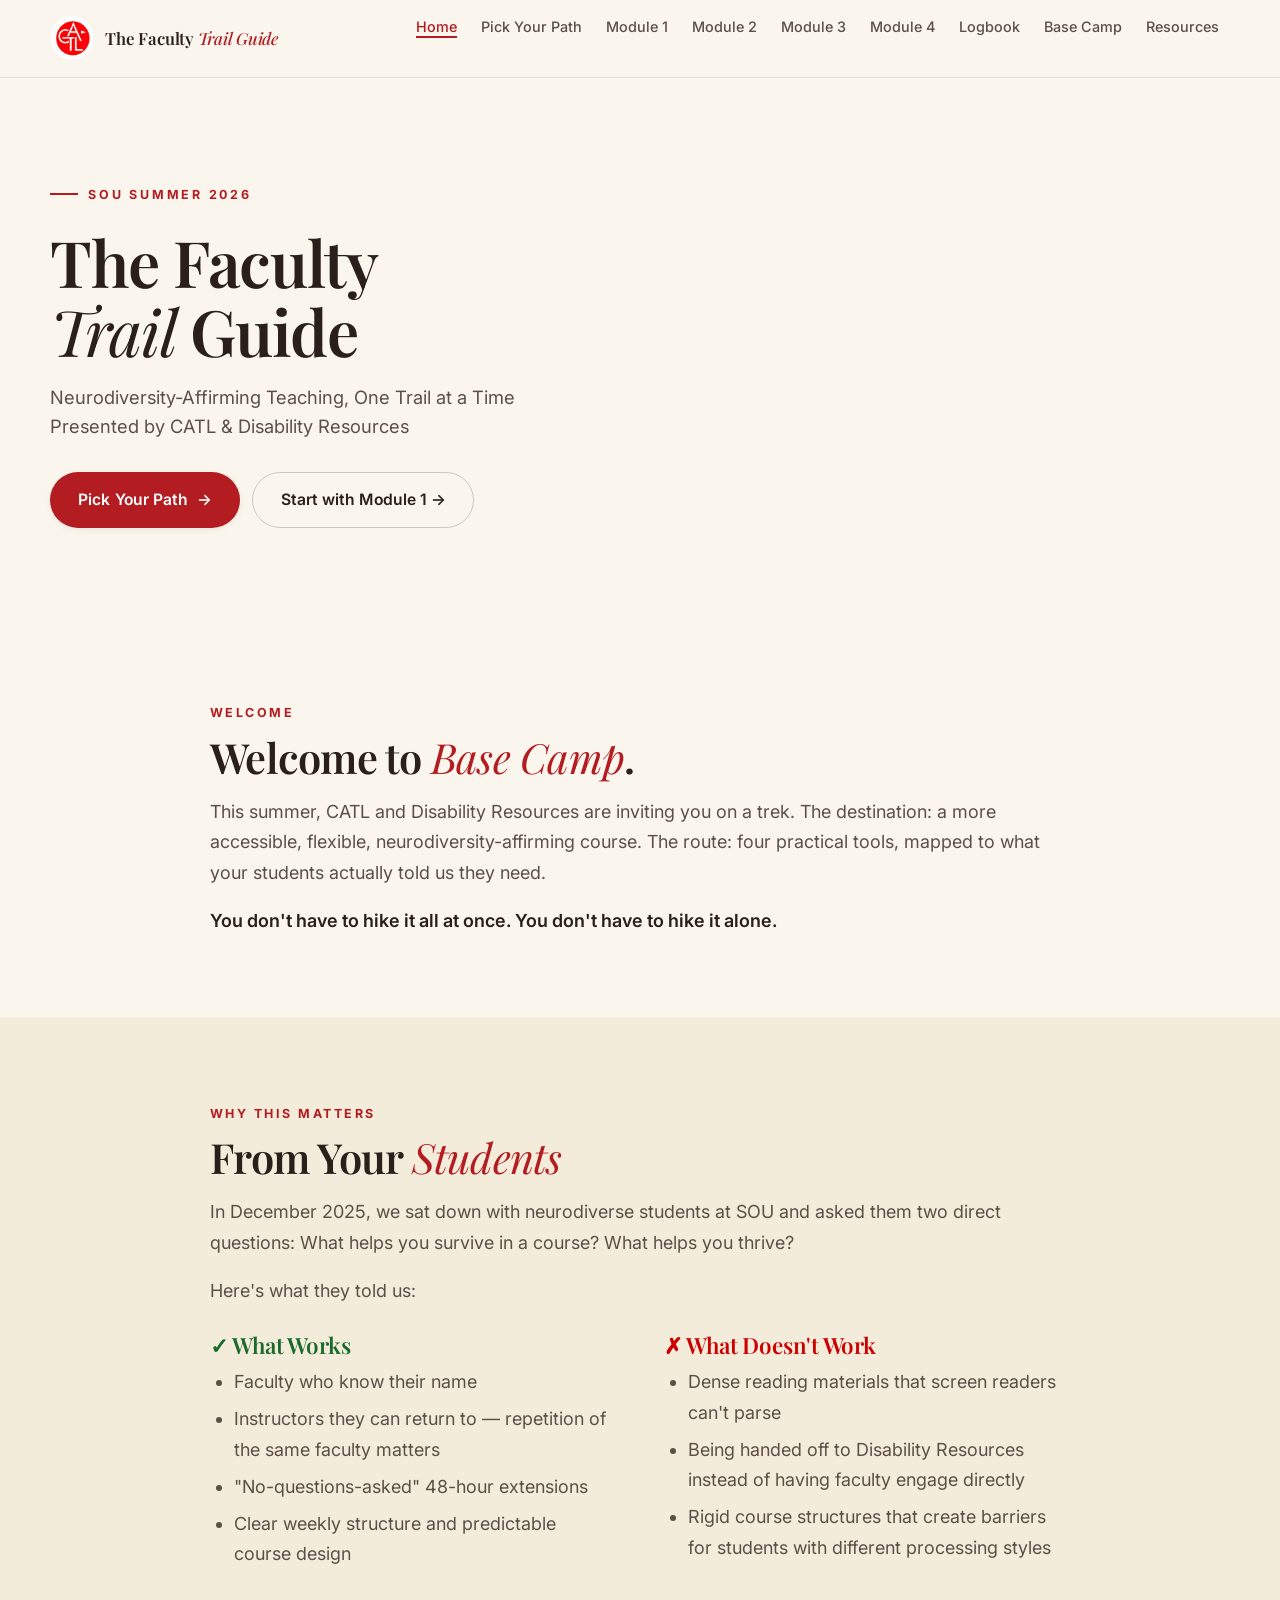
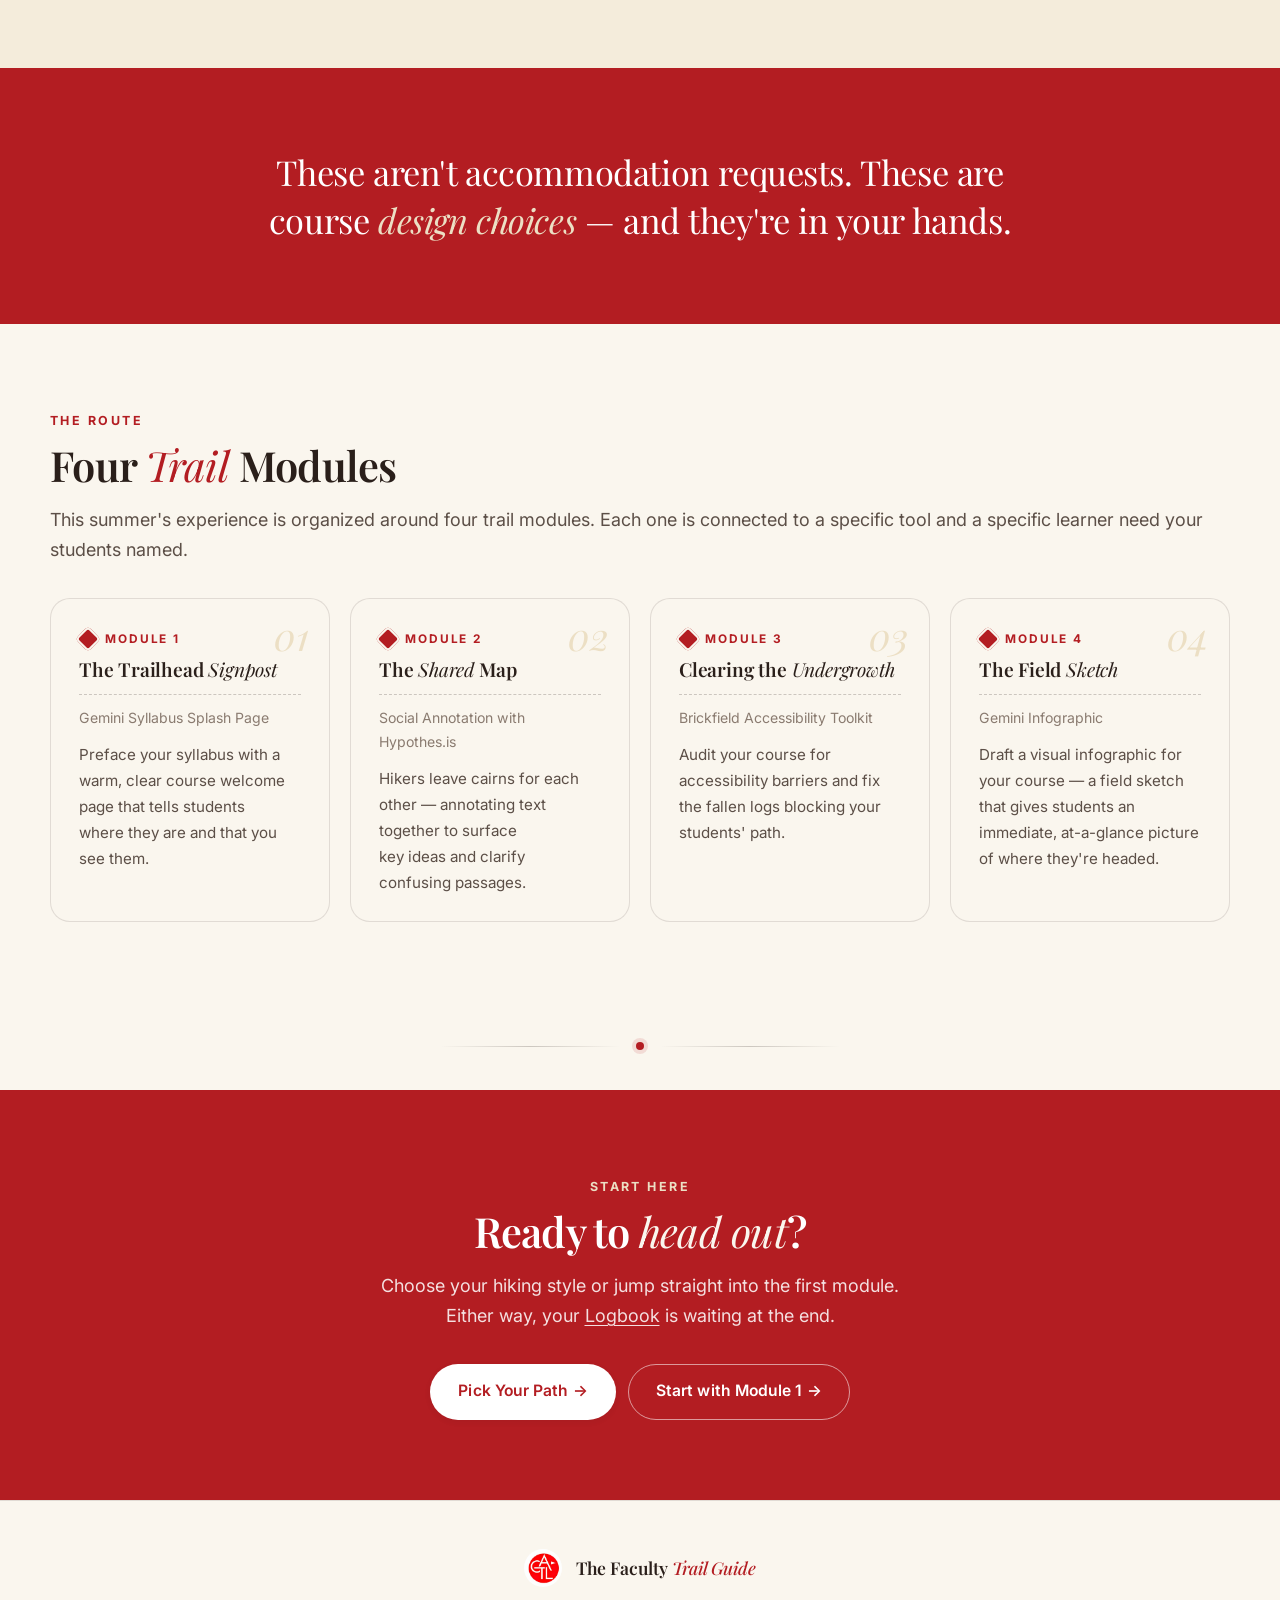
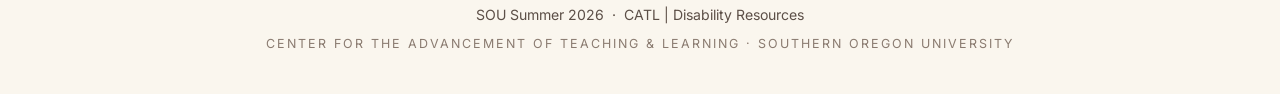
==== commit 12508b45: "Change heading from 'Overgrowth' to 'Undergrowth'" ====
--- a/index.html
+++ b/index.html
@@ -111,7 +111,7 @@
       </a>
       <a href="module3.html" class="card" data-blaze="03">
         <div class="card-num">Module 3</div>
-        <h3>Clearing the <em>Overgrowth</em></h3>
+        <h3>Clearing the <em>Undergrowth</em></h3>
         <div class="card-tool">Brickfield Accessibility Toolkit</div>
         <p style="margin-top:0.75rem; font-size:0.95rem;">Audit your course for accessibility barriers and fix the fallen logs blocking your students' path.</p>
       </a>
--- a/_shared.css
+++ b/_shared.css
@@ -1,16 +1,777 @@
-<nav>
-  <div class="nav-inner">
-    <a class="nav-brand" href="index.html">🥾 The Faculty Trail Guide</a>
-    <ul class="nav-links">
-      <li><a href="index.html">Home</a></li>
-      <li><a href="path.html">Pick Your Path</a></li>
-      <li><a href="module1.html">Module 1</a></li>
-      <li><a href="module2.html">Module 2</a></li>
-      <li><a href="module3.html">Module 3</a></li>
-      <li><a href="module4.html">Module 4</a></li>
-      <li><a href="logbook.html">Logbook</a></li>
-      <li><a href="basecamp.html">Base Camp</a></li>
-      <li><a href="resources.html">Resources</a></li>
-    </ul>
-  </div>
-</nav>
+/* Faculty Trail Guide — Shared Styles (Refined)
+   Drop-in replacement: all original class names preserved.
+   New layer: warm paper ground, italic Playfair accents, trail-blaze cards,
+   refined nav with CATL logo, fieldbook-style checklist + dates table.
+*/
+
+@import url('https://fonts.googleapis.com/css2?family=Playfair+Display:ital,wght@0,400;0,500;0,600;0,700;0,800;1,400;1,500;1,700&family=Inter:wght@300;400;500;600;700;800&display=swap');
+
+*, *::before, *::after { box-sizing: border-box; margin: 0; padding: 0; }
+
+:root {
+  /* CATL signature */
+  --red:        #b31d22;
+  --red-dark:   #8f1519;
+  --red-deep:   #6e0f13;
+
+  /* Warm paper system */
+  --paper:      #FAF6EE;   /* page ground */
+  --paper-2:    #F4ECDB;   /* cards, alt sections */
+  --paper-3:    #ECDFC4;   /* deepest cream, borders */
+  --sand:       #D9C5A0;   /* trail-dust accent */
+
+  /* Ink */
+  --ink:        #2A1F1A;   /* primary text — warm near-black */
+  --ink-2:      #5C4F47;   /* secondary text */
+  --ink-3:      #8A7B70;   /* tertiary, captions */
+  --rule:       rgba(42, 31, 26, 0.12);
+  --rule-2:     rgba(42, 31, 26, 0.22);
+
+  /* Legacy aliases (preserved so old HTML still works) */
+  --white:      #ffffff;
+  --off-white:  var(--paper);
+  --gray-light: var(--paper-2);
+  --gray:       var(--ink-2);
+  --text:       var(--ink);
+
+  /* Type */
+  --font-head:  'Playfair Display', Georgia, serif;
+  --font-body:  'Inter', system-ui, sans-serif;
+
+  /* Radii */
+  --r-sm: 6px;
+  --r-md: 12px;
+  --r-lg: 20px;
+  --r-xl: 32px;
+  --r-pill: 999px;
+
+  /* Shadows (warm, not cool) */
+  --shadow-xs: 0 1px 2px rgba(42, 31, 26, 0.06);
+  --shadow-sm: 0 2px 6px rgba(42, 31, 26, 0.07);
+  --shadow-md: 0 6px 18px rgba(42, 31, 26, 0.10);
+  --shadow-lg: 0 14px 36px rgba(42, 31, 26, 0.14);
+}
+
+html { scroll-behavior: smooth; }
+
+body {
+  font-family: var(--font-body);
+  font-size: 18px;
+  font-weight: 400;
+  line-height: 1.7;
+  color: var(--ink);
+  background: var(--paper);
+  -webkit-font-smoothing: antialiased;
+  text-rendering: optimizeLegibility;
+}
+
+::selection { background: var(--red); color: #fff; }
+
+/* ---------- NAVIGATION ---------- */
+nav {
+  background: rgba(250, 246, 238, 0.92);
+  backdrop-filter: saturate(140%) blur(10px);
+  -webkit-backdrop-filter: saturate(140%) blur(10px);
+  border-bottom: 1px solid var(--rule);
+  padding: 0 2rem;
+  position: sticky;
+  top: 0;
+  z-index: 100;
+  box-shadow: none;
+}
+.nav-inner {
+  max-width: 1180px;
+  margin: 0 auto;
+  display: flex;
+  align-items: center;
+  justify-content: space-between;
+  flex-wrap: wrap;
+  gap: 0.5rem 1.25rem;
+  padding: 0.7rem 0;
+}
+.nav-brand {
+  display: inline-flex;
+  align-items: center;
+  gap: 0.7rem;
+  font-family: var(--font-head);
+  font-size: 1.05rem;
+  font-weight: 600;
+  color: var(--ink);
+  text-decoration: none;
+  white-space: nowrap;
+  letter-spacing: -0.005em;
+}
+.nav-brand img,
+.nav-brand .mark {
+  width: 44px;
+  height: 44px;
+  border-radius: 50%;
+  display: inline-block;
+  flex: 0 0 44px;
+  object-fit: contain;
+}
+.nav-brand em {
+  font-style: italic;
+  font-weight: 500;
+  color: var(--red);
+}
+.nav-links {
+  display: flex;
+  flex-wrap: wrap;
+  gap: 0.1rem;
+  list-style: none;
+}
+.nav-links a {
+  position: relative;
+  color: var(--ink-2);
+  text-decoration: none;
+  font-size: 0.9rem;
+  font-weight: 500;
+  padding: 0.45rem 0.7rem;
+  border-radius: var(--r-sm);
+  transition: color 0.15s;
+}
+.nav-links a::after {
+  content: "";
+  position: absolute;
+  left: 0.7rem;
+  right: 0.7rem;
+  bottom: 0.28rem;
+  height: 1.5px;
+  background: var(--red);
+  transform: scaleX(0);
+  transform-origin: left center;
+  transition: transform 0.2s ease;
+}
+.nav-links a:hover,
+.nav-links a.active { color: var(--red); background: transparent; }
+.nav-links a:hover::after,
+.nav-links a.active::after { transform: scaleX(1); }
+
+/* ---------- HERO ---------- */
+.hero {
+  position: relative;
+  padding: 6rem 2rem 5rem;
+  text-align: center;
+  /* Legacy red hero — kept for back-compat */
+  background: var(--red);
+  color: var(--white);
+  overflow: hidden;
+}
+.hero h1 {
+  font-family: var(--font-head);
+  font-size: clamp(2.4rem, 5.5vw, 4rem);
+  font-weight: 600;
+  line-height: 1.08;
+  letter-spacing: -0.02em;
+  margin-bottom: 1.1rem;
+  text-wrap: balance;
+}
+.hero h1 em { font-style: italic; font-weight: 400; }
+.hero .subtitle {
+  font-size: 1.15rem;
+  line-height: 1.55;
+  opacity: 0.92;
+  max-width: 620px;
+  margin: 0 auto 2rem;
+  text-wrap: pretty;
+}
+.hero-btns {
+  display: flex;
+  gap: 0.75rem;
+  justify-content: center;
+  flex-wrap: wrap;
+}
+
+/* Paper hero variant — the new default direction */
+.hero.hero-paper {
+  background: var(--paper);
+  color: var(--ink);
+  text-align: left;
+  padding: 6rem 2rem 5.5rem;
+}
+.hero.hero-paper::before {
+  content: "";
+  position: absolute;
+  inset: 0;
+  background-image: url('assets/topo.svg');
+  background-repeat: no-repeat;
+  background-position: right -120px center;
+  background-size: 110% auto;
+  pointer-events: none;
+  z-index: 0;
+}
+.hero.hero-paper .hero-inner {
+  position: relative;
+  z-index: 1;
+  max-width: 1180px;
+  margin: 0 auto;
+  display: grid;
+  grid-template-columns: 1.35fr 1fr;
+  gap: 4rem;
+  align-items: center;
+}
+.hero.hero-paper .subtitle { color: var(--ink-2); opacity: 1; max-width: 540px; margin-left: 0; margin-right: 0; }
+.hero.hero-paper .hero-btns { justify-content: flex-start; }
+.hero-eyebrow {
+  display: inline-flex;
+  align-items: center;
+  gap: 0.65rem;
+  font-family: var(--font-body);
+  font-size: 0.78rem;
+  font-weight: 700;
+  letter-spacing: 0.22em;
+  text-transform: uppercase;
+  color: var(--red);
+  margin-bottom: 1.4rem;
+}
+.hero-eyebrow::before {
+  content: "";
+  width: 28px;
+  height: 1.5px;
+  background: var(--red);
+  display: inline-block;
+}
+.hero-mark {
+  position: relative;
+  display: flex;
+  align-items: center;
+  justify-content: center;
+}
+.hero-mark img {
+  width: min(360px, 90%);
+  height: auto;
+  transform: rotate(-4deg);
+  filter: drop-shadow(0 18px 40px rgba(42, 31, 26, 0.18));
+}
+.hero-mark::before {
+  content: "";
+  position: absolute;
+  inset: -10% -10% -10% -10%;
+  background: radial-gradient(closest-side, rgba(217, 197, 160, 0.35), transparent 70%);
+  z-index: -1;
+}
+.hero-stamp {
+  position: absolute;
+  bottom: 1.25rem;
+  right: 2rem;
+  font-family: var(--font-body);
+  font-size: 0.72rem;
+  letter-spacing: 0.18em;
+  text-transform: uppercase;
+  color: var(--ink-3);
+  z-index: 1;
+}
+
+@media (max-width: 820px) {
+  .hero.hero-paper { padding: 4rem 1.5rem 4rem; text-align: center; }
+  .hero.hero-paper .hero-inner { grid-template-columns: 1fr; gap: 2.5rem; }
+  .hero.hero-paper .hero-btns { justify-content: center; }
+  .hero.hero-paper .subtitle { margin-left: auto; margin-right: auto; }
+  .hero-mark img { width: 220px; }
+}
+
+/* ---------- SECTIONS ---------- */
+.section { padding: 5rem 2rem; position: relative; }
+.section-inner { max-width: 860px; margin: 0 auto; }
+.section-inner.wide { max-width: 1180px; }
+.section-paper { background: var(--paper); color: var(--ink); }
+.section-paper-2 { background: var(--paper-2); color: var(--ink); }
+.section-gray { background: var(--paper-2); color: var(--ink); }
+.section-red {
+  background: var(--red);
+  color: var(--white);
+}
+.section-red h1, .section-red h2, .section-red h3 { color: var(--white); }
+/* .section-deep aliased to .section-red so the whole site sits on one CATL red.
+   (Kept the class name so existing HTML using `.section-deep` still renders.) */
+.section-deep {
+  background: var(--red);
+  color: var(--white);
+}
+.section-deep h1, .section-deep h2, .section-deep h3 { color: var(--white); }
+
+/* Trail divider — small wayfinding element between sections */
+.trail-divider {
+  display: flex;
+  align-items: center;
+  justify-content: center;
+  gap: 1rem;
+  padding: 2.5rem 2rem;
+  background: var(--paper);
+  color: var(--ink-3);
+}
+.trail-divider::before,
+.trail-divider::after {
+  content: "";
+  flex: 1;
+  max-width: 180px;
+  height: 1px;
+  background: linear-gradient(to right, transparent, var(--rule-2), transparent);
+}
+.trail-divider .dot {
+  width: 8px;
+  height: 8px;
+  border-radius: 50%;
+  background: var(--red);
+  box-shadow: 0 0 0 4px rgba(179, 29, 34, 0.12);
+}
+
+/* ---------- TYPOGRAPHY ---------- */
+h1, h2, h3, h4 { color: var(--ink); text-wrap: balance; }
+h2 {
+  font-family: var(--font-head);
+  font-size: clamp(1.8rem, 3.8vw, 2.6rem);
+  font-weight: 600;
+  line-height: 1.15;
+  letter-spacing: -0.018em;
+  margin-bottom: 1rem;
+}
+h2 em { font-style: italic; font-weight: 400; color: var(--red); }
+h3 {
+  font-family: var(--font-head);
+  font-size: 1.4rem;
+  font-weight: 600;
+  line-height: 1.25;
+  letter-spacing: -0.01em;
+  margin-bottom: 0.55rem;
+  margin-top: 2rem;
+}
+h3 em { font-style: italic; font-weight: 400; }
+.section-red h2 em, .section-deep h2 em { color: var(--paper); }
+
+.label {
+  display: inline-block;
+  font-family: var(--font-body);
+  font-size: 0.78rem;
+  font-weight: 700;
+  letter-spacing: 0.2em;
+  text-transform: uppercase;
+  color: var(--red);
+  margin-bottom: 0.6rem;
+}
+.section-red .label, .section-deep .label { color: var(--paper-3); }
+
+p {
+  margin-bottom: 1.1rem;
+  text-wrap: pretty;
+  color: var(--ink-2);
+}
+.section-red p, .section-deep p { color: rgba(255, 255, 255, 0.86); }
+p:last-child { margin-bottom: 0; }
+ul, ol { padding-left: 1.5rem; margin-bottom: 1.1rem; color: var(--ink-2); }
+li { margin-bottom: 0.4rem; }
+strong, b { color: var(--ink); font-weight: 600; }
+em { font-style: italic; }
+a { color: var(--red); text-decoration-color: var(--rule-2); text-underline-offset: 3px; }
+a:hover { text-decoration-color: var(--red); }
+
+.lead {
+  font-family: var(--font-head);
+  font-size: clamp(1.25rem, 2.2vw, 1.55rem);
+  line-height: 1.45;
+  font-weight: 400;
+  color: var(--ink);
+  margin-bottom: 1.5rem;
+}
+.lead em { font-style: italic; color: var(--red); }
+
+/* ---------- BUTTONS ---------- */
+.btn {
+  display: inline-flex;
+  align-items: center;
+  gap: 0.55rem;
+  padding: 0.85rem 1.7rem;
+  border-radius: var(--r-pill);
+  font-family: var(--font-body);
+  font-size: 0.98rem;
+  font-weight: 600;
+  letter-spacing: 0.005em;
+  text-decoration: none;
+  cursor: pointer;
+  border: 1.5px solid transparent;
+  transition: background 0.18s ease, color 0.18s ease, box-shadow 0.18s ease, border-color 0.18s ease;
+  white-space: nowrap;
+}
+.btn .arrow {
+  display: inline-block;
+  transition: transform 0.18s ease;
+}
+.btn:hover .arrow { transform: translateX(3px); }
+
+.btn-red {
+  background: var(--red);
+  color: var(--white);
+  box-shadow: var(--shadow-sm);
+}
+.btn-red:hover {
+  background: var(--red-dark);
+  box-shadow: var(--shadow-md);
+  color: var(--white);
+}
+.btn-white {
+  background: var(--white);
+  color: var(--red);
+  box-shadow: var(--shadow-sm);
+}
+.btn-white:hover { background: var(--paper); box-shadow: var(--shadow-md); }
+.btn-outline-white {
+  background: transparent;
+  color: var(--white);
+  border-color: rgba(255, 255, 255, 0.55);
+}
+.btn-outline-white:hover { background: rgba(255, 255, 255, 0.1); border-color: rgba(255, 255, 255, 0.9); color: var(--white); }
+.btn-outline {
+  background: transparent;
+  color: var(--red);
+  border-color: var(--red);
+}
+.btn-outline:hover { background: var(--red); color: var(--white); }
+.btn-ghost {
+  background: transparent;
+  color: var(--ink);
+  border-color: var(--rule-2);
+}
+.btn-ghost:hover { background: var(--paper-2); border-color: var(--ink); }
+
+:focus-visible {
+  outline: none;
+  box-shadow: 0 0 0 3px rgba(179, 29, 34, 0.28);
+  border-radius: var(--r-sm);
+}
+
+/* ---------- CARDS (Trail Blazes) ---------- */
+.card-grid {
+  display: grid;
+  grid-template-columns: repeat(auto-fit, minmax(260px, 1fr));
+  gap: 1.25rem;
+  margin-top: 2rem;
+}
+.card {
+  position: relative;
+  background: var(--paper);
+  border: 1px solid var(--rule);
+  border-radius: var(--r-lg);
+  padding: 1.75rem 1.75rem 1.6rem;
+  text-decoration: none;
+  color: var(--ink);
+  display: block;
+  transition: border-color 0.18s ease, box-shadow 0.18s ease, transform 0.18s ease, background 0.18s ease;
+  overflow: hidden;
+}
+.section-paper-2 .card,
+.section-gray .card { background: var(--paper); }
+.card:hover {
+  border-color: var(--red);
+  box-shadow: var(--shadow-md);
+  transform: translateY(-2px);
+  background: var(--paper);
+}
+.card-num {
+  display: inline-flex;
+  align-items: center;
+  gap: 0.5rem;
+  font-family: var(--font-body);
+  font-size: 0.74rem;
+  font-weight: 700;
+  letter-spacing: 0.16em;
+  text-transform: uppercase;
+  color: var(--red);
+  margin-bottom: 0.5rem;
+}
+.card-num::before {
+  content: "";
+  width: 18px;
+  height: 18px;
+  background: var(--red);
+  border-radius: 4px;
+  display: inline-block;
+  flex: 0 0 18px;
+  transform: rotate(45deg);
+  box-shadow: inset 0 0 0 2px var(--paper);
+}
+.card h3 { font-size: 1.2rem; margin-top: 0; margin-bottom: 0.45rem; }
+.card .card-tool {
+  font-size: 0.88rem;
+  color: var(--ink-3);
+  margin-top: 0.8rem;
+  padding-top: 0.7rem;
+  border-top: 1px dashed var(--rule-2);
+}
+.card .card-desc { color: var(--ink-2); font-size: 0.96rem; line-height: 1.55; }
+
+/* Numbered blaze card — accepts data-blaze="01" */
+.card[data-blaze]::after {
+  content: attr(data-blaze);
+  position: absolute;
+  top: 1.1rem;
+  right: 1.25rem;
+  font-family: var(--font-head);
+  font-style: italic;
+  font-weight: 400;
+  font-size: 2.4rem;
+  line-height: 1;
+  color: var(--paper-3);
+  transition: color 0.18s ease;
+}
+.card[data-blaze]:hover::after { color: var(--red); }
+
+/* ---------- TWO-COL ---------- */
+.two-col {
+  display: grid;
+  grid-template-columns: 1fr 1fr;
+  gap: 3rem;
+  margin-top: 1.5rem;
+}
+@media (max-width: 720px) { .two-col { grid-template-columns: 1fr; gap: 2rem; } }
+
+.manifesto {
+  font-family: var(--font-head);
+  font-size: clamp(1.5rem, 3.2vw, 2.15rem);
+  font-weight: 400;
+  line-height: 1.4;
+  letter-spacing: -0.012em;
+  text-align: center;
+  max-width: 820px;
+  margin: 0 auto;
+  color: var(--ink);
+  text-wrap: balance;
+}
+.manifesto em { font-style: italic; color: var(--red); }
+.section-red .manifesto, .section-deep .manifesto { color: var(--white); }
+.section-red .manifesto em, .section-deep .manifesto em { color: var(--paper-3); }
+
+/* ---------- RESOURCE LIST ---------- */
+.resource-list { list-style: none; padding: 0; }
+.resource-list li {
+  margin: 0;
+  padding: 0.85rem 0;
+  border-bottom: 1px dashed var(--rule-2);
+}
+.resource-list li:last-child { border-bottom: none; }
+.resource-list a {
+  display: inline-flex;
+  align-items: baseline;
+  gap: 0.6rem;
+  color: var(--red);
+  text-decoration: none;
+  font-weight: 500;
+  border-bottom: none;
+  transition: color 0.15s;
+}
+.resource-list a::before {
+  content: "→";
+  color: var(--red);
+  transition: transform 0.18s ease;
+}
+.resource-list a:hover { color: var(--red-dark); }
+.resource-list a:hover::before { transform: translateX(3px); }
+.section-red .resource-list a, .section-deep .resource-list a { color: rgba(255,255,255,0.92); }
+.section-red .resource-list a::before, .section-deep .resource-list a::before { color: rgba(255,255,255,0.92); }
+.section-red .resource-list a:hover, .section-deep .resource-list a:hover { color: var(--white); }
+.section-red .resource-list li, .section-deep .resource-list li { border-bottom-color: rgba(255,255,255,0.18); }
+
+/* ---------- LOGBOOK / CHECKLIST ---------- */
+.checklist {
+  list-style: none;
+  padding: 0;
+  margin: 1.25rem 0 2rem;
+  background-image: repeating-linear-gradient(
+    to bottom,
+    transparent 0,
+    transparent 47px,
+    var(--rule) 47px,
+    var(--rule) 48px
+  );
+}
+.checklist li {
+  display: flex;
+  align-items: center;
+  gap: 0.85rem;
+  height: 48px;
+  padding: 0 0.25rem;
+  border: none;
+  font-size: 1rem;
+  color: var(--ink);
+}
+.checklist input[type=checkbox] {
+  appearance: none;
+  -webkit-appearance: none;
+  width: 22px;
+  height: 22px;
+  border: 1.5px solid var(--rule-2);
+  border-radius: 5px;
+  background: var(--paper);
+  cursor: pointer;
+  flex: 0 0 22px;
+  position: relative;
+  transition: border-color 0.15s, background 0.15s;
+}
+.checklist input[type=checkbox]:hover { border-color: var(--red); }
+.checklist input[type=checkbox]:checked {
+  background: var(--red);
+  border-color: var(--red);
+}
+.checklist input[type=checkbox]:checked::after {
+  content: "";
+  position: absolute;
+  left: 6px;
+  top: 2px;
+  width: 7px;
+  height: 12px;
+  border: solid var(--white);
+  border-width: 0 2.5px 2.5px 0;
+  transform: rotate(45deg);
+}
+.checklist input[type=checkbox]:checked + .item-text {
+  color: var(--ink-3);
+}
+.checklist .item-text { transition: color 0.15s; }
+
+@media print {
+  nav, .hero-btns, .btn { display: none; }
+  .checklist { background-image: none; }
+  .checklist li { border-bottom: 1px solid #333; height: auto; padding: 0.5rem 0; }
+  .checklist input[type=checkbox] { appearance: none; width: 16px; height: 16px; border: 2px solid #333; border-radius: 3px; }
+}
+
+/* ---------- DATES TABLE (Field Log) ---------- */
+.dates-table {
+  width: 100%;
+  border-collapse: collapse;
+  margin-top: 1.5rem;
+  font-size: 1rem;
+}
+.dates-table th {
+  background: transparent;
+  color: var(--ink-3);
+  padding: 0.5rem 1rem 0.85rem;
+  text-align: left;
+  font-family: var(--font-body);
+  font-weight: 700;
+  font-size: 0.74rem;
+  letter-spacing: 0.18em;
+  text-transform: uppercase;
+  border-bottom: 1.5px solid var(--ink);
+}
+.dates-table td {
+  padding: 1rem 1rem;
+  border-bottom: 1px solid var(--rule);
+  vertical-align: top;
+  color: var(--ink);
+}
+.dates-table tr:nth-child(even) td { background: transparent; }
+.dates-table tr:hover td { background: rgba(179, 29, 34, 0.03); }
+.dates-table .date-cell {
+  font-family: var(--font-head);
+  font-weight: 600;
+  font-size: 1.05rem;
+  color: var(--red);
+  white-space: nowrap;
+}
+.dates-table .date-cell em { font-style: italic; font-weight: 400; color: var(--ink-2); margin-left: 0.4rem; font-size: 0.88rem; }
+.tbd { color: var(--ink-3); font-style: italic; }
+.coming-soon {
+  display: inline-block;
+  background: rgba(224, 176, 112, 0.22);
+  color: #6e4a1c;
+  border: 1px solid rgba(224, 176, 112, 0.55);
+  border-radius: var(--r-pill);
+  padding: 0.18rem 0.7rem;
+  font-size: 0.78rem;
+  font-weight: 600;
+  letter-spacing: 0.04em;
+}
+.status-live {
+  display: inline-flex;
+  align-items: center;
+  gap: 0.4rem;
+  background: transparent;
+  color: var(--ink-2);
+  border: 1px solid var(--rule-2);
+  border-radius: var(--r-pill);
+  padding: 0.18rem 0.7rem 0.18rem 0.55rem;
+  font-size: 0.78rem;
+  font-weight: 600;
+  letter-spacing: 0.04em;
+}
+.status-live::before {
+  content: "";
+  width: 7px;
+  height: 7px;
+  border-radius: 50%;
+  background: var(--red);
+  box-shadow: 0 0 0 3px rgba(179, 29, 34, 0.18);
+}
+
+/* ---------- BREADCRUMB ---------- */
+.breadcrumb {
+  font-size: 0.82rem;
+  color: var(--ink-3);
+  margin-bottom: 2rem;
+  letter-spacing: 0.04em;
+}
+.breadcrumb a { color: var(--ink-2); text-decoration: none; }
+.breadcrumb a:hover { color: var(--red); }
+.breadcrumb .sep { margin: 0 0.45rem; color: var(--rule-2); }
+
+/* ---------- FOOTER ---------- */
+footer {
+  background: var(--paper);
+  color: var(--ink-2);
+  text-align: center;
+  padding: 3rem 2rem 2.5rem;
+  font-size: 0.88rem;
+  margin-top: 0;
+  border-top: 1px solid var(--rule);
+}
+footer .footer-mark {
+  display: inline-flex;
+  align-items: center;
+  gap: 0.85rem;
+  margin-bottom: 1rem;
+  font-family: var(--font-head);
+  font-size: 1.1rem;
+  font-weight: 600;
+  color: var(--ink);
+  letter-spacing: -0.01em;
+}
+footer .footer-mark img {
+  width: 38px;
+  height: 38px;
+  border-radius: 50%;
+}
+footer .footer-credit {
+  font-family: var(--font-body);
+  font-size: 0.78rem;
+  letter-spacing: 0.16em;
+  text-transform: uppercase;
+  color: var(--ink-3);
+  margin-top: 0.4rem;
+}
+footer a { color: var(--red); }
+footer a:hover { color: var(--red-dark); }
+
+/* ---------- RESPONSIVE ---------- */
+@media (max-width: 900px) {
+  .nav-links { gap: 0; }
+  .nav-links a { padding: 0.4rem 0.55rem; font-size: 0.85rem; }
+}
+@media (max-width: 768px) {
+  .nav-inner { padding: 0.6rem 0; }
+  nav { padding: 0 1rem; }
+  .nav-brand { font-size: 0.98rem; }
+  .nav-brand img, .nav-brand .mark { width: 38px; height: 38px; flex-basis: 38px; }
+  .hero { padding: 3.5rem 1.5rem 3rem; }
+  .section { padding: 3.5rem 1.5rem; }
+}
+@media (max-width: 640px) {
+  .nav-links {
+    width: 100%;
+    overflow-x: auto;
+    flex-wrap: nowrap;
+    -webkit-overflow-scrolling: touch;
+    padding-bottom: 0.25rem;
+  }
+  .nav-links a { flex: 0 0 auto; }
+}
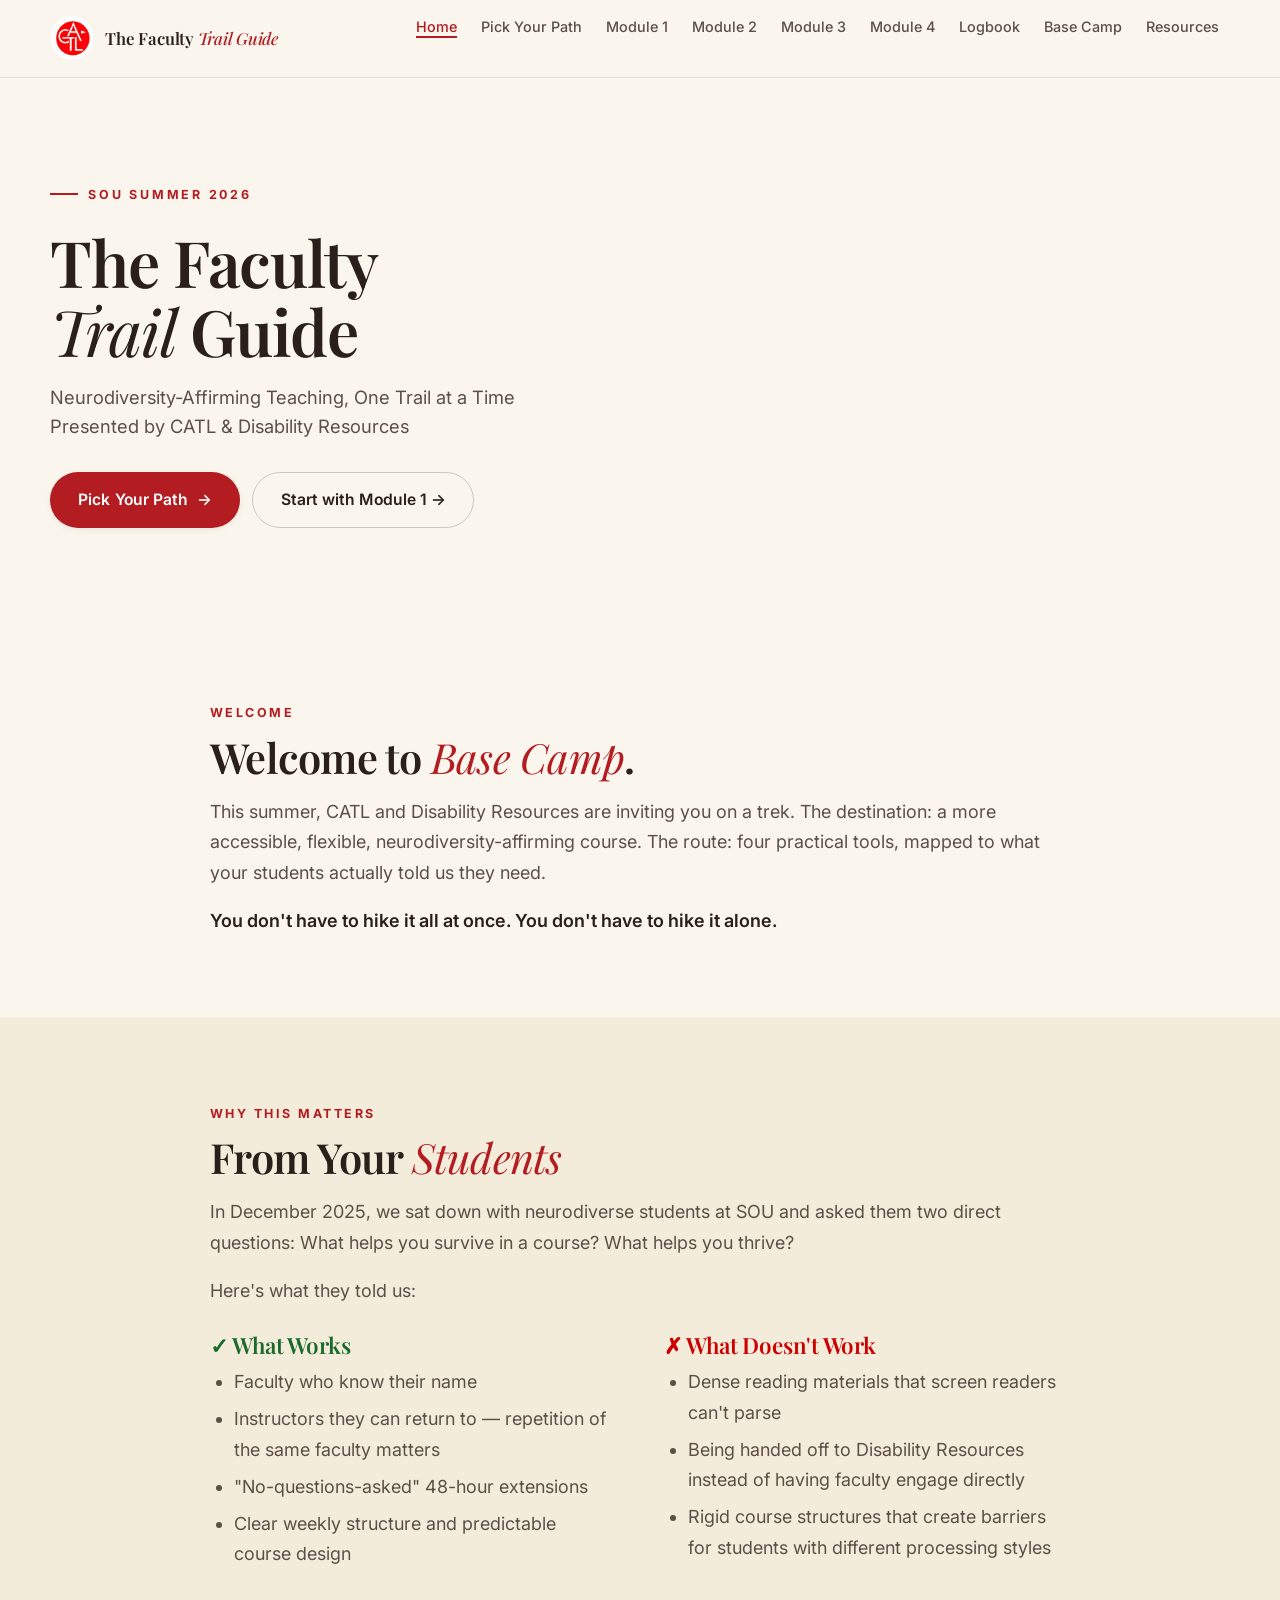
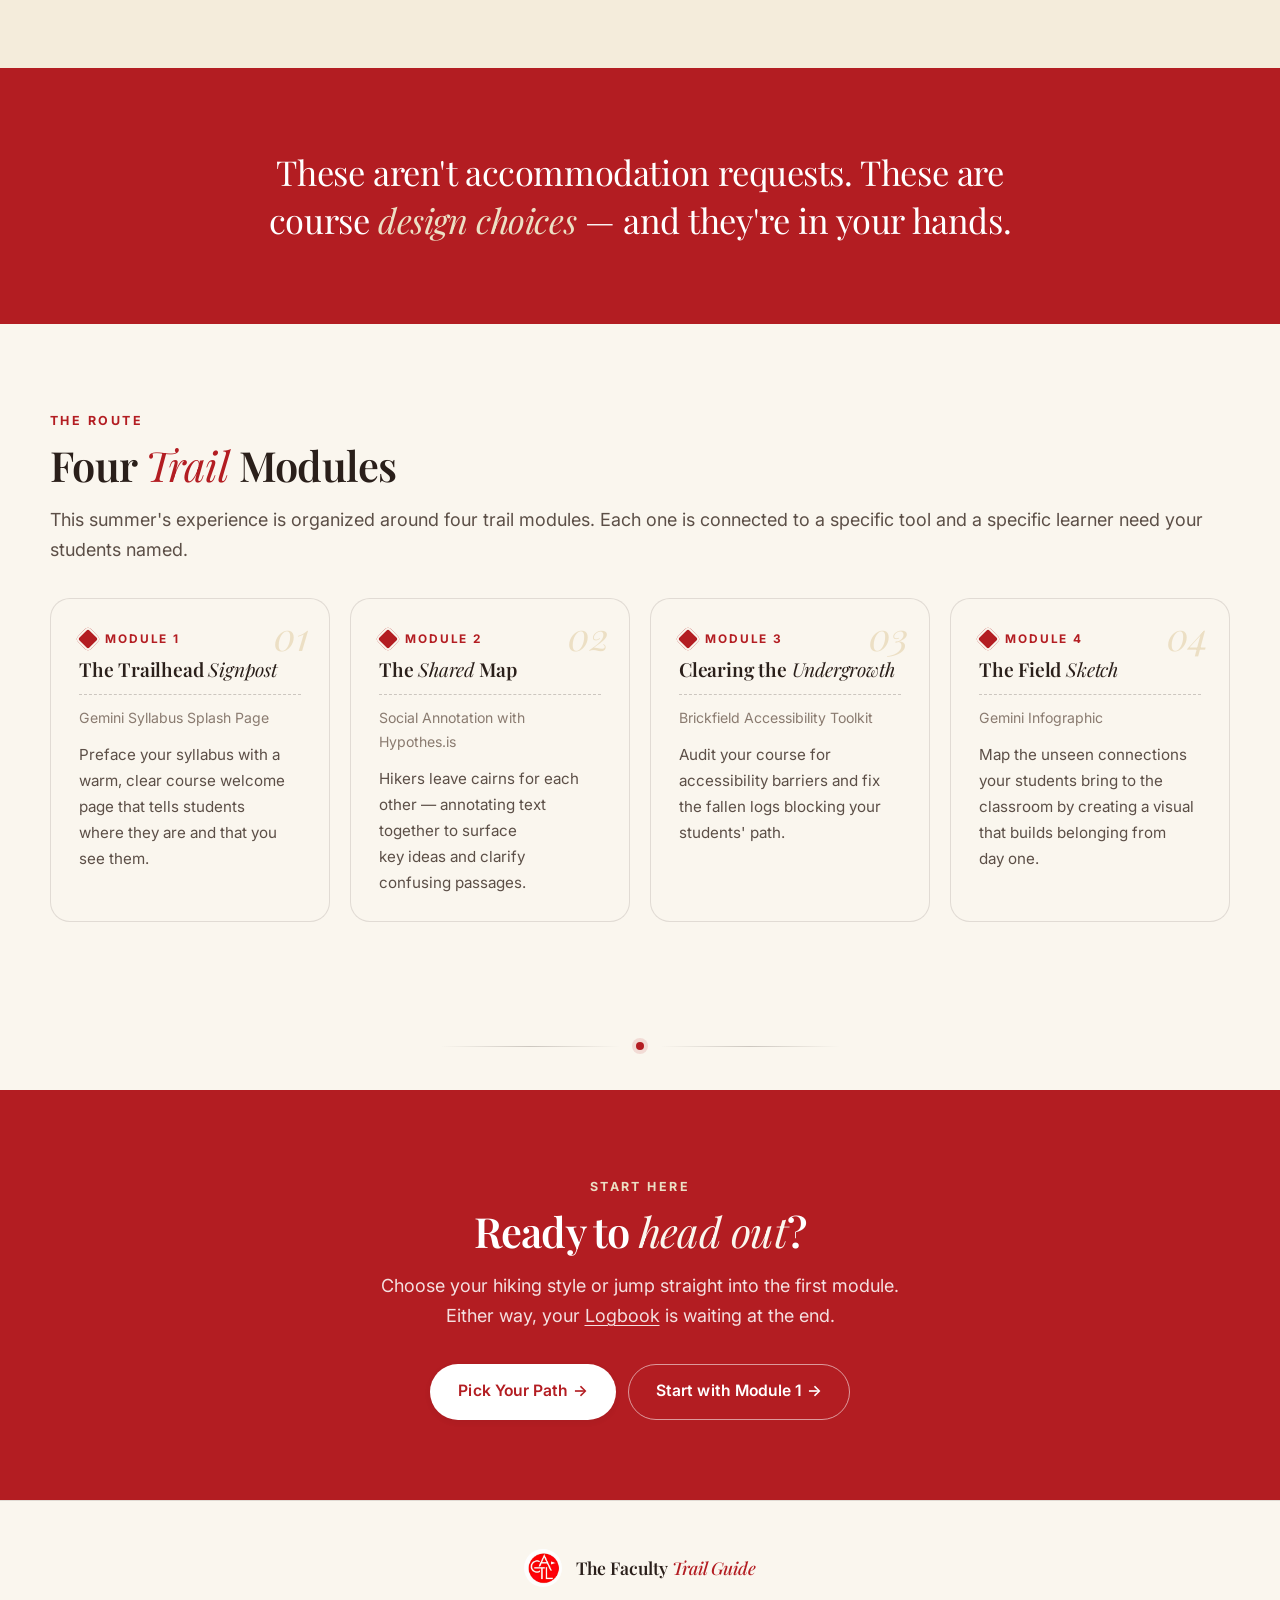
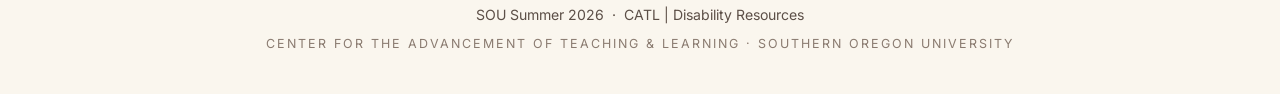
==== commit fd99be00: "Update index.html Updated the description of module 4" ====
--- a/index.html
+++ b/index.html
@@ -119,7 +119,7 @@
         <div class="card-num">Module 4</div>
         <h3>The Field <em>Sketch</em></h3>
         <div class="card-tool">Gemini Infographic</div>
-        <p style="margin-top:0.75rem; font-size:0.95rem;">Draft a visual infographic for your course — a field sketch that gives students an immediate, at-a-glance picture of where they're headed.</p>
+        <p style="margin-top:0.75rem; font-size:0.95rem;">Map the unseen connections your students bring to the classroom by creating a visual that builds belonging from day one.</p>
       </a>
     </div>
   </div>
